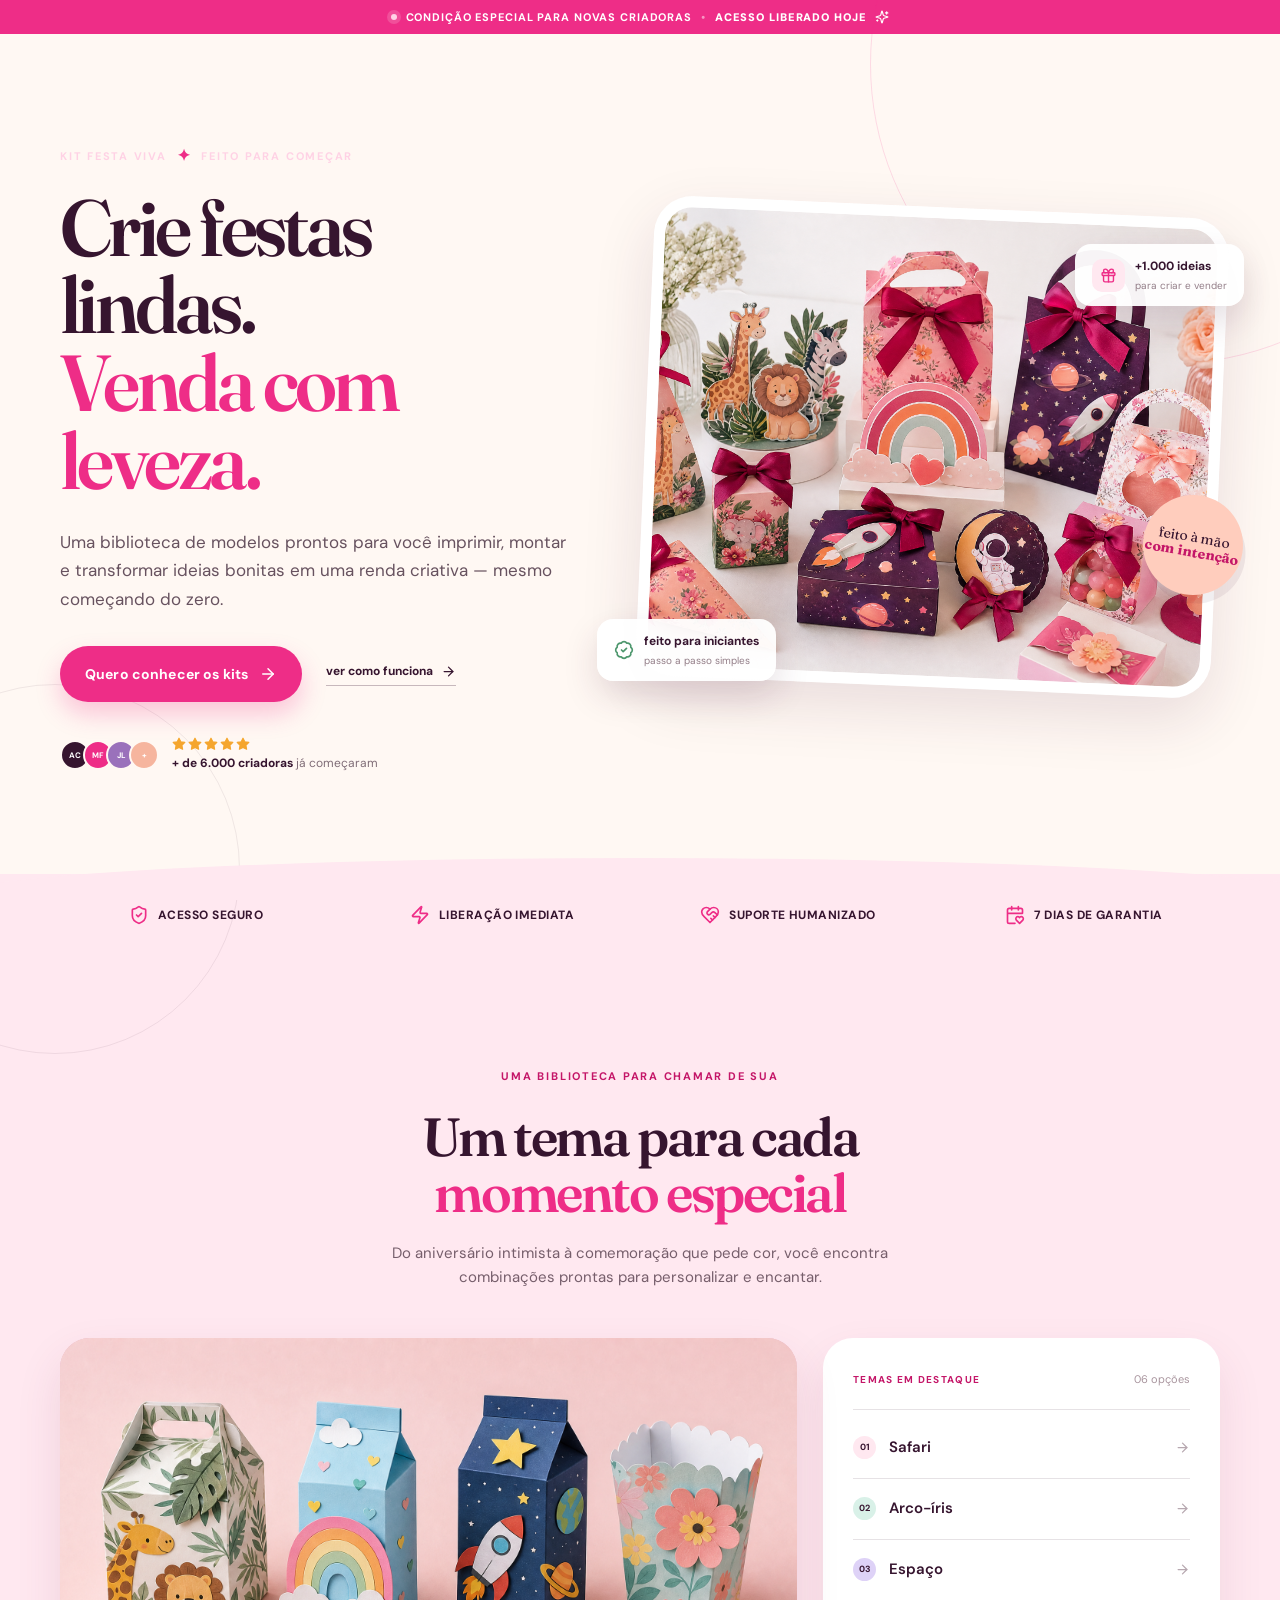
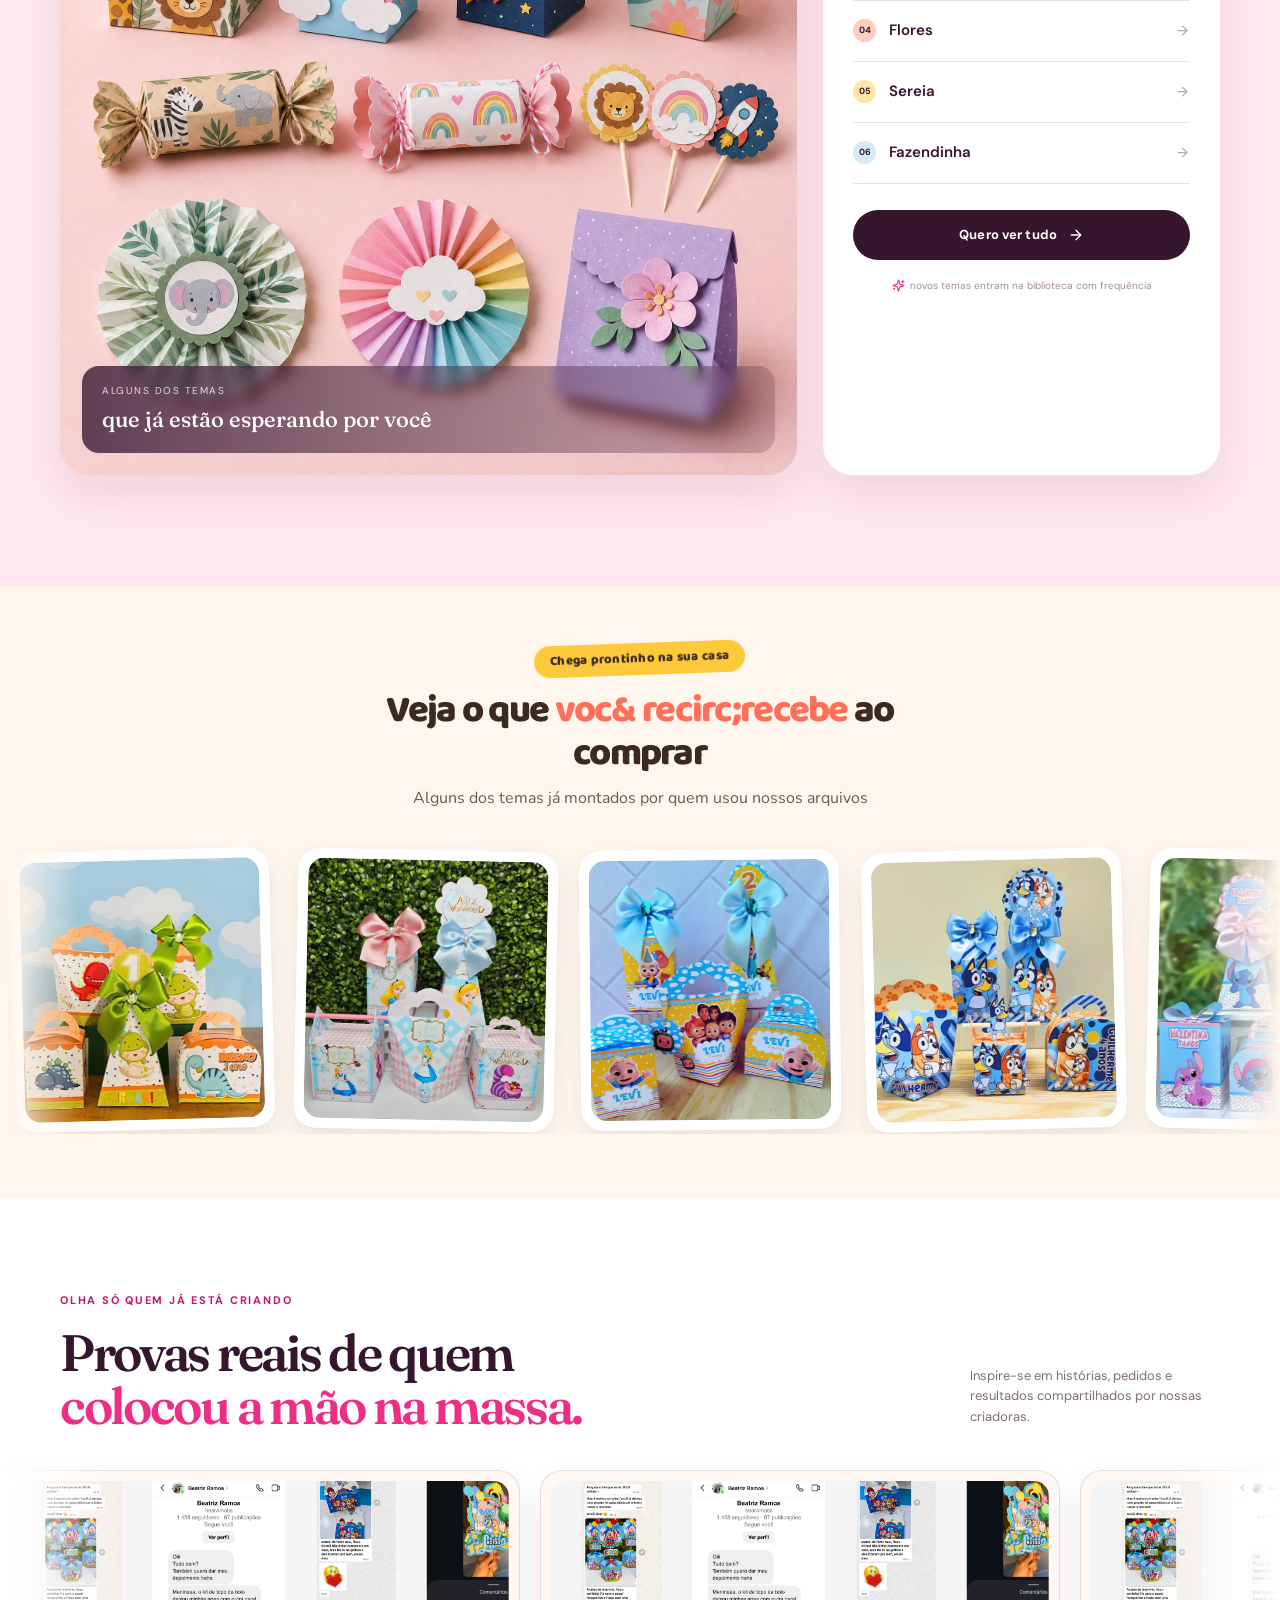
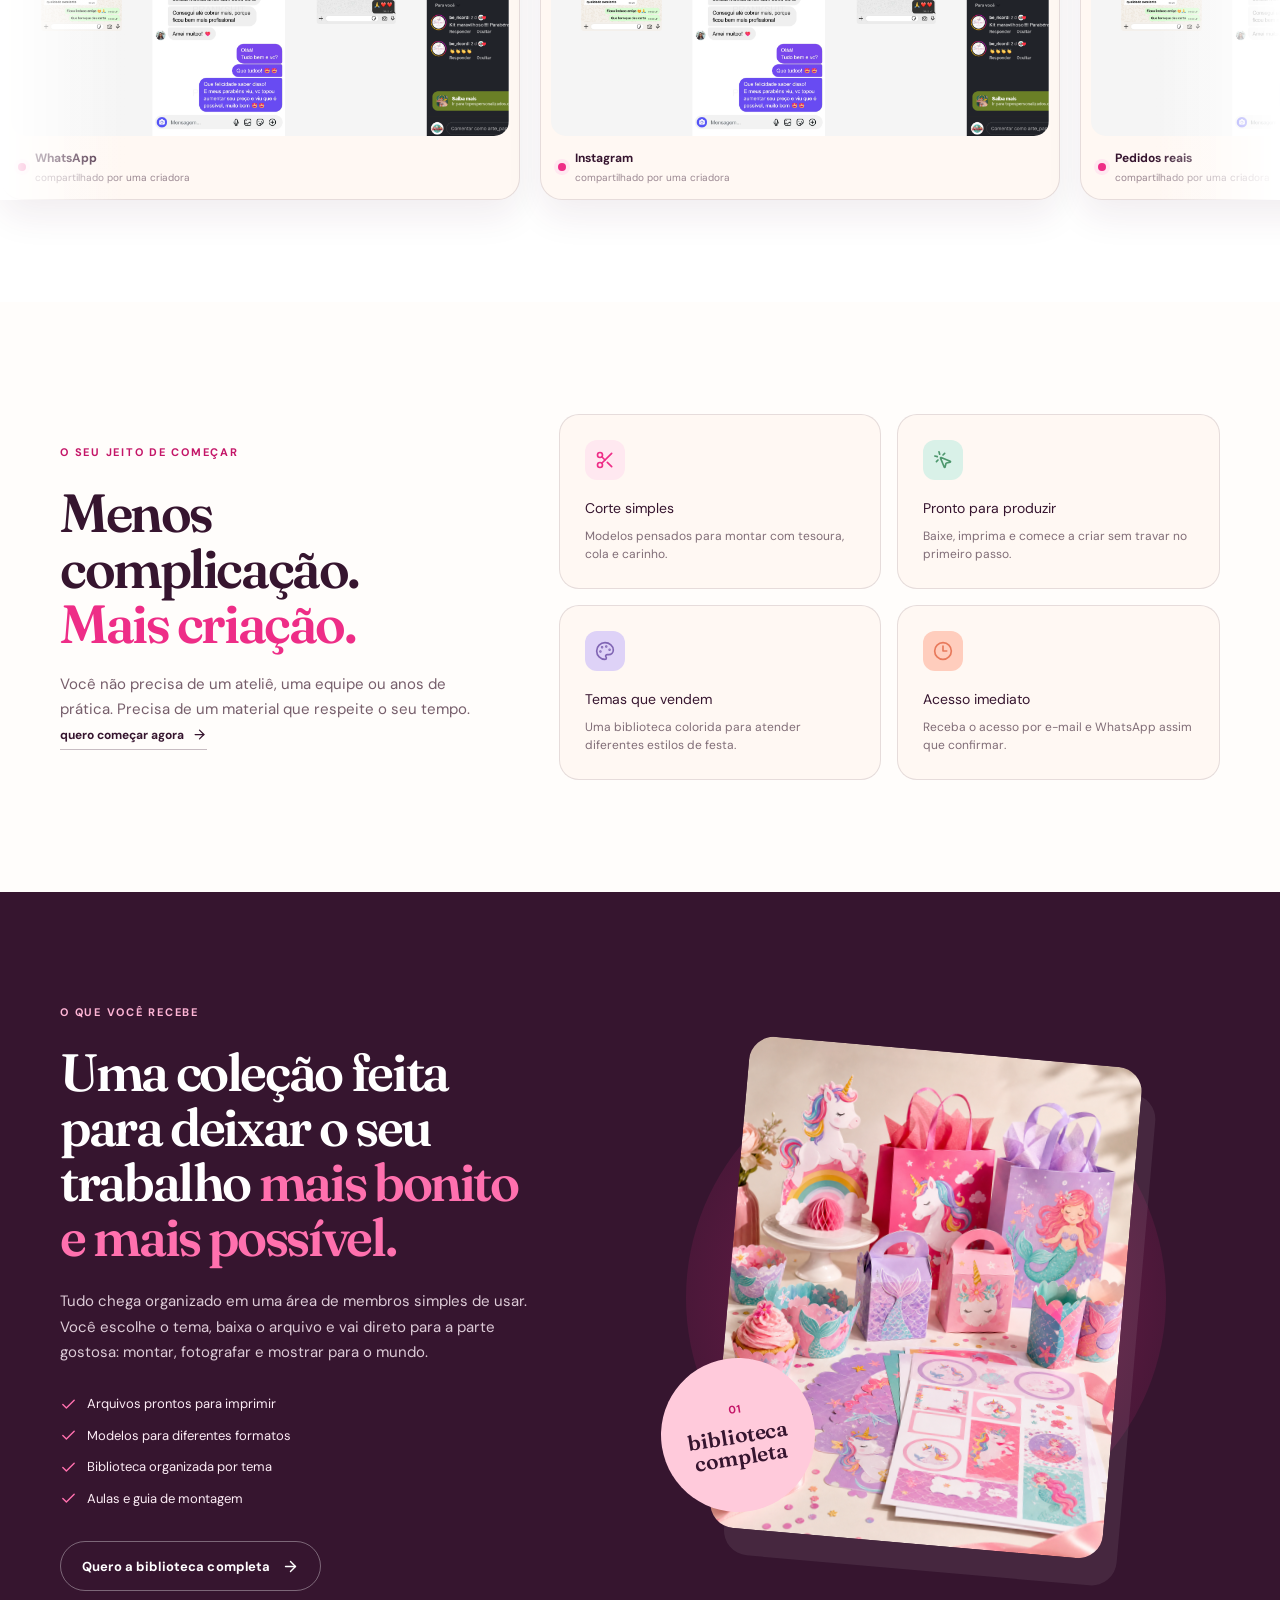
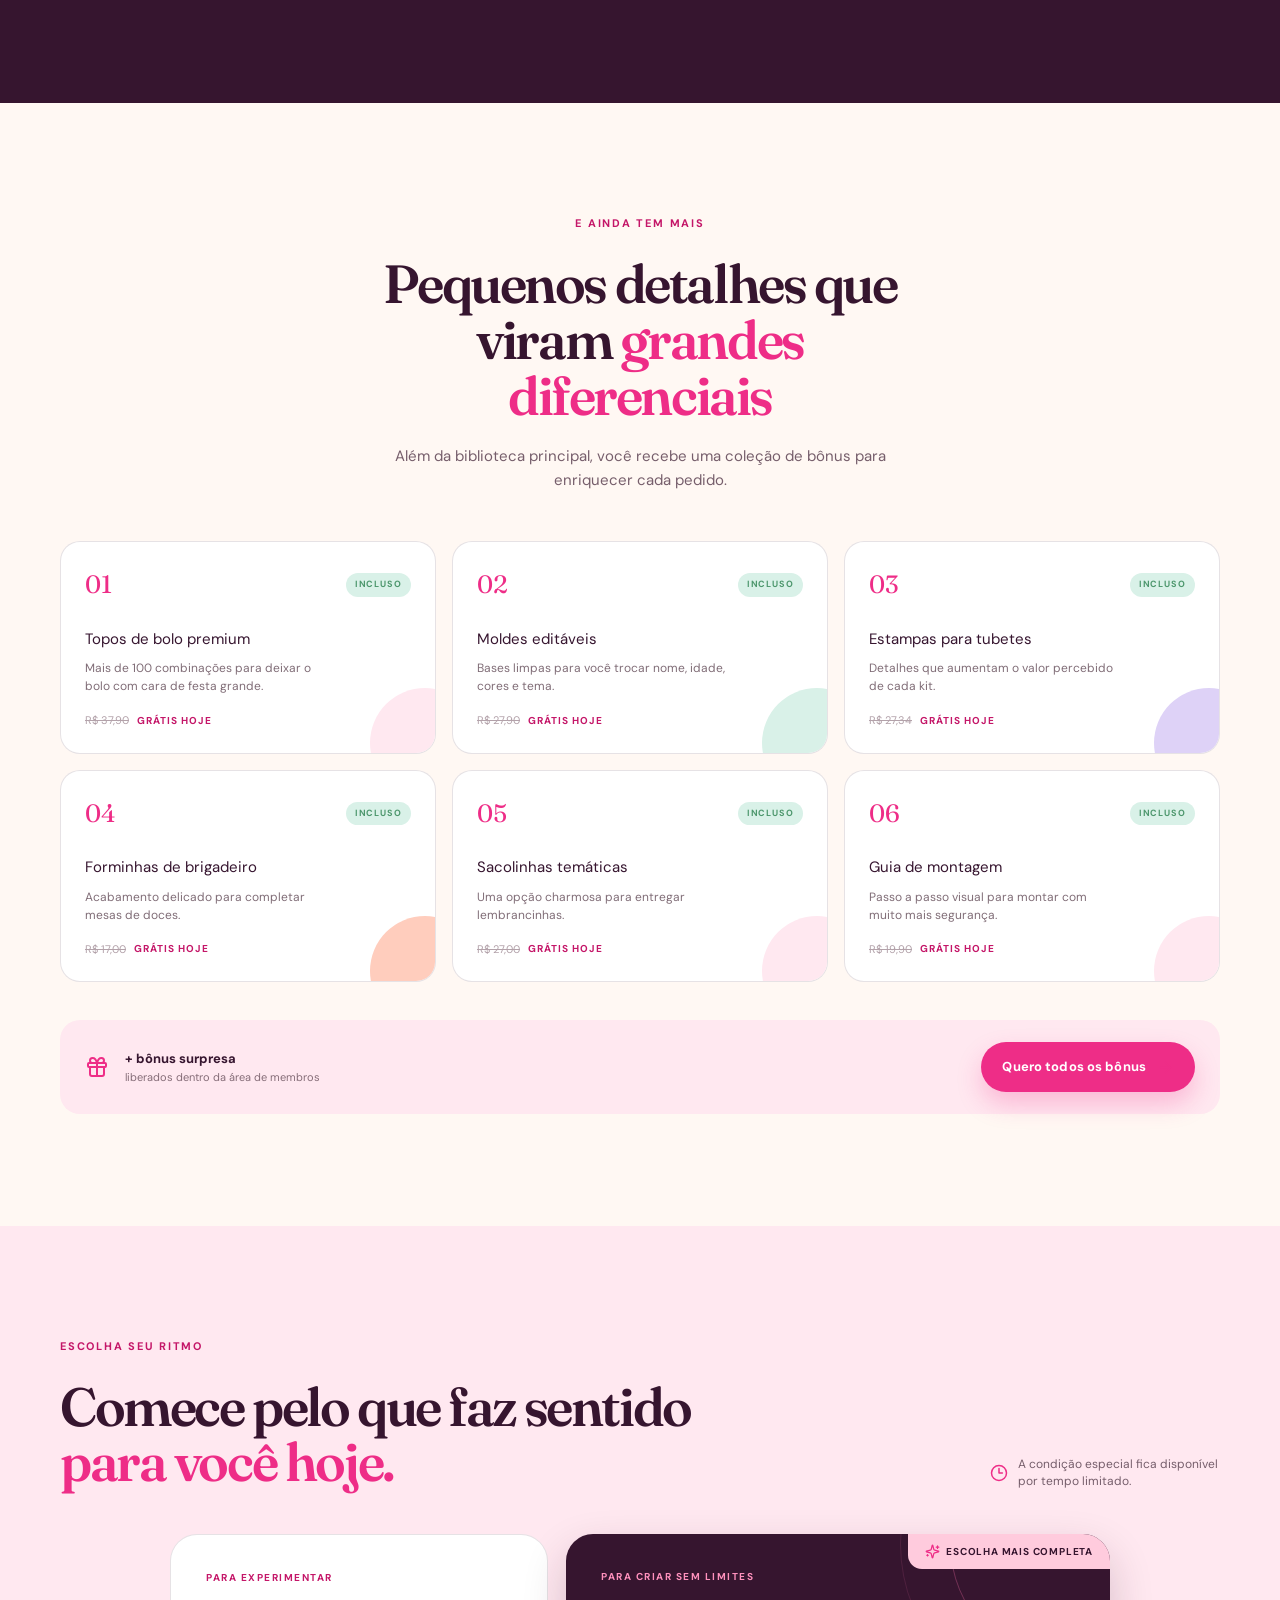
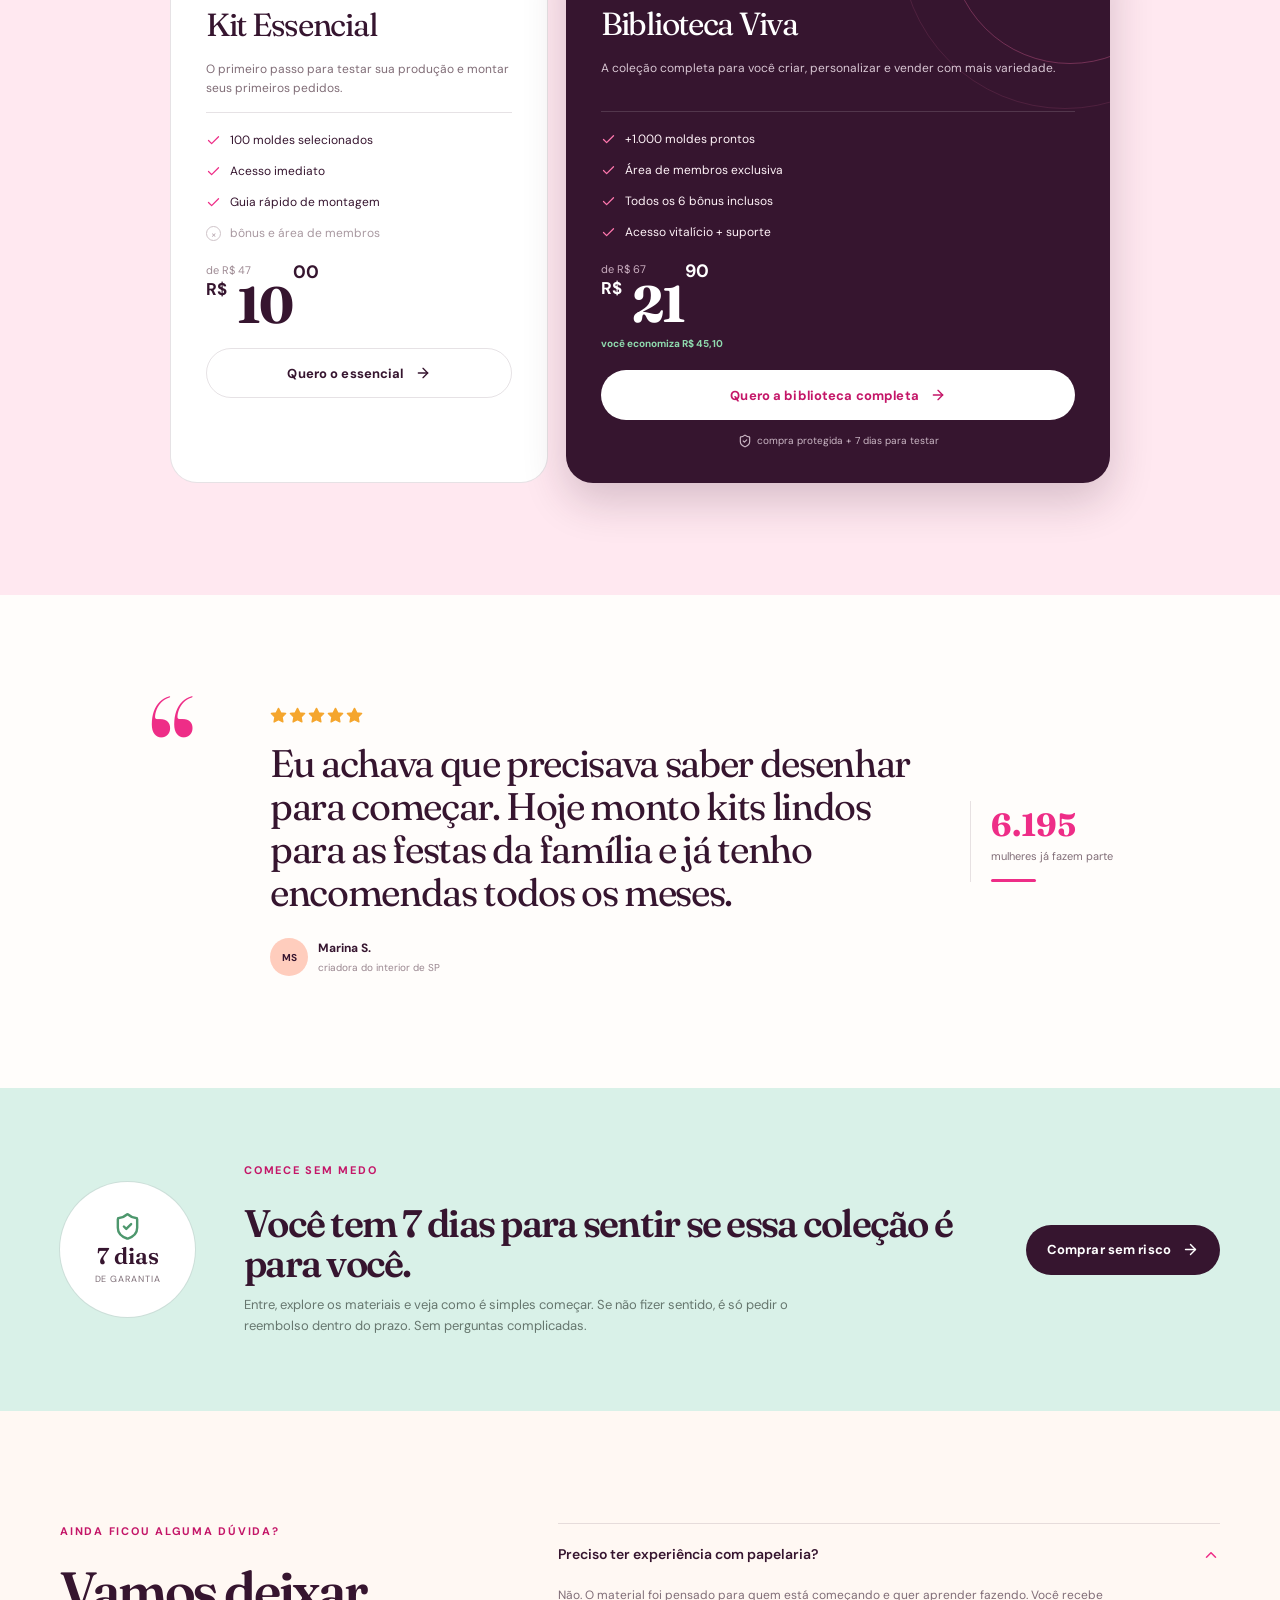
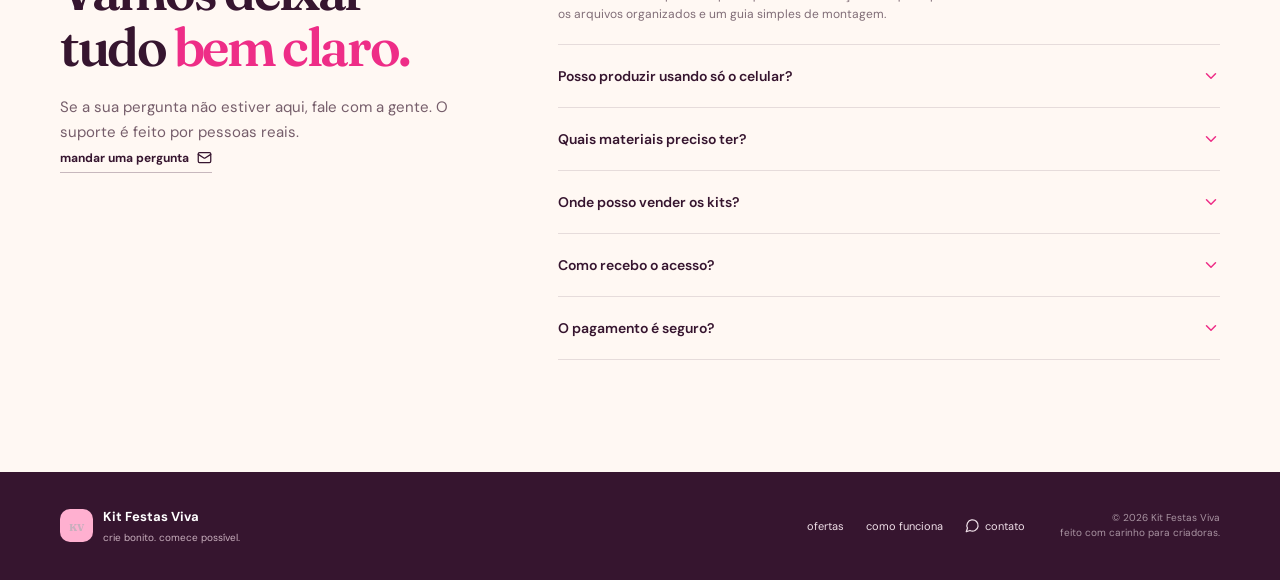
==== index.html @ f6911fe4 "Fix typo in showcase title text" ====
<!doctype html>
<html lang="pt-BR">
  <head>
    <meta charset="UTF-8" />
    <meta name="viewport" content="width=device-width, initial-scale=1.0, maximum-scale=1" />
    <meta name="theme-color" content="#36152f" />
    <meta name="description" content="Kit Festas Viva: uma biblioteca de ideias prontas para criar festas lindas e começar a vender com leveza." />
    <title>Kit Festas Viva — crie bonito. comece possível.</title>
    <script type="module" crossorigin src="./assets/index-83khifDi.js"></script>
    <link rel="stylesheet" crossorigin href="./assets/index-C9Ty2Ye4.css">
    <script src="/__manus__/debug-collector.js" defer></script>
  </head>
  <body>
    <script id="manus-runtime">window.__MANUS_HOST_DEV__ = false;
(function(){"use strict";var Mr={exports:{}},Kn={};/**
 * @license React
 * react-jsx-runtime.production.js
 *
 * Copyright (c) Meta Platforms, Inc. and affiliates.
 *
 * This source code is licensed under the MIT license found in the
 * LICENSE file in the root directory of this source tree.
 */var $c;function um(){if($c)return Kn;$c=1;var r=Symbol.for("react.transitional.element"),i=Symbol.for("react.fragment");function c(s,d,m){var x=null;if(m!==void 0&&(x=""+m),d.key!==void 0&&(x=""+d.key),"key"in d){m={};for(var R in d)R!=="key"&&(m[R]=d[R])}else m=d;return d=m.ref,{$$typeof:r,type:s,key:x,ref:d!==void 0?d:null,props:m}}return Kn.Fragment=i,Kn.jsx=c,Kn.jsxs=c,Kn}var Fc;function dm(){return Fc||(Fc=1,Mr.exports=um()),Mr.exports}var h=dm(),Ar={exports:{}},Pn={},Rr={exports:{}},Nr={};/**
 * @license React
 * scheduler.production.js
 *
 * Copyright (c) Meta Platforms, Inc. and affiliates.
 *
 * This source code is licensed under the MIT license found in the
 * LICENSE file in the root directory of this source tree.
 */var Ic;function fm(){return Ic||(Ic=1,function(r){function i(A,q){var B=A.length;A.push(q);t:for(;0<B;){var bt=B-1>>>1,p=A[bt];if(0<d(p,q))A[bt]=q,A[B]=p,B=bt;else break t}}function c(A){return A.length===0?null:A[0]}function s(A){if(A.length===0)return null;var q=A[0],B=A.pop();if(B!==q){A[0]=B;t:for(var bt=0,p=A.length,O=p>>>1;bt<O;){var X=2*(bt+1)-1,G=A[X],Z=X+1,st=A[Z];if(0>d(G,B))Z<p&&0>d(st,G)?(A[bt]=st,A[Z]=B,bt=Z):(A[bt]=G,A[X]=B,bt=X);else if(Z<p&&0>d(st,B))A[bt]=st,A[Z]=B,bt=Z;else break t}}return q}function d(A,q){var B=A.sortIndex-q.sortIndex;return B!==0?B:A.id-q.id}if(r.unstable_now=void 0,typeof performance=="object"&&typeof performance.now=="function"){var m=performance;r.unstable_now=function(){return m.now()}}else{var x=Date,R=x.now();r.unstable_now=function(){return x.now()-R}}var C=[],v=[],D=1,j=null,J=3,at=!1,$=!1,nt=!1,ct=!1,ht=typeof setTimeout=="function"?setTimeout:null,St=typeof clearTimeout=="function"?clearTimeout:null,_=typeof setImmediate<"u"?setImmediate:null;function Y(A){for(var q=c(v);q!==null;){if(q.callback===null)s(v);else if(q.startTime<=A)s(v),q.sortIndex=q.expirationTime,i(C,q);else break;q=c(v)}}function H(A){if(nt=!1,Y(A),!$)if(c(C)!==null)$=!0,it||(it=!0,Bt());else{var q=c(v);q!==null&&Mt(H,q.startTime-A)}}var it=!1,rt=-1,V=5,xt=-1;function Be(){return ct?!0:!(r.unstable_now()-xt<V)}function te(){if(ct=!1,it){var A=r.unstable_now();xt=A;var q=!0;try{t:{$=!1,nt&&(nt=!1,St(rt),rt=-1),at=!0;var B=J;try{e:{for(Y(A),j=c(C);j!==null&&!(j.expirationTime>A&&Be());){var bt=j.callback;if(typeof bt=="function"){j.callback=null,J=j.priorityLevel;var p=bt(j.expirationTime<=A);if(A=r.unstable_now(),typeof p=="function"){j.callback=p,Y(A),q=!0;break e}j===c(C)&&s(C),Y(A)}else s(C);j=c(C)}if(j!==null)q=!0;else{var O=c(v);O!==null&&Mt(H,O.startTime-A),q=!1}}break t}finally{j=null,J=B,at=!1}q=void 0}}finally{q?Bt():it=!1}}}var Bt;if(typeof _=="function")Bt=function(){_(te)};else if(typeof MessageChannel<"u"){var me=new MessageChannel,Se=me.port2;me.port1.onmessage=te,Bt=function(){Se.postMessage(null)}}else Bt=function(){ht(te,0)};function Mt(A,q){rt=ht(function(){A(r.unstable_now())},q)}r.unstable_IdlePriority=5,r.unstable_ImmediatePriority=1,r.unstable_LowPriority=4,r.unstable_NormalPriority=3,r.unstable_Profiling=null,r.unstable_UserBlockingPriority=2,r.unstable_cancelCallback=function(A){A.callback=null},r.unstable_forceFrameRate=function(A){0>A||125<A?console.error("forceFrameRate takes a positive int between 0 and 125, forcing frame rates higher than 125 fps is not supported"):V=0<A?Math.floor(1e3/A):5},r.unstable_getCurrentPriorityLevel=function(){return J},r.unstable_next=function(A){switch(J){case 1:case 2:case 3:var q=3;break;default:q=J}var B=J;J=q;try{return A()}finally{J=B}},r.unstable_requestPaint=function(){ct=!0},r.unstable_runWithPriority=function(A,q){switch(A){case 1:case 2:case 3:case 4:case 5:break;default:A=3}var B=J;J=A;try{return q()}finally{J=B}},r.unstable_scheduleCallback=function(A,q,B){var bt=r.unstable_now();switch(typeof B=="object"&&B!==null?(B=B.delay,B=typeof B=="number"&&0<B?bt+B:bt):B=bt,A){case 1:var p=-1;break;case 2:p=250;break;case 5:p=1073741823;break;case 4:p=1e4;break;default:p=5e3}return p=B+p,A={id:D++,callback:q,priorityLevel:A,startTime:B,expirationTime:p,sortIndex:-1},B>bt?(A.sortIndex=B,i(v,A),c(C)===null&&A===c(v)&&(nt?(St(rt),rt=-1):nt=!0,Mt(H,B-bt))):(A.sortIndex=p,i(C,A),$||at||($=!0,it||(it=!0,Bt()))),A},r.unstable_shouldYield=Be,r.unstable_wrapCallback=function(A){var q=J;return function(){var B=J;J=q;try{return A.apply(this,arguments)}finally{J=B}}}}(Nr)),Nr}var tu;function hm(){return tu||(tu=1,Rr.exports=fm()),Rr.exports}var zr={exports:{}},ut={};/**
 * @license React
 * react.production.js
 *
 * Copyright (c) Meta Platforms, Inc. and affiliates.
 *
 * This source code is licensed under the MIT license found in the
 * LICENSE file in the root directory of this source tree.
 */var eu;function mm(){if(eu)return ut;eu=1;var r=Symbol.for("react.transitional.element"),i=Symbol.for("react.portal"),c=Symbol.for("react.fragment"),s=Symbol.for("react.strict_mode"),d=Symbol.for("react.profiler"),m=Symbol.for("react.consumer"),x=Symbol.for("react.context"),R=Symbol.for("react.forward_ref"),C=Symbol.for("react.suspense"),v=Symbol.for("react.memo"),D=Symbol.for("react.lazy"),j=Symbol.iterator;function J(p){return p===null||typeof p!="object"?null:(p=j&&p[j]||p["@@iterator"],typeof p=="function"?p:null)}var at={isMounted:function(){return!1},enqueueForceUpdate:function(){},enqueueReplaceState:function(){},enqueueSetState:function(){}},$=Object.assign,nt={};function ct(p,O,X){this.props=p,this.context=O,this.refs=nt,this.updater=X||at}ct.prototype.isReactComponent={},ct.prototype.setState=function(p,O){if(typeof p!="object"&&typeof p!="function"&&p!=null)throw Error("takes an object of state variables to update or a function which returns an object of state variables.");this.updater.enqueueSetState(this,p,O,"setState")},ct.prototype.forceUpdate=function(p){this.updater.enqueueForceUpdate(this,p,"forceUpdate")};function ht(){}ht.prototype=ct.prototype;function St(p,O,X){this.props=p,this.context=O,this.refs=nt,this.updater=X||at}var _=St.prototype=new ht;_.constructor=St,$(_,ct.prototype),_.isPureReactComponent=!0;var Y=Array.isArray,H={H:null,A:null,T:null,S:null,V:null},it=Object.prototype.hasOwnProperty;function rt(p,O,X,G,Z,st){return X=st.ref,{$$typeof:r,type:p,key:O,ref:X!==void 0?X:null,props:st}}function V(p,O){return rt(p.type,O,void 0,void 0,void 0,p.props)}function xt(p){return typeof p=="object"&&p!==null&&p.$$typeof===r}function Be(p){var O={"=":"=0",":":"=2"};return"$"+p.replace(/[=:]/g,function(X){return O[X]})}var te=/\/+/g;function Bt(p,O){return typeof p=="object"&&p!==null&&p.key!=null?Be(""+p.key):O.toString(36)}function me(){}function Se(p){switch(p.status){case"fulfilled":return p.value;case"rejected":throw p.reason;default:switch(typeof p.status=="string"?p.then(me,me):(p.status="pending",p.then(function(O){p.status==="pending"&&(p.status="fulfilled",p.value=O)},function(O){p.status==="pending"&&(p.status="rejected",p.reason=O)})),p.status){case"fulfilled":return p.value;case"rejected":throw p.reason}}throw p}function Mt(p,O,X,G,Z){var st=typeof p;(st==="undefined"||st==="boolean")&&(p=null);var I=!1;if(p===null)I=!0;else switch(st){case"bigint":case"string":case"number":I=!0;break;case"object":switch(p.$$typeof){case r:case i:I=!0;break;case D:return I=p._init,Mt(I(p._payload),O,X,G,Z)}}if(I)return Z=Z(p),I=G===""?"."+Bt(p,0):G,Y(Z)?(X="",I!=null&&(X=I.replace(te,"$&/")+"/"),Mt(Z,O,X,"",function(Jt){return Jt})):Z!=null&&(xt(Z)&&(Z=V(Z,X+(Z.key==null||p&&p.key===Z.key?"":(""+Z.key).replace(te,"$&/")+"/")+I)),O.push(Z)),1;I=0;var gt=G===""?".":G+":";if(Y(p))for(var Tt=0;Tt<p.length;Tt++)G=p[Tt],st=gt+Bt(G,Tt),I+=Mt(G,O,X,st,Z);else if(Tt=J(p),typeof Tt=="function")for(p=Tt.call(p),Tt=0;!(G=p.next()).done;)G=G.value,st=gt+Bt(G,Tt++),I+=Mt(G,O,X,st,Z);else if(st==="object"){if(typeof p.then=="function")return Mt(Se(p),O,X,G,Z);throw O=String(p),Error("Objects are not valid as a React child (found: "+(O==="[object Object]"?"object with keys {"+Object.keys(p).join(", ")+"}":O)+"). If you meant to render a collection of children, use an array instead.")}return I}function A(p,O,X){if(p==null)return p;var G=[],Z=0;return Mt(p,G,"","",function(st){return O.call(X,st,Z++)}),G}function q(p){if(p._status===-1){var O=p._result;O=O(),O.then(function(X){(p._status===0||p._status===-1)&&(p._status=1,p._result=X)},function(X){(p._status===0||p._status===-1)&&(p._status=2,p._result=X)}),p._status===-1&&(p._status=0,p._result=O)}if(p._status===1)return p._result.default;throw p._result}var B=typeof reportError=="function"?reportError:function(p){if(typeof window=="object"&&typeof window.ErrorEvent=="function"){var O=new window.ErrorEvent("error",{bubbles:!0,cancelable:!0,message:typeof p=="object"&&p!==null&&typeof p.message=="string"?String(p.message):String(p),error:p});if(!window.dispatchEvent(O))return}else if(typeof process=="object"&&typeof process.emit=="function"){process.emit("uncaughtException",p);return}console.error(p)};function bt(){}return ut.Children={map:A,forEach:function(p,O,X){A(p,function(){O.apply(this,arguments)},X)},count:function(p){var O=0;return A(p,function(){O++}),O},toArray:function(p){return A(p,function(O){return O})||[]},only:function(p){if(!xt(p))throw Error("React.Children.only expected to receive a single React element child.");return p}},ut.Component=ct,ut.Fragment=c,ut.Profiler=d,ut.PureComponent=St,ut.StrictMode=s,ut.Suspense=C,ut.__CLIENT_INTERNALS_DO_NOT_USE_OR_WARN_USERS_THEY_CANNOT_UPGRADE=H,ut.__COMPILER_RUNTIME={__proto__:null,c:function(p){return H.H.useMemoCache(p)}},ut.cache=function(p){return function(){return p.apply(null,arguments)}},ut.cloneElement=function(p,O,X){if(p==null)throw Error("The argument must be a React element, but you passed "+p+".");var G=$({},p.props),Z=p.key,st=void 0;if(O!=null)for(I in O.ref!==void 0&&(st=void 0),O.key!==void 0&&(Z=""+O.key),O)!it.call(O,I)||I==="key"||I==="__self"||I==="__source"||I==="ref"&&O.ref===void 0||(G[I]=O[I]);var I=arguments.length-2;if(I===1)G.children=X;else if(1<I){for(var gt=Array(I),Tt=0;Tt<I;Tt++)gt[Tt]=arguments[Tt+2];G.children=gt}return rt(p.type,Z,void 0,void 0,st,G)},ut.createContext=function(p){return p={$$typeof:x,_currentValue:p,_currentValue2:p,_threadCount:0,Provider:null,Consumer:null},p.Provider=p,p.Consumer={$$typeof:m,_context:p},p},ut.createElement=function(p,O,X){var G,Z={},st=null;if(O!=null)for(G in O.key!==void 0&&(st=""+O.key),O)it.call(O,G)&&G!=="key"&&G!=="__self"&&G!=="__source"&&(Z[G]=O[G]);var I=arguments.length-2;if(I===1)Z.children=X;else if(1<I){for(var gt=Array(I),Tt=0;Tt<I;Tt++)gt[Tt]=arguments[Tt+2];Z.children=gt}if(p&&p.defaultProps)for(G in I=p.defaultProps,I)Z[G]===void 0&&(Z[G]=I[G]);return rt(p,st,void 0,void 0,null,Z)},ut.createRef=function(){return{current:null}},ut.forwardRef=function(p){return{$$typeof:R,render:p}},ut.isValidElement=xt,ut.lazy=function(p){return{$$typeof:D,_payload:{_status:-1,_result:p},_init:q}},ut.memo=function(p,O){return{$$typeof:v,type:p,compare:O===void 0?null:O}},ut.startTransition=function(p){var O=H.T,X={};H.T=X;try{var G=p(),Z=H.S;Z!==null&&Z(X,G),typeof G=="object"&&G!==null&&typeof G.then=="function"&&G.then(bt,B)}catch(st){B(st)}finally{H.T=O}},ut.unstable_useCacheRefresh=function(){return H.H.useCacheRefresh()},ut.use=function(p){return H.H.use(p)},ut.useActionState=function(p,O,X){return H.H.useActionState(p,O,X)},ut.useCallback=function(p,O){return H.H.useCallback(p,O)},ut.useContext=function(p){return H.H.useContext(p)},ut.useDebugValue=function(){},ut.useDeferredValue=function(p,O){return H.H.useDeferredValue(p,O)},ut.useEffect=function(p,O,X){var G=H.H;if(typeof X=="function")throw Error("useEffect CRUD overload is not enabled in this build of React.");return G.useEffect(p,O)},ut.useId=function(){return H.H.useId()},ut.useImperativeHandle=function(p,O,X){return H.H.useImperativeHandle(p,O,X)},ut.useInsertionEffect=function(p,O){return H.H.useInsertionEffect(p,O)},ut.useLayoutEffect=function(p,O){return H.H.useLayoutEffect(p,O)},ut.useMemo=function(p,O){return H.H.useMemo(p,O)},ut.useOptimistic=function(p,O){return H.H.useOptimistic(p,O)},ut.useReducer=function(p,O,X){return H.H.useReducer(p,O,X)},ut.useRef=function(p){return H.H.useRef(p)},ut.useState=function(p){return H.H.useState(p)},ut.useSyncExternalStore=function(p,O,X){return H.H.useSyncExternalStore(p,O,X)},ut.useTransition=function(){return H.H.useTransition()},ut.version="19.1.1",ut}var lu;function _r(){return lu||(lu=1,zr.exports=mm()),zr.exports}var kr={exports:{}},he={};/**
 * @license React
 * react-dom.production.js
 *
 * Copyright (c) Meta Platforms, Inc. and affiliates.
 *
 * This source code is licensed under the MIT license found in the
 * LICENSE file in the root directory of this source tree.
 */var au;function gm(){if(au)return he;au=1;var r=_r();function i(C){var v="https://react.dev/errors/"+C;if(1<arguments.length){v+="?args[]="+encodeURIComponent(arguments[1]);for(var D=2;D<arguments.length;D++)v+="&args[]="+encodeURIComponent(arguments[D])}return"Minified React error #"+C+"; visit "+v+" for the full message or use the non-minified dev environment for full errors and additional helpful warnings."}function c(){}var s={d:{f:c,r:function(){throw Error(i(522))},D:c,C:c,L:c,m:c,X:c,S:c,M:c},p:0,findDOMNode:null},d=Symbol.for("react.portal");function m(C,v,D){var j=3<arguments.length&&arguments[3]!==void 0?arguments[3]:null;return{$$typeof:d,key:j==null?null:""+j,children:C,containerInfo:v,implementation:D}}var x=r.__CLIENT_INTERNALS_DO_NOT_USE_OR_WARN_USERS_THEY_CANNOT_UPGRADE;function R(C,v){if(C==="font")return"";if(typeof v=="string")return v==="use-credentials"?v:""}return he.__DOM_INTERNALS_DO_NOT_USE_OR_WARN_USERS_THEY_CANNOT_UPGRADE=s,he.createPortal=function(C,v){var D=2<arguments.length&&arguments[2]!==void 0?arguments[2]:null;if(!v||v.nodeType!==1&&v.nodeType!==9&&v.nodeType!==11)throw Error(i(299));return m(C,v,null,D)},he.flushSync=function(C){var v=x.T,D=s.p;try{if(x.T=null,s.p=2,C)return C()}finally{x.T=v,s.p=D,s.d.f()}},he.preconnect=function(C,v){typeof C=="string"&&(v?(v=v.crossOrigin,v=typeof v=="string"?v==="use-credentials"?v:"":void 0):v=null,s.d.C(C,v))},he.prefetchDNS=function(C){typeof C=="string"&&s.d.D(C)},he.preinit=function(C,v){if(typeof C=="string"&&v&&typeof v.as=="string"){var D=v.as,j=R(D,v.crossOrigin),J=typeof v.integrity=="string"?v.integrity:void 0,at=typeof v.fetchPriority=="string"?v.fetchPriority:void 0;D==="style"?s.d.S(C,typeof v.precedence=="string"?v.precedence:void 0,{crossOrigin:j,integrity:J,fetchPriority:at}):D==="script"&&s.d.X(C,{crossOrigin:j,integrity:J,fetchPriority:at,nonce:typeof v.nonce=="string"?v.nonce:void 0})}},he.preinitModule=function(C,v){if(typeof C=="string")if(typeof v=="object"&&v!==null){if(v.as==null||v.as==="script"){var D=R(v.as,v.crossOrigin);s.d.M(C,{crossOrigin:D,integrity:typeof v.integrity=="string"?v.integrity:void 0,nonce:typeof v.nonce=="string"?v.nonce:void 0})}}else v==null&&s.d.M(C)},he.preload=function(C,v){if(typeof C=="string"&&typeof v=="object"&&v!==null&&typeof v.as=="string"){var D=v.as,j=R(D,v.crossOrigin);s.d.L(C,D,{crossOrigin:j,integrity:typeof v.integrity=="string"?v.integrity:void 0,nonce:typeof v.nonce=="string"?v.nonce:void 0,type:typeof v.type=="string"?v.type:void 0,fetchPriority:typeof v.fetchPriority=="string"?v.fetchPriority:void 0,referrerPolicy:typeof v.referrerPolicy=="string"?v.referrerPolicy:void 0,imageSrcSet:typeof v.imageSrcSet=="string"?v.imageSrcSet:void 0,imageSizes:typeof v.imageSizes=="string"?v.imageSizes:void 0,media:typeof v.media=="string"?v.media:void 0})}},he.preloadModule=function(C,v){if(typeof C=="string")if(v){var D=R(v.as,v.crossOrigin);s.d.m(C,{as:typeof v.as=="string"&&v.as!=="script"?v.as:void 0,crossOrigin:D,integrity:typeof v.integrity=="string"?v.integrity:void 0})}else s.d.m(C)},he.requestFormReset=function(C){s.d.r(C)},he.unstable_batchedUpdates=function(C,v){return C(v)},he.useFormState=function(C,v,D){return x.H.useFormState(C,v,D)},he.useFormStatus=function(){return x.H.useHostTransitionStatus()},he.version="19.1.1",he}var nu;function pm(){if(nu)return kr.exports;nu=1;function r(){if(!(typeof __REACT_DEVTOOLS_GLOBAL_HOOK__>"u"||typeof __REACT_DEVTOOLS_GLOBAL_HOOK__.checkDCE!="function"))try{__REACT_DEVTOOLS_GLOBAL_HOOK__.checkDCE(r)}catch(i){console.error(i)}}return r(),kr.exports=gm(),kr.exports}/**
 * @license React
 * react-dom-client.production.js
 *
 * Copyright (c) Meta Platforms, Inc. and affiliates.
 *
 * This source code is licensed under the MIT license found in the
 * LICENSE file in the root directory of this source tree.
 */var ou;function ym(){if(ou)return Pn;ou=1;var r=hm(),i=_r(),c=pm();function s(t){var e="https://react.dev/errors/"+t;if(1<arguments.length){e+="?args[]="+encodeURIComponent(arguments[1]);for(var l=2;l<arguments.length;l++)e+="&args[]="+encodeURIComponent(arguments[l])}return"Minified React error #"+t+"; visit "+e+" for the full message or use the non-minified dev environment for full errors and additional helpful warnings."}function d(t){return!(!t||t.nodeType!==1&&t.nodeType!==9&&t.nodeType!==11)}function m(t){var e=t,l=t;if(t.alternate)for(;e.return;)e=e.return;else{t=e;do e=t,(e.flags&4098)!==0&&(l=e.return),t=e.return;while(t)}return e.tag===3?l:null}function x(t){if(t.tag===13){var e=t.memoizedState;if(e===null&&(t=t.alternate,t!==null&&(e=t.memoizedState)),e!==null)return e.dehydrated}return null}function R(t){if(m(t)!==t)throw Error(s(188))}function C(t){var e=t.alternate;if(!e){if(e=m(t),e===null)throw Error(s(188));return e!==t?null:t}for(var l=t,a=e;;){var n=l.return;if(n===null)break;var o=n.alternate;if(o===null){if(a=n.return,a!==null){l=a;continue}break}if(n.child===o.child){for(o=n.child;o;){if(o===l)return R(n),t;if(o===a)return R(n),e;o=o.sibling}throw Error(s(188))}if(l.return!==a.return)l=n,a=o;else{for(var u=!1,f=n.child;f;){if(f===l){u=!0,l=n,a=o;break}if(f===a){u=!0,a=n,l=o;break}f=f.sibling}if(!u){for(f=o.child;f;){if(f===l){u=!0,l=o,a=n;break}if(f===a){u=!0,a=o,l=n;break}f=f.sibling}if(!u)throw Error(s(189))}}if(l.alternate!==a)throw Error(s(190))}if(l.tag!==3)throw Error(s(188));return l.stateNode.current===l?t:e}function v(t){var e=t.tag;if(e===5||e===26||e===27||e===6)return t;for(t=t.child;t!==null;){if(e=v(t),e!==null)return e;t=t.sibling}return null}var D=Object.assign,j=Symbol.for("react.element"),J=Symbol.for("react.transitional.element"),at=Symbol.for("react.portal"),$=Symbol.for("react.fragment"),nt=Symbol.for("react.strict_mode"),ct=Symbol.for("react.profiler"),ht=Symbol.for("react.provider"),St=Symbol.for("react.consumer"),_=Symbol.for("react.context"),Y=Symbol.for("react.forward_ref"),H=Symbol.for("react.suspense"),it=Symbol.for("react.suspense_list"),rt=Symbol.for("react.memo"),V=Symbol.for("react.lazy"),xt=Symbol.for("react.activity"),Be=Symbol.for("react.memo_cache_sentinel"),te=Symbol.iterator;function Bt(t){return t===null||typeof t!="object"?null:(t=te&&t[te]||t["@@iterator"],typeof t=="function"?t:null)}var me=Symbol.for("react.client.reference");function Se(t){if(t==null)return null;if(typeof t=="function")return t.$$typeof===me?null:t.displayName||t.name||null;if(typeof t=="string")return t;switch(t){case $:return"Fragment";case ct:return"Profiler";case nt:return"StrictMode";case H:return"Suspense";case it:return"SuspenseList";case xt:return"Activity"}if(typeof t=="object")switch(t.$$typeof){case at:return"Portal";case _:return(t.displayName||"Context")+".Provider";case St:return(t._context.displayName||"Context")+".Consumer";case Y:var e=t.render;return t=t.displayName,t||(t=e.displayName||e.name||"",t=t!==""?"ForwardRef("+t+")":"ForwardRef"),t;case rt:return e=t.displayName||null,e!==null?e:Se(t.type)||"Memo";case V:e=t._payload,t=t._init;try{return Se(t(e))}catch{}}return null}var Mt=Array.isArray,A=i.__CLIENT_INTERNALS_DO_NOT_USE_OR_WARN_USERS_THEY_CANNOT_UPGRADE,q=c.__DOM_INTERNALS_DO_NOT_USE_OR_WARN_USERS_THEY_CANNOT_UPGRADE,B={pending:!1,data:null,method:null,action:null},bt=[],p=-1;function O(t){return{current:t}}function X(t){0>p||(t.current=bt[p],bt[p]=null,p--)}function G(t,e){p++,bt[p]=t.current,t.current=e}var Z=O(null),st=O(null),I=O(null),gt=O(null);function Tt(t,e){switch(G(I,e),G(st,t),G(Z,null),e.nodeType){case 9:case 11:t=(t=e.documentElement)&&(t=t.namespaceURI)?Hh(t):0;break;default:if(t=e.tagName,e=e.namespaceURI)e=Hh(e),t=Uh(e,t);else switch(t){case"svg":t=1;break;case"math":t=2;break;default:t=0}}X(Z),G(Z,t)}function Jt(){X(Z),X(st),X(I)}function Ke(t){t.memoizedState!==null&&G(gt,t);var e=Z.current,l=Uh(e,t.type);e!==l&&(G(st,t),G(Z,l))}function Ce(t){st.current===t&&(X(Z),X(st)),gt.current===t&&(X(gt),Wo._currentValue=B)}var Pe=Object.prototype.hasOwnProperty,yl=r.unstable_scheduleCallback,sn=r.unstable_cancelCallback,Ca=r.unstable_shouldYield,ri=r.unstable_requestPaint,ge=r.unstable_now,si=r.unstable_getCurrentPriorityLevel,Ul=r.unstable_ImmediatePriority,Fn=r.unstable_UserBlockingPriority,nl=r.unstable_NormalPriority,ci=r.unstable_LowPriority,Gl=r.unstable_IdlePriority,ui=r.log,Ea=r.unstable_setDisableYieldValue,ql=null,Wt=null;function Je(t){if(typeof ui=="function"&&Ea(t),Wt&&typeof Wt.setStrictMode=="function")try{Wt.setStrictMode(ql,t)}catch{}}var $t=Math.clz32?Math.clz32:fi,di=Math.log,Ta=Math.LN2;function fi(t){return t>>>=0,t===0?32:31-(di(t)/Ta|0)|0}var L=256,cn=4194304;function vl(t){var e=t&42;if(e!==0)return e;switch(t&-t){case 1:return 1;case 2:return 2;case 4:return 4;case 8:return 8;case 16:return 16;case 32:return 32;case 64:return 64;case 128:return 128;case 256:case 512:case 1024:case 2048:case 4096:case 8192:case 16384:case 32768:case 65536:case 131072:case 262144:case 524288:case 1048576:case 2097152:return t&4194048;case 4194304:case 8388608:case 16777216:case 33554432:return t&62914560;case 67108864:return 67108864;case 134217728:return 134217728;case 268435456:return 268435456;case 536870912:return 536870912;case 1073741824:return 0;default:return t}}function un(t,e,l){var a=t.pendingLanes;if(a===0)return 0;var n=0,o=t.suspendedLanes,u=t.pingedLanes;t=t.warmLanes;var f=a&134217727;return f!==0?(a=f&~o,a!==0?n=vl(a):(u&=f,u!==0?n=vl(u):l||(l=f&~t,l!==0&&(n=vl(l))))):(f=a&~o,f!==0?n=vl(f):u!==0?n=vl(u):l||(l=a&~t,l!==0&&(n=vl(l)))),n===0?0:e!==0&&e!==n&&(e&o)===0&&(o=n&-n,l=e&-e,o>=l||o===32&&(l&4194048)!==0)?e:n}function Dt(t,e){return(t.pendingLanes&~(t.suspendedLanes&~t.pingedLanes)&e)===0}function In(t,e){switch(t){case 1:case 2:case 4:case 8:case 64:return e+250;case 16:case 32:case 128:case 256:case 512:case 1024:case 2048:case 4096:case 8192:case 16384:case 32768:case 65536:case 131072:case 262144:case 524288:case 1048576:case 2097152:return e+5e3;case 4194304:case 8388608:case 16777216:case 33554432:return-1;case 67108864:case 134217728:case 268435456:case 536870912:case 1073741824:return-1;default:return-1}}function to(){var t=L;return L<<=1,(L&4194048)===0&&(L=256),t}function hi(){var t=cn;return cn<<=1,(cn&62914560)===0&&(cn=4194304),t}function eo(t){for(var e=[],l=0;31>l;l++)e.push(t);return e}function Da(t,e){t.pendingLanes|=e,e!==268435456&&(t.suspendedLanes=0,t.pingedLanes=0,t.warmLanes=0)}function Ir(t,e,l,a,n,o){var u=t.pendingLanes;t.pendingLanes=l,t.suspendedLanes=0,t.pingedLanes=0,t.warmLanes=0,t.expiredLanes&=l,t.entangledLanes&=l,t.errorRecoveryDisabledLanes&=l,t.shellSuspendCounter=0;var f=t.entanglements,g=t.expirationTimes,S=t.hiddenUpdates;for(l=u&~l;0<l;){var N=31-$t(l),k=1<<N;f[N]=0,g[N]=-1;var E=S[N];if(E!==null)for(S[N]=null,N=0;N<E.length;N++){var T=E[N];T!==null&&(T.lane&=-536870913)}l&=~k}a!==0&&mi(t,a,0),o!==0&&n===0&&t.tag!==0&&(t.suspendedLanes|=o&~(u&~e))}function mi(t,e,l){t.pendingLanes|=e,t.suspendedLanes&=~e;var a=31-$t(e);t.entangledLanes|=e,t.entanglements[a]=t.entanglements[a]|1073741824|l&4194090}function gi(t,e){var l=t.entangledLanes|=e;for(t=t.entanglements;l;){var a=31-$t(l),n=1<<a;n&e|t[a]&e&&(t[a]|=e),l&=~n}}function lo(t){switch(t){case 2:t=1;break;case 8:t=4;break;case 32:t=16;break;case 256:case 512:case 1024:case 2048:case 4096:case 8192:case 16384:case 32768:case 65536:case 131072:case 262144:case 524288:case 1048576:case 2097152:case 4194304:case 8388608:case 16777216:case 33554432:t=128;break;case 268435456:t=134217728;break;default:t=0}return t}function ao(t){return t&=-t,2<t?8<t?(t&134217727)!==0?32:268435456:8:2}function pi(){var t=q.p;return t!==0?t:(t=window.event,t===void 0?32:nm(t.type))}function ts(t,e){var l=q.p;try{return q.p=t,e()}finally{q.p=l}}var ol=Math.random().toString(36).slice(2),ee="__reactFiber$"+ol,pe="__reactProps$"+ol,Yl="__reactContainer$"+ol,no="__reactEvents$"+ol,es="__reactListeners$"+ol,ls="__reactHandles$"+ol,yi="__reactResources$"+ol,Ma="__reactMarker$"+ol;function oo(t){delete t[ee],delete t[pe],delete t[no],delete t[es],delete t[ls]}function Vl(t){var e=t[ee];if(e)return e;for(var l=t.parentNode;l;){if(e=l[Yl]||l[ee]){if(l=e.alternate,e.child!==null||l!==null&&l.child!==null)for(t=Vh(t);t!==null;){if(l=t[ee])return l;t=Vh(t)}return e}t=l,l=t.parentNode}return null}function Xl(t){if(t=t[ee]||t[Yl]){var e=t.tag;if(e===5||e===6||e===13||e===26||e===27||e===3)return t}return null}function Aa(t){var e=t.tag;if(e===5||e===26||e===27||e===6)return t.stateNode;throw Error(s(33))}function Zl(t){var e=t[yi];return e||(e=t[yi]={hoistableStyles:new Map,hoistableScripts:new Map}),e}function Vt(t){t[Ma]=!0}var vi=new Set,bi={};function bl(t,e){We(t,e),We(t+"Capture",e)}function We(t,e){for(bi[t]=e,t=0;t<e.length;t++)vi.add(e[t])}var as=RegExp("^[:A-Z_a-z\\u00C0-\\u00D6\\u00D8-\\u00F6\\u00F8-\\u02FF\\u0370-\\u037D\\u037F-\\u1FFF\\u200C-\\u200D\\u2070-\\u218F\\u2C00-\\u2FEF\\u3001-\\uD7FF\\uF900-\\uFDCF\\uFDF0-\\uFFFD][:A-Z_a-z\\u00C0-\\u00D6\\u00D8-\\u00F6\\u00F8-\\u02FF\\u0370-\\u037D\\u037F-\\u1FFF\\u200C-\\u200D\\u2070-\\u218F\\u2C00-\\u2FEF\\u3001-\\uD7FF\\uF900-\\uFDCF\\uFDF0-\\uFFFD\\-.0-9\\u00B7\\u0300-\\u036F\\u203F-\\u2040]*$"),xi={},wi={};function Ra(t){return Pe.call(wi,t)?!0:Pe.call(xi,t)?!1:as.test(t)?wi[t]=!0:(xi[t]=!0,!1)}function M(t,e,l){if(Ra(e))if(l===null)t.removeAttribute(e);else{switch(typeof l){case"undefined":case"function":case"symbol":t.removeAttribute(e);return;case"boolean":var a=e.toLowerCase().slice(0,5);if(a!=="data-"&&a!=="aria-"){t.removeAttribute(e);return}}t.setAttribute(e,""+l)}}function tt(t,e,l){if(l===null)t.removeAttribute(e);else{switch(typeof l){case"undefined":case"function":case"symbol":case"boolean":t.removeAttribute(e);return}t.setAttribute(e,""+l)}}function Ot(t,e,l,a){if(a===null)t.removeAttribute(l);else{switch(typeof a){case"undefined":case"function":case"symbol":case"boolean":t.removeAttribute(l);return}t.setAttributeNS(e,l,""+a)}}var le,Ee;function ae(t){if(le===void 0)try{throw Error()}catch(l){var e=l.stack.trim().match(/\n( *(at )?)/);le=e&&e[1]||"",Ee=-1<l.stack.indexOf(`
    at`)?" (<anonymous>)":-1<l.stack.indexOf("@")?"@unknown:0:0":""}return`
`+le+t+Ee}var Le=!1;function He(t,e){if(!t||Le)return"";Le=!0;var l=Error.prepareStackTrace;Error.prepareStackTrace=void 0;try{var a={DetermineComponentFrameRoot:function(){try{if(e){var k=function(){throw Error()};if(Object.defineProperty(k.prototype,"props",{set:function(){throw Error()}}),typeof Reflect=="object"&&Reflect.construct){try{Reflect.construct(k,[])}catch(T){var E=T}Reflect.construct(t,[],k)}else{try{k.call()}catch(T){E=T}t.call(k.prototype)}}else{try{throw Error()}catch(T){E=T}(k=t())&&typeof k.catch=="function"&&k.catch(function(){})}}catch(T){if(T&&E&&typeof T.stack=="string")return[T.stack,E.stack]}return[null,null]}};a.DetermineComponentFrameRoot.displayName="DetermineComponentFrameRoot";var n=Object.getOwnPropertyDescriptor(a.DetermineComponentFrameRoot,"name");n&&n.configurable&&Object.defineProperty(a.DetermineComponentFrameRoot,"name",{value:"DetermineComponentFrameRoot"});var o=a.DetermineComponentFrameRoot(),u=o[0],f=o[1];if(u&&f){var g=u.split(`
`),S=f.split(`
`);for(n=a=0;a<g.length&&!g[a].includes("DetermineComponentFrameRoot");)a++;for(;n<S.length&&!S[n].includes("DetermineComponentFrameRoot");)n++;if(a===g.length||n===S.length)for(a=g.length-1,n=S.length-1;1<=a&&0<=n&&g[a]!==S[n];)n--;for(;1<=a&&0<=n;a--,n--)if(g[a]!==S[n]){if(a!==1||n!==1)do if(a--,n--,0>n||g[a]!==S[n]){var N=`
`+g[a].replace(" at new "," at ");return t.displayName&&N.includes("<anonymous>")&&(N=N.replace("<anonymous>",t.displayName)),N}while(1<=a&&0<=n);break}}}finally{Le=!1,Error.prepareStackTrace=l}return(l=t?t.displayName||t.name:"")?ae(l):""}function Ql(t){switch(t.tag){case 26:case 27:case 5:return ae(t.type);case 16:return ae("Lazy");case 13:return ae("Suspense");case 19:return ae("SuspenseList");case 0:case 15:return He(t.type,!1);case 11:return He(t.type.render,!1);case 1:return He(t.type,!0);case 31:return ae("Activity");default:return""}}function xl(t){try{var e="";do e+=Ql(t),t=t.return;while(t);return e}catch(l){return`
Error generating stack: `+l.message+`
`+l.stack}}function Xt(t){switch(typeof t){case"bigint":case"boolean":case"number":case"string":case"undefined":return t;case"object":return t;default:return""}}function il(t){var e=t.type;return(t=t.nodeName)&&t.toLowerCase()==="input"&&(e==="checkbox"||e==="radio")}function ve(t){var e=il(t)?"checked":"value",l=Object.getOwnPropertyDescriptor(t.constructor.prototype,e),a=""+t[e];if(!t.hasOwnProperty(e)&&typeof l<"u"&&typeof l.get=="function"&&typeof l.set=="function"){var n=l.get,o=l.set;return Object.defineProperty(t,e,{configurable:!0,get:function(){return n.call(this)},set:function(u){a=""+u,o.call(this,u)}}),Object.defineProperty(t,e,{enumerable:l.enumerable}),{getValue:function(){return a},setValue:function(u){a=""+u},stopTracking:function(){t._valueTracker=null,delete t[e]}}}}function re(t){t._valueTracker||(t._valueTracker=ve(t))}function rl(t){if(!t)return!1;var e=t._valueTracker;if(!e)return!0;var l=e.getValue(),a="";return t&&(a=il(t)?t.checked?"true":"false":t.value),t=a,t!==l?(e.setValue(t),!0):!1}function wl(t){if(t=t||(typeof document<"u"?document:void 0),typeof t>"u")return null;try{return t.activeElement||t.body}catch{return t.body}}var dn=/[\n"\\]/g;function se(t){return t.replace(dn,function(e){return"\\"+e.charCodeAt(0).toString(16)+" "})}function Kl(t,e,l,a,n,o,u,f){t.name="",u!=null&&typeof u!="function"&&typeof u!="symbol"&&typeof u!="boolean"?t.type=u:t.removeAttribute("type"),e!=null?u==="number"?(e===0&&t.value===""||t.value!=e)&&(t.value=""+Xt(e)):t.value!==""+Xt(e)&&(t.value=""+Xt(e)):u!=="submit"&&u!=="reset"||t.removeAttribute("value"),e!=null?Pl(t,u,Xt(e)):l!=null?Pl(t,u,Xt(l)):a!=null&&t.removeAttribute("value"),n==null&&o!=null&&(t.defaultChecked=!!o),n!=null&&(t.checked=n&&typeof n!="function"&&typeof n!="symbol"),f!=null&&typeof f!="function"&&typeof f!="symbol"&&typeof f!="boolean"?t.name=""+Xt(f):t.removeAttribute("name")}function Na(t,e,l,a,n,o,u,f){if(o!=null&&typeof o!="function"&&typeof o!="symbol"&&typeof o!="boolean"&&(t.type=o),e!=null||l!=null){if(!(o!=="submit"&&o!=="reset"||e!=null))return;l=l!=null?""+Xt(l):"",e=e!=null?""+Xt(e):l,f||e===t.value||(t.value=e),t.defaultValue=e}a=a??n,a=typeof a!="function"&&typeof a!="symbol"&&!!a,t.checked=f?t.checked:!!a,t.defaultChecked=!!a,u!=null&&typeof u!="function"&&typeof u!="symbol"&&typeof u!="boolean"&&(t.name=u)}function Pl(t,e,l){e==="number"&&wl(t.ownerDocument)===t||t.defaultValue===""+l||(t.defaultValue=""+l)}function $e(t,e,l,a){if(t=t.options,e){e={};for(var n=0;n<l.length;n++)e["$"+l[n]]=!0;for(l=0;l<t.length;l++)n=e.hasOwnProperty("$"+t[l].value),t[l].selected!==n&&(t[l].selected=n),n&&a&&(t[l].defaultSelected=!0)}else{for(l=""+Xt(l),e=null,n=0;n<t.length;n++){if(t[n].value===l){t[n].selected=!0,a&&(t[n].defaultSelected=!0);return}e!==null||t[n].disabled||(e=t[n])}e!==null&&(e.selected=!0)}}function za(t,e,l){if(e!=null&&(e=""+Xt(e),e!==t.value&&(t.value=e),l==null)){t.defaultValue!==e&&(t.defaultValue=e);return}t.defaultValue=l!=null?""+Xt(l):""}function _a(t,e,l,a){if(e==null){if(a!=null){if(l!=null)throw Error(s(92));if(Mt(a)){if(1<a.length)throw Error(s(93));a=a[0]}l=a}l==null&&(l=""),e=l}l=Xt(e),t.defaultValue=l,a=t.textContent,a===l&&a!==""&&a!==null&&(t.value=a)}function Fe(t,e){if(e){var l=t.firstChild;if(l&&l===t.lastChild&&l.nodeType===3){l.nodeValue=e;return}}t.textContent=e}var fn=new Set("animationIterationCount aspectRatio borderImageOutset borderImageSlice borderImageWidth boxFlex boxFlexGroup boxOrdinalGroup columnCount columns flex flexGrow flexPositive flexShrink flexNegative flexOrder gridArea gridRow gridRowEnd gridRowSpan gridRowStart gridColumn gridColumnEnd gridColumnSpan gridColumnStart fontWeight lineClamp lineHeight opacity order orphans scale tabSize widows zIndex zoom fillOpacity floodOpacity stopOpacity strokeDasharray strokeDashoffset strokeMiterlimit strokeOpacity strokeWidth MozAnimationIterationCount MozBoxFlex MozBoxFlexGroup MozLineClamp msAnimationIterationCount msFlex msZoom msFlexGrow msFlexNegative msFlexOrder msFlexPositive msFlexShrink msGridColumn msGridColumnSpan msGridRow msGridRowSpan WebkitAnimationIterationCount WebkitBoxFlex WebKitBoxFlexGroup WebkitBoxOrdinalGroup WebkitColumnCount WebkitColumns WebkitFlex WebkitFlexGrow WebkitFlexPositive WebkitFlexShrink WebkitLineClamp".split(" "));function ka(t,e,l){var a=e.indexOf("--")===0;l==null||typeof l=="boolean"||l===""?a?t.setProperty(e,""):e==="float"?t.cssFloat="":t[e]="":a?t.setProperty(e,l):typeof l!="number"||l===0||fn.has(e)?e==="float"?t.cssFloat=l:t[e]=(""+l).trim():t[e]=l+"px"}function Oa(t,e,l){if(e!=null&&typeof e!="object")throw Error(s(62));if(t=t.style,l!=null){for(var a in l)!l.hasOwnProperty(a)||e!=null&&e.hasOwnProperty(a)||(a.indexOf("--")===0?t.setProperty(a,""):a==="float"?t.cssFloat="":t[a]="");for(var n in e)a=e[n],e.hasOwnProperty(n)&&l[n]!==a&&ka(t,n,a)}else for(var o in e)e.hasOwnProperty(o)&&ka(t,o,e[o])}function ja(t){if(t.indexOf("-")===-1)return!1;switch(t){case"annotation-xml":case"color-profile":case"font-face":case"font-face-src":case"font-face-uri":case"font-face-format":case"font-face-name":case"missing-glyph":return!1;default:return!0}}var Si=new Map([["acceptCharset","accept-charset"],["htmlFor","for"],["httpEquiv","http-equiv"],["crossOrigin","crossorigin"],["accentHeight","accent-height"],["alignmentBaseline","alignment-baseline"],["arabicForm","arabic-form"],["baselineShift","baseline-shift"],["capHeight","cap-height"],["clipPath","clip-path"],["clipRule","clip-rule"],["colorInterpolation","color-interpolation"],["colorInterpolationFilters","color-interpolation-filters"],["colorProfile","color-profile"],["colorRendering","color-rendering"],["dominantBaseline","dominant-baseline"],["enableBackground","enable-background"],["fillOpacity","fill-opacity"],["fillRule","fill-rule"],["floodColor","flood-color"],["floodOpacity","flood-opacity"],["fontFamily","font-family"],["fontSize","font-size"],["fontSizeAdjust","font-size-adjust"],["fontStretch","font-stretch"],["fontStyle","font-style"],["fontVariant","font-variant"],["fontWeight","font-weight"],["glyphName","glyph-name"],["glyphOrientationHorizontal","glyph-orientation-horizontal"],["glyphOrientationVertical","glyph-orientation-vertical"],["horizAdvX","horiz-adv-x"],["horizOriginX","horiz-origin-x"],["imageRendering","image-rendering"],["letterSpacing","letter-spacing"],["lightingColor","lighting-color"],["markerEnd","marker-end"],["markerMid","marker-mid"],["markerStart","marker-start"],["overlinePosition","overline-position"],["overlineThickness","overline-thickness"],["paintOrder","paint-order"],["panose-1","panose-1"],["pointerEvents","pointer-events"],["renderingIntent","rendering-intent"],["shapeRendering","shape-rendering"],["stopColor","stop-color"],["stopOpacity","stop-opacity"],["strikethroughPosition","strikethrough-position"],["strikethroughThickness","strikethrough-thickness"],["strokeDasharray","stroke-dasharray"],["strokeDashoffset","stroke-dashoffset"],["strokeLinecap","stroke-linecap"],["strokeLinejoin","stroke-linejoin"],["strokeMiterlimit","stroke-miterlimit"],["strokeOpacity","stroke-opacity"],["strokeWidth","stroke-width"],["textAnchor","text-anchor"],["textDecoration","text-decoration"],["textRendering","text-rendering"],["transformOrigin","transform-origin"],["underlinePosition","underline-position"],["underlineThickness","underline-thickness"],["unicodeBidi","unicode-bidi"],["unicodeRange","unicode-range"],["unitsPerEm","units-per-em"],["vAlphabetic","v-alphabetic"],["vHanging","v-hanging"],["vIdeographic","v-ideographic"],["vMathematical","v-mathematical"],["vectorEffect","vector-effect"],["vertAdvY","vert-adv-y"],["vertOriginX","vert-origin-x"],["vertOriginY","vert-origin-y"],["wordSpacing","word-spacing"],["writingMode","writing-mode"],["xmlnsXlink","xmlns:xlink"],["xHeight","x-height"]]),Ci=/^[\u0000-\u001F ]*j[\r\n\t]*a[\r\n\t]*v[\r\n\t]*a[\r\n\t]*s[\r\n\t]*c[\r\n\t]*r[\r\n\t]*i[\r\n\t]*p[\r\n\t]*t[\r\n\t]*:/i;function Ba(t){return Ci.test(""+t)?"javascript:throw new Error('React has blocked a javascript: URL as a security precaution.')":t}var hn=null;function mn(t){return t=t.target||t.srcElement||window,t.correspondingUseElement&&(t=t.correspondingUseElement),t.nodeType===3?t.parentNode:t}var Sl=null,Cl=null;function io(t){var e=Xl(t);if(e&&(t=e.stateNode)){var l=t[pe]||null;t:switch(t=e.stateNode,e.type){case"input":if(Kl(t,l.value,l.defaultValue,l.defaultValue,l.checked,l.defaultChecked,l.type,l.name),e=l.name,l.type==="radio"&&e!=null){for(l=t;l.parentNode;)l=l.parentNode;for(l=l.querySelectorAll('input[name="'+se(""+e)+'"][type="radio"]'),e=0;e<l.length;e++){var a=l[e];if(a!==t&&a.form===t.form){var n=a[pe]||null;if(!n)throw Error(s(90));Kl(a,n.value,n.defaultValue,n.defaultValue,n.checked,n.defaultChecked,n.type,n.name)}}for(e=0;e<l.length;e++)a=l[e],a.form===t.form&&rl(a)}break t;case"textarea":za(t,l.value,l.defaultValue);break t;case"select":e=l.value,e!=null&&$e(t,!!l.multiple,e,!1)}}}var gn=!1;function ro(t,e,l){if(gn)return t(e,l);gn=!0;try{var a=t(e);return a}finally{if(gn=!1,(Sl!==null||Cl!==null)&&(ir(),Sl&&(e=Sl,t=Cl,Cl=Sl=null,io(e),t)))for(e=0;e<t.length;e++)io(t[e])}}function Jl(t,e){var l=t.stateNode;if(l===null)return null;var a=l[pe]||null;if(a===null)return null;l=a[e];t:switch(e){case"onClick":case"onClickCapture":case"onDoubleClick":case"onDoubleClickCapture":case"onMouseDown":case"onMouseDownCapture":case"onMouseMove":case"onMouseMoveCapture":case"onMouseUp":case"onMouseUpCapture":case"onMouseEnter":(a=!a.disabled)||(t=t.type,a=!(t==="button"||t==="input"||t==="select"||t==="textarea")),t=!a;break t;default:t=!1}if(t)return null;if(l&&typeof l!="function")throw Error(s(231,e,typeof l));return l}var Ue=!(typeof window>"u"||typeof window.document>"u"||typeof window.document.createElement>"u"),pn=!1;if(Ue)try{var Wl={};Object.defineProperty(Wl,"passive",{get:function(){pn=!0}}),window.addEventListener("test",Wl,Wl),window.removeEventListener("test",Wl,Wl)}catch{pn=!1}var Ie=null,yn=null,La=null;function so(){if(La)return La;var t,e=yn,l=e.length,a,n="value"in Ie?Ie.value:Ie.textContent,o=n.length;for(t=0;t<l&&e[t]===n[t];t++);var u=l-t;for(a=1;a<=u&&e[l-a]===n[o-a];a++);return La=n.slice(t,1<a?1-a:void 0)}function Ha(t){var e=t.keyCode;return"charCode"in t?(t=t.charCode,t===0&&e===13&&(t=13)):t=e,t===10&&(t=13),32<=t||t===13?t:0}function Ua(){return!0}function co(){return!1}function ce(t){function e(l,a,n,o,u){this._reactName=l,this._targetInst=n,this.type=a,this.nativeEvent=o,this.target=u,this.currentTarget=null;for(var f in t)t.hasOwnProperty(f)&&(l=t[f],this[f]=l?l(o):o[f]);return this.isDefaultPrevented=(o.defaultPrevented!=null?o.defaultPrevented:o.returnValue===!1)?Ua:co,this.isPropagationStopped=co,this}return D(e.prototype,{preventDefault:function(){this.defaultPrevented=!0;var l=this.nativeEvent;l&&(l.preventDefault?l.preventDefault():typeof l.returnValue!="unknown"&&(l.returnValue=!1),this.isDefaultPrevented=Ua)},stopPropagation:function(){var l=this.nativeEvent;l&&(l.stopPropagation?l.stopPropagation():typeof l.cancelBubble!="unknown"&&(l.cancelBubble=!0),this.isPropagationStopped=Ua)},persist:function(){},isPersistent:Ua}),e}var sl={eventPhase:0,bubbles:0,cancelable:0,timeStamp:function(t){return t.timeStamp||Date.now()},defaultPrevented:0,isTrusted:0},Ga=ce(sl),$l=D({},sl,{view:0,detail:0}),Ei=ce($l),Ti,uo,fo,Di=D({},$l,{screenX:0,screenY:0,clientX:0,clientY:0,pageX:0,pageY:0,ctrlKey:0,shiftKey:0,altKey:0,metaKey:0,getModifierState:os,button:0,buttons:0,relatedTarget:function(t){return t.relatedTarget===void 0?t.fromElement===t.srcElement?t.toElement:t.fromElement:t.relatedTarget},movementX:function(t){return"movementX"in t?t.movementX:(t!==fo&&(fo&&t.type==="mousemove"?(Ti=t.screenX-fo.screenX,uo=t.screenY-fo.screenY):uo=Ti=0,fo=t),Ti)},movementY:function(t){return"movementY"in t?t.movementY:uo}}),Vu=ce(Di),D0=D({},Di,{dataTransfer:0}),M0=ce(D0),A0=D({},$l,{relatedTarget:0}),ns=ce(A0),R0=D({},sl,{animationName:0,elapsedTime:0,pseudoElement:0}),N0=ce(R0),z0=D({},sl,{clipboardData:function(t){return"clipboardData"in t?t.clipboardData:window.clipboardData}}),_0=ce(z0),k0=D({},sl,{data:0}),Xu=ce(k0),O0={Esc:"Escape",Spacebar:" ",Left:"ArrowLeft",Up:"ArrowUp",Right:"ArrowRight",Down:"ArrowDown",Del:"Delete",Win:"OS",Menu:"ContextMenu",Apps:"ContextMenu",Scroll:"ScrollLock",MozPrintableKey:"Unidentified"},j0={8:"Backspace",9:"Tab",12:"Clear",13:"Enter",16:"Shift",17:"Control",18:"Alt",19:"Pause",20:"CapsLock",27:"Escape",32:" ",33:"PageUp",34:"PageDown",35:"End",36:"Home",37:"ArrowLeft",38:"ArrowUp",39:"ArrowRight",40:"ArrowDown",45:"Insert",46:"Delete",112:"F1",113:"F2",114:"F3",115:"F4",116:"F5",117:"F6",118:"F7",119:"F8",120:"F9",121:"F10",122:"F11",123:"F12",144:"NumLock",145:"ScrollLock",224:"Meta"},B0={Alt:"altKey",Control:"ctrlKey",Meta:"metaKey",Shift:"shiftKey"};function L0(t){var e=this.nativeEvent;return e.getModifierState?e.getModifierState(t):(t=B0[t])?!!e[t]:!1}function os(){return L0}var H0=D({},$l,{key:function(t){if(t.key){var e=O0[t.key]||t.key;if(e!=="Unidentified")return e}return t.type==="keypress"?(t=Ha(t),t===13?"Enter":String.fromCharCode(t)):t.type==="keydown"||t.type==="keyup"?j0[t.keyCode]||"Unidentified":""},code:0,location:0,ctrlKey:0,shiftKey:0,altKey:0,metaKey:0,repeat:0,locale:0,getModifierState:os,charCode:function(t){return t.type==="keypress"?Ha(t):0},keyCode:function(t){return t.type==="keydown"||t.type==="keyup"?t.keyCode:0},which:function(t){return t.type==="keypress"?Ha(t):t.type==="keydown"||t.type==="keyup"?t.keyCode:0}}),U0=ce(H0),G0=D({},Di,{pointerId:0,width:0,height:0,pressure:0,tangentialPressure:0,tiltX:0,tiltY:0,twist:0,pointerType:0,isPrimary:0}),Zu=ce(G0),q0=D({},$l,{touches:0,targetTouches:0,changedTouches:0,altKey:0,metaKey:0,ctrlKey:0,shiftKey:0,getModifierState:os}),Y0=ce(q0),V0=D({},sl,{propertyName:0,elapsedTime:0,pseudoElement:0}),X0=ce(V0),Z0=D({},Di,{deltaX:function(t){return"deltaX"in t?t.deltaX:"wheelDeltaX"in t?-t.wheelDeltaX:0},deltaY:function(t){return"deltaY"in t?t.deltaY:"wheelDeltaY"in t?-t.wheelDeltaY:"wheelDelta"in t?-t.wheelDelta:0},deltaZ:0,deltaMode:0}),Q0=ce(Z0),K0=D({},sl,{newState:0,oldState:0}),P0=ce(K0),J0=[9,13,27,32],is=Ue&&"CompositionEvent"in window,ho=null;Ue&&"documentMode"in document&&(ho=document.documentMode);var W0=Ue&&"TextEvent"in window&&!ho,Qu=Ue&&(!is||ho&&8<ho&&11>=ho),Ku=" ",Pu=!1;function Ju(t,e){switch(t){case"keyup":return J0.indexOf(e.keyCode)!==-1;case"keydown":return e.keyCode!==229;case"keypress":case"mousedown":case"focusout":return!0;default:return!1}}function Wu(t){return t=t.detail,typeof t=="object"&&"data"in t?t.data:null}var vn=!1;function $0(t,e){switch(t){case"compositionend":return Wu(e);case"keypress":return e.which!==32?null:(Pu=!0,Ku);case"textInput":return t=e.data,t===Ku&&Pu?null:t;default:return null}}function F0(t,e){if(vn)return t==="compositionend"||!is&&Ju(t,e)?(t=so(),La=yn=Ie=null,vn=!1,t):null;switch(t){case"paste":return null;case"keypress":if(!(e.ctrlKey||e.altKey||e.metaKey)||e.ctrlKey&&e.altKey){if(e.char&&1<e.char.length)return e.char;if(e.which)return String.fromCharCode(e.which)}return null;case"compositionend":return Qu&&e.locale!=="ko"?null:e.data;default:return null}}var I0={color:!0,date:!0,datetime:!0,"datetime-local":!0,email:!0,month:!0,number:!0,password:!0,range:!0,search:!0,tel:!0,text:!0,time:!0,url:!0,week:!0};function $u(t){var e=t&&t.nodeName&&t.nodeName.toLowerCase();return e==="input"?!!I0[t.type]:e==="textarea"}function Fu(t,e,l,a){Sl?Cl?Cl.push(a):Cl=[a]:Sl=a,e=fr(e,"onChange"),0<e.length&&(l=new Ga("onChange","change",null,l,a),t.push({event:l,listeners:e}))}var mo=null,go=null;function t1(t){kh(t,0)}function Mi(t){var e=Aa(t);if(rl(e))return t}function Iu(t,e){if(t==="change")return e}var td=!1;if(Ue){var rs;if(Ue){var ss="oninput"in document;if(!ss){var ed=document.createElement("div");ed.setAttribute("oninput","return;"),ss=typeof ed.oninput=="function"}rs=ss}else rs=!1;td=rs&&(!document.documentMode||9<document.documentMode)}function ld(){mo&&(mo.detachEvent("onpropertychange",ad),go=mo=null)}function ad(t){if(t.propertyName==="value"&&Mi(go)){var e=[];Fu(e,go,t,mn(t)),ro(t1,e)}}function e1(t,e,l){t==="focusin"?(ld(),mo=e,go=l,mo.attachEvent("onpropertychange",ad)):t==="focusout"&&ld()}function l1(t){if(t==="selectionchange"||t==="keyup"||t==="keydown")return Mi(go)}function a1(t,e){if(t==="click")return Mi(e)}function n1(t,e){if(t==="input"||t==="change")return Mi(e)}function o1(t,e){return t===e&&(t!==0||1/t===1/e)||t!==t&&e!==e}var Re=typeof Object.is=="function"?Object.is:o1;function po(t,e){if(Re(t,e))return!0;if(typeof t!="object"||t===null||typeof e!="object"||e===null)return!1;var l=Object.keys(t),a=Object.keys(e);if(l.length!==a.length)return!1;for(a=0;a<l.length;a++){var n=l[a];if(!Pe.call(e,n)||!Re(t[n],e[n]))return!1}return!0}function nd(t){for(;t&&t.firstChild;)t=t.firstChild;return t}function od(t,e){var l=nd(t);t=0;for(var a;l;){if(l.nodeType===3){if(a=t+l.textContent.length,t<=e&&a>=e)return{node:l,offset:e-t};t=a}t:{for(;l;){if(l.nextSibling){l=l.nextSibling;break t}l=l.parentNode}l=void 0}l=nd(l)}}function id(t,e){return t&&e?t===e?!0:t&&t.nodeType===3?!1:e&&e.nodeType===3?id(t,e.parentNode):"contains"in t?t.contains(e):t.compareDocumentPosition?!!(t.compareDocumentPosition(e)&16):!1:!1}function rd(t){t=t!=null&&t.ownerDocument!=null&&t.ownerDocument.defaultView!=null?t.ownerDocument.defaultView:window;for(var e=wl(t.document);e instanceof t.HTMLIFrameElement;){try{var l=typeof e.contentWindow.location.href=="string"}catch{l=!1}if(l)t=e.contentWindow;else break;e=wl(t.document)}return e}function cs(t){var e=t&&t.nodeName&&t.nodeName.toLowerCase();return e&&(e==="input"&&(t.type==="text"||t.type==="search"||t.type==="tel"||t.type==="url"||t.type==="password")||e==="textarea"||t.contentEditable==="true")}var i1=Ue&&"documentMode"in document&&11>=document.documentMode,bn=null,us=null,yo=null,ds=!1;function sd(t,e,l){var a=l.window===l?l.document:l.nodeType===9?l:l.ownerDocument;ds||bn==null||bn!==wl(a)||(a=bn,"selectionStart"in a&&cs(a)?a={start:a.selectionStart,end:a.selectionEnd}:(a=(a.ownerDocument&&a.ownerDocument.defaultView||window).getSelection(),a={anchorNode:a.anchorNode,anchorOffset:a.anchorOffset,focusNode:a.focusNode,focusOffset:a.focusOffset}),yo&&po(yo,a)||(yo=a,a=fr(us,"onSelect"),0<a.length&&(e=new Ga("onSelect","select",null,e,l),t.push({event:e,listeners:a}),e.target=bn)))}function qa(t,e){var l={};return l[t.toLowerCase()]=e.toLowerCase(),l["Webkit"+t]="webkit"+e,l["Moz"+t]="moz"+e,l}var xn={animationend:qa("Animation","AnimationEnd"),animationiteration:qa("Animation","AnimationIteration"),animationstart:qa("Animation","AnimationStart"),transitionrun:qa("Transition","TransitionRun"),transitionstart:qa("Transition","TransitionStart"),transitioncancel:qa("Transition","TransitionCancel"),transitionend:qa("Transition","TransitionEnd")},fs={},cd={};Ue&&(cd=document.createElement("div").style,"AnimationEvent"in window||(delete xn.animationend.animation,delete xn.animationiteration.animation,delete xn.animationstart.animation),"TransitionEvent"in window||delete xn.transitionend.transition);function Ya(t){if(fs[t])return fs[t];if(!xn[t])return t;var e=xn[t],l;for(l in e)if(e.hasOwnProperty(l)&&l in cd)return fs[t]=e[l];return t}var ud=Ya("animationend"),dd=Ya("animationiteration"),fd=Ya("animationstart"),r1=Ya("transitionrun"),s1=Ya("transitionstart"),c1=Ya("transitioncancel"),hd=Ya("transitionend"),md=new Map,hs="abort auxClick beforeToggle cancel canPlay canPlayThrough click close contextMenu copy cut drag dragEnd dragEnter dragExit dragLeave dragOver dragStart drop durationChange emptied encrypted ended error gotPointerCapture input invalid keyDown keyPress keyUp load loadedData loadedMetadata loadStart lostPointerCapture mouseDown mouseMove mouseOut mouseOver mouseUp paste pause play playing pointerCancel pointerDown pointerMove pointerOut pointerOver pointerUp progress rateChange reset resize seeked seeking stalled submit suspend timeUpdate touchCancel touchEnd touchStart volumeChange scroll toggle touchMove waiting wheel".split(" ");hs.push("scrollEnd");function tl(t,e){md.set(t,e),bl(e,[t])}var gd=new WeakMap;function Ge(t,e){if(typeof t=="object"&&t!==null){var l=gd.get(t);return l!==void 0?l:(e={value:t,source:e,stack:xl(e)},gd.set(t,e),e)}return{value:t,source:e,stack:xl(e)}}var qe=[],wn=0,ms=0;function Ai(){for(var t=wn,e=ms=wn=0;e<t;){var l=qe[e];qe[e++]=null;var a=qe[e];qe[e++]=null;var n=qe[e];qe[e++]=null;var o=qe[e];if(qe[e++]=null,a!==null&&n!==null){var u=a.pending;u===null?n.next=n:(n.next=u.next,u.next=n),a.pending=n}o!==0&&pd(l,n,o)}}function Ri(t,e,l,a){qe[wn++]=t,qe[wn++]=e,qe[wn++]=l,qe[wn++]=a,ms|=a,t.lanes|=a,t=t.alternate,t!==null&&(t.lanes|=a)}function gs(t,e,l,a){return Ri(t,e,l,a),Ni(t)}function Sn(t,e){return Ri(t,null,null,e),Ni(t)}function pd(t,e,l){t.lanes|=l;var a=t.alternate;a!==null&&(a.lanes|=l);for(var n=!1,o=t.return;o!==null;)o.childLanes|=l,a=o.alternate,a!==null&&(a.childLanes|=l),o.tag===22&&(t=o.stateNode,t===null||t._visibility&1||(n=!0)),t=o,o=o.return;return t.tag===3?(o=t.stateNode,n&&e!==null&&(n=31-$t(l),t=o.hiddenUpdates,a=t[n],a===null?t[n]=[e]:a.push(e),e.lane=l|536870912),o):null}function Ni(t){if(50<Yo)throw Yo=0,wc=null,Error(s(185));for(var e=t.return;e!==null;)t=e,e=t.return;return t.tag===3?t.stateNode:null}var Cn={};function u1(t,e,l,a){this.tag=t,this.key=l,this.sibling=this.child=this.return=this.stateNode=this.type=this.elementType=null,this.index=0,this.refCleanup=this.ref=null,this.pendingProps=e,this.dependencies=this.memoizedState=this.updateQueue=this.memoizedProps=null,this.mode=a,this.subtreeFlags=this.flags=0,this.deletions=null,this.childLanes=this.lanes=0,this.alternate=null}function Ne(t,e,l,a){return new u1(t,e,l,a)}function ps(t){return t=t.prototype,!(!t||!t.isReactComponent)}function El(t,e){var l=t.alternate;return l===null?(l=Ne(t.tag,e,t.key,t.mode),l.elementType=t.elementType,l.type=t.type,l.stateNode=t.stateNode,l.alternate=t,t.alternate=l):(l.pendingProps=e,l.type=t.type,l.flags=0,l.subtreeFlags=0,l.deletions=null),l.flags=t.flags&65011712,l.childLanes=t.childLanes,l.lanes=t.lanes,l.child=t.child,l.memoizedProps=t.memoizedProps,l.memoizedState=t.memoizedState,l.updateQueue=t.updateQueue,e=t.dependencies,l.dependencies=e===null?null:{lanes:e.lanes,firstContext:e.firstContext},l.sibling=t.sibling,l.index=t.index,l.ref=t.ref,l.refCleanup=t.refCleanup,l}function yd(t,e){t.flags&=65011714;var l=t.alternate;return l===null?(t.childLanes=0,t.lanes=e,t.child=null,t.subtreeFlags=0,t.memoizedProps=null,t.memoizedState=null,t.updateQueue=null,t.dependencies=null,t.stateNode=null):(t.childLanes=l.childLanes,t.lanes=l.lanes,t.child=l.child,t.subtreeFlags=0,t.deletions=null,t.memoizedProps=l.memoizedProps,t.memoizedState=l.memoizedState,t.updateQueue=l.updateQueue,t.type=l.type,e=l.dependencies,t.dependencies=e===null?null:{lanes:e.lanes,firstContext:e.firstContext}),t}function zi(t,e,l,a,n,o){var u=0;if(a=t,typeof t=="function")ps(t)&&(u=1);else if(typeof t=="string")u=fp(t,l,Z.current)?26:t==="html"||t==="head"||t==="body"?27:5;else t:switch(t){case xt:return t=Ne(31,l,e,n),t.elementType=xt,t.lanes=o,t;case $:return Va(l.children,n,o,e);case nt:u=8,n|=24;break;case ct:return t=Ne(12,l,e,n|2),t.elementType=ct,t.lanes=o,t;case H:return t=Ne(13,l,e,n),t.elementType=H,t.lanes=o,t;case it:return t=Ne(19,l,e,n),t.elementType=it,t.lanes=o,t;default:if(typeof t=="object"&&t!==null)switch(t.$$typeof){case ht:case _:u=10;break t;case St:u=9;break t;case Y:u=11;break t;case rt:u=14;break t;case V:u=16,a=null;break t}u=29,l=Error(s(130,t===null?"null":typeof t,"")),a=null}return e=Ne(u,l,e,n),e.elementType=t,e.type=a,e.lanes=o,e}function Va(t,e,l,a){return t=Ne(7,t,a,e),t.lanes=l,t}function ys(t,e,l){return t=Ne(6,t,null,e),t.lanes=l,t}function vs(t,e,l){return e=Ne(4,t.children!==null?t.children:[],t.key,e),e.lanes=l,e.stateNode={containerInfo:t.containerInfo,pendingChildren:null,implementation:t.implementation},e}var En=[],Tn=0,_i=null,ki=0,Ye=[],Ve=0,Xa=null,Tl=1,Dl="";function Za(t,e){En[Tn++]=ki,En[Tn++]=_i,_i=t,ki=e}function vd(t,e,l){Ye[Ve++]=Tl,Ye[Ve++]=Dl,Ye[Ve++]=Xa,Xa=t;var a=Tl;t=Dl;var n=32-$t(a)-1;a&=~(1<<n),l+=1;var o=32-$t(e)+n;if(30<o){var u=n-n%5;o=(a&(1<<u)-1).toString(32),a>>=u,n-=u,Tl=1<<32-$t(e)+n|l<<n|a,Dl=o+t}else Tl=1<<o|l<<n|a,Dl=t}function bs(t){t.return!==null&&(Za(t,1),vd(t,1,0))}function xs(t){for(;t===_i;)_i=En[--Tn],En[Tn]=null,ki=En[--Tn],En[Tn]=null;for(;t===Xa;)Xa=Ye[--Ve],Ye[Ve]=null,Dl=Ye[--Ve],Ye[Ve]=null,Tl=Ye[--Ve],Ye[Ve]=null}var be=null,Ut=null,Et=!1,Qa=null,cl=!1,ws=Error(s(519));function Ka(t){var e=Error(s(418,""));throw xo(Ge(e,t)),ws}function bd(t){var e=t.stateNode,l=t.type,a=t.memoizedProps;switch(e[ee]=t,e[pe]=a,l){case"dialog":vt("cancel",e),vt("close",e);break;case"iframe":case"object":case"embed":vt("load",e);break;case"video":case"audio":for(l=0;l<Xo.length;l++)vt(Xo[l],e);break;case"source":vt("error",e);break;case"img":case"image":case"link":vt("error",e),vt("load",e);break;case"details":vt("toggle",e);break;case"input":vt("invalid",e),Na(e,a.value,a.defaultValue,a.checked,a.defaultChecked,a.type,a.name,!0),re(e);break;case"select":vt("invalid",e);break;case"textarea":vt("invalid",e),_a(e,a.value,a.defaultValue,a.children),re(e)}l=a.children,typeof l!="string"&&typeof l!="number"&&typeof l!="bigint"||e.textContent===""+l||a.suppressHydrationWarning===!0||Lh(e.textContent,l)?(a.popover!=null&&(vt("beforetoggle",e),vt("toggle",e)),a.onScroll!=null&&vt("scroll",e),a.onScrollEnd!=null&&vt("scrollend",e),a.onClick!=null&&(e.onclick=hr),e=!0):e=!1,e||Ka(t)}function xd(t){for(be=t.return;be;)switch(be.tag){case 5:case 13:cl=!1;return;case 27:case 3:cl=!0;return;default:be=be.return}}function vo(t){if(t!==be)return!1;if(!Et)return xd(t),Et=!0,!1;var e=t.tag,l;if((l=e!==3&&e!==27)&&((l=e===5)&&(l=t.type,l=!(l!=="form"&&l!=="button")||Lc(t.type,t.memoizedProps)),l=!l),l&&Ut&&Ka(t),xd(t),e===13){if(t=t.memoizedState,t=t!==null?t.dehydrated:null,!t)throw Error(s(317));t:{for(t=t.nextSibling,e=0;t;){if(t.nodeType===8)if(l=t.data,l==="/$"){if(e===0){Ut=ll(t.nextSibling);break t}e--}else l!=="$"&&l!=="$!"&&l!=="$?"||e++;t=t.nextSibling}Ut=null}}else e===27?(e=Ut,ha(t.type)?(t=qc,qc=null,Ut=t):Ut=e):Ut=be?ll(t.stateNode.nextSibling):null;return!0}function bo(){Ut=be=null,Et=!1}function wd(){var t=Qa;return t!==null&&(Me===null?Me=t:Me.push.apply(Me,t),Qa=null),t}function xo(t){Qa===null?Qa=[t]:Qa.push(t)}var Ss=O(null),Pa=null,Ml=null;function Fl(t,e,l){G(Ss,e._currentValue),e._currentValue=l}function Al(t){t._currentValue=Ss.current,X(Ss)}function Cs(t,e,l){for(;t!==null;){var a=t.alternate;if((t.childLanes&e)!==e?(t.childLanes|=e,a!==null&&(a.childLanes|=e)):a!==null&&(a.childLanes&e)!==e&&(a.childLanes|=e),t===l)break;t=t.return}}function Es(t,e,l,a){var n=t.child;for(n!==null&&(n.return=t);n!==null;){var o=n.dependencies;if(o!==null){var u=n.child;o=o.firstContext;t:for(;o!==null;){var f=o;o=n;for(var g=0;g<e.length;g++)if(f.context===e[g]){o.lanes|=l,f=o.alternate,f!==null&&(f.lanes|=l),Cs(o.return,l,t),a||(u=null);break t}o=f.next}}else if(n.tag===18){if(u=n.return,u===null)throw Error(s(341));u.lanes|=l,o=u.alternate,o!==null&&(o.lanes|=l),Cs(u,l,t),u=null}else u=n.child;if(u!==null)u.return=n;else for(u=n;u!==null;){if(u===t){u=null;break}if(n=u.sibling,n!==null){n.return=u.return,u=n;break}u=u.return}n=u}}function wo(t,e,l,a){t=null;for(var n=e,o=!1;n!==null;){if(!o){if((n.flags&524288)!==0)o=!0;else if((n.flags&262144)!==0)break}if(n.tag===10){var u=n.alternate;if(u===null)throw Error(s(387));if(u=u.memoizedProps,u!==null){var f=n.type;Re(n.pendingProps.value,u.value)||(t!==null?t.push(f):t=[f])}}else if(n===gt.current){if(u=n.alternate,u===null)throw Error(s(387));u.memoizedState.memoizedState!==n.memoizedState.memoizedState&&(t!==null?t.push(Wo):t=[Wo])}n=n.return}t!==null&&Es(e,t,l,a),e.flags|=262144}function Oi(t){for(t=t.firstContext;t!==null;){if(!Re(t.context._currentValue,t.memoizedValue))return!0;t=t.next}return!1}function Ja(t){Pa=t,Ml=null,t=t.dependencies,t!==null&&(t.firstContext=null)}function ye(t){return Sd(Pa,t)}function ji(t,e){return Pa===null&&Ja(t),Sd(t,e)}function Sd(t,e){var l=e._currentValue;if(e={context:e,memoizedValue:l,next:null},Ml===null){if(t===null)throw Error(s(308));Ml=e,t.dependencies={lanes:0,firstContext:e},t.flags|=524288}else Ml=Ml.next=e;return l}var d1=typeof AbortController<"u"?AbortController:function(){var t=[],e=this.signal={aborted:!1,addEventListener:function(l,a){t.push(a)}};this.abort=function(){e.aborted=!0,t.forEach(function(l){return l()})}},f1=r.unstable_scheduleCallback,h1=r.unstable_NormalPriority,Ft={$$typeof:_,Consumer:null,Provider:null,_currentValue:null,_currentValue2:null,_threadCount:0};function Ts(){return{controller:new d1,data:new Map,refCount:0}}function So(t){t.refCount--,t.refCount===0&&f1(h1,function(){t.controller.abort()})}var Co=null,Ds=0,Dn=0,Mn=null;function m1(t,e){if(Co===null){var l=Co=[];Ds=0,Dn=Ac(),Mn={status:"pending",value:void 0,then:function(a){l.push(a)}}}return Ds++,e.then(Cd,Cd),e}function Cd(){if(--Ds===0&&Co!==null){Mn!==null&&(Mn.status="fulfilled");var t=Co;Co=null,Dn=0,Mn=null;for(var e=0;e<t.length;e++)(0,t[e])()}}function g1(t,e){var l=[],a={status:"pending",value:null,reason:null,then:function(n){l.push(n)}};return t.then(function(){a.status="fulfilled",a.value=e;for(var n=0;n<l.length;n++)(0,l[n])(e)},function(n){for(a.status="rejected",a.reason=n,n=0;n<l.length;n++)(0,l[n])(void 0)}),a}var Ed=A.S;A.S=function(t,e){typeof e=="object"&&e!==null&&typeof e.then=="function"&&m1(t,e),Ed!==null&&Ed(t,e)};var Wa=O(null);function Ms(){var t=Wa.current;return t!==null?t:jt.pooledCache}function Bi(t,e){e===null?G(Wa,Wa.current):G(Wa,e.pool)}function Td(){var t=Ms();return t===null?null:{parent:Ft._currentValue,pool:t}}var Eo=Error(s(460)),Dd=Error(s(474)),Li=Error(s(542)),As={then:function(){}};function Md(t){return t=t.status,t==="fulfilled"||t==="rejected"}function Hi(){}function Ad(t,e,l){switch(l=t[l],l===void 0?t.push(e):l!==e&&(e.then(Hi,Hi),e=l),e.status){case"fulfilled":return e.value;case"rejected":throw t=e.reason,Nd(t),t;default:if(typeof e.status=="string")e.then(Hi,Hi);else{if(t=jt,t!==null&&100<t.shellSuspendCounter)throw Error(s(482));t=e,t.status="pending",t.then(function(a){if(e.status==="pending"){var n=e;n.status="fulfilled",n.value=a}},function(a){if(e.status==="pending"){var n=e;n.status="rejected",n.reason=a}})}switch(e.status){case"fulfilled":return e.value;case"rejected":throw t=e.reason,Nd(t),t}throw To=e,Eo}}var To=null;function Rd(){if(To===null)throw Error(s(459));var t=To;return To=null,t}function Nd(t){if(t===Eo||t===Li)throw Error(s(483))}var Il=!1;function Rs(t){t.updateQueue={baseState:t.memoizedState,firstBaseUpdate:null,lastBaseUpdate:null,shared:{pending:null,lanes:0,hiddenCallbacks:null},callbacks:null}}function Ns(t,e){t=t.updateQueue,e.updateQueue===t&&(e.updateQueue={baseState:t.baseState,firstBaseUpdate:t.firstBaseUpdate,lastBaseUpdate:t.lastBaseUpdate,shared:t.shared,callbacks:null})}function ta(t){return{lane:t,tag:0,payload:null,callback:null,next:null}}function ea(t,e,l){var a=t.updateQueue;if(a===null)return null;if(a=a.shared,(At&2)!==0){var n=a.pending;return n===null?e.next=e:(e.next=n.next,n.next=e),a.pending=e,e=Ni(t),pd(t,null,l),e}return Ri(t,a,e,l),Ni(t)}function Do(t,e,l){if(e=e.updateQueue,e!==null&&(e=e.shared,(l&4194048)!==0)){var a=e.lanes;a&=t.pendingLanes,l|=a,e.lanes=l,gi(t,l)}}function zs(t,e){var l=t.updateQueue,a=t.alternate;if(a!==null&&(a=a.updateQueue,l===a)){var n=null,o=null;if(l=l.firstBaseUpdate,l!==null){do{var u={lane:l.lane,tag:l.tag,payload:l.payload,callback:null,next:null};o===null?n=o=u:o=o.next=u,l=l.next}while(l!==null);o===null?n=o=e:o=o.next=e}else n=o=e;l={baseState:a.baseState,firstBaseUpdate:n,lastBaseUpdate:o,shared:a.shared,callbacks:a.callbacks},t.updateQueue=l;return}t=l.lastBaseUpdate,t===null?l.firstBaseUpdate=e:t.next=e,l.lastBaseUpdate=e}var _s=!1;function Mo(){if(_s){var t=Mn;if(t!==null)throw t}}function Ao(t,e,l,a){_s=!1;var n=t.updateQueue;Il=!1;var o=n.firstBaseUpdate,u=n.lastBaseUpdate,f=n.shared.pending;if(f!==null){n.shared.pending=null;var g=f,S=g.next;g.next=null,u===null?o=S:u.next=S,u=g;var N=t.alternate;N!==null&&(N=N.updateQueue,f=N.lastBaseUpdate,f!==u&&(f===null?N.firstBaseUpdate=S:f.next=S,N.lastBaseUpdate=g))}if(o!==null){var k=n.baseState;u=0,N=S=g=null,f=o;do{var E=f.lane&-536870913,T=E!==f.lane;if(T?(wt&E)===E:(a&E)===E){E!==0&&E===Dn&&(_s=!0),N!==null&&(N=N.next={lane:0,tag:f.tag,payload:f.payload,callback:null,next:null});t:{var lt=t,F=f;E=e;var _t=l;switch(F.tag){case 1:if(lt=F.payload,typeof lt=="function"){k=lt.call(_t,k,E);break t}k=lt;break t;case 3:lt.flags=lt.flags&-65537|128;case 0:if(lt=F.payload,E=typeof lt=="function"?lt.call(_t,k,E):lt,E==null)break t;k=D({},k,E);break t;case 2:Il=!0}}E=f.callback,E!==null&&(t.flags|=64,T&&(t.flags|=8192),T=n.callbacks,T===null?n.callbacks=[E]:T.push(E))}else T={lane:E,tag:f.tag,payload:f.payload,callback:f.callback,next:null},N===null?(S=N=T,g=k):N=N.next=T,u|=E;if(f=f.next,f===null){if(f=n.shared.pending,f===null)break;T=f,f=T.next,T.next=null,n.lastBaseUpdate=T,n.shared.pending=null}}while(!0);N===null&&(g=k),n.baseState=g,n.firstBaseUpdate=S,n.lastBaseUpdate=N,o===null&&(n.shared.lanes=0),ca|=u,t.lanes=u,t.memoizedState=k}}function zd(t,e){if(typeof t!="function")throw Error(s(191,t));t.call(e)}function _d(t,e){var l=t.callbacks;if(l!==null)for(t.callbacks=null,t=0;t<l.length;t++)zd(l[t],e)}var An=O(null),Ui=O(0);function kd(t,e){t=jl,G(Ui,t),G(An,e),jl=t|e.baseLanes}function ks(){G(Ui,jl),G(An,An.current)}function Os(){jl=Ui.current,X(An),X(Ui)}var la=0,mt=null,Nt=null,Zt=null,Gi=!1,Rn=!1,$a=!1,qi=0,Ro=0,Nn=null,p1=0;function qt(){throw Error(s(321))}function js(t,e){if(e===null)return!1;for(var l=0;l<e.length&&l<t.length;l++)if(!Re(t[l],e[l]))return!1;return!0}function Bs(t,e,l,a,n,o){return la=o,mt=e,e.memoizedState=null,e.updateQueue=null,e.lanes=0,A.H=t===null||t.memoizedState===null?yf:vf,$a=!1,o=l(a,n),$a=!1,Rn&&(o=jd(e,l,a,n)),Od(t),o}function Od(t){A.H=Ki;var e=Nt!==null&&Nt.next!==null;if(la=0,Zt=Nt=mt=null,Gi=!1,Ro=0,Nn=null,e)throw Error(s(300));t===null||ne||(t=t.dependencies,t!==null&&Oi(t)&&(ne=!0))}function jd(t,e,l,a){mt=t;var n=0;do{if(Rn&&(Nn=null),Ro=0,Rn=!1,25<=n)throw Error(s(301));if(n+=1,Zt=Nt=null,t.updateQueue!=null){var o=t.updateQueue;o.lastEffect=null,o.events=null,o.stores=null,o.memoCache!=null&&(o.memoCache.index=0)}A.H=C1,o=e(l,a)}while(Rn);return o}function y1(){var t=A.H,e=t.useState()[0];return e=typeof e.then=="function"?No(e):e,t=t.useState()[0],(Nt!==null?Nt.memoizedState:null)!==t&&(mt.flags|=1024),e}function Ls(){var t=qi!==0;return qi=0,t}function Hs(t,e,l){e.updateQueue=t.updateQueue,e.flags&=-2053,t.lanes&=~l}function Us(t){if(Gi){for(t=t.memoizedState;t!==null;){var e=t.queue;e!==null&&(e.pending=null),t=t.next}Gi=!1}la=0,Zt=Nt=mt=null,Rn=!1,Ro=qi=0,Nn=null}function Te(){var t={memoizedState:null,baseState:null,baseQueue:null,queue:null,next:null};return Zt===null?mt.memoizedState=Zt=t:Zt=Zt.next=t,Zt}function Qt(){if(Nt===null){var t=mt.alternate;t=t!==null?t.memoizedState:null}else t=Nt.next;var e=Zt===null?mt.memoizedState:Zt.next;if(e!==null)Zt=e,Nt=t;else{if(t===null)throw mt.alternate===null?Error(s(467)):Error(s(310));Nt=t,t={memoizedState:Nt.memoizedState,baseState:Nt.baseState,baseQueue:Nt.baseQueue,queue:Nt.queue,next:null},Zt===null?mt.memoizedState=Zt=t:Zt=Zt.next=t}return Zt}function Gs(){return{lastEffect:null,events:null,stores:null,memoCache:null}}function No(t){var e=Ro;return Ro+=1,Nn===null&&(Nn=[]),t=Ad(Nn,t,e),e=mt,(Zt===null?e.memoizedState:Zt.next)===null&&(e=e.alternate,A.H=e===null||e.memoizedState===null?yf:vf),t}function Yi(t){if(t!==null&&typeof t=="object"){if(typeof t.then=="function")return No(t);if(t.$$typeof===_)return ye(t)}throw Error(s(438,String(t)))}function qs(t){var e=null,l=mt.updateQueue;if(l!==null&&(e=l.memoCache),e==null){var a=mt.alternate;a!==null&&(a=a.updateQueue,a!==null&&(a=a.memoCache,a!=null&&(e={data:a.data.map(function(n){return n.slice()}),index:0})))}if(e==null&&(e={data:[],index:0}),l===null&&(l=Gs(),mt.updateQueue=l),l.memoCache=e,l=e.data[e.index],l===void 0)for(l=e.data[e.index]=Array(t),a=0;a<t;a++)l[a]=Be;return e.index++,l}function Rl(t,e){return typeof e=="function"?e(t):e}function Vi(t){var e=Qt();return Ys(e,Nt,t)}function Ys(t,e,l){var a=t.queue;if(a===null)throw Error(s(311));a.lastRenderedReducer=l;var n=t.baseQueue,o=a.pending;if(o!==null){if(n!==null){var u=n.next;n.next=o.next,o.next=u}e.baseQueue=n=o,a.pending=null}if(o=t.baseState,n===null)t.memoizedState=o;else{e=n.next;var f=u=null,g=null,S=e,N=!1;do{var k=S.lane&-536870913;if(k!==S.lane?(wt&k)===k:(la&k)===k){var E=S.revertLane;if(E===0)g!==null&&(g=g.next={lane:0,revertLane:0,action:S.action,hasEagerState:S.hasEagerState,eagerState:S.eagerState,next:null}),k===Dn&&(N=!0);else if((la&E)===E){S=S.next,E===Dn&&(N=!0);continue}else k={lane:0,revertLane:S.revertLane,action:S.action,hasEagerState:S.hasEagerState,eagerState:S.eagerState,next:null},g===null?(f=g=k,u=o):g=g.next=k,mt.lanes|=E,ca|=E;k=S.action,$a&&l(o,k),o=S.hasEagerState?S.eagerState:l(o,k)}else E={lane:k,revertLane:S.revertLane,action:S.action,hasEagerState:S.hasEagerState,eagerState:S.eagerState,next:null},g===null?(f=g=E,u=o):g=g.next=E,mt.lanes|=k,ca|=k;S=S.next}while(S!==null&&S!==e);if(g===null?u=o:g.next=f,!Re(o,t.memoizedState)&&(ne=!0,N&&(l=Mn,l!==null)))throw l;t.memoizedState=o,t.baseState=u,t.baseQueue=g,a.lastRenderedState=o}return n===null&&(a.lanes=0),[t.memoizedState,a.dispatch]}function Vs(t){var e=Qt(),l=e.queue;if(l===null)throw Error(s(311));l.lastRenderedReducer=t;var a=l.dispatch,n=l.pending,o=e.memoizedState;if(n!==null){l.pending=null;var u=n=n.next;do o=t(o,u.action),u=u.next;while(u!==n);Re(o,e.memoizedState)||(ne=!0),e.memoizedState=o,e.baseQueue===null&&(e.baseState=o),l.lastRenderedState=o}return[o,a]}function Bd(t,e,l){var a=mt,n=Qt(),o=Et;if(o){if(l===void 0)throw Error(s(407));l=l()}else l=e();var u=!Re((Nt||n).memoizedState,l);u&&(n.memoizedState=l,ne=!0),n=n.queue;var f=Ud.bind(null,a,n,t);if(zo(2048,8,f,[t]),n.getSnapshot!==e||u||Zt!==null&&Zt.memoizedState.tag&1){if(a.flags|=2048,zn(9,Xi(),Hd.bind(null,a,n,l,e),null),jt===null)throw Error(s(349));o||(la&124)!==0||Ld(a,e,l)}return l}function Ld(t,e,l){t.flags|=16384,t={getSnapshot:e,value:l},e=mt.updateQueue,e===null?(e=Gs(),mt.updateQueue=e,e.stores=[t]):(l=e.stores,l===null?e.stores=[t]:l.push(t))}function Hd(t,e,l,a){e.value=l,e.getSnapshot=a,Gd(e)&&qd(t)}function Ud(t,e,l){return l(function(){Gd(e)&&qd(t)})}function Gd(t){var e=t.getSnapshot;t=t.value;try{var l=e();return!Re(t,l)}catch{return!0}}function qd(t){var e=Sn(t,2);e!==null&&je(e,t,2)}function Xs(t){var e=Te();if(typeof t=="function"){var l=t;if(t=l(),$a){Je(!0);try{l()}finally{Je(!1)}}}return e.memoizedState=e.baseState=t,e.queue={pending:null,lanes:0,dispatch:null,lastRenderedReducer:Rl,lastRenderedState:t},e}function Yd(t,e,l,a){return t.baseState=l,Ys(t,Nt,typeof a=="function"?a:Rl)}function v1(t,e,l,a,n){if(Qi(t))throw Error(s(485));if(t=e.action,t!==null){var o={payload:n,action:t,next:null,isTransition:!0,status:"pending",value:null,reason:null,listeners:[],then:function(u){o.listeners.push(u)}};A.T!==null?l(!0):o.isTransition=!1,a(o),l=e.pending,l===null?(o.next=e.pending=o,Vd(e,o)):(o.next=l.next,e.pending=l.next=o)}}function Vd(t,e){var l=e.action,a=e.payload,n=t.state;if(e.isTransition){var o=A.T,u={};A.T=u;try{var f=l(n,a),g=A.S;g!==null&&g(u,f),Xd(t,e,f)}catch(S){Zs(t,e,S)}finally{A.T=o}}else try{o=l(n,a),Xd(t,e,o)}catch(S){Zs(t,e,S)}}function Xd(t,e,l){l!==null&&typeof l=="object"&&typeof l.then=="function"?l.then(function(a){Zd(t,e,a)},function(a){return Zs(t,e,a)}):Zd(t,e,l)}function Zd(t,e,l){e.status="fulfilled",e.value=l,Qd(e),t.state=l,e=t.pending,e!==null&&(l=e.next,l===e?t.pending=null:(l=l.next,e.next=l,Vd(t,l)))}function Zs(t,e,l){var a=t.pending;if(t.pending=null,a!==null){a=a.next;do e.status="rejected",e.reason=l,Qd(e),e=e.next;while(e!==a)}t.action=null}function Qd(t){t=t.listeners;for(var e=0;e<t.length;e++)(0,t[e])()}function Kd(t,e){return e}function Pd(t,e){if(Et){var l=jt.formState;if(l!==null){t:{var a=mt;if(Et){if(Ut){e:{for(var n=Ut,o=cl;n.nodeType!==8;){if(!o){n=null;break e}if(n=ll(n.nextSibling),n===null){n=null;break e}}o=n.data,n=o==="F!"||o==="F"?n:null}if(n){Ut=ll(n.nextSibling),a=n.data==="F!";break t}}Ka(a)}a=!1}a&&(e=l[0])}}return l=Te(),l.memoizedState=l.baseState=e,a={pending:null,lanes:0,dispatch:null,lastRenderedReducer:Kd,lastRenderedState:e},l.queue=a,l=mf.bind(null,mt,a),a.dispatch=l,a=Xs(!1),o=Ws.bind(null,mt,!1,a.queue),a=Te(),n={state:e,dispatch:null,action:t,pending:null},a.queue=n,l=v1.bind(null,mt,n,o,l),n.dispatch=l,a.memoizedState=t,[e,l,!1]}function Jd(t){var e=Qt();return Wd(e,Nt,t)}function Wd(t,e,l){if(e=Ys(t,e,Kd)[0],t=Vi(Rl)[0],typeof e=="object"&&e!==null&&typeof e.then=="function")try{var a=No(e)}catch(u){throw u===Eo?Li:u}else a=e;e=Qt();var n=e.queue,o=n.dispatch;return l!==e.memoizedState&&(mt.flags|=2048,zn(9,Xi(),b1.bind(null,n,l),null)),[a,o,t]}function b1(t,e){t.action=e}function $d(t){var e=Qt(),l=Nt;if(l!==null)return Wd(e,l,t);Qt(),e=e.memoizedState,l=Qt();var a=l.queue.dispatch;return l.memoizedState=t,[e,a,!1]}function zn(t,e,l,a){return t={tag:t,create:l,deps:a,inst:e,next:null},e=mt.updateQueue,e===null&&(e=Gs(),mt.updateQueue=e),l=e.lastEffect,l===null?e.lastEffect=t.next=t:(a=l.next,l.next=t,t.next=a,e.lastEffect=t),t}function Xi(){return{destroy:void 0,resource:void 0}}function Fd(){return Qt().memoizedState}function Zi(t,e,l,a){var n=Te();a=a===void 0?null:a,mt.flags|=t,n.memoizedState=zn(1|e,Xi(),l,a)}function zo(t,e,l,a){var n=Qt();a=a===void 0?null:a;var o=n.memoizedState.inst;Nt!==null&&a!==null&&js(a,Nt.memoizedState.deps)?n.memoizedState=zn(e,o,l,a):(mt.flags|=t,n.memoizedState=zn(1|e,o,l,a))}function Id(t,e){Zi(8390656,8,t,e)}function tf(t,e){zo(2048,8,t,e)}function ef(t,e){return zo(4,2,t,e)}function lf(t,e){return zo(4,4,t,e)}function af(t,e){if(typeof e=="function"){t=t();var l=e(t);return function(){typeof l=="function"?l():e(null)}}if(e!=null)return t=t(),e.current=t,function(){e.current=null}}function nf(t,e,l){l=l!=null?l.concat([t]):null,zo(4,4,af.bind(null,e,t),l)}function Qs(){}function of(t,e){var l=Qt();e=e===void 0?null:e;var a=l.memoizedState;return e!==null&&js(e,a[1])?a[0]:(l.memoizedState=[t,e],t)}function rf(t,e){var l=Qt();e=e===void 0?null:e;var a=l.memoizedState;if(e!==null&&js(e,a[1]))return a[0];if(a=t(),$a){Je(!0);try{t()}finally{Je(!1)}}return l.memoizedState=[a,e],a}function Ks(t,e,l){return l===void 0||(la&1073741824)!==0?t.memoizedState=e:(t.memoizedState=l,t=uh(),mt.lanes|=t,ca|=t,l)}function sf(t,e,l,a){return Re(l,e)?l:An.current!==null?(t=Ks(t,l,a),Re(t,e)||(ne=!0),t):(la&42)===0?(ne=!0,t.memoizedState=l):(t=uh(),mt.lanes|=t,ca|=t,e)}function cf(t,e,l,a,n){var o=q.p;q.p=o!==0&&8>o?o:8;var u=A.T,f={};A.T=f,Ws(t,!1,e,l);try{var g=n(),S=A.S;if(S!==null&&S(f,g),g!==null&&typeof g=="object"&&typeof g.then=="function"){var N=g1(g,a);_o(t,e,N,Oe(t))}else _o(t,e,a,Oe(t))}catch(k){_o(t,e,{then:function(){},status:"rejected",reason:k},Oe())}finally{q.p=o,A.T=u}}function x1(){}function Ps(t,e,l,a){if(t.tag!==5)throw Error(s(476));var n=uf(t).queue;cf(t,n,e,B,l===null?x1:function(){return df(t),l(a)})}function uf(t){var e=t.memoizedState;if(e!==null)return e;e={memoizedState:B,baseState:B,baseQueue:null,queue:{pending:null,lanes:0,dispatch:null,lastRenderedReducer:Rl,lastRenderedState:B},next:null};var l={};return e.next={memoizedState:l,baseState:l,baseQueue:null,queue:{pending:null,lanes:0,dispatch:null,lastRenderedReducer:Rl,lastRenderedState:l},next:null},t.memoizedState=e,t=t.alternate,t!==null&&(t.memoizedState=e),e}function df(t){var e=uf(t).next.queue;_o(t,e,{},Oe())}function Js(){return ye(Wo)}function ff(){return Qt().memoizedState}function hf(){return Qt().memoizedState}function w1(t){for(var e=t.return;e!==null;){switch(e.tag){case 24:case 3:var l=Oe();t=ta(l);var a=ea(e,t,l);a!==null&&(je(a,e,l),Do(a,e,l)),e={cache:Ts()},t.payload=e;return}e=e.return}}function S1(t,e,l){var a=Oe();l={lane:a,revertLane:0,action:l,hasEagerState:!1,eagerState:null,next:null},Qi(t)?gf(e,l):(l=gs(t,e,l,a),l!==null&&(je(l,t,a),pf(l,e,a)))}function mf(t,e,l){var a=Oe();_o(t,e,l,a)}function _o(t,e,l,a){var n={lane:a,revertLane:0,action:l,hasEagerState:!1,eagerState:null,next:null};if(Qi(t))gf(e,n);else{var o=t.alternate;if(t.lanes===0&&(o===null||o.lanes===0)&&(o=e.lastRenderedReducer,o!==null))try{var u=e.lastRenderedState,f=o(u,l);if(n.hasEagerState=!0,n.eagerState=f,Re(f,u))return Ri(t,e,n,0),jt===null&&Ai(),!1}catch{}finally{}if(l=gs(t,e,n,a),l!==null)return je(l,t,a),pf(l,e,a),!0}return!1}function Ws(t,e,l,a){if(a={lane:2,revertLane:Ac(),action:a,hasEagerState:!1,eagerState:null,next:null},Qi(t)){if(e)throw Error(s(479))}else e=gs(t,l,a,2),e!==null&&je(e,t,2)}function Qi(t){var e=t.alternate;return t===mt||e!==null&&e===mt}function gf(t,e){Rn=Gi=!0;var l=t.pending;l===null?e.next=e:(e.next=l.next,l.next=e),t.pending=e}function pf(t,e,l){if((l&4194048)!==0){var a=e.lanes;a&=t.pendingLanes,l|=a,e.lanes=l,gi(t,l)}}var Ki={readContext:ye,use:Yi,useCallback:qt,useContext:qt,useEffect:qt,useImperativeHandle:qt,useLayoutEffect:qt,useInsertionEffect:qt,useMemo:qt,useReducer:qt,useRef:qt,useState:qt,useDebugValue:qt,useDeferredValue:qt,useTransition:qt,useSyncExternalStore:qt,useId:qt,useHostTransitionStatus:qt,useFormState:qt,useActionState:qt,useOptimistic:qt,useMemoCache:qt,useCacheRefresh:qt},yf={readContext:ye,use:Yi,useCallback:function(t,e){return Te().memoizedState=[t,e===void 0?null:e],t},useContext:ye,useEffect:Id,useImperativeHandle:function(t,e,l){l=l!=null?l.concat([t]):null,Zi(4194308,4,af.bind(null,e,t),l)},useLayoutEffect:function(t,e){return Zi(4194308,4,t,e)},useInsertionEffect:function(t,e){Zi(4,2,t,e)},useMemo:function(t,e){var l=Te();e=e===void 0?null:e;var a=t();if($a){Je(!0);try{t()}finally{Je(!1)}}return l.memoizedState=[a,e],a},useReducer:function(t,e,l){var a=Te();if(l!==void 0){var n=l(e);if($a){Je(!0);try{l(e)}finally{Je(!1)}}}else n=e;return a.memoizedState=a.baseState=n,t={pending:null,lanes:0,dispatch:null,lastRenderedReducer:t,lastRenderedState:n},a.queue=t,t=t.dispatch=S1.bind(null,mt,t),[a.memoizedState,t]},useRef:function(t){var e=Te();return t={current:t},e.memoizedState=t},useState:function(t){t=Xs(t);var e=t.queue,l=mf.bind(null,mt,e);return e.dispatch=l,[t.memoizedState,l]},useDebugValue:Qs,useDeferredValue:function(t,e){var l=Te();return Ks(l,t,e)},useTransition:function(){var t=Xs(!1);return t=cf.bind(null,mt,t.queue,!0,!1),Te().memoizedState=t,[!1,t]},useSyncExternalStore:function(t,e,l){var a=mt,n=Te();if(Et){if(l===void 0)throw Error(s(407));l=l()}else{if(l=e(),jt===null)throw Error(s(349));(wt&124)!==0||Ld(a,e,l)}n.memoizedState=l;var o={value:l,getSnapshot:e};return n.queue=o,Id(Ud.bind(null,a,o,t),[t]),a.flags|=2048,zn(9,Xi(),Hd.bind(null,a,o,l,e),null),l},useId:function(){var t=Te(),e=jt.identifierPrefix;if(Et){var l=Dl,a=Tl;l=(a&~(1<<32-$t(a)-1)).toString(32)+l,e="«"+e+"R"+l,l=qi++,0<l&&(e+="H"+l.toString(32)),e+="»"}else l=p1++,e="«"+e+"r"+l.toString(32)+"»";return t.memoizedState=e},useHostTransitionStatus:Js,useFormState:Pd,useActionState:Pd,useOptimistic:function(t){var e=Te();e.memoizedState=e.baseState=t;var l={pending:null,lanes:0,dispatch:null,lastRenderedReducer:null,lastRenderedState:null};return e.queue=l,e=Ws.bind(null,mt,!0,l),l.dispatch=e,[t,e]},useMemoCache:qs,useCacheRefresh:function(){return Te().memoizedState=w1.bind(null,mt)}},vf={readContext:ye,use:Yi,useCallback:of,useContext:ye,useEffect:tf,useImperativeHandle:nf,useInsertionEffect:ef,useLayoutEffect:lf,useMemo:rf,useReducer:Vi,useRef:Fd,useState:function(){return Vi(Rl)},useDebugValue:Qs,useDeferredValue:function(t,e){var l=Qt();return sf(l,Nt.memoizedState,t,e)},useTransition:function(){var t=Vi(Rl)[0],e=Qt().memoizedState;return[typeof t=="boolean"?t:No(t),e]},useSyncExternalStore:Bd,useId:ff,useHostTransitionStatus:Js,useFormState:Jd,useActionState:Jd,useOptimistic:function(t,e){var l=Qt();return Yd(l,Nt,t,e)},useMemoCache:qs,useCacheRefresh:hf},C1={readContext:ye,use:Yi,useCallback:of,useContext:ye,useEffect:tf,useImperativeHandle:nf,useInsertionEffect:ef,useLayoutEffect:lf,useMemo:rf,useReducer:Vs,useRef:Fd,useState:function(){return Vs(Rl)},useDebugValue:Qs,useDeferredValue:function(t,e){var l=Qt();return Nt===null?Ks(l,t,e):sf(l,Nt.memoizedState,t,e)},useTransition:function(){var t=Vs(Rl)[0],e=Qt().memoizedState;return[typeof t=="boolean"?t:No(t),e]},useSyncExternalStore:Bd,useId:ff,useHostTransitionStatus:Js,useFormState:$d,useActionState:$d,useOptimistic:function(t,e){var l=Qt();return Nt!==null?Yd(l,Nt,t,e):(l.baseState=t,[t,l.queue.dispatch])},useMemoCache:qs,useCacheRefresh:hf},_n=null,ko=0;function Pi(t){var e=ko;return ko+=1,_n===null&&(_n=[]),Ad(_n,t,e)}function Oo(t,e){e=e.props.ref,t.ref=e!==void 0?e:null}function Ji(t,e){throw e.$$typeof===j?Error(s(525)):(t=Object.prototype.toString.call(e),Error(s(31,t==="[object Object]"?"object with keys {"+Object.keys(e).join(", ")+"}":t)))}function bf(t){var e=t._init;return e(t._payload)}function xf(t){function e(b,y){if(t){var w=b.deletions;w===null?(b.deletions=[y],b.flags|=16):w.push(y)}}function l(b,y){if(!t)return null;for(;y!==null;)e(b,y),y=y.sibling;return null}function a(b){for(var y=new Map;b!==null;)b.key!==null?y.set(b.key,b):y.set(b.index,b),b=b.sibling;return y}function n(b,y){return b=El(b,y),b.index=0,b.sibling=null,b}function o(b,y,w){return b.index=w,t?(w=b.alternate,w!==null?(w=w.index,w<y?(b.flags|=67108866,y):w):(b.flags|=67108866,y)):(b.flags|=1048576,y)}function u(b){return t&&b.alternate===null&&(b.flags|=67108866),b}function f(b,y,w,z){return y===null||y.tag!==6?(y=ys(w,b.mode,z),y.return=b,y):(y=n(y,w),y.return=b,y)}function g(b,y,w,z){var P=w.type;return P===$?N(b,y,w.props.children,z,w.key):y!==null&&(y.elementType===P||typeof P=="object"&&P!==null&&P.$$typeof===V&&bf(P)===y.type)?(y=n(y,w.props),Oo(y,w),y.return=b,y):(y=zi(w.type,w.key,w.props,null,b.mode,z),Oo(y,w),y.return=b,y)}function S(b,y,w,z){return y===null||y.tag!==4||y.stateNode.containerInfo!==w.containerInfo||y.stateNode.implementation!==w.implementation?(y=vs(w,b.mode,z),y.return=b,y):(y=n(y,w.children||[]),y.return=b,y)}function N(b,y,w,z,P){return y===null||y.tag!==7?(y=Va(w,b.mode,z,P),y.return=b,y):(y=n(y,w),y.return=b,y)}function k(b,y,w){if(typeof y=="string"&&y!==""||typeof y=="number"||typeof y=="bigint")return y=ys(""+y,b.mode,w),y.return=b,y;if(typeof y=="object"&&y!==null){switch(y.$$typeof){case J:return w=zi(y.type,y.key,y.props,null,b.mode,w),Oo(w,y),w.return=b,w;case at:return y=vs(y,b.mode,w),y.return=b,y;case V:var z=y._init;return y=z(y._payload),k(b,y,w)}if(Mt(y)||Bt(y))return y=Va(y,b.mode,w,null),y.return=b,y;if(typeof y.then=="function")return k(b,Pi(y),w);if(y.$$typeof===_)return k(b,ji(b,y),w);Ji(b,y)}return null}function E(b,y,w,z){var P=y!==null?y.key:null;if(typeof w=="string"&&w!==""||typeof w=="number"||typeof w=="bigint")return P!==null?null:f(b,y,""+w,z);if(typeof w=="object"&&w!==null){switch(w.$$typeof){case J:return w.key===P?g(b,y,w,z):null;case at:return w.key===P?S(b,y,w,z):null;case V:return P=w._init,w=P(w._payload),E(b,y,w,z)}if(Mt(w)||Bt(w))return P!==null?null:N(b,y,w,z,null);if(typeof w.then=="function")return E(b,y,Pi(w),z);if(w.$$typeof===_)return E(b,y,ji(b,w),z);Ji(b,w)}return null}function T(b,y,w,z,P){if(typeof z=="string"&&z!==""||typeof z=="number"||typeof z=="bigint")return b=b.get(w)||null,f(y,b,""+z,P);if(typeof z=="object"&&z!==null){switch(z.$$typeof){case J:return b=b.get(z.key===null?w:z.key)||null,g(y,b,z,P);case at:return b=b.get(z.key===null?w:z.key)||null,S(y,b,z,P);case V:var pt=z._init;return z=pt(z._payload),T(b,y,w,z,P)}if(Mt(z)||Bt(z))return b=b.get(w)||null,N(y,b,z,P,null);if(typeof z.then=="function")return T(b,y,w,Pi(z),P);if(z.$$typeof===_)return T(b,y,w,ji(y,z),P);Ji(y,z)}return null}function lt(b,y,w,z){for(var P=null,pt=null,W=y,et=y=0,ie=null;W!==null&&et<w.length;et++){W.index>et?(ie=W,W=null):ie=W.sibling;var Ct=E(b,W,w[et],z);if(Ct===null){W===null&&(W=ie);break}t&&W&&Ct.alternate===null&&e(b,W),y=o(Ct,y,et),pt===null?P=Ct:pt.sibling=Ct,pt=Ct,W=ie}if(et===w.length)return l(b,W),Et&&Za(b,et),P;if(W===null){for(;et<w.length;et++)W=k(b,w[et],z),W!==null&&(y=o(W,y,et),pt===null?P=W:pt.sibling=W,pt=W);return Et&&Za(b,et),P}for(W=a(W);et<w.length;et++)ie=T(W,b,et,w[et],z),ie!==null&&(t&&ie.alternate!==null&&W.delete(ie.key===null?et:ie.key),y=o(ie,y,et),pt===null?P=ie:pt.sibling=ie,pt=ie);return t&&W.forEach(function(va){return e(b,va)}),Et&&Za(b,et),P}function F(b,y,w,z){if(w==null)throw Error(s(151));for(var P=null,pt=null,W=y,et=y=0,ie=null,Ct=w.next();W!==null&&!Ct.done;et++,Ct=w.next()){W.index>et?(ie=W,W=null):ie=W.sibling;var va=E(b,W,Ct.value,z);if(va===null){W===null&&(W=ie);break}t&&W&&va.alternate===null&&e(b,W),y=o(va,y,et),pt===null?P=va:pt.sibling=va,pt=va,W=ie}if(Ct.done)return l(b,W),Et&&Za(b,et),P;if(W===null){for(;!Ct.done;et++,Ct=w.next())Ct=k(b,Ct.value,z),Ct!==null&&(y=o(Ct,y,et),pt===null?P=Ct:pt.sibling=Ct,pt=Ct);return Et&&Za(b,et),P}for(W=a(W);!Ct.done;et++,Ct=w.next())Ct=T(W,b,et,Ct.value,z),Ct!==null&&(t&&Ct.alternate!==null&&W.delete(Ct.key===null?et:Ct.key),y=o(Ct,y,et),pt===null?P=Ct:pt.sibling=Ct,pt=Ct);return t&&W.forEach(function(Ep){return e(b,Ep)}),Et&&Za(b,et),P}function _t(b,y,w,z){if(typeof w=="object"&&w!==null&&w.type===$&&w.key===null&&(w=w.props.children),typeof w=="object"&&w!==null){switch(w.$$typeof){case J:t:{for(var P=w.key;y!==null;){if(y.key===P){if(P=w.type,P===$){if(y.tag===7){l(b,y.sibling),z=n(y,w.props.children),z.return=b,b=z;break t}}else if(y.elementType===P||typeof P=="object"&&P!==null&&P.$$typeof===V&&bf(P)===y.type){l(b,y.sibling),z=n(y,w.props),Oo(z,w),z.return=b,b=z;break t}l(b,y);break}else e(b,y);y=y.sibling}w.type===$?(z=Va(w.props.children,b.mode,z,w.key),z.return=b,b=z):(z=zi(w.type,w.key,w.props,null,b.mode,z),Oo(z,w),z.return=b,b=z)}return u(b);case at:t:{for(P=w.key;y!==null;){if(y.key===P)if(y.tag===4&&y.stateNode.containerInfo===w.containerInfo&&y.stateNode.implementation===w.implementation){l(b,y.sibling),z=n(y,w.children||[]),z.return=b,b=z;break t}else{l(b,y);break}else e(b,y);y=y.sibling}z=vs(w,b.mode,z),z.return=b,b=z}return u(b);case V:return P=w._init,w=P(w._payload),_t(b,y,w,z)}if(Mt(w))return lt(b,y,w,z);if(Bt(w)){if(P=Bt(w),typeof P!="function")throw Error(s(150));return w=P.call(w),F(b,y,w,z)}if(typeof w.then=="function")return _t(b,y,Pi(w),z);if(w.$$typeof===_)return _t(b,y,ji(b,w),z);Ji(b,w)}return typeof w=="string"&&w!==""||typeof w=="number"||typeof w=="bigint"?(w=""+w,y!==null&&y.tag===6?(l(b,y.sibling),z=n(y,w),z.return=b,b=z):(l(b,y),z=ys(w,b.mode,z),z.return=b,b=z),u(b)):l(b,y)}return function(b,y,w,z){try{ko=0;var P=_t(b,y,w,z);return _n=null,P}catch(W){if(W===Eo||W===Li)throw W;var pt=Ne(29,W,null,b.mode);return pt.lanes=z,pt.return=b,pt}finally{}}}var kn=xf(!0),wf=xf(!1),Xe=O(null),ul=null;function aa(t){var e=t.alternate;G(It,It.current&1),G(Xe,t),ul===null&&(e===null||An.current!==null||e.memoizedState!==null)&&(ul=t)}function Sf(t){if(t.tag===22){if(G(It,It.current),G(Xe,t),ul===null){var e=t.alternate;e!==null&&e.memoizedState!==null&&(ul=t)}}else na()}function na(){G(It,It.current),G(Xe,Xe.current)}function Nl(t){X(Xe),ul===t&&(ul=null),X(It)}var It=O(0);function Wi(t){for(var e=t;e!==null;){if(e.tag===13){var l=e.memoizedState;if(l!==null&&(l=l.dehydrated,l===null||l.data==="$?"||Gc(l)))return e}else if(e.tag===19&&e.memoizedProps.revealOrder!==void 0){if((e.flags&128)!==0)return e}else if(e.child!==null){e.child.return=e,e=e.child;continue}if(e===t)break;for(;e.sibling===null;){if(e.return===null||e.return===t)return null;e=e.return}e.sibling.return=e.return,e=e.sibling}return null}function $s(t,e,l,a){e=t.memoizedState,l=l(a,e),l=l==null?e:D({},e,l),t.memoizedState=l,t.lanes===0&&(t.updateQueue.baseState=l)}var Fs={enqueueSetState:function(t,e,l){t=t._reactInternals;var a=Oe(),n=ta(a);n.payload=e,l!=null&&(n.callback=l),e=ea(t,n,a),e!==null&&(je(e,t,a),Do(e,t,a))},enqueueReplaceState:function(t,e,l){t=t._reactInternals;var a=Oe(),n=ta(a);n.tag=1,n.payload=e,l!=null&&(n.callback=l),e=ea(t,n,a),e!==null&&(je(e,t,a),Do(e,t,a))},enqueueForceUpdate:function(t,e){t=t._reactInternals;var l=Oe(),a=ta(l);a.tag=2,e!=null&&(a.callback=e),e=ea(t,a,l),e!==null&&(je(e,t,l),Do(e,t,l))}};function Cf(t,e,l,a,n,o,u){return t=t.stateNode,typeof t.shouldComponentUpdate=="function"?t.shouldComponentUpdate(a,o,u):e.prototype&&e.prototype.isPureReactComponent?!po(l,a)||!po(n,o):!0}function Ef(t,e,l,a){t=e.state,typeof e.componentWillReceiveProps=="function"&&e.componentWillReceiveProps(l,a),typeof e.UNSAFE_componentWillReceiveProps=="function"&&e.UNSAFE_componentWillReceiveProps(l,a),e.state!==t&&Fs.enqueueReplaceState(e,e.state,null)}function Fa(t,e){var l=e;if("ref"in e){l={};for(var a in e)a!=="ref"&&(l[a]=e[a])}if(t=t.defaultProps){l===e&&(l=D({},l));for(var n in t)l[n]===void 0&&(l[n]=t[n])}return l}var $i=typeof reportError=="function"?reportError:function(t){if(typeof window=="object"&&typeof window.ErrorEvent=="function"){var e=new window.ErrorEvent("error",{bubbles:!0,cancelable:!0,message:typeof t=="object"&&t!==null&&typeof t.message=="string"?String(t.message):String(t),error:t});if(!window.dispatchEvent(e))return}else if(typeof process=="object"&&typeof process.emit=="function"){process.emit("uncaughtException",t);return}console.error(t)};function Tf(t){$i(t)}function Df(t){console.error(t)}function Mf(t){$i(t)}function Fi(t,e){try{var l=t.onUncaughtError;l(e.value,{componentStack:e.stack})}catch(a){setTimeout(function(){throw a})}}function Af(t,e,l){try{var a=t.onCaughtError;a(l.value,{componentStack:l.stack,errorBoundary:e.tag===1?e.stateNode:null})}catch(n){setTimeout(function(){throw n})}}function Is(t,e,l){return l=ta(l),l.tag=3,l.payload={element:null},l.callback=function(){Fi(t,e)},l}function Rf(t){return t=ta(t),t.tag=3,t}function Nf(t,e,l,a){var n=l.type.getDerivedStateFromError;if(typeof n=="function"){var o=a.value;t.payload=function(){return n(o)},t.callback=function(){Af(e,l,a)}}var u=l.stateNode;u!==null&&typeof u.componentDidCatch=="function"&&(t.callback=function(){Af(e,l,a),typeof n!="function"&&(ua===null?ua=new Set([this]):ua.add(this));var f=a.stack;this.componentDidCatch(a.value,{componentStack:f!==null?f:""})})}function E1(t,e,l,a,n){if(l.flags|=32768,a!==null&&typeof a=="object"&&typeof a.then=="function"){if(e=l.alternate,e!==null&&wo(e,l,n,!0),l=Xe.current,l!==null){switch(l.tag){case 13:return ul===null?Cc():l.alternate===null&&Gt===0&&(Gt=3),l.flags&=-257,l.flags|=65536,l.lanes=n,a===As?l.flags|=16384:(e=l.updateQueue,e===null?l.updateQueue=new Set([a]):e.add(a),Tc(t,a,n)),!1;case 22:return l.flags|=65536,a===As?l.flags|=16384:(e=l.updateQueue,e===null?(e={transitions:null,markerInstances:null,retryQueue:new Set([a])},l.updateQueue=e):(l=e.retryQueue,l===null?e.retryQueue=new Set([a]):l.add(a)),Tc(t,a,n)),!1}throw Error(s(435,l.tag))}return Tc(t,a,n),Cc(),!1}if(Et)return e=Xe.current,e!==null?((e.flags&65536)===0&&(e.flags|=256),e.flags|=65536,e.lanes=n,a!==ws&&(t=Error(s(422),{cause:a}),xo(Ge(t,l)))):(a!==ws&&(e=Error(s(423),{cause:a}),xo(Ge(e,l))),t=t.current.alternate,t.flags|=65536,n&=-n,t.lanes|=n,a=Ge(a,l),n=Is(t.stateNode,a,n),zs(t,n),Gt!==4&&(Gt=2)),!1;var o=Error(s(520),{cause:a});if(o=Ge(o,l),qo===null?qo=[o]:qo.push(o),Gt!==4&&(Gt=2),e===null)return!0;a=Ge(a,l),l=e;do{switch(l.tag){case 3:return l.flags|=65536,t=n&-n,l.lanes|=t,t=Is(l.stateNode,a,t),zs(l,t),!1;case 1:if(e=l.type,o=l.stateNode,(l.flags&128)===0&&(typeof e.getDerivedStateFromError=="function"||o!==null&&typeof o.componentDidCatch=="function"&&(ua===null||!ua.has(o))))return l.flags|=65536,n&=-n,l.lanes|=n,n=Rf(n),Nf(n,t,l,a),zs(l,n),!1}l=l.return}while(l!==null);return!1}var zf=Error(s(461)),ne=!1;function ue(t,e,l,a){e.child=t===null?wf(e,null,l,a):kn(e,t.child,l,a)}function _f(t,e,l,a,n){l=l.render;var o=e.ref;if("ref"in a){var u={};for(var f in a)f!=="ref"&&(u[f]=a[f])}else u=a;return Ja(e),a=Bs(t,e,l,u,o,n),f=Ls(),t!==null&&!ne?(Hs(t,e,n),zl(t,e,n)):(Et&&f&&bs(e),e.flags|=1,ue(t,e,a,n),e.child)}function kf(t,e,l,a,n){if(t===null){var o=l.type;return typeof o=="function"&&!ps(o)&&o.defaultProps===void 0&&l.compare===null?(e.tag=15,e.type=o,Of(t,e,o,a,n)):(t=zi(l.type,null,a,e,e.mode,n),t.ref=e.ref,t.return=e,e.child=t)}if(o=t.child,!rc(t,n)){var u=o.memoizedProps;if(l=l.compare,l=l!==null?l:po,l(u,a)&&t.ref===e.ref)return zl(t,e,n)}return e.flags|=1,t=El(o,a),t.ref=e.ref,t.return=e,e.child=t}function Of(t,e,l,a,n){if(t!==null){var o=t.memoizedProps;if(po(o,a)&&t.ref===e.ref)if(ne=!1,e.pendingProps=a=o,rc(t,n))(t.flags&131072)!==0&&(ne=!0);else return e.lanes=t.lanes,zl(t,e,n)}return tc(t,e,l,a,n)}function jf(t,e,l){var a=e.pendingProps,n=a.children,o=t!==null?t.memoizedState:null;if(a.mode==="hidden"){if((e.flags&128)!==0){if(a=o!==null?o.baseLanes|l:l,t!==null){for(n=e.child=t.child,o=0;n!==null;)o=o|n.lanes|n.childLanes,n=n.sibling;e.childLanes=o&~a}else e.childLanes=0,e.child=null;return Bf(t,e,a,l)}if((l&536870912)!==0)e.memoizedState={baseLanes:0,cachePool:null},t!==null&&Bi(e,o!==null?o.cachePool:null),o!==null?kd(e,o):ks(),Sf(e);else return e.lanes=e.childLanes=536870912,Bf(t,e,o!==null?o.baseLanes|l:l,l)}else o!==null?(Bi(e,o.cachePool),kd(e,o),na(),e.memoizedState=null):(t!==null&&Bi(e,null),ks(),na());return ue(t,e,n,l),e.child}function Bf(t,e,l,a){var n=Ms();return n=n===null?null:{parent:Ft._currentValue,pool:n},e.memoizedState={baseLanes:l,cachePool:n},t!==null&&Bi(e,null),ks(),Sf(e),t!==null&&wo(t,e,a,!0),null}function Ii(t,e){var l=e.ref;if(l===null)t!==null&&t.ref!==null&&(e.flags|=4194816);else{if(typeof l!="function"&&typeof l!="object")throw Error(s(284));(t===null||t.ref!==l)&&(e.flags|=4194816)}}function tc(t,e,l,a,n){return Ja(e),l=Bs(t,e,l,a,void 0,n),a=Ls(),t!==null&&!ne?(Hs(t,e,n),zl(t,e,n)):(Et&&a&&bs(e),e.flags|=1,ue(t,e,l,n),e.child)}function Lf(t,e,l,a,n,o){return Ja(e),e.updateQueue=null,l=jd(e,a,l,n),Od(t),a=Ls(),t!==null&&!ne?(Hs(t,e,o),zl(t,e,o)):(Et&&a&&bs(e),e.flags|=1,ue(t,e,l,o),e.child)}function Hf(t,e,l,a,n){if(Ja(e),e.stateNode===null){var o=Cn,u=l.contextType;typeof u=="object"&&u!==null&&(o=ye(u)),o=new l(a,o),e.memoizedState=o.state!==null&&o.state!==void 0?o.state:null,o.updater=Fs,e.stateNode=o,o._reactInternals=e,o=e.stateNode,o.props=a,o.state=e.memoizedState,o.refs={},Rs(e),u=l.contextType,o.context=typeof u=="object"&&u!==null?ye(u):Cn,o.state=e.memoizedState,u=l.getDerivedStateFromProps,typeof u=="function"&&($s(e,l,u,a),o.state=e.memoizedState),typeof l.getDerivedStateFromProps=="function"||typeof o.getSnapshotBeforeUpdate=="function"||typeof o.UNSAFE_componentWillMount!="function"&&typeof o.componentWillMount!="function"||(u=o.state,typeof o.componentWillMount=="function"&&o.componentWillMount(),typeof o.UNSAFE_componentWillMount=="function"&&o.UNSAFE_componentWillMount(),u!==o.state&&Fs.enqueueReplaceState(o,o.state,null),Ao(e,a,o,n),Mo(),o.state=e.memoizedState),typeof o.componentDidMount=="function"&&(e.flags|=4194308),a=!0}else if(t===null){o=e.stateNode;var f=e.memoizedProps,g=Fa(l,f);o.props=g;var S=o.context,N=l.contextType;u=Cn,typeof N=="object"&&N!==null&&(u=ye(N));var k=l.getDerivedStateFromProps;N=typeof k=="function"||typeof o.getSnapshotBeforeUpdate=="function",f=e.pendingProps!==f,N||typeof o.UNSAFE_componentWillReceiveProps!="function"&&typeof o.componentWillReceiveProps!="function"||(f||S!==u)&&Ef(e,o,a,u),Il=!1;var E=e.memoizedState;o.state=E,Ao(e,a,o,n),Mo(),S=e.memoizedState,f||E!==S||Il?(typeof k=="function"&&($s(e,l,k,a),S=e.memoizedState),(g=Il||Cf(e,l,g,a,E,S,u))?(N||typeof o.UNSAFE_componentWillMount!="function"&&typeof o.componentWillMount!="function"||(typeof o.componentWillMount=="function"&&o.componentWillMount(),typeof o.UNSAFE_componentWillMount=="function"&&o.UNSAFE_componentWillMount()),typeof o.componentDidMount=="function"&&(e.flags|=4194308)):(typeof o.componentDidMount=="function"&&(e.flags|=4194308),e.memoizedProps=a,e.memoizedState=S),o.props=a,o.state=S,o.context=u,a=g):(typeof o.componentDidMount=="function"&&(e.flags|=4194308),a=!1)}else{o=e.stateNode,Ns(t,e),u=e.memoizedProps,N=Fa(l,u),o.props=N,k=e.pendingProps,E=o.context,S=l.contextType,g=Cn,typeof S=="object"&&S!==null&&(g=ye(S)),f=l.getDerivedStateFromProps,(S=typeof f=="function"||typeof o.getSnapshotBeforeUpdate=="function")||typeof o.UNSAFE_componentWillReceiveProps!="function"&&typeof o.componentWillReceiveProps!="function"||(u!==k||E!==g)&&Ef(e,o,a,g),Il=!1,E=e.memoizedState,o.state=E,Ao(e,a,o,n),Mo();var T=e.memoizedState;u!==k||E!==T||Il||t!==null&&t.dependencies!==null&&Oi(t.dependencies)?(typeof f=="function"&&($s(e,l,f,a),T=e.memoizedState),(N=Il||Cf(e,l,N,a,E,T,g)||t!==null&&t.dependencies!==null&&Oi(t.dependencies))?(S||typeof o.UNSAFE_componentWillUpdate!="function"&&typeof o.componentWillUpdate!="function"||(typeof o.componentWillUpdate=="function"&&o.componentWillUpdate(a,T,g),typeof o.UNSAFE_componentWillUpdate=="function"&&o.UNSAFE_componentWillUpdate(a,T,g)),typeof o.componentDidUpdate=="function"&&(e.flags|=4),typeof o.getSnapshotBeforeUpdate=="function"&&(e.flags|=1024)):(typeof o.componentDidUpdate!="function"||u===t.memoizedProps&&E===t.memoizedState||(e.flags|=4),typeof o.getSnapshotBeforeUpdate!="function"||u===t.memoizedProps&&E===t.memoizedState||(e.flags|=1024),e.memoizedProps=a,e.memoizedState=T),o.props=a,o.state=T,o.context=g,a=N):(typeof o.componentDidUpdate!="function"||u===t.memoizedProps&&E===t.memoizedState||(e.flags|=4),typeof o.getSnapshotBeforeUpdate!="function"||u===t.memoizedProps&&E===t.memoizedState||(e.flags|=1024),a=!1)}return o=a,Ii(t,e),a=(e.flags&128)!==0,o||a?(o=e.stateNode,l=a&&typeof l.getDerivedStateFromError!="function"?null:o.render(),e.flags|=1,t!==null&&a?(e.child=kn(e,t.child,null,n),e.child=kn(e,null,l,n)):ue(t,e,l,n),e.memoizedState=o.state,t=e.child):t=zl(t,e,n),t}function Uf(t,e,l,a){return bo(),e.flags|=256,ue(t,e,l,a),e.child}var ec={dehydrated:null,treeContext:null,retryLane:0,hydrationErrors:null};function lc(t){return{baseLanes:t,cachePool:Td()}}function ac(t,e,l){return t=t!==null?t.childLanes&~l:0,e&&(t|=Ze),t}function Gf(t,e,l){var a=e.pendingProps,n=!1,o=(e.flags&128)!==0,u;if((u=o)||(u=t!==null&&t.memoizedState===null?!1:(It.current&2)!==0),u&&(n=!0,e.flags&=-129),u=(e.flags&32)!==0,e.flags&=-33,t===null){if(Et){if(n?aa(e):na(),Et){var f=Ut,g;if(g=f){t:{for(g=f,f=cl;g.nodeType!==8;){if(!f){f=null;break t}if(g=ll(g.nextSibling),g===null){f=null;break t}}f=g}f!==null?(e.memoizedState={dehydrated:f,treeContext:Xa!==null?{id:Tl,overflow:Dl}:null,retryLane:536870912,hydrationErrors:null},g=Ne(18,null,null,0),g.stateNode=f,g.return=e,e.child=g,be=e,Ut=null,g=!0):g=!1}g||Ka(e)}if(f=e.memoizedState,f!==null&&(f=f.dehydrated,f!==null))return Gc(f)?e.lanes=32:e.lanes=536870912,null;Nl(e)}return f=a.children,a=a.fallback,n?(na(),n=e.mode,f=tr({mode:"hidden",children:f},n),a=Va(a,n,l,null),f.return=e,a.return=e,f.sibling=a,e.child=f,n=e.child,n.memoizedState=lc(l),n.childLanes=ac(t,u,l),e.memoizedState=ec,a):(aa(e),nc(e,f))}if(g=t.memoizedState,g!==null&&(f=g.dehydrated,f!==null)){if(o)e.flags&256?(aa(e),e.flags&=-257,e=oc(t,e,l)):e.memoizedState!==null?(na(),e.child=t.child,e.flags|=128,e=null):(na(),n=a.fallback,f=e.mode,a=tr({mode:"visible",children:a.children},f),n=Va(n,f,l,null),n.flags|=2,a.return=e,n.return=e,a.sibling=n,e.child=a,kn(e,t.child,null,l),a=e.child,a.memoizedState=lc(l),a.childLanes=ac(t,u,l),e.memoizedState=ec,e=n);else if(aa(e),Gc(f)){if(u=f.nextSibling&&f.nextSibling.dataset,u)var S=u.dgst;u=S,a=Error(s(419)),a.stack="",a.digest=u,xo({value:a,source:null,stack:null}),e=oc(t,e,l)}else if(ne||wo(t,e,l,!1),u=(l&t.childLanes)!==0,ne||u){if(u=jt,u!==null&&(a=l&-l,a=(a&42)!==0?1:lo(a),a=(a&(u.suspendedLanes|l))!==0?0:a,a!==0&&a!==g.retryLane))throw g.retryLane=a,Sn(t,a),je(u,t,a),zf;f.data==="$?"||Cc(),e=oc(t,e,l)}else f.data==="$?"?(e.flags|=192,e.child=t.child,e=null):(t=g.treeContext,Ut=ll(f.nextSibling),be=e,Et=!0,Qa=null,cl=!1,t!==null&&(Ye[Ve++]=Tl,Ye[Ve++]=Dl,Ye[Ve++]=Xa,Tl=t.id,Dl=t.overflow,Xa=e),e=nc(e,a.children),e.flags|=4096);return e}return n?(na(),n=a.fallback,f=e.mode,g=t.child,S=g.sibling,a=El(g,{mode:"hidden",children:a.children}),a.subtreeFlags=g.subtreeFlags&65011712,S!==null?n=El(S,n):(n=Va(n,f,l,null),n.flags|=2),n.return=e,a.return=e,a.sibling=n,e.child=a,a=n,n=e.child,f=t.child.memoizedState,f===null?f=lc(l):(g=f.cachePool,g!==null?(S=Ft._currentValue,g=g.parent!==S?{parent:S,pool:S}:g):g=Td(),f={baseLanes:f.baseLanes|l,cachePool:g}),n.memoizedState=f,n.childLanes=ac(t,u,l),e.memoizedState=ec,a):(aa(e),l=t.child,t=l.sibling,l=El(l,{mode:"visible",children:a.children}),l.return=e,l.sibling=null,t!==null&&(u=e.deletions,u===null?(e.deletions=[t],e.flags|=16):u.push(t)),e.child=l,e.memoizedState=null,l)}function nc(t,e){return e=tr({mode:"visible",children:e},t.mode),e.return=t,t.child=e}function tr(t,e){return t=Ne(22,t,null,e),t.lanes=0,t.stateNode={_visibility:1,_pendingMarkers:null,_retryCache:null,_transitions:null},t}function oc(t,e,l){return kn(e,t.child,null,l),t=nc(e,e.pendingProps.children),t.flags|=2,e.memoizedState=null,t}function qf(t,e,l){t.lanes|=e;var a=t.alternate;a!==null&&(a.lanes|=e),Cs(t.return,e,l)}function ic(t,e,l,a,n){var o=t.memoizedState;o===null?t.memoizedState={isBackwards:e,rendering:null,renderingStartTime:0,last:a,tail:l,tailMode:n}:(o.isBackwards=e,o.rendering=null,o.renderingStartTime=0,o.last=a,o.tail=l,o.tailMode=n)}function Yf(t,e,l){var a=e.pendingProps,n=a.revealOrder,o=a.tail;if(ue(t,e,a.children,l),a=It.current,(a&2)!==0)a=a&1|2,e.flags|=128;else{if(t!==null&&(t.flags&128)!==0)t:for(t=e.child;t!==null;){if(t.tag===13)t.memoizedState!==null&&qf(t,l,e);else if(t.tag===19)qf(t,l,e);else if(t.child!==null){t.child.return=t,t=t.child;continue}if(t===e)break t;for(;t.sibling===null;){if(t.return===null||t.return===e)break t;t=t.return}t.sibling.return=t.return,t=t.sibling}a&=1}switch(G(It,a),n){case"forwards":for(l=e.child,n=null;l!==null;)t=l.alternate,t!==null&&Wi(t)===null&&(n=l),l=l.sibling;l=n,l===null?(n=e.child,e.child=null):(n=l.sibling,l.sibling=null),ic(e,!1,n,l,o);break;case"backwards":for(l=null,n=e.child,e.child=null;n!==null;){if(t=n.alternate,t!==null&&Wi(t)===null){e.child=n;break}t=n.sibling,n.sibling=l,l=n,n=t}ic(e,!0,l,null,o);break;case"together":ic(e,!1,null,null,void 0);break;default:e.memoizedState=null}return e.child}function zl(t,e,l){if(t!==null&&(e.dependencies=t.dependencies),ca|=e.lanes,(l&e.childLanes)===0)if(t!==null){if(wo(t,e,l,!1),(l&e.childLanes)===0)return null}else return null;if(t!==null&&e.child!==t.child)throw Error(s(153));if(e.child!==null){for(t=e.child,l=El(t,t.pendingProps),e.child=l,l.return=e;t.sibling!==null;)t=t.sibling,l=l.sibling=El(t,t.pendingProps),l.return=e;l.sibling=null}return e.child}function rc(t,e){return(t.lanes&e)!==0?!0:(t=t.dependencies,!!(t!==null&&Oi(t)))}function T1(t,e,l){switch(e.tag){case 3:Tt(e,e.stateNode.containerInfo),Fl(e,Ft,t.memoizedState.cache),bo();break;case 27:case 5:Ke(e);break;case 4:Tt(e,e.stateNode.containerInfo);break;case 10:Fl(e,e.type,e.memoizedProps.value);break;case 13:var a=e.memoizedState;if(a!==null)return a.dehydrated!==null?(aa(e),e.flags|=128,null):(l&e.child.childLanes)!==0?Gf(t,e,l):(aa(e),t=zl(t,e,l),t!==null?t.sibling:null);aa(e);break;case 19:var n=(t.flags&128)!==0;if(a=(l&e.childLanes)!==0,a||(wo(t,e,l,!1),a=(l&e.childLanes)!==0),n){if(a)return Yf(t,e,l);e.flags|=128}if(n=e.memoizedState,n!==null&&(n.rendering=null,n.tail=null,n.lastEffect=null),G(It,It.current),a)break;return null;case 22:case 23:return e.lanes=0,jf(t,e,l);case 24:Fl(e,Ft,t.memoizedState.cache)}return zl(t,e,l)}function Vf(t,e,l){if(t!==null)if(t.memoizedProps!==e.pendingProps)ne=!0;else{if(!rc(t,l)&&(e.flags&128)===0)return ne=!1,T1(t,e,l);ne=(t.flags&131072)!==0}else ne=!1,Et&&(e.flags&1048576)!==0&&vd(e,ki,e.index);switch(e.lanes=0,e.tag){case 16:t:{t=e.pendingProps;var a=e.elementType,n=a._init;if(a=n(a._payload),e.type=a,typeof a=="function")ps(a)?(t=Fa(a,t),e.tag=1,e=Hf(null,e,a,t,l)):(e.tag=0,e=tc(null,e,a,t,l));else{if(a!=null){if(n=a.$$typeof,n===Y){e.tag=11,e=_f(null,e,a,t,l);break t}else if(n===rt){e.tag=14,e=kf(null,e,a,t,l);break t}}throw e=Se(a)||a,Error(s(306,e,""))}}return e;case 0:return tc(t,e,e.type,e.pendingProps,l);case 1:return a=e.type,n=Fa(a,e.pendingProps),Hf(t,e,a,n,l);case 3:t:{if(Tt(e,e.stateNode.containerInfo),t===null)throw Error(s(387));a=e.pendingProps;var o=e.memoizedState;n=o.element,Ns(t,e),Ao(e,a,null,l);var u=e.memoizedState;if(a=u.cache,Fl(e,Ft,a),a!==o.cache&&Es(e,[Ft],l,!0),Mo(),a=u.element,o.isDehydrated)if(o={element:a,isDehydrated:!1,cache:u.cache},e.updateQueue.baseState=o,e.memoizedState=o,e.flags&256){e=Uf(t,e,a,l);break t}else if(a!==n){n=Ge(Error(s(424)),e),xo(n),e=Uf(t,e,a,l);break t}else{switch(t=e.stateNode.containerInfo,t.nodeType){case 9:t=t.body;break;default:t=t.nodeName==="HTML"?t.ownerDocument.body:t}for(Ut=ll(t.firstChild),be=e,Et=!0,Qa=null,cl=!0,l=wf(e,null,a,l),e.child=l;l;)l.flags=l.flags&-3|4096,l=l.sibling}else{if(bo(),a===n){e=zl(t,e,l);break t}ue(t,e,a,l)}e=e.child}return e;case 26:return Ii(t,e),t===null?(l=Kh(e.type,null,e.pendingProps,null))?e.memoizedState=l:Et||(l=e.type,t=e.pendingProps,a=mr(I.current).createElement(l),a[ee]=e,a[pe]=t,fe(a,l,t),Vt(a),e.stateNode=a):e.memoizedState=Kh(e.type,t.memoizedProps,e.pendingProps,t.memoizedState),null;case 27:return Ke(e),t===null&&Et&&(a=e.stateNode=Xh(e.type,e.pendingProps,I.current),be=e,cl=!0,n=Ut,ha(e.type)?(qc=n,Ut=ll(a.firstChild)):Ut=n),ue(t,e,e.pendingProps.children,l),Ii(t,e),t===null&&(e.flags|=4194304),e.child;case 5:return t===null&&Et&&((n=a=Ut)&&(a=I1(a,e.type,e.pendingProps,cl),a!==null?(e.stateNode=a,be=e,Ut=ll(a.firstChild),cl=!1,n=!0):n=!1),n||Ka(e)),Ke(e),n=e.type,o=e.pendingProps,u=t!==null?t.memoizedProps:null,a=o.children,Lc(n,o)?a=null:u!==null&&Lc(n,u)&&(e.flags|=32),e.memoizedState!==null&&(n=Bs(t,e,y1,null,null,l),Wo._currentValue=n),Ii(t,e),ue(t,e,a,l),e.child;case 6:return t===null&&Et&&((t=l=Ut)&&(l=tp(l,e.pendingProps,cl),l!==null?(e.stateNode=l,be=e,Ut=null,t=!0):t=!1),t||Ka(e)),null;case 13:return Gf(t,e,l);case 4:return Tt(e,e.stateNode.containerInfo),a=e.pendingProps,t===null?e.child=kn(e,null,a,l):ue(t,e,a,l),e.child;case 11:return _f(t,e,e.type,e.pendingProps,l);case 7:return ue(t,e,e.pendingProps,l),e.child;case 8:return ue(t,e,e.pendingProps.children,l),e.child;case 12:return ue(t,e,e.pendingProps.children,l),e.child;case 10:return a=e.pendingProps,Fl(e,e.type,a.value),ue(t,e,a.children,l),e.child;case 9:return n=e.type._context,a=e.pendingProps.children,Ja(e),n=ye(n),a=a(n),e.flags|=1,ue(t,e,a,l),e.child;case 14:return kf(t,e,e.type,e.pendingProps,l);case 15:return Of(t,e,e.type,e.pendingProps,l);case 19:return Yf(t,e,l);case 31:return a=e.pendingProps,l=e.mode,a={mode:a.mode,children:a.children},t===null?(l=tr(a,l),l.ref=e.ref,e.child=l,l.return=e,e=l):(l=El(t.child,a),l.ref=e.ref,e.child=l,l.return=e,e=l),e;case 22:return jf(t,e,l);case 24:return Ja(e),a=ye(Ft),t===null?(n=Ms(),n===null&&(n=jt,o=Ts(),n.pooledCache=o,o.refCount++,o!==null&&(n.pooledCacheLanes|=l),n=o),e.memoizedState={parent:a,cache:n},Rs(e),Fl(e,Ft,n)):((t.lanes&l)!==0&&(Ns(t,e),Ao(e,null,null,l),Mo()),n=t.memoizedState,o=e.memoizedState,n.parent!==a?(n={parent:a,cache:a},e.memoizedState=n,e.lanes===0&&(e.memoizedState=e.updateQueue.baseState=n),Fl(e,Ft,a)):(a=o.cache,Fl(e,Ft,a),a!==n.cache&&Es(e,[Ft],l,!0))),ue(t,e,e.pendingProps.children,l),e.child;case 29:throw e.pendingProps}throw Error(s(156,e.tag))}function _l(t){t.flags|=4}function Xf(t,e){if(e.type!=="stylesheet"||(e.state.loading&4)!==0)t.flags&=-16777217;else if(t.flags|=16777216,!Fh(e)){if(e=Xe.current,e!==null&&((wt&4194048)===wt?ul!==null:(wt&62914560)!==wt&&(wt&536870912)===0||e!==ul))throw To=As,Dd;t.flags|=8192}}function er(t,e){e!==null&&(t.flags|=4),t.flags&16384&&(e=t.tag!==22?hi():536870912,t.lanes|=e,Ln|=e)}function jo(t,e){if(!Et)switch(t.tailMode){case"hidden":e=t.tail;for(var l=null;e!==null;)e.alternate!==null&&(l=e),e=e.sibling;l===null?t.tail=null:l.sibling=null;break;case"collapsed":l=t.tail;for(var a=null;l!==null;)l.alternate!==null&&(a=l),l=l.sibling;a===null?e||t.tail===null?t.tail=null:t.tail.sibling=null:a.sibling=null}}function Ht(t){var e=t.alternate!==null&&t.alternate.child===t.child,l=0,a=0;if(e)for(var n=t.child;n!==null;)l|=n.lanes|n.childLanes,a|=n.subtreeFlags&65011712,a|=n.flags&65011712,n.return=t,n=n.sibling;else for(n=t.child;n!==null;)l|=n.lanes|n.childLanes,a|=n.subtreeFlags,a|=n.flags,n.return=t,n=n.sibling;return t.subtreeFlags|=a,t.childLanes=l,e}function D1(t,e,l){var a=e.pendingProps;switch(xs(e),e.tag){case 31:case 16:case 15:case 0:case 11:case 7:case 8:case 12:case 9:case 14:return Ht(e),null;case 1:return Ht(e),null;case 3:return l=e.stateNode,a=null,t!==null&&(a=t.memoizedState.cache),e.memoizedState.cache!==a&&(e.flags|=2048),Al(Ft),Jt(),l.pendingContext&&(l.context=l.pendingContext,l.pendingContext=null),(t===null||t.child===null)&&(vo(e)?_l(e):t===null||t.memoizedState.isDehydrated&&(e.flags&256)===0||(e.flags|=1024,wd())),Ht(e),null;case 26:return l=e.memoizedState,t===null?(_l(e),l!==null?(Ht(e),Xf(e,l)):(Ht(e),e.flags&=-16777217)):l?l!==t.memoizedState?(_l(e),Ht(e),Xf(e,l)):(Ht(e),e.flags&=-16777217):(t.memoizedProps!==a&&_l(e),Ht(e),e.flags&=-16777217),null;case 27:Ce(e),l=I.current;var n=e.type;if(t!==null&&e.stateNode!=null)t.memoizedProps!==a&&_l(e);else{if(!a){if(e.stateNode===null)throw Error(s(166));return Ht(e),null}t=Z.current,vo(e)?bd(e):(t=Xh(n,a,l),e.stateNode=t,_l(e))}return Ht(e),null;case 5:if(Ce(e),l=e.type,t!==null&&e.stateNode!=null)t.memoizedProps!==a&&_l(e);else{if(!a){if(e.stateNode===null)throw Error(s(166));return Ht(e),null}if(t=Z.current,vo(e))bd(e);else{switch(n=mr(I.current),t){case 1:t=n.createElementNS("http://www.w3.org/2000/svg",l);break;case 2:t=n.createElementNS("http://www.w3.org/1998/Math/MathML",l);break;default:switch(l){case"svg":t=n.createElementNS("http://www.w3.org/2000/svg",l);break;case"math":t=n.createElementNS("http://www.w3.org/1998/Math/MathML",l);break;case"script":t=n.createElement("div"),t.innerHTML="<script><\/script>",t=t.removeChild(t.firstChild);break;case"select":t=typeof a.is=="string"?n.createElement("select",{is:a.is}):n.createElement("select"),a.multiple?t.multiple=!0:a.size&&(t.size=a.size);break;default:t=typeof a.is=="string"?n.createElement(l,{is:a.is}):n.createElement(l)}}t[ee]=e,t[pe]=a;t:for(n=e.child;n!==null;){if(n.tag===5||n.tag===6)t.appendChild(n.stateNode);else if(n.tag!==4&&n.tag!==27&&n.child!==null){n.child.return=n,n=n.child;continue}if(n===e)break t;for(;n.sibling===null;){if(n.return===null||n.return===e)break t;n=n.return}n.sibling.return=n.return,n=n.sibling}e.stateNode=t;t:switch(fe(t,l,a),l){case"button":case"input":case"select":case"textarea":t=!!a.autoFocus;break t;case"img":t=!0;break t;default:t=!1}t&&_l(e)}}return Ht(e),e.flags&=-16777217,null;case 6:if(t&&e.stateNode!=null)t.memoizedProps!==a&&_l(e);else{if(typeof a!="string"&&e.stateNode===null)throw Error(s(166));if(t=I.current,vo(e)){if(t=e.stateNode,l=e.memoizedProps,a=null,n=be,n!==null)switch(n.tag){case 27:case 5:a=n.memoizedProps}t[ee]=e,t=!!(t.nodeValue===l||a!==null&&a.suppressHydrationWarning===!0||Lh(t.nodeValue,l)),t||Ka(e)}else t=mr(t).createTextNode(a),t[ee]=e,e.stateNode=t}return Ht(e),null;case 13:if(a=e.memoizedState,t===null||t.memoizedState!==null&&t.memoizedState.dehydrated!==null){if(n=vo(e),a!==null&&a.dehydrated!==null){if(t===null){if(!n)throw Error(s(318));if(n=e.memoizedState,n=n!==null?n.dehydrated:null,!n)throw Error(s(317));n[ee]=e}else bo(),(e.flags&128)===0&&(e.memoizedState=null),e.flags|=4;Ht(e),n=!1}else n=wd(),t!==null&&t.memoizedState!==null&&(t.memoizedState.hydrationErrors=n),n=!0;if(!n)return e.flags&256?(Nl(e),e):(Nl(e),null)}if(Nl(e),(e.flags&128)!==0)return e.lanes=l,e;if(l=a!==null,t=t!==null&&t.memoizedState!==null,l){a=e.child,n=null,a.alternate!==null&&a.alternate.memoizedState!==null&&a.alternate.memoizedState.cachePool!==null&&(n=a.alternate.memoizedState.cachePool.pool);var o=null;a.memoizedState!==null&&a.memoizedState.cachePool!==null&&(o=a.memoizedState.cachePool.pool),o!==n&&(a.flags|=2048)}return l!==t&&l&&(e.child.flags|=8192),er(e,e.updateQueue),Ht(e),null;case 4:return Jt(),t===null&&_c(e.stateNode.containerInfo),Ht(e),null;case 10:return Al(e.type),Ht(e),null;case 19:if(X(It),n=e.memoizedState,n===null)return Ht(e),null;if(a=(e.flags&128)!==0,o=n.rendering,o===null)if(a)jo(n,!1);else{if(Gt!==0||t!==null&&(t.flags&128)!==0)for(t=e.child;t!==null;){if(o=Wi(t),o!==null){for(e.flags|=128,jo(n,!1),t=o.updateQueue,e.updateQueue=t,er(e,t),e.subtreeFlags=0,t=l,l=e.child;l!==null;)yd(l,t),l=l.sibling;return G(It,It.current&1|2),e.child}t=t.sibling}n.tail!==null&&ge()>nr&&(e.flags|=128,a=!0,jo(n,!1),e.lanes=4194304)}else{if(!a)if(t=Wi(o),t!==null){if(e.flags|=128,a=!0,t=t.updateQueue,e.updateQueue=t,er(e,t),jo(n,!0),n.tail===null&&n.tailMode==="hidden"&&!o.alternate&&!Et)return Ht(e),null}else 2*ge()-n.renderingStartTime>nr&&l!==536870912&&(e.flags|=128,a=!0,jo(n,!1),e.lanes=4194304);n.isBackwards?(o.sibling=e.child,e.child=o):(t=n.last,t!==null?t.sibling=o:e.child=o,n.last=o)}return n.tail!==null?(e=n.tail,n.rendering=e,n.tail=e.sibling,n.renderingStartTime=ge(),e.sibling=null,t=It.current,G(It,a?t&1|2:t&1),e):(Ht(e),null);case 22:case 23:return Nl(e),Os(),a=e.memoizedState!==null,t!==null?t.memoizedState!==null!==a&&(e.flags|=8192):a&&(e.flags|=8192),a?(l&536870912)!==0&&(e.flags&128)===0&&(Ht(e),e.subtreeFlags&6&&(e.flags|=8192)):Ht(e),l=e.updateQueue,l!==null&&er(e,l.retryQueue),l=null,t!==null&&t.memoizedState!==null&&t.memoizedState.cachePool!==null&&(l=t.memoizedState.cachePool.pool),a=null,e.memoizedState!==null&&e.memoizedState.cachePool!==null&&(a=e.memoizedState.cachePool.pool),a!==l&&(e.flags|=2048),t!==null&&X(Wa),null;case 24:return l=null,t!==null&&(l=t.memoizedState.cache),e.memoizedState.cache!==l&&(e.flags|=2048),Al(Ft),Ht(e),null;case 25:return null;case 30:return null}throw Error(s(156,e.tag))}function M1(t,e){switch(xs(e),e.tag){case 1:return t=e.flags,t&65536?(e.flags=t&-65537|128,e):null;case 3:return Al(Ft),Jt(),t=e.flags,(t&65536)!==0&&(t&128)===0?(e.flags=t&-65537|128,e):null;case 26:case 27:case 5:return Ce(e),null;case 13:if(Nl(e),t=e.memoizedState,t!==null&&t.dehydrated!==null){if(e.alternate===null)throw Error(s(340));bo()}return t=e.flags,t&65536?(e.flags=t&-65537|128,e):null;case 19:return X(It),null;case 4:return Jt(),null;case 10:return Al(e.type),null;case 22:case 23:return Nl(e),Os(),t!==null&&X(Wa),t=e.flags,t&65536?(e.flags=t&-65537|128,e):null;case 24:return Al(Ft),null;case 25:return null;default:return null}}function Zf(t,e){switch(xs(e),e.tag){case 3:Al(Ft),Jt();break;case 26:case 27:case 5:Ce(e);break;case 4:Jt();break;case 13:Nl(e);break;case 19:X(It);break;case 10:Al(e.type);break;case 22:case 23:Nl(e),Os(),t!==null&&X(Wa);break;case 24:Al(Ft)}}function Bo(t,e){try{var l=e.updateQueue,a=l!==null?l.lastEffect:null;if(a!==null){var n=a.next;l=n;do{if((l.tag&t)===t){a=void 0;var o=l.create,u=l.inst;a=o(),u.destroy=a}l=l.next}while(l!==n)}}catch(f){kt(e,e.return,f)}}function oa(t,e,l){try{var a=e.updateQueue,n=a!==null?a.lastEffect:null;if(n!==null){var o=n.next;a=o;do{if((a.tag&t)===t){var u=a.inst,f=u.destroy;if(f!==void 0){u.destroy=void 0,n=e;var g=l,S=f;try{S()}catch(N){kt(n,g,N)}}}a=a.next}while(a!==o)}}catch(N){kt(e,e.return,N)}}function Qf(t){var e=t.updateQueue;if(e!==null){var l=t.stateNode;try{_d(e,l)}catch(a){kt(t,t.return,a)}}}function Kf(t,e,l){l.props=Fa(t.type,t.memoizedProps),l.state=t.memoizedState;try{l.componentWillUnmount()}catch(a){kt(t,e,a)}}function Lo(t,e){try{var l=t.ref;if(l!==null){switch(t.tag){case 26:case 27:case 5:var a=t.stateNode;break;case 30:a=t.stateNode;break;default:a=t.stateNode}typeof l=="function"?t.refCleanup=l(a):l.current=a}}catch(n){kt(t,e,n)}}function dl(t,e){var l=t.ref,a=t.refCleanup;if(l!==null)if(typeof a=="function")try{a()}catch(n){kt(t,e,n)}finally{t.refCleanup=null,t=t.alternate,t!=null&&(t.refCleanup=null)}else if(typeof l=="function")try{l(null)}catch(n){kt(t,e,n)}else l.current=null}function Pf(t){var e=t.type,l=t.memoizedProps,a=t.stateNode;try{t:switch(e){case"button":case"input":case"select":case"textarea":l.autoFocus&&a.focus();break t;case"img":l.src?a.src=l.src:l.srcSet&&(a.srcset=l.srcSet)}}catch(n){kt(t,t.return,n)}}function sc(t,e,l){try{var a=t.stateNode;P1(a,t.type,l,e),a[pe]=e}catch(n){kt(t,t.return,n)}}function Jf(t){return t.tag===5||t.tag===3||t.tag===26||t.tag===27&&ha(t.type)||t.tag===4}function cc(t){t:for(;;){for(;t.sibling===null;){if(t.return===null||Jf(t.return))return null;t=t.return}for(t.sibling.return=t.return,t=t.sibling;t.tag!==5&&t.tag!==6&&t.tag!==18;){if(t.tag===27&&ha(t.type)||t.flags&2||t.child===null||t.tag===4)continue t;t.child.return=t,t=t.child}if(!(t.flags&2))return t.stateNode}}function uc(t,e,l){var a=t.tag;if(a===5||a===6)t=t.stateNode,e?(l.nodeType===9?l.body:l.nodeName==="HTML"?l.ownerDocument.body:l).insertBefore(t,e):(e=l.nodeType===9?l.body:l.nodeName==="HTML"?l.ownerDocument.body:l,e.appendChild(t),l=l._reactRootContainer,l!=null||e.onclick!==null||(e.onclick=hr));else if(a!==4&&(a===27&&ha(t.type)&&(l=t.stateNode,e=null),t=t.child,t!==null))for(uc(t,e,l),t=t.sibling;t!==null;)uc(t,e,l),t=t.sibling}function lr(t,e,l){var a=t.tag;if(a===5||a===6)t=t.stateNode,e?l.insertBefore(t,e):l.appendChild(t);else if(a!==4&&(a===27&&ha(t.type)&&(l=t.stateNode),t=t.child,t!==null))for(lr(t,e,l),t=t.sibling;t!==null;)lr(t,e,l),t=t.sibling}function Wf(t){var e=t.stateNode,l=t.memoizedProps;try{for(var a=t.type,n=e.attributes;n.length;)e.removeAttributeNode(n[0]);fe(e,a,l),e[ee]=t,e[pe]=l}catch(o){kt(t,t.return,o)}}var kl=!1,Yt=!1,dc=!1,$f=typeof WeakSet=="function"?WeakSet:Set,oe=null;function A1(t,e){if(t=t.containerInfo,jc=xr,t=rd(t),cs(t)){if("selectionStart"in t)var l={start:t.selectionStart,end:t.selectionEnd};else t:{l=(l=t.ownerDocument)&&l.defaultView||window;var a=l.getSelection&&l.getSelection();if(a&&a.rangeCount!==0){l=a.anchorNode;var n=a.anchorOffset,o=a.focusNode;a=a.focusOffset;try{l.nodeType,o.nodeType}catch{l=null;break t}var u=0,f=-1,g=-1,S=0,N=0,k=t,E=null;e:for(;;){for(var T;k!==l||n!==0&&k.nodeType!==3||(f=u+n),k!==o||a!==0&&k.nodeType!==3||(g=u+a),k.nodeType===3&&(u+=k.nodeValue.length),(T=k.firstChild)!==null;)E=k,k=T;for(;;){if(k===t)break e;if(E===l&&++S===n&&(f=u),E===o&&++N===a&&(g=u),(T=k.nextSibling)!==null)break;k=E,E=k.parentNode}k=T}l=f===-1||g===-1?null:{start:f,end:g}}else l=null}l=l||{start:0,end:0}}else l=null;for(Bc={focusedElem:t,selectionRange:l},xr=!1,oe=e;oe!==null;)if(e=oe,t=e.child,(e.subtreeFlags&1024)!==0&&t!==null)t.return=e,oe=t;else for(;oe!==null;){switch(e=oe,o=e.alternate,t=e.flags,e.tag){case 0:break;case 11:case 15:break;case 1:if((t&1024)!==0&&o!==null){t=void 0,l=e,n=o.memoizedProps,o=o.memoizedState,a=l.stateNode;try{var lt=Fa(l.type,n,l.elementType===l.type);t=a.getSnapshotBeforeUpdate(lt,o),a.__reactInternalSnapshotBeforeUpdate=t}catch(F){kt(l,l.return,F)}}break;case 3:if((t&1024)!==0){if(t=e.stateNode.containerInfo,l=t.nodeType,l===9)Uc(t);else if(l===1)switch(t.nodeName){case"HEAD":case"HTML":case"BODY":Uc(t);break;default:t.textContent=""}}break;case 5:case 26:case 27:case 6:case 4:case 17:break;default:if((t&1024)!==0)throw Error(s(163))}if(t=e.sibling,t!==null){t.return=e.return,oe=t;break}oe=e.return}}function Ff(t,e,l){var a=l.flags;switch(l.tag){case 0:case 11:case 15:ia(t,l),a&4&&Bo(5,l);break;case 1:if(ia(t,l),a&4)if(t=l.stateNode,e===null)try{t.componentDidMount()}catch(u){kt(l,l.return,u)}else{var n=Fa(l.type,e.memoizedProps);e=e.memoizedState;try{t.componentDidUpdate(n,e,t.__reactInternalSnapshotBeforeUpdate)}catch(u){kt(l,l.return,u)}}a&64&&Qf(l),a&512&&Lo(l,l.return);break;case 3:if(ia(t,l),a&64&&(t=l.updateQueue,t!==null)){if(e=null,l.child!==null)switch(l.child.tag){case 27:case 5:e=l.child.stateNode;break;case 1:e=l.child.stateNode}try{_d(t,e)}catch(u){kt(l,l.return,u)}}break;case 27:e===null&&a&4&&Wf(l);case 26:case 5:ia(t,l),e===null&&a&4&&Pf(l),a&512&&Lo(l,l.return);break;case 12:ia(t,l);break;case 13:ia(t,l),a&4&&eh(t,l),a&64&&(t=l.memoizedState,t!==null&&(t=t.dehydrated,t!==null&&(l=L1.bind(null,l),ep(t,l))));break;case 22:if(a=l.memoizedState!==null||kl,!a){e=e!==null&&e.memoizedState!==null||Yt,n=kl;var o=Yt;kl=a,(Yt=e)&&!o?ra(t,l,(l.subtreeFlags&8772)!==0):ia(t,l),kl=n,Yt=o}break;case 30:break;default:ia(t,l)}}function If(t){var e=t.alternate;e!==null&&(t.alternate=null,If(e)),t.child=null,t.deletions=null,t.sibling=null,t.tag===5&&(e=t.stateNode,e!==null&&oo(e)),t.stateNode=null,t.return=null,t.dependencies=null,t.memoizedProps=null,t.memoizedState=null,t.pendingProps=null,t.stateNode=null,t.updateQueue=null}var Lt=null,De=!1;function Ol(t,e,l){for(l=l.child;l!==null;)th(t,e,l),l=l.sibling}function th(t,e,l){if(Wt&&typeof Wt.onCommitFiberUnmount=="function")try{Wt.onCommitFiberUnmount(ql,l)}catch{}switch(l.tag){case 26:Yt||dl(l,e),Ol(t,e,l),l.memoizedState?l.memoizedState.count--:l.stateNode&&(l=l.stateNode,l.parentNode.removeChild(l));break;case 27:Yt||dl(l,e);var a=Lt,n=De;ha(l.type)&&(Lt=l.stateNode,De=!1),Ol(t,e,l),Qo(l.stateNode),Lt=a,De=n;break;case 5:Yt||dl(l,e);case 6:if(a=Lt,n=De,Lt=null,Ol(t,e,l),Lt=a,De=n,Lt!==null)if(De)try{(Lt.nodeType===9?Lt.body:Lt.nodeName==="HTML"?Lt.ownerDocument.body:Lt).removeChild(l.stateNode)}catch(o){kt(l,e,o)}else try{Lt.removeChild(l.stateNode)}catch(o){kt(l,e,o)}break;case 18:Lt!==null&&(De?(t=Lt,Yh(t.nodeType===9?t.body:t.nodeName==="HTML"?t.ownerDocument.body:t,l.stateNode),ti(t)):Yh(Lt,l.stateNode));break;case 4:a=Lt,n=De,Lt=l.stateNode.containerInfo,De=!0,Ol(t,e,l),Lt=a,De=n;break;case 0:case 11:case 14:case 15:Yt||oa(2,l,e),Yt||oa(4,l,e),Ol(t,e,l);break;case 1:Yt||(dl(l,e),a=l.stateNode,typeof a.componentWillUnmount=="function"&&Kf(l,e,a)),Ol(t,e,l);break;case 21:Ol(t,e,l);break;case 22:Yt=(a=Yt)||l.memoizedState!==null,Ol(t,e,l),Yt=a;break;default:Ol(t,e,l)}}function eh(t,e){if(e.memoizedState===null&&(t=e.alternate,t!==null&&(t=t.memoizedState,t!==null&&(t=t.dehydrated,t!==null))))try{ti(t)}catch(l){kt(e,e.return,l)}}function R1(t){switch(t.tag){case 13:case 19:var e=t.stateNode;return e===null&&(e=t.stateNode=new $f),e;case 22:return t=t.stateNode,e=t._retryCache,e===null&&(e=t._retryCache=new $f),e;default:throw Error(s(435,t.tag))}}function fc(t,e){var l=R1(t);e.forEach(function(a){var n=H1.bind(null,t,a);l.has(a)||(l.add(a),a.then(n,n))})}function ze(t,e){var l=e.deletions;if(l!==null)for(var a=0;a<l.length;a++){var n=l[a],o=t,u=e,f=u;t:for(;f!==null;){switch(f.tag){case 27:if(ha(f.type)){Lt=f.stateNode,De=!1;break t}break;case 5:Lt=f.stateNode,De=!1;break t;case 3:case 4:Lt=f.stateNode.containerInfo,De=!0;break t}f=f.return}if(Lt===null)throw Error(s(160));th(o,u,n),Lt=null,De=!1,o=n.alternate,o!==null&&(o.return=null),n.return=null}if(e.subtreeFlags&13878)for(e=e.child;e!==null;)lh(e,t),e=e.sibling}var el=null;function lh(t,e){var l=t.alternate,a=t.flags;switch(t.tag){case 0:case 11:case 14:case 15:ze(e,t),_e(t),a&4&&(oa(3,t,t.return),Bo(3,t),oa(5,t,t.return));break;case 1:ze(e,t),_e(t),a&512&&(Yt||l===null||dl(l,l.return)),a&64&&kl&&(t=t.updateQueue,t!==null&&(a=t.callbacks,a!==null&&(l=t.shared.hiddenCallbacks,t.shared.hiddenCallbacks=l===null?a:l.concat(a))));break;case 26:var n=el;if(ze(e,t),_e(t),a&512&&(Yt||l===null||dl(l,l.return)),a&4){var o=l!==null?l.memoizedState:null;if(a=t.memoizedState,l===null)if(a===null)if(t.stateNode===null){t:{a=t.type,l=t.memoizedProps,n=n.ownerDocument||n;e:switch(a){case"title":o=n.getElementsByTagName("title")[0],(!o||o[Ma]||o[ee]||o.namespaceURI==="http://www.w3.org/2000/svg"||o.hasAttribute("itemprop"))&&(o=n.createElement(a),n.head.insertBefore(o,n.querySelector("head > title"))),fe(o,a,l),o[ee]=t,Vt(o),a=o;break t;case"link":var u=Wh("link","href",n).get(a+(l.href||""));if(u){for(var f=0;f<u.length;f++)if(o=u[f],o.getAttribute("href")===(l.href==null||l.href===""?null:l.href)&&o.getAttribute("rel")===(l.rel==null?null:l.rel)&&o.getAttribute("title")===(l.title==null?null:l.title)&&o.getAttribute("crossorigin")===(l.crossOrigin==null?null:l.crossOrigin)){u.splice(f,1);break e}}o=n.createElement(a),fe(o,a,l),n.head.appendChild(o);break;case"meta":if(u=Wh("meta","content",n).get(a+(l.content||""))){for(f=0;f<u.length;f++)if(o=u[f],o.getAttribute("content")===(l.content==null?null:""+l.content)&&o.getAttribute("name")===(l.name==null?null:l.name)&&o.getAttribute("property")===(l.property==null?null:l.property)&&o.getAttribute("http-equiv")===(l.httpEquiv==null?null:l.httpEquiv)&&o.getAttribute("charset")===(l.charSet==null?null:l.charSet)){u.splice(f,1);break e}}o=n.createElement(a),fe(o,a,l),n.head.appendChild(o);break;default:throw Error(s(468,a))}o[ee]=t,Vt(o),a=o}t.stateNode=a}else $h(n,t.type,t.stateNode);else t.stateNode=Jh(n,a,t.memoizedProps);else o!==a?(o===null?l.stateNode!==null&&(l=l.stateNode,l.parentNode.removeChild(l)):o.count--,a===null?$h(n,t.type,t.stateNode):Jh(n,a,t.memoizedProps)):a===null&&t.stateNode!==null&&sc(t,t.memoizedProps,l.memoizedProps)}break;case 27:ze(e,t),_e(t),a&512&&(Yt||l===null||dl(l,l.return)),l!==null&&a&4&&sc(t,t.memoizedProps,l.memoizedProps);break;case 5:if(ze(e,t),_e(t),a&512&&(Yt||l===null||dl(l,l.return)),t.flags&32){n=t.stateNode;try{Fe(n,"")}catch(T){kt(t,t.return,T)}}a&4&&t.stateNode!=null&&(n=t.memoizedProps,sc(t,n,l!==null?l.memoizedProps:n)),a&1024&&(dc=!0);break;case 6:if(ze(e,t),_e(t),a&4){if(t.stateNode===null)throw Error(s(162));a=t.memoizedProps,l=t.stateNode;try{l.nodeValue=a}catch(T){kt(t,t.return,T)}}break;case 3:if(yr=null,n=el,el=gr(e.containerInfo),ze(e,t),el=n,_e(t),a&4&&l!==null&&l.memoizedState.isDehydrated)try{ti(e.containerInfo)}catch(T){kt(t,t.return,T)}dc&&(dc=!1,ah(t));break;case 4:a=el,el=gr(t.stateNode.containerInfo),ze(e,t),_e(t),el=a;break;case 12:ze(e,t),_e(t);break;case 13:ze(e,t),_e(t),t.child.flags&8192&&t.memoizedState!==null!=(l!==null&&l.memoizedState!==null)&&(vc=ge()),a&4&&(a=t.updateQueue,a!==null&&(t.updateQueue=null,fc(t,a)));break;case 22:n=t.memoizedState!==null;var g=l!==null&&l.memoizedState!==null,S=kl,N=Yt;if(kl=S||n,Yt=N||g,ze(e,t),Yt=N,kl=S,_e(t),a&8192)t:for(e=t.stateNode,e._visibility=n?e._visibility&-2:e._visibility|1,n&&(l===null||g||kl||Yt||Ia(t)),l=null,e=t;;){if(e.tag===5||e.tag===26){if(l===null){g=l=e;try{if(o=g.stateNode,n)u=o.style,typeof u.setProperty=="function"?u.setProperty("display","none","important"):u.display="none";else{f=g.stateNode;var k=g.memoizedProps.style,E=k!=null&&k.hasOwnProperty("display")?k.display:null;f.style.display=E==null||typeof E=="boolean"?"":(""+E).trim()}}catch(T){kt(g,g.return,T)}}}else if(e.tag===6){if(l===null){g=e;try{g.stateNode.nodeValue=n?"":g.memoizedProps}catch(T){kt(g,g.return,T)}}}else if((e.tag!==22&&e.tag!==23||e.memoizedState===null||e===t)&&e.child!==null){e.child.return=e,e=e.child;continue}if(e===t)break t;for(;e.sibling===null;){if(e.return===null||e.return===t)break t;l===e&&(l=null),e=e.return}l===e&&(l=null),e.sibling.return=e.return,e=e.sibling}a&4&&(a=t.updateQueue,a!==null&&(l=a.retryQueue,l!==null&&(a.retryQueue=null,fc(t,l))));break;case 19:ze(e,t),_e(t),a&4&&(a=t.updateQueue,a!==null&&(t.updateQueue=null,fc(t,a)));break;case 30:break;case 21:break;default:ze(e,t),_e(t)}}function _e(t){var e=t.flags;if(e&2){try{for(var l,a=t.return;a!==null;){if(Jf(a)){l=a;break}a=a.return}if(l==null)throw Error(s(160));switch(l.tag){case 27:var n=l.stateNode,o=cc(t);lr(t,o,n);break;case 5:var u=l.stateNode;l.flags&32&&(Fe(u,""),l.flags&=-33);var f=cc(t);lr(t,f,u);break;case 3:case 4:var g=l.stateNode.containerInfo,S=cc(t);uc(t,S,g);break;default:throw Error(s(161))}}catch(N){kt(t,t.return,N)}t.flags&=-3}e&4096&&(t.flags&=-4097)}function ah(t){if(t.subtreeFlags&1024)for(t=t.child;t!==null;){var e=t;ah(e),e.tag===5&&e.flags&1024&&e.stateNode.reset(),t=t.sibling}}function ia(t,e){if(e.subtreeFlags&8772)for(e=e.child;e!==null;)Ff(t,e.alternate,e),e=e.sibling}function Ia(t){for(t=t.child;t!==null;){var e=t;switch(e.tag){case 0:case 11:case 14:case 15:oa(4,e,e.return),Ia(e);break;case 1:dl(e,e.return);var l=e.stateNode;typeof l.componentWillUnmount=="function"&&Kf(e,e.return,l),Ia(e);break;case 27:Qo(e.stateNode);case 26:case 5:dl(e,e.return),Ia(e);break;case 22:e.memoizedState===null&&Ia(e);break;case 30:Ia(e);break;default:Ia(e)}t=t.sibling}}function ra(t,e,l){for(l=l&&(e.subtreeFlags&8772)!==0,e=e.child;e!==null;){var a=e.alternate,n=t,o=e,u=o.flags;switch(o.tag){case 0:case 11:case 15:ra(n,o,l),Bo(4,o);break;case 1:if(ra(n,o,l),a=o,n=a.stateNode,typeof n.componentDidMount=="function")try{n.componentDidMount()}catch(S){kt(a,a.return,S)}if(a=o,n=a.updateQueue,n!==null){var f=a.stateNode;try{var g=n.shared.hiddenCallbacks;if(g!==null)for(n.shared.hiddenCallbacks=null,n=0;n<g.length;n++)zd(g[n],f)}catch(S){kt(a,a.return,S)}}l&&u&64&&Qf(o),Lo(o,o.return);break;case 27:Wf(o);case 26:case 5:ra(n,o,l),l&&a===null&&u&4&&Pf(o),Lo(o,o.return);break;case 12:ra(n,o,l);break;case 13:ra(n,o,l),l&&u&4&&eh(n,o);break;case 22:o.memoizedState===null&&ra(n,o,l),Lo(o,o.return);break;case 30:break;default:ra(n,o,l)}e=e.sibling}}function hc(t,e){var l=null;t!==null&&t.memoizedState!==null&&t.memoizedState.cachePool!==null&&(l=t.memoizedState.cachePool.pool),t=null,e.memoizedState!==null&&e.memoizedState.cachePool!==null&&(t=e.memoizedState.cachePool.pool),t!==l&&(t!=null&&t.refCount++,l!=null&&So(l))}function mc(t,e){t=null,e.alternate!==null&&(t=e.alternate.memoizedState.cache),e=e.memoizedState.cache,e!==t&&(e.refCount++,t!=null&&So(t))}function fl(t,e,l,a){if(e.subtreeFlags&10256)for(e=e.child;e!==null;)nh(t,e,l,a),e=e.sibling}function nh(t,e,l,a){var n=e.flags;switch(e.tag){case 0:case 11:case 15:fl(t,e,l,a),n&2048&&Bo(9,e);break;case 1:fl(t,e,l,a);break;case 3:fl(t,e,l,a),n&2048&&(t=null,e.alternate!==null&&(t=e.alternate.memoizedState.cache),e=e.memoizedState.cache,e!==t&&(e.refCount++,t!=null&&So(t)));break;case 12:if(n&2048){fl(t,e,l,a),t=e.stateNode;try{var o=e.memoizedProps,u=o.id,f=o.onPostCommit;typeof f=="function"&&f(u,e.alternate===null?"mount":"update",t.passiveEffectDuration,-0)}catch(g){kt(e,e.return,g)}}else fl(t,e,l,a);break;case 13:fl(t,e,l,a);break;case 23:break;case 22:o=e.stateNode,u=e.alternate,e.memoizedState!==null?o._visibility&2?fl(t,e,l,a):Ho(t,e):o._visibility&2?fl(t,e,l,a):(o._visibility|=2,On(t,e,l,a,(e.subtreeFlags&10256)!==0)),n&2048&&hc(u,e);break;case 24:fl(t,e,l,a),n&2048&&mc(e.alternate,e);break;default:fl(t,e,l,a)}}function On(t,e,l,a,n){for(n=n&&(e.subtreeFlags&10256)!==0,e=e.child;e!==null;){var o=t,u=e,f=l,g=a,S=u.flags;switch(u.tag){case 0:case 11:case 15:On(o,u,f,g,n),Bo(8,u);break;case 23:break;case 22:var N=u.stateNode;u.memoizedState!==null?N._visibility&2?On(o,u,f,g,n):Ho(o,u):(N._visibility|=2,On(o,u,f,g,n)),n&&S&2048&&hc(u.alternate,u);break;case 24:On(o,u,f,g,n),n&&S&2048&&mc(u.alternate,u);break;default:On(o,u,f,g,n)}e=e.sibling}}function Ho(t,e){if(e.subtreeFlags&10256)for(e=e.child;e!==null;){var l=t,a=e,n=a.flags;switch(a.tag){case 22:Ho(l,a),n&2048&&hc(a.alternate,a);break;case 24:Ho(l,a),n&2048&&mc(a.alternate,a);break;default:Ho(l,a)}e=e.sibling}}var Uo=8192;function jn(t){if(t.subtreeFlags&Uo)for(t=t.child;t!==null;)oh(t),t=t.sibling}function oh(t){switch(t.tag){case 26:jn(t),t.flags&Uo&&t.memoizedState!==null&&mp(el,t.memoizedState,t.memoizedProps);break;case 5:jn(t);break;case 3:case 4:var e=el;el=gr(t.stateNode.containerInfo),jn(t),el=e;break;case 22:t.memoizedState===null&&(e=t.alternate,e!==null&&e.memoizedState!==null?(e=Uo,Uo=16777216,jn(t),Uo=e):jn(t));break;default:jn(t)}}function ih(t){var e=t.alternate;if(e!==null&&(t=e.child,t!==null)){e.child=null;do e=t.sibling,t.sibling=null,t=e;while(t!==null)}}function Go(t){var e=t.deletions;if((t.flags&16)!==0){if(e!==null)for(var l=0;l<e.length;l++){var a=e[l];oe=a,sh(a,t)}ih(t)}if(t.subtreeFlags&10256)for(t=t.child;t!==null;)rh(t),t=t.sibling}function rh(t){switch(t.tag){case 0:case 11:case 15:Go(t),t.flags&2048&&oa(9,t,t.return);break;case 3:Go(t);break;case 12:Go(t);break;case 22:var e=t.stateNode;t.memoizedState!==null&&e._visibility&2&&(t.return===null||t.return.tag!==13)?(e._visibility&=-3,ar(t)):Go(t);break;default:Go(t)}}function ar(t){var e=t.deletions;if((t.flags&16)!==0){if(e!==null)for(var l=0;l<e.length;l++){var a=e[l];oe=a,sh(a,t)}ih(t)}for(t=t.child;t!==null;){switch(e=t,e.tag){case 0:case 11:case 15:oa(8,e,e.return),ar(e);break;case 22:l=e.stateNode,l._visibility&2&&(l._visibility&=-3,ar(e));break;default:ar(e)}t=t.sibling}}function sh(t,e){for(;oe!==null;){var l=oe;switch(l.tag){case 0:case 11:case 15:oa(8,l,e);break;case 23:case 22:if(l.memoizedState!==null&&l.memoizedState.cachePool!==null){var a=l.memoizedState.cachePool.pool;a!=null&&a.refCount++}break;case 24:So(l.memoizedState.cache)}if(a=l.child,a!==null)a.return=l,oe=a;else t:for(l=t;oe!==null;){a=oe;var n=a.sibling,o=a.return;if(If(a),a===l){oe=null;break t}if(n!==null){n.return=o,oe=n;break t}oe=o}}}var N1={getCacheForType:function(t){var e=ye(Ft),l=e.data.get(t);return l===void 0&&(l=t(),e.data.set(t,l)),l}},z1=typeof WeakMap=="function"?WeakMap:Map,At=0,jt=null,yt=null,wt=0,Rt=0,ke=null,sa=!1,Bn=!1,gc=!1,jl=0,Gt=0,ca=0,tn=0,pc=0,Ze=0,Ln=0,qo=null,Me=null,yc=!1,vc=0,nr=1/0,or=null,ua=null,de=0,da=null,Hn=null,Un=0,bc=0,xc=null,ch=null,Yo=0,wc=null;function Oe(){if((At&2)!==0&&wt!==0)return wt&-wt;if(A.T!==null){var t=Dn;return t!==0?t:Ac()}return pi()}function uh(){Ze===0&&(Ze=(wt&536870912)===0||Et?to():536870912);var t=Xe.current;return t!==null&&(t.flags|=32),Ze}function je(t,e,l){(t===jt&&(Rt===2||Rt===9)||t.cancelPendingCommit!==null)&&(Gn(t,0),fa(t,wt,Ze,!1)),Da(t,l),((At&2)===0||t!==jt)&&(t===jt&&((At&2)===0&&(tn|=l),Gt===4&&fa(t,wt,Ze,!1)),hl(t))}function dh(t,e,l){if((At&6)!==0)throw Error(s(327));var a=!l&&(e&124)===0&&(e&t.expiredLanes)===0||Dt(t,e),n=a?O1(t,e):Ec(t,e,!0),o=a;do{if(n===0){Bn&&!a&&fa(t,e,0,!1);break}else{if(l=t.current.alternate,o&&!_1(l)){n=Ec(t,e,!1),o=!1;continue}if(n===2){if(o=e,t.errorRecoveryDisabledLanes&o)var u=0;else u=t.pendingLanes&-536870913,u=u!==0?u:u&536870912?536870912:0;if(u!==0){e=u;t:{var f=t;n=qo;var g=f.current.memoizedState.isDehydrated;if(g&&(Gn(f,u).flags|=256),u=Ec(f,u,!1),u!==2){if(gc&&!g){f.errorRecoveryDisabledLanes|=o,tn|=o,n=4;break t}o=Me,Me=n,o!==null&&(Me===null?Me=o:Me.push.apply(Me,o))}n=u}if(o=!1,n!==2)continue}}if(n===1){Gn(t,0),fa(t,e,0,!0);break}t:{switch(a=t,o=n,o){case 0:case 1:throw Error(s(345));case 4:if((e&4194048)!==e)break;case 6:fa(a,e,Ze,!sa);break t;case 2:Me=null;break;case 3:case 5:break;default:throw Error(s(329))}if((e&62914560)===e&&(n=vc+300-ge(),10<n)){if(fa(a,e,Ze,!sa),un(a,0,!0)!==0)break t;a.timeoutHandle=Gh(fh.bind(null,a,l,Me,or,yc,e,Ze,tn,Ln,sa,o,2,-0,0),n);break t}fh(a,l,Me,or,yc,e,Ze,tn,Ln,sa,o,0,-0,0)}}break}while(!0);hl(t)}function fh(t,e,l,a,n,o,u,f,g,S,N,k,E,T){if(t.timeoutHandle=-1,k=e.subtreeFlags,(k&8192||(k&16785408)===16785408)&&(Jo={stylesheets:null,count:0,unsuspend:hp},oh(e),k=gp(),k!==null)){t.cancelPendingCommit=k(bh.bind(null,t,e,o,l,a,n,u,f,g,N,1,E,T)),fa(t,o,u,!S);return}bh(t,e,o,l,a,n,u,f,g)}function _1(t){for(var e=t;;){var l=e.tag;if((l===0||l===11||l===15)&&e.flags&16384&&(l=e.updateQueue,l!==null&&(l=l.stores,l!==null)))for(var a=0;a<l.length;a++){var n=l[a],o=n.getSnapshot;n=n.value;try{if(!Re(o(),n))return!1}catch{return!1}}if(l=e.child,e.subtreeFlags&16384&&l!==null)l.return=e,e=l;else{if(e===t)break;for(;e.sibling===null;){if(e.return===null||e.return===t)return!0;e=e.return}e.sibling.return=e.return,e=e.sibling}}return!0}function fa(t,e,l,a){e&=~pc,e&=~tn,t.suspendedLanes|=e,t.pingedLanes&=~e,a&&(t.warmLanes|=e),a=t.expirationTimes;for(var n=e;0<n;){var o=31-$t(n),u=1<<o;a[o]=-1,n&=~u}l!==0&&mi(t,l,e)}function ir(){return(At&6)===0?(Vo(0),!1):!0}function Sc(){if(yt!==null){if(Rt===0)var t=yt.return;else t=yt,Ml=Pa=null,Us(t),_n=null,ko=0,t=yt;for(;t!==null;)Zf(t.alternate,t),t=t.return;yt=null}}function Gn(t,e){var l=t.timeoutHandle;l!==-1&&(t.timeoutHandle=-1,W1(l)),l=t.cancelPendingCommit,l!==null&&(t.cancelPendingCommit=null,l()),Sc(),jt=t,yt=l=El(t.current,null),wt=e,Rt=0,ke=null,sa=!1,Bn=Dt(t,e),gc=!1,Ln=Ze=pc=tn=ca=Gt=0,Me=qo=null,yc=!1,(e&8)!==0&&(e|=e&32);var a=t.entangledLanes;if(a!==0)for(t=t.entanglements,a&=e;0<a;){var n=31-$t(a),o=1<<n;e|=t[n],a&=~o}return jl=e,Ai(),l}function hh(t,e){mt=null,A.H=Ki,e===Eo||e===Li?(e=Rd(),Rt=3):e===Dd?(e=Rd(),Rt=4):Rt=e===zf?8:e!==null&&typeof e=="object"&&typeof e.then=="function"?6:1,ke=e,yt===null&&(Gt=1,Fi(t,Ge(e,t.current)))}function mh(){var t=A.H;return A.H=Ki,t===null?Ki:t}function gh(){var t=A.A;return A.A=N1,t}function Cc(){Gt=4,sa||(wt&4194048)!==wt&&Xe.current!==null||(Bn=!0),(ca&134217727)===0&&(tn&134217727)===0||jt===null||fa(jt,wt,Ze,!1)}function Ec(t,e,l){var a=At;At|=2;var n=mh(),o=gh();(jt!==t||wt!==e)&&(or=null,Gn(t,e)),e=!1;var u=Gt;t:do try{if(Rt!==0&&yt!==null){var f=yt,g=ke;switch(Rt){case 8:Sc(),u=6;break t;case 3:case 2:case 9:case 6:Xe.current===null&&(e=!0);var S=Rt;if(Rt=0,ke=null,qn(t,f,g,S),l&&Bn){u=0;break t}break;default:S=Rt,Rt=0,ke=null,qn(t,f,g,S)}}k1(),u=Gt;break}catch(N){hh(t,N)}while(!0);return e&&t.shellSuspendCounter++,Ml=Pa=null,At=a,A.H=n,A.A=o,yt===null&&(jt=null,wt=0,Ai()),u}function k1(){for(;yt!==null;)ph(yt)}function O1(t,e){var l=At;At|=2;var a=mh(),n=gh();jt!==t||wt!==e?(or=null,nr=ge()+500,Gn(t,e)):Bn=Dt(t,e);t:do try{if(Rt!==0&&yt!==null){e=yt;var o=ke;e:switch(Rt){case 1:Rt=0,ke=null,qn(t,e,o,1);break;case 2:case 9:if(Md(o)){Rt=0,ke=null,yh(e);break}e=function(){Rt!==2&&Rt!==9||jt!==t||(Rt=7),hl(t)},o.then(e,e);break t;case 3:Rt=7;break t;case 4:Rt=5;break t;case 7:Md(o)?(Rt=0,ke=null,yh(e)):(Rt=0,ke=null,qn(t,e,o,7));break;case 5:var u=null;switch(yt.tag){case 26:u=yt.memoizedState;case 5:case 27:var f=yt;if(!u||Fh(u)){Rt=0,ke=null;var g=f.sibling;if(g!==null)yt=g;else{var S=f.return;S!==null?(yt=S,rr(S)):yt=null}break e}}Rt=0,ke=null,qn(t,e,o,5);break;case 6:Rt=0,ke=null,qn(t,e,o,6);break;case 8:Sc(),Gt=6;break t;default:throw Error(s(462))}}j1();break}catch(N){hh(t,N)}while(!0);return Ml=Pa=null,A.H=a,A.A=n,At=l,yt!==null?0:(jt=null,wt=0,Ai(),Gt)}function j1(){for(;yt!==null&&!Ca();)ph(yt)}function ph(t){var e=Vf(t.alternate,t,jl);t.memoizedProps=t.pendingProps,e===null?rr(t):yt=e}function yh(t){var e=t,l=e.alternate;switch(e.tag){case 15:case 0:e=Lf(l,e,e.pendingProps,e.type,void 0,wt);break;case 11:e=Lf(l,e,e.pendingProps,e.type.render,e.ref,wt);break;case 5:Us(e);default:Zf(l,e),e=yt=yd(e,jl),e=Vf(l,e,jl)}t.memoizedProps=t.pendingProps,e===null?rr(t):yt=e}function qn(t,e,l,a){Ml=Pa=null,Us(e),_n=null,ko=0;var n=e.return;try{if(E1(t,n,e,l,wt)){Gt=1,Fi(t,Ge(l,t.current)),yt=null;return}}catch(o){if(n!==null)throw yt=n,o;Gt=1,Fi(t,Ge(l,t.current)),yt=null;return}e.flags&32768?(Et||a===1?t=!0:Bn||(wt&536870912)!==0?t=!1:(sa=t=!0,(a===2||a===9||a===3||a===6)&&(a=Xe.current,a!==null&&a.tag===13&&(a.flags|=16384))),vh(e,t)):rr(e)}function rr(t){var e=t;do{if((e.flags&32768)!==0){vh(e,sa);return}t=e.return;var l=D1(e.alternate,e,jl);if(l!==null){yt=l;return}if(e=e.sibling,e!==null){yt=e;return}yt=e=t}while(e!==null);Gt===0&&(Gt=5)}function vh(t,e){do{var l=M1(t.alternate,t);if(l!==null){l.flags&=32767,yt=l;return}if(l=t.return,l!==null&&(l.flags|=32768,l.subtreeFlags=0,l.deletions=null),!e&&(t=t.sibling,t!==null)){yt=t;return}yt=t=l}while(t!==null);Gt=6,yt=null}function bh(t,e,l,a,n,o,u,f,g){t.cancelPendingCommit=null;do sr();while(de!==0);if((At&6)!==0)throw Error(s(327));if(e!==null){if(e===t.current)throw Error(s(177));if(o=e.lanes|e.childLanes,o|=ms,Ir(t,l,o,u,f,g),t===jt&&(yt=jt=null,wt=0),Hn=e,da=t,Un=l,bc=o,xc=n,ch=a,(e.subtreeFlags&10256)!==0||(e.flags&10256)!==0?(t.callbackNode=null,t.callbackPriority=0,U1(nl,function(){return Eh(),null})):(t.callbackNode=null,t.callbackPriority=0),a=(e.flags&13878)!==0,(e.subtreeFlags&13878)!==0||a){a=A.T,A.T=null,n=q.p,q.p=2,u=At,At|=4;try{A1(t,e,l)}finally{At=u,q.p=n,A.T=a}}de=1,xh(),wh(),Sh()}}function xh(){if(de===1){de=0;var t=da,e=Hn,l=(e.flags&13878)!==0;if((e.subtreeFlags&13878)!==0||l){l=A.T,A.T=null;var a=q.p;q.p=2;var n=At;At|=4;try{lh(e,t);var o=Bc,u=rd(t.containerInfo),f=o.focusedElem,g=o.selectionRange;if(u!==f&&f&&f.ownerDocument&&id(f.ownerDocument.documentElement,f)){if(g!==null&&cs(f)){var S=g.start,N=g.end;if(N===void 0&&(N=S),"selectionStart"in f)f.selectionStart=S,f.selectionEnd=Math.min(N,f.value.length);else{var k=f.ownerDocument||document,E=k&&k.defaultView||window;if(E.getSelection){var T=E.getSelection(),lt=f.textContent.length,F=Math.min(g.start,lt),_t=g.end===void 0?F:Math.min(g.end,lt);!T.extend&&F>_t&&(u=_t,_t=F,F=u);var b=od(f,F),y=od(f,_t);if(b&&y&&(T.rangeCount!==1||T.anchorNode!==b.node||T.anchorOffset!==b.offset||T.focusNode!==y.node||T.focusOffset!==y.offset)){var w=k.createRange();w.setStart(b.node,b.offset),T.removeAllRanges(),F>_t?(T.addRange(w),T.extend(y.node,y.offset)):(w.setEnd(y.node,y.offset),T.addRange(w))}}}}for(k=[],T=f;T=T.parentNode;)T.nodeType===1&&k.push({element:T,left:T.scrollLeft,top:T.scrollTop});for(typeof f.focus=="function"&&f.focus(),f=0;f<k.length;f++){var z=k[f];z.element.scrollLeft=z.left,z.element.scrollTop=z.top}}xr=!!jc,Bc=jc=null}finally{At=n,q.p=a,A.T=l}}t.current=e,de=2}}function wh(){if(de===2){de=0;var t=da,e=Hn,l=(e.flags&8772)!==0;if((e.subtreeFlags&8772)!==0||l){l=A.T,A.T=null;var a=q.p;q.p=2;var n=At;At|=4;try{Ff(t,e.alternate,e)}finally{At=n,q.p=a,A.T=l}}de=3}}function Sh(){if(de===4||de===3){de=0,ri();var t=da,e=Hn,l=Un,a=ch;(e.subtreeFlags&10256)!==0||(e.flags&10256)!==0?de=5:(de=0,Hn=da=null,Ch(t,t.pendingLanes));var n=t.pendingLanes;if(n===0&&(ua=null),ao(l),e=e.stateNode,Wt&&typeof Wt.onCommitFiberRoot=="function")try{Wt.onCommitFiberRoot(ql,e,void 0,(e.current.flags&128)===128)}catch{}if(a!==null){e=A.T,n=q.p,q.p=2,A.T=null;try{for(var o=t.onRecoverableError,u=0;u<a.length;u++){var f=a[u];o(f.value,{componentStack:f.stack})}}finally{A.T=e,q.p=n}}(Un&3)!==0&&sr(),hl(t),n=t.pendingLanes,(l&4194090)!==0&&(n&42)!==0?t===wc?Yo++:(Yo=0,wc=t):Yo=0,Vo(0)}}function Ch(t,e){(t.pooledCacheLanes&=e)===0&&(e=t.pooledCache,e!=null&&(t.pooledCache=null,So(e)))}function sr(t){return xh(),wh(),Sh(),Eh()}function Eh(){if(de!==5)return!1;var t=da,e=bc;bc=0;var l=ao(Un),a=A.T,n=q.p;try{q.p=32>l?32:l,A.T=null,l=xc,xc=null;var o=da,u=Un;if(de=0,Hn=da=null,Un=0,(At&6)!==0)throw Error(s(331));var f=At;if(At|=4,rh(o.current),nh(o,o.current,u,l),At=f,Vo(0,!1),Wt&&typeof Wt.onPostCommitFiberRoot=="function")try{Wt.onPostCommitFiberRoot(ql,o)}catch{}return!0}finally{q.p=n,A.T=a,Ch(t,e)}}function Th(t,e,l){e=Ge(l,e),e=Is(t.stateNode,e,2),t=ea(t,e,2),t!==null&&(Da(t,2),hl(t))}function kt(t,e,l){if(t.tag===3)Th(t,t,l);else for(;e!==null;){if(e.tag===3){Th(e,t,l);break}else if(e.tag===1){var a=e.stateNode;if(typeof e.type.getDerivedStateFromError=="function"||typeof a.componentDidCatch=="function"&&(ua===null||!ua.has(a))){t=Ge(l,t),l=Rf(2),a=ea(e,l,2),a!==null&&(Nf(l,a,e,t),Da(a,2),hl(a));break}}e=e.return}}function Tc(t,e,l){var a=t.pingCache;if(a===null){a=t.pingCache=new z1;var n=new Set;a.set(e,n)}else n=a.get(e),n===void 0&&(n=new Set,a.set(e,n));n.has(l)||(gc=!0,n.add(l),t=B1.bind(null,t,e,l),e.then(t,t))}function B1(t,e,l){var a=t.pingCache;a!==null&&a.delete(e),t.pingedLanes|=t.suspendedLanes&l,t.warmLanes&=~l,jt===t&&(wt&l)===l&&(Gt===4||Gt===3&&(wt&62914560)===wt&&300>ge()-vc?(At&2)===0&&Gn(t,0):pc|=l,Ln===wt&&(Ln=0)),hl(t)}function Dh(t,e){e===0&&(e=hi()),t=Sn(t,e),t!==null&&(Da(t,e),hl(t))}function L1(t){var e=t.memoizedState,l=0;e!==null&&(l=e.retryLane),Dh(t,l)}function H1(t,e){var l=0;switch(t.tag){case 13:var a=t.stateNode,n=t.memoizedState;n!==null&&(l=n.retryLane);break;case 19:a=t.stateNode;break;case 22:a=t.stateNode._retryCache;break;default:throw Error(s(314))}a!==null&&a.delete(e),Dh(t,l)}function U1(t,e){return yl(t,e)}var cr=null,Yn=null,Dc=!1,ur=!1,Mc=!1,en=0;function hl(t){t!==Yn&&t.next===null&&(Yn===null?cr=Yn=t:Yn=Yn.next=t),ur=!0,Dc||(Dc=!0,q1())}function Vo(t,e){if(!Mc&&ur){Mc=!0;do for(var l=!1,a=cr;a!==null;){if(t!==0){var n=a.pendingLanes;if(n===0)var o=0;else{var u=a.suspendedLanes,f=a.pingedLanes;o=(1<<31-$t(42|t)+1)-1,o&=n&~(u&~f),o=o&201326741?o&201326741|1:o?o|2:0}o!==0&&(l=!0,Nh(a,o))}else o=wt,o=un(a,a===jt?o:0,a.cancelPendingCommit!==null||a.timeoutHandle!==-1),(o&3)===0||Dt(a,o)||(l=!0,Nh(a,o));a=a.next}while(l);Mc=!1}}function G1(){Mh()}function Mh(){ur=Dc=!1;var t=0;en!==0&&(J1()&&(t=en),en=0);for(var e=ge(),l=null,a=cr;a!==null;){var n=a.next,o=Ah(a,e);o===0?(a.next=null,l===null?cr=n:l.next=n,n===null&&(Yn=l)):(l=a,(t!==0||(o&3)!==0)&&(ur=!0)),a=n}Vo(t)}function Ah(t,e){for(var l=t.suspendedLanes,a=t.pingedLanes,n=t.expirationTimes,o=t.pendingLanes&-62914561;0<o;){var u=31-$t(o),f=1<<u,g=n[u];g===-1?((f&l)===0||(f&a)!==0)&&(n[u]=In(f,e)):g<=e&&(t.expiredLanes|=f),o&=~f}if(e=jt,l=wt,l=un(t,t===e?l:0,t.cancelPendingCommit!==null||t.timeoutHandle!==-1),a=t.callbackNode,l===0||t===e&&(Rt===2||Rt===9)||t.cancelPendingCommit!==null)return a!==null&&a!==null&&sn(a),t.callbackNode=null,t.callbackPriority=0;if((l&3)===0||Dt(t,l)){if(e=l&-l,e===t.callbackPriority)return e;switch(a!==null&&sn(a),ao(l)){case 2:case 8:l=Fn;break;case 32:l=nl;break;case 268435456:l=Gl;break;default:l=nl}return a=Rh.bind(null,t),l=yl(l,a),t.callbackPriority=e,t.callbackNode=l,e}return a!==null&&a!==null&&sn(a),t.callbackPriority=2,t.callbackNode=null,2}function Rh(t,e){if(de!==0&&de!==5)return t.callbackNode=null,t.callbackPriority=0,null;var l=t.callbackNode;if(sr()&&t.callbackNode!==l)return null;var a=wt;return a=un(t,t===jt?a:0,t.cancelPendingCommit!==null||t.timeoutHandle!==-1),a===0?null:(dh(t,a,e),Ah(t,ge()),t.callbackNode!=null&&t.callbackNode===l?Rh.bind(null,t):null)}function Nh(t,e){if(sr())return null;dh(t,e,!0)}function q1(){$1(function(){(At&6)!==0?yl(Ul,G1):Mh()})}function Ac(){return en===0&&(en=to()),en}function zh(t){return t==null||typeof t=="symbol"||typeof t=="boolean"?null:typeof t=="function"?t:Ba(""+t)}function _h(t,e){var l=e.ownerDocument.createElement("input");return l.name=e.name,l.value=e.value,t.id&&l.setAttribute("form",t.id),e.parentNode.insertBefore(l,e),t=new FormData(t),l.parentNode.removeChild(l),t}function Y1(t,e,l,a,n){if(e==="submit"&&l&&l.stateNode===n){var o=zh((n[pe]||null).action),u=a.submitter;u&&(e=(e=u[pe]||null)?zh(e.formAction):u.getAttribute("formAction"),e!==null&&(o=e,u=null));var f=new Ga("action","action",null,a,n);t.push({event:f,listeners:[{instance:null,listener:function(){if(a.defaultPrevented){if(en!==0){var g=u?_h(n,u):new FormData(n);Ps(l,{pending:!0,data:g,method:n.method,action:o},null,g)}}else typeof o=="function"&&(f.preventDefault(),g=u?_h(n,u):new FormData(n),Ps(l,{pending:!0,data:g,method:n.method,action:o},o,g))},currentTarget:n}]})}}for(var Rc=0;Rc<hs.length;Rc++){var Nc=hs[Rc],V1=Nc.toLowerCase(),X1=Nc[0].toUpperCase()+Nc.slice(1);tl(V1,"on"+X1)}tl(ud,"onAnimationEnd"),tl(dd,"onAnimationIteration"),tl(fd,"onAnimationStart"),tl("dblclick","onDoubleClick"),tl("focusin","onFocus"),tl("focusout","onBlur"),tl(r1,"onTransitionRun"),tl(s1,"onTransitionStart"),tl(c1,"onTransitionCancel"),tl(hd,"onTransitionEnd"),We("onMouseEnter",["mouseout","mouseover"]),We("onMouseLeave",["mouseout","mouseover"]),We("onPointerEnter",["pointerout","pointerover"]),We("onPointerLeave",["pointerout","pointerover"]),bl("onChange","change click focusin focusout input keydown keyup selectionchange".split(" ")),bl("onSelect","focusout contextmenu dragend focusin keydown keyup mousedown mouseup selectionchange".split(" ")),bl("onBeforeInput",["compositionend","keypress","textInput","paste"]),bl("onCompositionEnd","compositionend focusout keydown keypress keyup mousedown".split(" ")),bl("onCompositionStart","compositionstart focusout keydown keypress keyup mousedown".split(" ")),bl("onCompositionUpdate","compositionupdate focusout keydown keypress keyup mousedown".split(" "));var Xo="abort canplay canplaythrough durationchange emptied encrypted ended error loadeddata loadedmetadata loadstart pause play playing progress ratechange resize seeked seeking stalled suspend timeupdate volumechange waiting".split(" "),Z1=new Set("beforetoggle cancel close invalid load scroll scrollend toggle".split(" ").concat(Xo));function kh(t,e){e=(e&4)!==0;for(var l=0;l<t.length;l++){var a=t[l],n=a.event;a=a.listeners;t:{var o=void 0;if(e)for(var u=a.length-1;0<=u;u--){var f=a[u],g=f.instance,S=f.currentTarget;if(f=f.listener,g!==o&&n.isPropagationStopped())break t;o=f,n.currentTarget=S;try{o(n)}catch(N){$i(N)}n.currentTarget=null,o=g}else for(u=0;u<a.length;u++){if(f=a[u],g=f.instance,S=f.currentTarget,f=f.listener,g!==o&&n.isPropagationStopped())break t;o=f,n.currentTarget=S;try{o(n)}catch(N){$i(N)}n.currentTarget=null,o=g}}}}function vt(t,e){var l=e[no];l===void 0&&(l=e[no]=new Set);var a=t+"__bubble";l.has(a)||(Oh(e,t,2,!1),l.add(a))}function zc(t,e,l){var a=0;e&&(a|=4),Oh(l,t,a,e)}var dr="_reactListening"+Math.random().toString(36).slice(2);function _c(t){if(!t[dr]){t[dr]=!0,vi.forEach(function(l){l!=="selectionchange"&&(Z1.has(l)||zc(l,!1,t),zc(l,!0,t))});var e=t.nodeType===9?t:t.ownerDocument;e===null||e[dr]||(e[dr]=!0,zc("selectionchange",!1,e))}}function Oh(t,e,l,a){switch(nm(e)){case 2:var n=vp;break;case 8:n=bp;break;default:n=Qc}l=n.bind(null,e,l,t),n=void 0,!pn||e!=="touchstart"&&e!=="touchmove"&&e!=="wheel"||(n=!0),a?n!==void 0?t.addEventListener(e,l,{capture:!0,passive:n}):t.addEventListener(e,l,!0):n!==void 0?t.addEventListener(e,l,{passive:n}):t.addEventListener(e,l,!1)}function kc(t,e,l,a,n){var o=a;if((e&1)===0&&(e&2)===0&&a!==null)t:for(;;){if(a===null)return;var u=a.tag;if(u===3||u===4){var f=a.stateNode.containerInfo;if(f===n)break;if(u===4)for(u=a.return;u!==null;){var g=u.tag;if((g===3||g===4)&&u.stateNode.containerInfo===n)return;u=u.return}for(;f!==null;){if(u=Vl(f),u===null)return;if(g=u.tag,g===5||g===6||g===26||g===27){a=o=u;continue t}f=f.parentNode}}a=a.return}ro(function(){var S=o,N=mn(l),k=[];t:{var E=md.get(t);if(E!==void 0){var T=Ga,lt=t;switch(t){case"keypress":if(Ha(l)===0)break t;case"keydown":case"keyup":T=U0;break;case"focusin":lt="focus",T=ns;break;case"focusout":lt="blur",T=ns;break;case"beforeblur":case"afterblur":T=ns;break;case"click":if(l.button===2)break t;case"auxclick":case"dblclick":case"mousedown":case"mousemove":case"mouseup":case"mouseout":case"mouseover":case"contextmenu":T=Vu;break;case"drag":case"dragend":case"dragenter":case"dragexit":case"dragleave":case"dragover":case"dragstart":case"drop":T=M0;break;case"touchcancel":case"touchend":case"touchmove":case"touchstart":T=Y0;break;case ud:case dd:case fd:T=N0;break;case hd:T=X0;break;case"scroll":case"scrollend":T=Ei;break;case"wheel":T=Q0;break;case"copy":case"cut":case"paste":T=_0;break;case"gotpointercapture":case"lostpointercapture":case"pointercancel":case"pointerdown":case"pointermove":case"pointerout":case"pointerover":case"pointerup":T=Zu;break;case"toggle":case"beforetoggle":T=P0}var F=(e&4)!==0,_t=!F&&(t==="scroll"||t==="scrollend"),b=F?E!==null?E+"Capture":null:E;F=[];for(var y=S,w;y!==null;){var z=y;if(w=z.stateNode,z=z.tag,z!==5&&z!==26&&z!==27||w===null||b===null||(z=Jl(y,b),z!=null&&F.push(Zo(y,z,w))),_t)break;y=y.return}0<F.length&&(E=new T(E,lt,null,l,N),k.push({event:E,listeners:F}))}}if((e&7)===0){t:{if(E=t==="mouseover"||t==="pointerover",T=t==="mouseout"||t==="pointerout",E&&l!==hn&&(lt=l.relatedTarget||l.fromElement)&&(Vl(lt)||lt[Yl]))break t;if((T||E)&&(E=N.window===N?N:(E=N.ownerDocument)?E.defaultView||E.parentWindow:window,T?(lt=l.relatedTarget||l.toElement,T=S,lt=lt?Vl(lt):null,lt!==null&&(_t=m(lt),F=lt.tag,lt!==_t||F!==5&&F!==27&&F!==6)&&(lt=null)):(T=null,lt=S),T!==lt)){if(F=Vu,z="onMouseLeave",b="onMouseEnter",y="mouse",(t==="pointerout"||t==="pointerover")&&(F=Zu,z="onPointerLeave",b="onPointerEnter",y="pointer"),_t=T==null?E:Aa(T),w=lt==null?E:Aa(lt),E=new F(z,y+"leave",T,l,N),E.target=_t,E.relatedTarget=w,z=null,Vl(N)===S&&(F=new F(b,y+"enter",lt,l,N),F.target=w,F.relatedTarget=_t,z=F),_t=z,T&&lt)e:{for(F=T,b=lt,y=0,w=F;w;w=Vn(w))y++;for(w=0,z=b;z;z=Vn(z))w++;for(;0<y-w;)F=Vn(F),y--;for(;0<w-y;)b=Vn(b),w--;for(;y--;){if(F===b||b!==null&&F===b.alternate)break e;F=Vn(F),b=Vn(b)}F=null}else F=null;T!==null&&jh(k,E,T,F,!1),lt!==null&&_t!==null&&jh(k,_t,lt,F,!0)}}t:{if(E=S?Aa(S):window,T=E.nodeName&&E.nodeName.toLowerCase(),T==="select"||T==="input"&&E.type==="file")var P=Iu;else if($u(E))if(td)P=n1;else{P=l1;var pt=e1}else T=E.nodeName,!T||T.toLowerCase()!=="input"||E.type!=="checkbox"&&E.type!=="radio"?S&&ja(S.elementType)&&(P=Iu):P=a1;if(P&&(P=P(t,S))){Fu(k,P,l,N);break t}pt&&pt(t,E,S),t==="focusout"&&S&&E.type==="number"&&S.memoizedProps.value!=null&&Pl(E,"number",E.value)}switch(pt=S?Aa(S):window,t){case"focusin":($u(pt)||pt.contentEditable==="true")&&(bn=pt,us=S,yo=null);break;case"focusout":yo=us=bn=null;break;case"mousedown":ds=!0;break;case"contextmenu":case"mouseup":case"dragend":ds=!1,sd(k,l,N);break;case"selectionchange":if(i1)break;case"keydown":case"keyup":sd(k,l,N)}var W;if(is)t:{switch(t){case"compositionstart":var et="onCompositionStart";break t;case"compositionend":et="onCompositionEnd";break t;case"compositionupdate":et="onCompositionUpdate";break t}et=void 0}else vn?Ju(t,l)&&(et="onCompositionEnd"):t==="keydown"&&l.keyCode===229&&(et="onCompositionStart");et&&(Qu&&l.locale!=="ko"&&(vn||et!=="onCompositionStart"?et==="onCompositionEnd"&&vn&&(W=so()):(Ie=N,yn="value"in Ie?Ie.value:Ie.textContent,vn=!0)),pt=fr(S,et),0<pt.length&&(et=new Xu(et,t,null,l,N),k.push({event:et,listeners:pt}),W?et.data=W:(W=Wu(l),W!==null&&(et.data=W)))),(W=W0?$0(t,l):F0(t,l))&&(et=fr(S,"onBeforeInput"),0<et.length&&(pt=new Xu("onBeforeInput","beforeinput",null,l,N),k.push({event:pt,listeners:et}),pt.data=W)),Y1(k,t,S,l,N)}kh(k,e)})}function Zo(t,e,l){return{instance:t,listener:e,currentTarget:l}}function fr(t,e){for(var l=e+"Capture",a=[];t!==null;){var n=t,o=n.stateNode;if(n=n.tag,n!==5&&n!==26&&n!==27||o===null||(n=Jl(t,l),n!=null&&a.unshift(Zo(t,n,o)),n=Jl(t,e),n!=null&&a.push(Zo(t,n,o))),t.tag===3)return a;t=t.return}return[]}function Vn(t){if(t===null)return null;do t=t.return;while(t&&t.tag!==5&&t.tag!==27);return t||null}function jh(t,e,l,a,n){for(var o=e._reactName,u=[];l!==null&&l!==a;){var f=l,g=f.alternate,S=f.stateNode;if(f=f.tag,g!==null&&g===a)break;f!==5&&f!==26&&f!==27||S===null||(g=S,n?(S=Jl(l,o),S!=null&&u.unshift(Zo(l,S,g))):n||(S=Jl(l,o),S!=null&&u.push(Zo(l,S,g)))),l=l.return}u.length!==0&&t.push({event:e,listeners:u})}var Q1=/\r\n?/g,K1=/\u0000|\uFFFD/g;function Bh(t){return(typeof t=="string"?t:""+t).replace(Q1,`
`).replace(K1,"")}function Lh(t,e){return e=Bh(e),Bh(t)===e}function hr(){}function zt(t,e,l,a,n,o){switch(l){case"children":typeof a=="string"?e==="body"||e==="textarea"&&a===""||Fe(t,a):(typeof a=="number"||typeof a=="bigint")&&e!=="body"&&Fe(t,""+a);break;case"className":tt(t,"class",a);break;case"tabIndex":tt(t,"tabindex",a);break;case"dir":case"role":case"viewBox":case"width":case"height":tt(t,l,a);break;case"style":Oa(t,a,o);break;case"data":if(e!=="object"){tt(t,"data",a);break}case"src":case"href":if(a===""&&(e!=="a"||l!=="href")){t.removeAttribute(l);break}if(a==null||typeof a=="function"||typeof a=="symbol"||typeof a=="boolean"){t.removeAttribute(l);break}a=Ba(""+a),t.setAttribute(l,a);break;case"action":case"formAction":if(typeof a=="function"){t.setAttribute(l,"javascript:throw new Error('A React form was unexpectedly submitted. If you called form.submit() manually, consider using form.requestSubmit() instead. If you\\'re trying to use event.stopPropagation() in a submit event handler, consider also calling event.preventDefault().')");break}else typeof o=="function"&&(l==="formAction"?(e!=="input"&&zt(t,e,"name",n.name,n,null),zt(t,e,"formEncType",n.formEncType,n,null),zt(t,e,"formMethod",n.formMethod,n,null),zt(t,e,"formTarget",n.formTarget,n,null)):(zt(t,e,"encType",n.encType,n,null),zt(t,e,"method",n.method,n,null),zt(t,e,"target",n.target,n,null)));if(a==null||typeof a=="symbol"||typeof a=="boolean"){t.removeAttribute(l);break}a=Ba(""+a),t.setAttribute(l,a);break;case"onClick":a!=null&&(t.onclick=hr);break;case"onScroll":a!=null&&vt("scroll",t);break;case"onScrollEnd":a!=null&&vt("scrollend",t);break;case"dangerouslySetInnerHTML":if(a!=null){if(typeof a!="object"||!("__html"in a))throw Error(s(61));if(l=a.__html,l!=null){if(n.children!=null)throw Error(s(60));t.innerHTML=l}}break;case"multiple":t.multiple=a&&typeof a!="function"&&typeof a!="symbol";break;case"muted":t.muted=a&&typeof a!="function"&&typeof a!="symbol";break;case"suppressContentEditableWarning":case"suppressHydrationWarning":case"defaultValue":case"defaultChecked":case"innerHTML":case"ref":break;case"autoFocus":break;case"xlinkHref":if(a==null||typeof a=="function"||typeof a=="boolean"||typeof a=="symbol"){t.removeAttribute("xlink:href");break}l=Ba(""+a),t.setAttributeNS("http://www.w3.org/1999/xlink","xlink:href",l);break;case"contentEditable":case"spellCheck":case"draggable":case"value":case"autoReverse":case"externalResourcesRequired":case"focusable":case"preserveAlpha":a!=null&&typeof a!="function"&&typeof a!="symbol"?t.setAttribute(l,""+a):t.removeAttribute(l);break;case"inert":case"allowFullScreen":case"async":case"autoPlay":case"controls":case"default":case"defer":case"disabled":case"disablePictureInPicture":case"disableRemotePlayback":case"formNoValidate":case"hidden":case"loop":case"noModule":case"noValidate":case"open":case"playsInline":case"readOnly":case"required":case"reversed":case"scoped":case"seamless":case"itemScope":a&&typeof a!="function"&&typeof a!="symbol"?t.setAttribute(l,""):t.removeAttribute(l);break;case"capture":case"download":a===!0?t.setAttribute(l,""):a!==!1&&a!=null&&typeof a!="function"&&typeof a!="symbol"?t.setAttribute(l,a):t.removeAttribute(l);break;case"cols":case"rows":case"size":case"span":a!=null&&typeof a!="function"&&typeof a!="symbol"&&!isNaN(a)&&1<=a?t.setAttribute(l,a):t.removeAttribute(l);break;case"rowSpan":case"start":a==null||typeof a=="function"||typeof a=="symbol"||isNaN(a)?t.removeAttribute(l):t.setAttribute(l,a);break;case"popover":vt("beforetoggle",t),vt("toggle",t),M(t,"popover",a);break;case"xlinkActuate":Ot(t,"http://www.w3.org/1999/xlink","xlink:actuate",a);break;case"xlinkArcrole":Ot(t,"http://www.w3.org/1999/xlink","xlink:arcrole",a);break;case"xlinkRole":Ot(t,"http://www.w3.org/1999/xlink","xlink:role",a);break;case"xlinkShow":Ot(t,"http://www.w3.org/1999/xlink","xlink:show",a);break;case"xlinkTitle":Ot(t,"http://www.w3.org/1999/xlink","xlink:title",a);break;case"xlinkType":Ot(t,"http://www.w3.org/1999/xlink","xlink:type",a);break;case"xmlBase":Ot(t,"http://www.w3.org/XML/1998/namespace","xml:base",a);break;case"xmlLang":Ot(t,"http://www.w3.org/XML/1998/namespace","xml:lang",a);break;case"xmlSpace":Ot(t,"http://www.w3.org/XML/1998/namespace","xml:space",a);break;case"is":M(t,"is",a);break;case"innerText":case"textContent":break;default:(!(2<l.length)||l[0]!=="o"&&l[0]!=="O"||l[1]!=="n"&&l[1]!=="N")&&(l=Si.get(l)||l,M(t,l,a))}}function Oc(t,e,l,a,n,o){switch(l){case"style":Oa(t,a,o);break;case"dangerouslySetInnerHTML":if(a!=null){if(typeof a!="object"||!("__html"in a))throw Error(s(61));if(l=a.__html,l!=null){if(n.children!=null)throw Error(s(60));t.innerHTML=l}}break;case"children":typeof a=="string"?Fe(t,a):(typeof a=="number"||typeof a=="bigint")&&Fe(t,""+a);break;case"onScroll":a!=null&&vt("scroll",t);break;case"onScrollEnd":a!=null&&vt("scrollend",t);break;case"onClick":a!=null&&(t.onclick=hr);break;case"suppressContentEditableWarning":case"suppressHydrationWarning":case"innerHTML":case"ref":break;case"innerText":case"textContent":break;default:if(!bi.hasOwnProperty(l))t:{if(l[0]==="o"&&l[1]==="n"&&(n=l.endsWith("Capture"),e=l.slice(2,n?l.length-7:void 0),o=t[pe]||null,o=o!=null?o[l]:null,typeof o=="function"&&t.removeEventListener(e,o,n),typeof a=="function")){typeof o!="function"&&o!==null&&(l in t?t[l]=null:t.hasAttribute(l)&&t.removeAttribute(l)),t.addEventListener(e,a,n);break t}l in t?t[l]=a:a===!0?t.setAttribute(l,""):M(t,l,a)}}}function fe(t,e,l){switch(e){case"div":case"span":case"svg":case"path":case"a":case"g":case"p":case"li":break;case"img":vt("error",t),vt("load",t);var a=!1,n=!1,o;for(o in l)if(l.hasOwnProperty(o)){var u=l[o];if(u!=null)switch(o){case"src":a=!0;break;case"srcSet":n=!0;break;case"children":case"dangerouslySetInnerHTML":throw Error(s(137,e));default:zt(t,e,o,u,l,null)}}n&&zt(t,e,"srcSet",l.srcSet,l,null),a&&zt(t,e,"src",l.src,l,null);return;case"input":vt("invalid",t);var f=o=u=n=null,g=null,S=null;for(a in l)if(l.hasOwnProperty(a)){var N=l[a];if(N!=null)switch(a){case"name":n=N;break;case"type":u=N;break;case"checked":g=N;break;case"defaultChecked":S=N;break;case"value":o=N;break;case"defaultValue":f=N;break;case"children":case"dangerouslySetInnerHTML":if(N!=null)throw Error(s(137,e));break;default:zt(t,e,a,N,l,null)}}Na(t,o,f,g,S,u,n,!1),re(t);return;case"select":vt("invalid",t),a=u=o=null;for(n in l)if(l.hasOwnProperty(n)&&(f=l[n],f!=null))switch(n){case"value":o=f;break;case"defaultValue":u=f;break;case"multiple":a=f;default:zt(t,e,n,f,l,null)}e=o,l=u,t.multiple=!!a,e!=null?$e(t,!!a,e,!1):l!=null&&$e(t,!!a,l,!0);return;case"textarea":vt("invalid",t),o=n=a=null;for(u in l)if(l.hasOwnProperty(u)&&(f=l[u],f!=null))switch(u){case"value":a=f;break;case"defaultValue":n=f;break;case"children":o=f;break;case"dangerouslySetInnerHTML":if(f!=null)throw Error(s(91));break;default:zt(t,e,u,f,l,null)}_a(t,a,n,o),re(t);return;case"option":for(g in l)if(l.hasOwnProperty(g)&&(a=l[g],a!=null))switch(g){case"selected":t.selected=a&&typeof a!="function"&&typeof a!="symbol";break;default:zt(t,e,g,a,l,null)}return;case"dialog":vt("beforetoggle",t),vt("toggle",t),vt("cancel",t),vt("close",t);break;case"iframe":case"object":vt("load",t);break;case"video":case"audio":for(a=0;a<Xo.length;a++)vt(Xo[a],t);break;case"image":vt("error",t),vt("load",t);break;case"details":vt("toggle",t);break;case"embed":case"source":case"link":vt("error",t),vt("load",t);case"area":case"base":case"br":case"col":case"hr":case"keygen":case"meta":case"param":case"track":case"wbr":case"menuitem":for(S in l)if(l.hasOwnProperty(S)&&(a=l[S],a!=null))switch(S){case"children":case"dangerouslySetInnerHTML":throw Error(s(137,e));default:zt(t,e,S,a,l,null)}return;default:if(ja(e)){for(N in l)l.hasOwnProperty(N)&&(a=l[N],a!==void 0&&Oc(t,e,N,a,l,void 0));return}}for(f in l)l.hasOwnProperty(f)&&(a=l[f],a!=null&&zt(t,e,f,a,l,null))}function P1(t,e,l,a){switch(e){case"div":case"span":case"svg":case"path":case"a":case"g":case"p":case"li":break;case"input":var n=null,o=null,u=null,f=null,g=null,S=null,N=null;for(T in l){var k=l[T];if(l.hasOwnProperty(T)&&k!=null)switch(T){case"checked":break;case"value":break;case"defaultValue":g=k;default:a.hasOwnProperty(T)||zt(t,e,T,null,a,k)}}for(var E in a){var T=a[E];if(k=l[E],a.hasOwnProperty(E)&&(T!=null||k!=null))switch(E){case"type":o=T;break;case"name":n=T;break;case"checked":S=T;break;case"defaultChecked":N=T;break;case"value":u=T;break;case"defaultValue":f=T;break;case"children":case"dangerouslySetInnerHTML":if(T!=null)throw Error(s(137,e));break;default:T!==k&&zt(t,e,E,T,a,k)}}Kl(t,u,f,g,S,N,o,n);return;case"select":T=u=f=E=null;for(o in l)if(g=l[o],l.hasOwnProperty(o)&&g!=null)switch(o){case"value":break;case"multiple":T=g;default:a.hasOwnProperty(o)||zt(t,e,o,null,a,g)}for(n in a)if(o=a[n],g=l[n],a.hasOwnProperty(n)&&(o!=null||g!=null))switch(n){case"value":E=o;break;case"defaultValue":f=o;break;case"multiple":u=o;default:o!==g&&zt(t,e,n,o,a,g)}e=f,l=u,a=T,E!=null?$e(t,!!l,E,!1):!!a!=!!l&&(e!=null?$e(t,!!l,e,!0):$e(t,!!l,l?[]:"",!1));return;case"textarea":T=E=null;for(f in l)if(n=l[f],l.hasOwnProperty(f)&&n!=null&&!a.hasOwnProperty(f))switch(f){case"value":break;case"children":break;default:zt(t,e,f,null,a,n)}for(u in a)if(n=a[u],o=l[u],a.hasOwnProperty(u)&&(n!=null||o!=null))switch(u){case"value":E=n;break;case"defaultValue":T=n;break;case"children":break;case"dangerouslySetInnerHTML":if(n!=null)throw Error(s(91));break;default:n!==o&&zt(t,e,u,n,a,o)}za(t,E,T);return;case"option":for(var lt in l)if(E=l[lt],l.hasOwnProperty(lt)&&E!=null&&!a.hasOwnProperty(lt))switch(lt){case"selected":t.selected=!1;break;default:zt(t,e,lt,null,a,E)}for(g in a)if(E=a[g],T=l[g],a.hasOwnProperty(g)&&E!==T&&(E!=null||T!=null))switch(g){case"selected":t.selected=E&&typeof E!="function"&&typeof E!="symbol";break;default:zt(t,e,g,E,a,T)}return;case"img":case"link":case"area":case"base":case"br":case"col":case"embed":case"hr":case"keygen":case"meta":case"param":case"source":case"track":case"wbr":case"menuitem":for(var F in l)E=l[F],l.hasOwnProperty(F)&&E!=null&&!a.hasOwnProperty(F)&&zt(t,e,F,null,a,E);for(S in a)if(E=a[S],T=l[S],a.hasOwnProperty(S)&&E!==T&&(E!=null||T!=null))switch(S){case"children":case"dangerouslySetInnerHTML":if(E!=null)throw Error(s(137,e));break;default:zt(t,e,S,E,a,T)}return;default:if(ja(e)){for(var _t in l)E=l[_t],l.hasOwnProperty(_t)&&E!==void 0&&!a.hasOwnProperty(_t)&&Oc(t,e,_t,void 0,a,E);for(N in a)E=a[N],T=l[N],!a.hasOwnProperty(N)||E===T||E===void 0&&T===void 0||Oc(t,e,N,E,a,T);return}}for(var b in l)E=l[b],l.hasOwnProperty(b)&&E!=null&&!a.hasOwnProperty(b)&&zt(t,e,b,null,a,E);for(k in a)E=a[k],T=l[k],!a.hasOwnProperty(k)||E===T||E==null&&T==null||zt(t,e,k,E,a,T)}var jc=null,Bc=null;function mr(t){return t.nodeType===9?t:t.ownerDocument}function Hh(t){switch(t){case"http://www.w3.org/2000/svg":return 1;case"http://www.w3.org/1998/Math/MathML":return 2;default:return 0}}function Uh(t,e){if(t===0)switch(e){case"svg":return 1;case"math":return 2;default:return 0}return t===1&&e==="foreignObject"?0:t}function Lc(t,e){return t==="textarea"||t==="noscript"||typeof e.children=="string"||typeof e.children=="number"||typeof e.children=="bigint"||typeof e.dangerouslySetInnerHTML=="object"&&e.dangerouslySetInnerHTML!==null&&e.dangerouslySetInnerHTML.__html!=null}var Hc=null;function J1(){var t=window.event;return t&&t.type==="popstate"?t===Hc?!1:(Hc=t,!0):(Hc=null,!1)}var Gh=typeof setTimeout=="function"?setTimeout:void 0,W1=typeof clearTimeout=="function"?clearTimeout:void 0,qh=typeof Promise=="function"?Promise:void 0,$1=typeof queueMicrotask=="function"?queueMicrotask:typeof qh<"u"?function(t){return qh.resolve(null).then(t).catch(F1)}:Gh;function F1(t){setTimeout(function(){throw t})}function ha(t){return t==="head"}function Yh(t,e){var l=e,a=0,n=0;do{var o=l.nextSibling;if(t.removeChild(l),o&&o.nodeType===8)if(l=o.data,l==="/$"){if(0<a&&8>a){l=a;var u=t.ownerDocument;if(l&1&&Qo(u.documentElement),l&2&&Qo(u.body),l&4)for(l=u.head,Qo(l),u=l.firstChild;u;){var f=u.nextSibling,g=u.nodeName;u[Ma]||g==="SCRIPT"||g==="STYLE"||g==="LINK"&&u.rel.toLowerCase()==="stylesheet"||l.removeChild(u),u=f}}if(n===0){t.removeChild(o),ti(e);return}n--}else l==="$"||l==="$?"||l==="$!"?n++:a=l.charCodeAt(0)-48;else a=0;l=o}while(l);ti(e)}function Uc(t){var e=t.firstChild;for(e&&e.nodeType===10&&(e=e.nextSibling);e;){var l=e;switch(e=e.nextSibling,l.nodeName){case"HTML":case"HEAD":case"BODY":Uc(l),oo(l);continue;case"SCRIPT":case"STYLE":continue;case"LINK":if(l.rel.toLowerCase()==="stylesheet")continue}t.removeChild(l)}}function I1(t,e,l,a){for(;t.nodeType===1;){var n=l;if(t.nodeName.toLowerCase()!==e.toLowerCase()){if(!a&&(t.nodeName!=="INPUT"||t.type!=="hidden"))break}else if(a){if(!t[Ma])switch(e){case"meta":if(!t.hasAttribute("itemprop"))break;return t;case"link":if(o=t.getAttribute("rel"),o==="stylesheet"&&t.hasAttribute("data-precedence"))break;if(o!==n.rel||t.getAttribute("href")!==(n.href==null||n.href===""?null:n.href)||t.getAttribute("crossorigin")!==(n.crossOrigin==null?null:n.crossOrigin)||t.getAttribute("title")!==(n.title==null?null:n.title))break;return t;case"style":if(t.hasAttribute("data-precedence"))break;return t;case"script":if(o=t.getAttribute("src"),(o!==(n.src==null?null:n.src)||t.getAttribute("type")!==(n.type==null?null:n.type)||t.getAttribute("crossorigin")!==(n.crossOrigin==null?null:n.crossOrigin))&&o&&t.hasAttribute("async")&&!t.hasAttribute("itemprop"))break;return t;default:return t}}else if(e==="input"&&t.type==="hidden"){var o=n.name==null?null:""+n.name;if(n.type==="hidden"&&t.getAttribute("name")===o)return t}else return t;if(t=ll(t.nextSibling),t===null)break}return null}function tp(t,e,l){if(e==="")return null;for(;t.nodeType!==3;)if((t.nodeType!==1||t.nodeName!=="INPUT"||t.type!=="hidden")&&!l||(t=ll(t.nextSibling),t===null))return null;return t}function Gc(t){return t.data==="$!"||t.data==="$?"&&t.ownerDocument.readyState==="complete"}function ep(t,e){var l=t.ownerDocument;if(t.data!=="$?"||l.readyState==="complete")e();else{var a=function(){e(),l.removeEventListener("DOMContentLoaded",a)};l.addEventListener("DOMContentLoaded",a),t._reactRetry=a}}function ll(t){for(;t!=null;t=t.nextSibling){var e=t.nodeType;if(e===1||e===3)break;if(e===8){if(e=t.data,e==="$"||e==="$!"||e==="$?"||e==="F!"||e==="F")break;if(e==="/$")return null}}return t}var qc=null;function Vh(t){t=t.previousSibling;for(var e=0;t;){if(t.nodeType===8){var l=t.data;if(l==="$"||l==="$!"||l==="$?"){if(e===0)return t;e--}else l==="/$"&&e++}t=t.previousSibling}return null}function Xh(t,e,l){switch(e=mr(l),t){case"html":if(t=e.documentElement,!t)throw Error(s(452));return t;case"head":if(t=e.head,!t)throw Error(s(453));return t;case"body":if(t=e.body,!t)throw Error(s(454));return t;default:throw Error(s(451))}}function Qo(t){for(var e=t.attributes;e.length;)t.removeAttributeNode(e[0]);oo(t)}var Qe=new Map,Zh=new Set;function gr(t){return typeof t.getRootNode=="function"?t.getRootNode():t.nodeType===9?t:t.ownerDocument}var Bl=q.d;q.d={f:lp,r:ap,D:np,C:op,L:ip,m:rp,X:cp,S:sp,M:up};function lp(){var t=Bl.f(),e=ir();return t||e}function ap(t){var e=Xl(t);e!==null&&e.tag===5&&e.type==="form"?df(e):Bl.r(t)}var Xn=typeof document>"u"?null:document;function Qh(t,e,l){var a=Xn;if(a&&typeof e=="string"&&e){var n=se(e);n='link[rel="'+t+'"][href="'+n+'"]',typeof l=="string"&&(n+='[crossorigin="'+l+'"]'),Zh.has(n)||(Zh.add(n),t={rel:t,crossOrigin:l,href:e},a.querySelector(n)===null&&(e=a.createElement("link"),fe(e,"link",t),Vt(e),a.head.appendChild(e)))}}function np(t){Bl.D(t),Qh("dns-prefetch",t,null)}function op(t,e){Bl.C(t,e),Qh("preconnect",t,e)}function ip(t,e,l){Bl.L(t,e,l);var a=Xn;if(a&&t&&e){var n='link[rel="preload"][as="'+se(e)+'"]';e==="image"&&l&&l.imageSrcSet?(n+='[imagesrcset="'+se(l.imageSrcSet)+'"]',typeof l.imageSizes=="string"&&(n+='[imagesizes="'+se(l.imageSizes)+'"]')):n+='[href="'+se(t)+'"]';var o=n;switch(e){case"style":o=Zn(t);break;case"script":o=Qn(t)}Qe.has(o)||(t=D({rel:"preload",href:e==="image"&&l&&l.imageSrcSet?void 0:t,as:e},l),Qe.set(o,t),a.querySelector(n)!==null||e==="style"&&a.querySelector(Ko(o))||e==="script"&&a.querySelector(Po(o))||(e=a.createElement("link"),fe(e,"link",t),Vt(e),a.head.appendChild(e)))}}function rp(t,e){Bl.m(t,e);var l=Xn;if(l&&t){var a=e&&typeof e.as=="string"?e.as:"script",n='link[rel="modulepreload"][as="'+se(a)+'"][href="'+se(t)+'"]',o=n;switch(a){case"audioworklet":case"paintworklet":case"serviceworker":case"sharedworker":case"worker":case"script":o=Qn(t)}if(!Qe.has(o)&&(t=D({rel:"modulepreload",href:t},e),Qe.set(o,t),l.querySelector(n)===null)){switch(a){case"audioworklet":case"paintworklet":case"serviceworker":case"sharedworker":case"worker":case"script":if(l.querySelector(Po(o)))return}a=l.createElement("link"),fe(a,"link",t),Vt(a),l.head.appendChild(a)}}}function sp(t,e,l){Bl.S(t,e,l);var a=Xn;if(a&&t){var n=Zl(a).hoistableStyles,o=Zn(t);e=e||"default";var u=n.get(o);if(!u){var f={loading:0,preload:null};if(u=a.querySelector(Ko(o)))f.loading=5;else{t=D({rel:"stylesheet",href:t,"data-precedence":e},l),(l=Qe.get(o))&&Yc(t,l);var g=u=a.createElement("link");Vt(g),fe(g,"link",t),g._p=new Promise(function(S,N){g.onload=S,g.onerror=N}),g.addEventListener("load",function(){f.loading|=1}),g.addEventListener("error",function(){f.loading|=2}),f.loading|=4,pr(u,e,a)}u={type:"stylesheet",instance:u,count:1,state:f},n.set(o,u)}}}function cp(t,e){Bl.X(t,e);var l=Xn;if(l&&t){var a=Zl(l).hoistableScripts,n=Qn(t),o=a.get(n);o||(o=l.querySelector(Po(n)),o||(t=D({src:t,async:!0},e),(e=Qe.get(n))&&Vc(t,e),o=l.createElement("script"),Vt(o),fe(o,"link",t),l.head.appendChild(o)),o={type:"script",instance:o,count:1,state:null},a.set(n,o))}}function up(t,e){Bl.M(t,e);var l=Xn;if(l&&t){var a=Zl(l).hoistableScripts,n=Qn(t),o=a.get(n);o||(o=l.querySelector(Po(n)),o||(t=D({src:t,async:!0,type:"module"},e),(e=Qe.get(n))&&Vc(t,e),o=l.createElement("script"),Vt(o),fe(o,"link",t),l.head.appendChild(o)),o={type:"script",instance:o,count:1,state:null},a.set(n,o))}}function Kh(t,e,l,a){var n=(n=I.current)?gr(n):null;if(!n)throw Error(s(446));switch(t){case"meta":case"title":return null;case"style":return typeof l.precedence=="string"&&typeof l.href=="string"?(e=Zn(l.href),l=Zl(n).hoistableStyles,a=l.get(e),a||(a={type:"style",instance:null,count:0,state:null},l.set(e,a)),a):{type:"void",instance:null,count:0,state:null};case"link":if(l.rel==="stylesheet"&&typeof l.href=="string"&&typeof l.precedence=="string"){t=Zn(l.href);var o=Zl(n).hoistableStyles,u=o.get(t);if(u||(n=n.ownerDocument||n,u={type:"stylesheet",instance:null,count:0,state:{loading:0,preload:null}},o.set(t,u),(o=n.querySelector(Ko(t)))&&!o._p&&(u.instance=o,u.state.loading=5),Qe.has(t)||(l={rel:"preload",as:"style",href:l.href,crossOrigin:l.crossOrigin,integrity:l.integrity,media:l.media,hrefLang:l.hrefLang,referrerPolicy:l.referrerPolicy},Qe.set(t,l),o||dp(n,t,l,u.state))),e&&a===null)throw Error(s(528,""));return u}if(e&&a!==null)throw Error(s(529,""));return null;case"script":return e=l.async,l=l.src,typeof l=="string"&&e&&typeof e!="function"&&typeof e!="symbol"?(e=Qn(l),l=Zl(n).hoistableScripts,a=l.get(e),a||(a={type:"script",instance:null,count:0,state:null},l.set(e,a)),a):{type:"void",instance:null,count:0,state:null};default:throw Error(s(444,t))}}function Zn(t){return'href="'+se(t)+'"'}function Ko(t){return'link[rel="stylesheet"]['+t+"]"}function Ph(t){return D({},t,{"data-precedence":t.precedence,precedence:null})}function dp(t,e,l,a){t.querySelector('link[rel="preload"][as="style"]['+e+"]")?a.loading=1:(e=t.createElement("link"),a.preload=e,e.addEventListener("load",function(){return a.loading|=1}),e.addEventListener("error",function(){return a.loading|=2}),fe(e,"link",l),Vt(e),t.head.appendChild(e))}function Qn(t){return'[src="'+se(t)+'"]'}function Po(t){return"script[async]"+t}function Jh(t,e,l){if(e.count++,e.instance===null)switch(e.type){case"style":var a=t.querySelector('style[data-href~="'+se(l.href)+'"]');if(a)return e.instance=a,Vt(a),a;var n=D({},l,{"data-href":l.href,"data-precedence":l.precedence,href:null,precedence:null});return a=(t.ownerDocument||t).createElement("style"),Vt(a),fe(a,"style",n),pr(a,l.precedence,t),e.instance=a;case"stylesheet":n=Zn(l.href);var o=t.querySelector(Ko(n));if(o)return e.state.loading|=4,e.instance=o,Vt(o),o;a=Ph(l),(n=Qe.get(n))&&Yc(a,n),o=(t.ownerDocument||t).createElement("link"),Vt(o);var u=o;return u._p=new Promise(function(f,g){u.onload=f,u.onerror=g}),fe(o,"link",a),e.state.loading|=4,pr(o,l.precedence,t),e.instance=o;case"script":return o=Qn(l.src),(n=t.querySelector(Po(o)))?(e.instance=n,Vt(n),n):(a=l,(n=Qe.get(o))&&(a=D({},l),Vc(a,n)),t=t.ownerDocument||t,n=t.createElement("script"),Vt(n),fe(n,"link",a),t.head.appendChild(n),e.instance=n);case"void":return null;default:throw Error(s(443,e.type))}else e.type==="stylesheet"&&(e.state.loading&4)===0&&(a=e.instance,e.state.loading|=4,pr(a,l.precedence,t));return e.instance}function pr(t,e,l){for(var a=l.querySelectorAll('link[rel="stylesheet"][data-precedence],style[data-precedence]'),n=a.length?a[a.length-1]:null,o=n,u=0;u<a.length;u++){var f=a[u];if(f.dataset.precedence===e)o=f;else if(o!==n)break}o?o.parentNode.insertBefore(t,o.nextSibling):(e=l.nodeType===9?l.head:l,e.insertBefore(t,e.firstChild))}function Yc(t,e){t.crossOrigin==null&&(t.crossOrigin=e.crossOrigin),t.referrerPolicy==null&&(t.referrerPolicy=e.referrerPolicy),t.title==null&&(t.title=e.title)}function Vc(t,e){t.crossOrigin==null&&(t.crossOrigin=e.crossOrigin),t.referrerPolicy==null&&(t.referrerPolicy=e.referrerPolicy),t.integrity==null&&(t.integrity=e.integrity)}var yr=null;function Wh(t,e,l){if(yr===null){var a=new Map,n=yr=new Map;n.set(l,a)}else n=yr,a=n.get(l),a||(a=new Map,n.set(l,a));if(a.has(t))return a;for(a.set(t,null),l=l.getElementsByTagName(t),n=0;n<l.length;n++){var o=l[n];if(!(o[Ma]||o[ee]||t==="link"&&o.getAttribute("rel")==="stylesheet")&&o.namespaceURI!=="http://www.w3.org/2000/svg"){var u=o.getAttribute(e)||"";u=t+u;var f=a.get(u);f?f.push(o):a.set(u,[o])}}return a}function $h(t,e,l){t=t.ownerDocument||t,t.head.insertBefore(l,e==="title"?t.querySelector("head > title"):null)}function fp(t,e,l){if(l===1||e.itemProp!=null)return!1;switch(t){case"meta":case"title":return!0;case"style":if(typeof e.precedence!="string"||typeof e.href!="string"||e.href==="")break;return!0;case"link":if(typeof e.rel!="string"||typeof e.href!="string"||e.href===""||e.onLoad||e.onError)break;switch(e.rel){case"stylesheet":return t=e.disabled,typeof e.precedence=="string"&&t==null;default:return!0}case"script":if(e.async&&typeof e.async!="function"&&typeof e.async!="symbol"&&!e.onLoad&&!e.onError&&e.src&&typeof e.src=="string")return!0}return!1}function Fh(t){return!(t.type==="stylesheet"&&(t.state.loading&3)===0)}var Jo=null;function hp(){}function mp(t,e,l){if(Jo===null)throw Error(s(475));var a=Jo;if(e.type==="stylesheet"&&(typeof l.media!="string"||matchMedia(l.media).matches!==!1)&&(e.state.loading&4)===0){if(e.instance===null){var n=Zn(l.href),o=t.querySelector(Ko(n));if(o){t=o._p,t!==null&&typeof t=="object"&&typeof t.then=="function"&&(a.count++,a=vr.bind(a),t.then(a,a)),e.state.loading|=4,e.instance=o,Vt(o);return}o=t.ownerDocument||t,l=Ph(l),(n=Qe.get(n))&&Yc(l,n),o=o.createElement("link"),Vt(o);var u=o;u._p=new Promise(function(f,g){u.onload=f,u.onerror=g}),fe(o,"link",l),e.instance=o}a.stylesheets===null&&(a.stylesheets=new Map),a.stylesheets.set(e,t),(t=e.state.preload)&&(e.state.loading&3)===0&&(a.count++,e=vr.bind(a),t.addEventListener("load",e),t.addEventListener("error",e))}}function gp(){if(Jo===null)throw Error(s(475));var t=Jo;return t.stylesheets&&t.count===0&&Xc(t,t.stylesheets),0<t.count?function(e){var l=setTimeout(function(){if(t.stylesheets&&Xc(t,t.stylesheets),t.unsuspend){var a=t.unsuspend;t.unsuspend=null,a()}},6e4);return t.unsuspend=e,function(){t.unsuspend=null,clearTimeout(l)}}:null}function vr(){if(this.count--,this.count===0){if(this.stylesheets)Xc(this,this.stylesheets);else if(this.unsuspend){var t=this.unsuspend;this.unsuspend=null,t()}}}var br=null;function Xc(t,e){t.stylesheets=null,t.unsuspend!==null&&(t.count++,br=new Map,e.forEach(pp,t),br=null,vr.call(t))}function pp(t,e){if(!(e.state.loading&4)){var l=br.get(t);if(l)var a=l.get(null);else{l=new Map,br.set(t,l);for(var n=t.querySelectorAll("link[data-precedence],style[data-precedence]"),o=0;o<n.length;o++){var u=n[o];(u.nodeName==="LINK"||u.getAttribute("media")!=="not all")&&(l.set(u.dataset.precedence,u),a=u)}a&&l.set(null,a)}n=e.instance,u=n.getAttribute("data-precedence"),o=l.get(u)||a,o===a&&l.set(null,n),l.set(u,n),this.count++,a=vr.bind(this),n.addEventListener("load",a),n.addEventListener("error",a),o?o.parentNode.insertBefore(n,o.nextSibling):(t=t.nodeType===9?t.head:t,t.insertBefore(n,t.firstChild)),e.state.loading|=4}}var Wo={$$typeof:_,Provider:null,Consumer:null,_currentValue:B,_currentValue2:B,_threadCount:0};function yp(t,e,l,a,n,o,u,f){this.tag=1,this.containerInfo=t,this.pingCache=this.current=this.pendingChildren=null,this.timeoutHandle=-1,this.callbackNode=this.next=this.pendingContext=this.context=this.cancelPendingCommit=null,this.callbackPriority=0,this.expirationTimes=eo(-1),this.entangledLanes=this.shellSuspendCounter=this.errorRecoveryDisabledLanes=this.expiredLanes=this.warmLanes=this.pingedLanes=this.suspendedLanes=this.pendingLanes=0,this.entanglements=eo(0),this.hiddenUpdates=eo(null),this.identifierPrefix=a,this.onUncaughtError=n,this.onCaughtError=o,this.onRecoverableError=u,this.pooledCache=null,this.pooledCacheLanes=0,this.formState=f,this.incompleteTransitions=new Map}function Ih(t,e,l,a,n,o,u,f,g,S,N,k){return t=new yp(t,e,l,u,f,g,S,k),e=1,o===!0&&(e|=24),o=Ne(3,null,null,e),t.current=o,o.stateNode=t,e=Ts(),e.refCount++,t.pooledCache=e,e.refCount++,o.memoizedState={element:a,isDehydrated:l,cache:e},Rs(o),t}function tm(t){return t?(t=Cn,t):Cn}function em(t,e,l,a,n,o){n=tm(n),a.context===null?a.context=n:a.pendingContext=n,a=ta(e),a.payload={element:l},o=o===void 0?null:o,o!==null&&(a.callback=o),l=ea(t,a,e),l!==null&&(je(l,t,e),Do(l,t,e))}function lm(t,e){if(t=t.memoizedState,t!==null&&t.dehydrated!==null){var l=t.retryLane;t.retryLane=l!==0&&l<e?l:e}}function Zc(t,e){lm(t,e),(t=t.alternate)&&lm(t,e)}function am(t){if(t.tag===13){var e=Sn(t,67108864);e!==null&&je(e,t,67108864),Zc(t,67108864)}}var xr=!0;function vp(t,e,l,a){var n=A.T;A.T=null;var o=q.p;try{q.p=2,Qc(t,e,l,a)}finally{q.p=o,A.T=n}}function bp(t,e,l,a){var n=A.T;A.T=null;var o=q.p;try{q.p=8,Qc(t,e,l,a)}finally{q.p=o,A.T=n}}function Qc(t,e,l,a){if(xr){var n=Kc(a);if(n===null)kc(t,e,a,wr,l),om(t,a);else if(wp(n,t,e,l,a))a.stopPropagation();else if(om(t,a),e&4&&-1<xp.indexOf(t)){for(;n!==null;){var o=Xl(n);if(o!==null)switch(o.tag){case 3:if(o=o.stateNode,o.current.memoizedState.isDehydrated){var u=vl(o.pendingLanes);if(u!==0){var f=o;for(f.pendingLanes|=2,f.entangledLanes|=2;u;){var g=1<<31-$t(u);f.entanglements[1]|=g,u&=~g}hl(o),(At&6)===0&&(nr=ge()+500,Vo(0))}}break;case 13:f=Sn(o,2),f!==null&&je(f,o,2),ir(),Zc(o,2)}if(o=Kc(a),o===null&&kc(t,e,a,wr,l),o===n)break;n=o}n!==null&&a.stopPropagation()}else kc(t,e,a,null,l)}}function Kc(t){return t=mn(t),Pc(t)}var wr=null;function Pc(t){if(wr=null,t=Vl(t),t!==null){var e=m(t);if(e===null)t=null;else{var l=e.tag;if(l===13){if(t=x(e),t!==null)return t;t=null}else if(l===3){if(e.stateNode.current.memoizedState.isDehydrated)return e.tag===3?e.stateNode.containerInfo:null;t=null}else e!==t&&(t=null)}}return wr=t,null}function nm(t){switch(t){case"beforetoggle":case"cancel":case"click":case"close":case"contextmenu":case"copy":case"cut":case"auxclick":case"dblclick":case"dragend":case"dragstart":case"drop":case"focusin":case"focusout":case"input":case"invalid":case"keydown":case"keypress":case"keyup":case"mousedown":case"mouseup":case"paste":case"pause":case"play":case"pointercancel":case"pointerdown":case"pointerup":case"ratechange":case"reset":case"resize":case"seeked":case"submit":case"toggle":case"touchcancel":case"touchend":case"touchstart":case"volumechange":case"change":case"selectionchange":case"textInput":case"compositionstart":case"compositionend":case"compositionupdate":case"beforeblur":case"afterblur":case"beforeinput":case"blur":case"fullscreenchange":case"focus":case"hashchange":case"popstate":case"select":case"selectstart":return 2;case"drag":case"dragenter":case"dragexit":case"dragleave":case"dragover":case"mousemove":case"mouseout":case"mouseover":case"pointermove":case"pointerout":case"pointerover":case"scroll":case"touchmove":case"wheel":case"mouseenter":case"mouseleave":case"pointerenter":case"pointerleave":return 8;case"message":switch(si()){case Ul:return 2;case Fn:return 8;case nl:case ci:return 32;case Gl:return 268435456;default:return 32}default:return 32}}var Jc=!1,ma=null,ga=null,pa=null,$o=new Map,Fo=new Map,ya=[],xp="mousedown mouseup touchcancel touchend touchstart auxclick dblclick pointercancel pointerdown pointerup dragend dragstart drop compositionend compositionstart keydown keypress keyup input textInput copy cut paste click change contextmenu reset".split(" ");function om(t,e){switch(t){case"focusin":case"focusout":ma=null;break;case"dragenter":case"dragleave":ga=null;break;case"mouseover":case"mouseout":pa=null;break;case"pointerover":case"pointerout":$o.delete(e.pointerId);break;case"gotpointercapture":case"lostpointercapture":Fo.delete(e.pointerId)}}function Io(t,e,l,a,n,o){return t===null||t.nativeEvent!==o?(t={blockedOn:e,domEventName:l,eventSystemFlags:a,nativeEvent:o,targetContainers:[n]},e!==null&&(e=Xl(e),e!==null&&am(e)),t):(t.eventSystemFlags|=a,e=t.targetContainers,n!==null&&e.indexOf(n)===-1&&e.push(n),t)}function wp(t,e,l,a,n){switch(e){case"focusin":return ma=Io(ma,t,e,l,a,n),!0;case"dragenter":return ga=Io(ga,t,e,l,a,n),!0;case"mouseover":return pa=Io(pa,t,e,l,a,n),!0;case"pointerover":var o=n.pointerId;return $o.set(o,Io($o.get(o)||null,t,e,l,a,n)),!0;case"gotpointercapture":return o=n.pointerId,Fo.set(o,Io(Fo.get(o)||null,t,e,l,a,n)),!0}return!1}function im(t){var e=Vl(t.target);if(e!==null){var l=m(e);if(l!==null){if(e=l.tag,e===13){if(e=x(l),e!==null){t.blockedOn=e,ts(t.priority,function(){if(l.tag===13){var a=Oe();a=lo(a);var n=Sn(l,a);n!==null&&je(n,l,a),Zc(l,a)}});return}}else if(e===3&&l.stateNode.current.memoizedState.isDehydrated){t.blockedOn=l.tag===3?l.stateNode.containerInfo:null;return}}}t.blockedOn=null}function Sr(t){if(t.blockedOn!==null)return!1;for(var e=t.targetContainers;0<e.length;){var l=Kc(t.nativeEvent);if(l===null){l=t.nativeEvent;var a=new l.constructor(l.type,l);hn=a,l.target.dispatchEvent(a),hn=null}else return e=Xl(l),e!==null&&am(e),t.blockedOn=l,!1;e.shift()}return!0}function rm(t,e,l){Sr(t)&&l.delete(e)}function Sp(){Jc=!1,ma!==null&&Sr(ma)&&(ma=null),ga!==null&&Sr(ga)&&(ga=null),pa!==null&&Sr(pa)&&(pa=null),$o.forEach(rm),Fo.forEach(rm)}function Cr(t,e){t.blockedOn===e&&(t.blockedOn=null,Jc||(Jc=!0,r.unstable_scheduleCallback(r.unstable_NormalPriority,Sp)))}var Er=null;function sm(t){Er!==t&&(Er=t,r.unstable_scheduleCallback(r.unstable_NormalPriority,function(){Er===t&&(Er=null);for(var e=0;e<t.length;e+=3){var l=t[e],a=t[e+1],n=t[e+2];if(typeof a!="function"){if(Pc(a||l)===null)continue;break}var o=Xl(l);o!==null&&(t.splice(e,3),e-=3,Ps(o,{pending:!0,data:n,method:l.method,action:a},a,n))}}))}function ti(t){function e(g){return Cr(g,t)}ma!==null&&Cr(ma,t),ga!==null&&Cr(ga,t),pa!==null&&Cr(pa,t),$o.forEach(e),Fo.forEach(e);for(var l=0;l<ya.length;l++){var a=ya[l];a.blockedOn===t&&(a.blockedOn=null)}for(;0<ya.length&&(l=ya[0],l.blockedOn===null);)im(l),l.blockedOn===null&&ya.shift();if(l=(t.ownerDocument||t).$$reactFormReplay,l!=null)for(a=0;a<l.length;a+=3){var n=l[a],o=l[a+1],u=n[pe]||null;if(typeof o=="function")u||sm(l);else if(u){var f=null;if(o&&o.hasAttribute("formAction")){if(n=o,u=o[pe]||null)f=u.formAction;else if(Pc(n)!==null)continue}else f=u.action;typeof f=="function"?l[a+1]=f:(l.splice(a,3),a-=3),sm(l)}}}function Wc(t){this._internalRoot=t}Tr.prototype.render=Wc.prototype.render=function(t){var e=this._internalRoot;if(e===null)throw Error(s(409));var l=e.current,a=Oe();em(l,a,t,e,null,null)},Tr.prototype.unmount=Wc.prototype.unmount=function(){var t=this._internalRoot;if(t!==null){this._internalRoot=null;var e=t.containerInfo;em(t.current,2,null,t,null,null),ir(),e[Yl]=null}};function Tr(t){this._internalRoot=t}Tr.prototype.unstable_scheduleHydration=function(t){if(t){var e=pi();t={blockedOn:null,target:t,priority:e};for(var l=0;l<ya.length&&e!==0&&e<ya[l].priority;l++);ya.splice(l,0,t),l===0&&im(t)}};var cm=i.version;if(cm!=="19.1.1")throw Error(s(527,cm,"19.1.1"));q.findDOMNode=function(t){var e=t._reactInternals;if(e===void 0)throw typeof t.render=="function"?Error(s(188)):(t=Object.keys(t).join(","),Error(s(268,t)));return t=C(e),t=t!==null?v(t):null,t=t===null?null:t.stateNode,t};var Cp={bundleType:0,version:"19.1.1",rendererPackageName:"react-dom",currentDispatcherRef:A,reconcilerVersion:"19.1.1"};if(typeof __REACT_DEVTOOLS_GLOBAL_HOOK__<"u"){var Dr=__REACT_DEVTOOLS_GLOBAL_HOOK__;if(!Dr.isDisabled&&Dr.supportsFiber)try{ql=Dr.inject(Cp),Wt=Dr}catch{}}return Pn.createRoot=function(t,e){if(!d(t))throw Error(s(299));var l=!1,a="",n=Tf,o=Df,u=Mf,f=null;return e!=null&&(e.unstable_strictMode===!0&&(l=!0),e.identifierPrefix!==void 0&&(a=e.identifierPrefix),e.onUncaughtError!==void 0&&(n=e.onUncaughtError),e.onCaughtError!==void 0&&(o=e.onCaughtError),e.onRecoverableError!==void 0&&(u=e.onRecoverableError),e.unstable_transitionCallbacks!==void 0&&(f=e.unstable_transitionCallbacks)),e=Ih(t,1,!1,null,null,l,a,n,o,u,f,null),t[Yl]=e.current,_c(t),new Wc(e)},Pn.hydrateRoot=function(t,e,l){if(!d(t))throw Error(s(299));var a=!1,n="",o=Tf,u=Df,f=Mf,g=null,S=null;return l!=null&&(l.unstable_strictMode===!0&&(a=!0),l.identifierPrefix!==void 0&&(n=l.identifierPrefix),l.onUncaughtError!==void 0&&(o=l.onUncaughtError),l.onCaughtError!==void 0&&(u=l.onCaughtError),l.onRecoverableError!==void 0&&(f=l.onRecoverableError),l.unstable_transitionCallbacks!==void 0&&(g=l.unstable_transitionCallbacks),l.formState!==void 0&&(S=l.formState)),e=Ih(t,1,!0,e,l??null,a,n,o,u,f,g,S),e.context=tm(null),l=e.current,a=Oe(),a=lo(a),n=ta(a),n.callback=null,ea(l,n,a),l=a,e.current.lanes=l,Da(e,l),hl(e),t[Yl]=e.current,_c(t),new Tr(e)},Pn.version="19.1.1",Pn}var iu;function vm(){if(iu)return Ar.exports;iu=1;function r(){if(!(typeof __REACT_DEVTOOLS_GLOBAL_HOOK__>"u"||typeof __REACT_DEVTOOLS_GLOBAL_HOOK__.checkDCE!="function"))try{__REACT_DEVTOOLS_GLOBAL_HOOK__.checkDCE(r)}catch(i){console.error(i)}}return r(),Ar.exports=ym(),Ar.exports}var Or=vm();const jr={root:"manus-previewer-root",contentRoot:"manus-previewer-content-root"};class bm{dialogRoot=null;setDialogRoot(i){this.dialogRoot=i}createOpener=(i,c)=>{const{singleton:s,closeWhenNextTrigger:d,closeBeforeDialog:m}=c||{};let x=[];const R=v=>{const D="single";if(s){const $=x.find(nt=>nt.id===D);if($)if(m)$.onDisposed();else return d&&$.onDisposed(),null}const j=document.createElement("div"),J=Or.createRoot(j);this.dialogRoot&&this.dialogRoot.append(j);const at=()=>{J.unmount(),j.remove(),x=x.filter($=>$.id!==D),v.onDisposed?.()};return x.push({id:D,onDisposed:at}),J.render(h.jsx(i,{"data-loc":"src/helpers/dialogController.tsx:69",...v,onDisposed:at})),{dispose:at}};return v=>R({...v})}}const ei=new bm;var U=_r();function xm({size:r=18}){return h.jsx("svg",{"data-loc":"src/icons/PreviewIcon.tsx:3",width:r,height:r,viewBox:"0 0 18 16",fill:"none",xmlns:"http://www.w3.org/2000/svg",children:h.jsx("path",{"data-loc":"src/icons/PreviewIcon.tsx:10",d:"M15.75 2.75C15.75 2.33579 15.4142 2 15 2H3C2.58579 2 2.25 2.33579 2.25 2.75V10.25C2.25 10.6642 2.58579 11 3 11H15C15.4142 11 15.75 10.6642 15.75 10.25V2.75ZM8.25 7.85205L10.4517 6.49927L8.25 5.14795V7.85205ZM12.1223 6.5C12.1223 6.7243 12.0648 6.9451 11.9553 7.14087C11.8459 7.33651 11.6878 7.50104 11.4968 7.61841L8.74878 9.30591C8.54978 9.42791 8.32151 9.4947 8.08813 9.49927C7.85482 9.50383 7.62448 9.44634 7.4209 9.33228C7.21728 9.21816 7.04736 9.05178 6.92944 8.85034C6.81156 8.64892 6.74981 8.41942 6.75 8.18604V4.81104C6.75045 4.57796 6.81277 4.34911 6.93091 4.14819C7.04908 3.94724 7.21885 3.78142 7.42236 3.66772C7.62582 3.55406 7.85587 3.49678 8.08887 3.50146L8.17603 3.50586C8.34959 3.52093 8.51836 3.57062 8.67261 3.65161L8.74878 3.69482L11.4968 5.38159C11.6878 5.49896 11.8459 5.6635 11.9553 5.85913C12.0648 6.0549 12.1223 6.2757 12.1223 6.5ZM17.25 10.25C17.25 11.4926 16.2426 12.5 15 12.5H9.75V14H12C12.4142 14 12.75 14.3358 12.75 14.75C12.75 15.1642 12.4142 15.5 12 15.5H6C5.58579 15.5 5.25 15.1642 5.25 14.75C5.25 14.3358 5.58579 14 6 14H8.25V12.5H3C1.75736 12.5 0.75 11.4926 0.75 10.25V2.75C0.75 1.50736 1.75736 0.5 3 0.5H15C16.2426 0.5 17.25 1.50736 17.25 2.75V10.25Z",fill:"#34322D"})})}function ru(r){var i,c,s="";if(typeof r=="string"||typeof r=="number")s+=r;else if(typeof r=="object")if(Array.isArray(r)){var d=r.length;for(i=0;i<d;i++)r[i]&&(c=ru(r[i]))&&(s&&(s+=" "),s+=c)}else for(c in r)r[c]&&(s&&(s+=" "),s+=c);return s}function wm(){for(var r,i,c=0,s="",d=arguments.length;c<d;c++)(r=arguments[c])&&(i=ru(r))&&(s&&(s+=" "),s+=i);return s}const Br="-",Sm=r=>{const i=Em(r),{conflictingClassGroups:c,conflictingClassGroupModifiers:s}=r;return{getClassGroupId:x=>{const R=x.split(Br);return R[0]===""&&R.length!==1&&R.shift(),su(R,i)||Cm(x)},getConflictingClassGroupIds:(x,R)=>{const C=c[x]||[];return R&&s[x]?[...C,...s[x]]:C}}},su=(r,i)=>{if(r.length===0)return i.classGroupId;const c=r[0],s=i.nextPart.get(c),d=s?su(r.slice(1),s):void 0;if(d)return d;if(i.validators.length===0)return;const m=r.join(Br);return i.validators.find(({validator:x})=>x(m))?.classGroupId},cu=/^\[(.+)\]$/,Cm=r=>{if(cu.test(r)){const i=cu.exec(r)[1],c=i?.substring(0,i.indexOf(":"));if(c)return"arbitrary.."+c}},Em=r=>{const{theme:i,classGroups:c}=r,s={nextPart:new Map,validators:[]};for(const d in c)Lr(c[d],s,d,i);return s},Lr=(r,i,c,s)=>{r.forEach(d=>{if(typeof d=="string"){const m=d===""?i:uu(i,d);m.classGroupId=c;return}if(typeof d=="function"){if(Tm(d)){Lr(d(s),i,c,s);return}i.validators.push({validator:d,classGroupId:c});return}Object.entries(d).forEach(([m,x])=>{Lr(x,uu(i,m),c,s)})})},uu=(r,i)=>{let c=r;return i.split(Br).forEach(s=>{c.nextPart.has(s)||c.nextPart.set(s,{nextPart:new Map,validators:[]}),c=c.nextPart.get(s)}),c},Tm=r=>r.isThemeGetter,Dm=r=>{if(r<1)return{get:()=>{},set:()=>{}};let i=0,c=new Map,s=new Map;const d=(m,x)=>{c.set(m,x),i++,i>r&&(i=0,s=c,c=new Map)};return{get(m){let x=c.get(m);if(x!==void 0)return x;if((x=s.get(m))!==void 0)return d(m,x),x},set(m,x){c.has(m)?c.set(m,x):d(m,x)}}},Hr="!",Ur=":",Mm=Ur.length,Am=r=>{const{prefix:i,experimentalParseClassName:c}=r;let s=d=>{const m=[];let x=0,R=0,C=0,v;for(let $=0;$<d.length;$++){let nt=d[$];if(x===0&&R===0){if(nt===Ur){m.push(d.slice(C,$)),C=$+Mm;continue}if(nt==="/"){v=$;continue}}nt==="["?x++:nt==="]"?x--:nt==="("?R++:nt===")"&&R--}const D=m.length===0?d:d.substring(C),j=Rm(D),J=j!==D,at=v&&v>C?v-C:void 0;return{modifiers:m,hasImportantModifier:J,baseClassName:j,maybePostfixModifierPosition:at}};if(i){const d=i+Ur,m=s;s=x=>x.startsWith(d)?m(x.substring(d.length)):{isExternal:!0,modifiers:[],hasImportantModifier:!1,baseClassName:x,maybePostfixModifierPosition:void 0}}if(c){const d=s;s=m=>c({className:m,parseClassName:d})}return s},Rm=r=>r.endsWith(Hr)?r.substring(0,r.length-1):r.startsWith(Hr)?r.substring(1):r,Nm=r=>{const i=Object.fromEntries(r.orderSensitiveModifiers.map(s=>[s,!0]));return s=>{if(s.length<=1)return s;const d=[];let m=[];return s.forEach(x=>{x[0]==="["||i[x]?(d.push(...m.sort(),x),m=[]):m.push(x)}),d.push(...m.sort()),d}},zm=r=>({cache:Dm(r.cacheSize),parseClassName:Am(r),sortModifiers:Nm(r),...Sm(r)}),_m=/\s+/,km=(r,i)=>{const{parseClassName:c,getClassGroupId:s,getConflictingClassGroupIds:d,sortModifiers:m}=i,x=[],R=r.trim().split(_m);let C="";for(let v=R.length-1;v>=0;v-=1){const D=R[v],{isExternal:j,modifiers:J,hasImportantModifier:at,baseClassName:$,maybePostfixModifierPosition:nt}=c(D);if(j){C=D+(C.length>0?" "+C:C);continue}let ct=!!nt,ht=s(ct?$.substring(0,nt):$);if(!ht){if(!ct){C=D+(C.length>0?" "+C:C);continue}if(ht=s($),!ht){C=D+(C.length>0?" "+C:C);continue}ct=!1}const St=m(J).join(":"),_=at?St+Hr:St,Y=_+ht;if(x.includes(Y))continue;x.push(Y);const H=d(ht,ct);for(let it=0;it<H.length;++it){const rt=H[it];x.push(_+rt)}C=D+(C.length>0?" "+C:C)}return C};function Om(){let r=0,i,c,s="";for(;r<arguments.length;)(i=arguments[r++])&&(c=du(i))&&(s&&(s+=" "),s+=c);return s}const du=r=>{if(typeof r=="string")return r;let i,c="";for(let s=0;s<r.length;s++)r[s]&&(i=du(r[s]))&&(c&&(c+=" "),c+=i);return c};function jm(r,...i){let c,s,d,m=x;function x(C){const v=i.reduce((D,j)=>j(D),r());return c=zm(v),s=c.cache.get,d=c.cache.set,m=R,R(C)}function R(C){const v=s(C);if(v)return v;const D=km(C,c);return d(C,D),D}return function(){return m(Om.apply(null,arguments))}}const Kt=r=>{const i=c=>c[r]||[];return i.isThemeGetter=!0,i},fu=/^\[(?:(\w[\w-]*):)?(.+)\]$/i,hu=/^\((?:(\w[\w-]*):)?(.+)\)$/i,Bm=/^\d+\/\d+$/,Lm=/^(\d+(\.\d+)?)?(xs|sm|md|lg|xl)$/,Hm=/\d+(%|px|r?em|[sdl]?v([hwib]|min|max)|pt|pc|in|cm|mm|cap|ch|ex|r?lh|cq(w|h|i|b|min|max))|\b(calc|min|max|clamp)\(.+\)|^0$/,Um=/^(rgba?|hsla?|hwb|(ok)?(lab|lch)|color-mix)\(.+\)$/,Gm=/^(inset_)?-?((\d+)?\.?(\d+)[a-z]+|0)_-?((\d+)?\.?(\d+)[a-z]+|0)/,qm=/^(url|image|image-set|cross-fade|element|(repeating-)?(linear|radial|conic)-gradient)\(.+\)$/,ln=r=>Bm.test(r),dt=r=>!!r&&!Number.isNaN(Number(r)),Ll=r=>!!r&&Number.isInteger(Number(r)),Gr=r=>r.endsWith("%")&&dt(r.slice(0,-1)),ml=r=>Lm.test(r),Ym=()=>!0,Vm=r=>Hm.test(r)&&!Um.test(r),mu=()=>!1,Xm=r=>Gm.test(r),Zm=r=>qm.test(r),Qm=r=>!Q(r)&&!K(r),Km=r=>an(r,bu,mu),Q=r=>fu.test(r),ba=r=>an(r,xu,Vm),qr=r=>an(r,Fm,dt),gu=r=>an(r,yu,mu),Pm=r=>an(r,vu,Zm),li=r=>an(r,wu,Xm),K=r=>hu.test(r),Jn=r=>nn(r,xu),Jm=r=>nn(r,Im),pu=r=>nn(r,yu),Wm=r=>nn(r,bu),$m=r=>nn(r,vu),ai=r=>nn(r,wu,!0),an=(r,i,c)=>{const s=fu.exec(r);return s?s[1]?i(s[1]):c(s[2]):!1},nn=(r,i,c=!1)=>{const s=hu.exec(r);return s?s[1]?i(s[1]):c:!1},yu=r=>r==="position"||r==="percentage",vu=r=>r==="image"||r==="url",bu=r=>r==="length"||r==="size"||r==="bg-size",xu=r=>r==="length",Fm=r=>r==="number",Im=r=>r==="family-name",wu=r=>r==="shadow",tg=jm(()=>{const r=Kt("color"),i=Kt("font"),c=Kt("text"),s=Kt("font-weight"),d=Kt("tracking"),m=Kt("leading"),x=Kt("breakpoint"),R=Kt("container"),C=Kt("spacing"),v=Kt("radius"),D=Kt("shadow"),j=Kt("inset-shadow"),J=Kt("text-shadow"),at=Kt("drop-shadow"),$=Kt("blur"),nt=Kt("perspective"),ct=Kt("aspect"),ht=Kt("ease"),St=Kt("animate"),_=()=>["auto","avoid","all","avoid-page","page","left","right","column"],Y=()=>["center","top","bottom","left","right","top-left","left-top","top-right","right-top","bottom-right","right-bottom","bottom-left","left-bottom"],H=()=>[...Y(),K,Q],it=()=>["auto","hidden","clip","visible","scroll"],rt=()=>["auto","contain","none"],V=()=>[K,Q,C],xt=()=>[ln,"full","auto",...V()],Be=()=>[Ll,"none","subgrid",K,Q],te=()=>["auto",{span:["full",Ll,K,Q]},Ll,K,Q],Bt=()=>[Ll,"auto",K,Q],me=()=>["auto","min","max","fr",K,Q],Se=()=>["start","end","center","between","around","evenly","stretch","baseline","center-safe","end-safe"],Mt=()=>["start","end","center","stretch","center-safe","end-safe"],A=()=>["auto",...V()],q=()=>[ln,"auto","full","dvw","dvh","lvw","lvh","svw","svh","min","max","fit",...V()],B=()=>[r,K,Q],bt=()=>[...Y(),pu,gu,{position:[K,Q]}],p=()=>["no-repeat",{repeat:["","x","y","space","round"]}],O=()=>["auto","cover","contain",Wm,Km,{size:[K,Q]}],X=()=>[Gr,Jn,ba],G=()=>["","none","full",v,K,Q],Z=()=>["",dt,Jn,ba],st=()=>["solid","dashed","dotted","double"],I=()=>["normal","multiply","screen","overlay","darken","lighten","color-dodge","color-burn","hard-light","soft-light","difference","exclusion","hue","saturation","color","luminosity"],gt=()=>[dt,Gr,pu,gu],Tt=()=>["","none",$,K,Q],Jt=()=>["none",dt,K,Q],Ke=()=>["none",dt,K,Q],Ce=()=>[dt,K,Q],Pe=()=>[ln,"full",...V()];return{cacheSize:500,theme:{animate:["spin","ping","pulse","bounce"],aspect:["video"],blur:[ml],breakpoint:[ml],color:[Ym],container:[ml],"drop-shadow":[ml],ease:["in","out","in-out"],font:[Qm],"font-weight":["thin","extralight","light","normal","medium","semibold","bold","extrabold","black"],"inset-shadow":[ml],leading:["none","tight","snug","normal","relaxed","loose"],perspective:["dramatic","near","normal","midrange","distant","none"],radius:[ml],shadow:[ml],spacing:["px",dt],text:[ml],"text-shadow":[ml],tracking:["tighter","tight","normal","wide","wider","widest"]},classGroups:{aspect:[{aspect:["auto","square",ln,Q,K,ct]}],container:["container"],columns:[{columns:[dt,Q,K,R]}],"break-after":[{"break-after":_()}],"break-before":[{"break-before":_()}],"break-inside":[{"break-inside":["auto","avoid","avoid-page","avoid-column"]}],"box-decoration":[{"box-decoration":["slice","clone"]}],box:[{box:["border","content"]}],display:["block","inline-block","inline","flex","inline-flex","table","inline-table","table-caption","table-cell","table-column","table-column-group","table-footer-group","table-header-group","table-row-group","table-row","flow-root","grid","inline-grid","contents","list-item","hidden"],sr:["sr-only","not-sr-only"],float:[{float:["right","left","none","start","end"]}],clear:[{clear:["left","right","both","none","start","end"]}],isolation:["isolate","isolation-auto"],"object-fit":[{object:["contain","cover","fill","none","scale-down"]}],"object-position":[{object:H()}],overflow:[{overflow:it()}],"overflow-x":[{"overflow-x":it()}],"overflow-y":[{"overflow-y":it()}],overscroll:[{overscroll:rt()}],"overscroll-x":[{"overscroll-x":rt()}],"overscroll-y":[{"overscroll-y":rt()}],position:["static","fixed","absolute","relative","sticky"],inset:[{inset:xt()}],"inset-x":[{"inset-x":xt()}],"inset-y":[{"inset-y":xt()}],start:[{start:xt()}],end:[{end:xt()}],top:[{top:xt()}],right:[{right:xt()}],bottom:[{bottom:xt()}],left:[{left:xt()}],visibility:["visible","invisible","collapse"],z:[{z:[Ll,"auto",K,Q]}],basis:[{basis:[ln,"full","auto",R,...V()]}],"flex-direction":[{flex:["row","row-reverse","col","col-reverse"]}],"flex-wrap":[{flex:["nowrap","wrap","wrap-reverse"]}],flex:[{flex:[dt,ln,"auto","initial","none",Q]}],grow:[{grow:["",dt,K,Q]}],shrink:[{shrink:["",dt,K,Q]}],order:[{order:[Ll,"first","last","none",K,Q]}],"grid-cols":[{"grid-cols":Be()}],"col-start-end":[{col:te()}],"col-start":[{"col-start":Bt()}],"col-end":[{"col-end":Bt()}],"grid-rows":[{"grid-rows":Be()}],"row-start-end":[{row:te()}],"row-start":[{"row-start":Bt()}],"row-end":[{"row-end":Bt()}],"grid-flow":[{"grid-flow":["row","col","dense","row-dense","col-dense"]}],"auto-cols":[{"auto-cols":me()}],"auto-rows":[{"auto-rows":me()}],gap:[{gap:V()}],"gap-x":[{"gap-x":V()}],"gap-y":[{"gap-y":V()}],"justify-content":[{justify:[...Se(),"normal"]}],"justify-items":[{"justify-items":[...Mt(),"normal"]}],"justify-self":[{"justify-self":["auto",...Mt()]}],"align-content":[{content:["normal",...Se()]}],"align-items":[{items:[...Mt(),{baseline:["","last"]}]}],"align-self":[{self:["auto",...Mt(),{baseline:["","last"]}]}],"place-content":[{"place-content":Se()}],"place-items":[{"place-items":[...Mt(),"baseline"]}],"place-self":[{"place-self":["auto",...Mt()]}],p:[{p:V()}],px:[{px:V()}],py:[{py:V()}],ps:[{ps:V()}],pe:[{pe:V()}],pt:[{pt:V()}],pr:[{pr:V()}],pb:[{pb:V()}],pl:[{pl:V()}],m:[{m:A()}],mx:[{mx:A()}],my:[{my:A()}],ms:[{ms:A()}],me:[{me:A()}],mt:[{mt:A()}],mr:[{mr:A()}],mb:[{mb:A()}],ml:[{ml:A()}],"space-x":[{"space-x":V()}],"space-x-reverse":["space-x-reverse"],"space-y":[{"space-y":V()}],"space-y-reverse":["space-y-reverse"],size:[{size:q()}],w:[{w:[R,"screen",...q()]}],"min-w":[{"min-w":[R,"screen","none",...q()]}],"max-w":[{"max-w":[R,"screen","none","prose",{screen:[x]},...q()]}],h:[{h:["screen","lh",...q()]}],"min-h":[{"min-h":["screen","lh","none",...q()]}],"max-h":[{"max-h":["screen","lh",...q()]}],"font-size":[{text:["base",c,Jn,ba]}],"font-smoothing":["antialiased","subpixel-antialiased"],"font-style":["italic","not-italic"],"font-weight":[{font:[s,K,qr]}],"font-stretch":[{"font-stretch":["ultra-condensed","extra-condensed","condensed","semi-condensed","normal","semi-expanded","expanded","extra-expanded","ultra-expanded",Gr,Q]}],"font-family":[{font:[Jm,Q,i]}],"fvn-normal":["normal-nums"],"fvn-ordinal":["ordinal"],"fvn-slashed-zero":["slashed-zero"],"fvn-figure":["lining-nums","oldstyle-nums"],"fvn-spacing":["proportional-nums","tabular-nums"],"fvn-fraction":["diagonal-fractions","stacked-fractions"],tracking:[{tracking:[d,K,Q]}],"line-clamp":[{"line-clamp":[dt,"none",K,qr]}],leading:[{leading:[m,...V()]}],"list-image":[{"list-image":["none",K,Q]}],"list-style-position":[{list:["inside","outside"]}],"list-style-type":[{list:["disc","decimal","none",K,Q]}],"text-alignment":[{text:["left","center","right","justify","start","end"]}],"placeholder-color":[{placeholder:B()}],"text-color":[{text:B()}],"text-decoration":["underline","overline","line-through","no-underline"],"text-decoration-style":[{decoration:[...st(),"wavy"]}],"text-decoration-thickness":[{decoration:[dt,"from-font","auto",K,ba]}],"text-decoration-color":[{decoration:B()}],"underline-offset":[{"underline-offset":[dt,"auto",K,Q]}],"text-transform":["uppercase","lowercase","capitalize","normal-case"],"text-overflow":["truncate","text-ellipsis","text-clip"],"text-wrap":[{text:["wrap","nowrap","balance","pretty"]}],indent:[{indent:V()}],"vertical-align":[{align:["baseline","top","middle","bottom","text-top","text-bottom","sub","super",K,Q]}],whitespace:[{whitespace:["normal","nowrap","pre","pre-line","pre-wrap","break-spaces"]}],break:[{break:["normal","words","all","keep"]}],wrap:[{wrap:["break-word","anywhere","normal"]}],hyphens:[{hyphens:["none","manual","auto"]}],content:[{content:["none",K,Q]}],"bg-attachment":[{bg:["fixed","local","scroll"]}],"bg-clip":[{"bg-clip":["border","padding","content","text"]}],"bg-origin":[{"bg-origin":["border","padding","content"]}],"bg-position":[{bg:bt()}],"bg-repeat":[{bg:p()}],"bg-size":[{bg:O()}],"bg-image":[{bg:["none",{linear:[{to:["t","tr","r","br","b","bl","l","tl"]},Ll,K,Q],radial:["",K,Q],conic:[Ll,K,Q]},$m,Pm]}],"bg-color":[{bg:B()}],"gradient-from-pos":[{from:X()}],"gradient-via-pos":[{via:X()}],"gradient-to-pos":[{to:X()}],"gradient-from":[{from:B()}],"gradient-via":[{via:B()}],"gradient-to":[{to:B()}],rounded:[{rounded:G()}],"rounded-s":[{"rounded-s":G()}],"rounded-e":[{"rounded-e":G()}],"rounded-t":[{"rounded-t":G()}],"rounded-r":[{"rounded-r":G()}],"rounded-b":[{"rounded-b":G()}],"rounded-l":[{"rounded-l":G()}],"rounded-ss":[{"rounded-ss":G()}],"rounded-se":[{"rounded-se":G()}],"rounded-ee":[{"rounded-ee":G()}],"rounded-es":[{"rounded-es":G()}],"rounded-tl":[{"rounded-tl":G()}],"rounded-tr":[{"rounded-tr":G()}],"rounded-br":[{"rounded-br":G()}],"rounded-bl":[{"rounded-bl":G()}],"border-w":[{border:Z()}],"border-w-x":[{"border-x":Z()}],"border-w-y":[{"border-y":Z()}],"border-w-s":[{"border-s":Z()}],"border-w-e":[{"border-e":Z()}],"border-w-t":[{"border-t":Z()}],"border-w-r":[{"border-r":Z()}],"border-w-b":[{"border-b":Z()}],"border-w-l":[{"border-l":Z()}],"divide-x":[{"divide-x":Z()}],"divide-x-reverse":["divide-x-reverse"],"divide-y":[{"divide-y":Z()}],"divide-y-reverse":["divide-y-reverse"],"border-style":[{border:[...st(),"hidden","none"]}],"divide-style":[{divide:[...st(),"hidden","none"]}],"border-color":[{border:B()}],"border-color-x":[{"border-x":B()}],"border-color-y":[{"border-y":B()}],"border-color-s":[{"border-s":B()}],"border-color-e":[{"border-e":B()}],"border-color-t":[{"border-t":B()}],"border-color-r":[{"border-r":B()}],"border-color-b":[{"border-b":B()}],"border-color-l":[{"border-l":B()}],"divide-color":[{divide:B()}],"outline-style":[{outline:[...st(),"none","hidden"]}],"outline-offset":[{"outline-offset":[dt,K,Q]}],"outline-w":[{outline:["",dt,Jn,ba]}],"outline-color":[{outline:B()}],shadow:[{shadow:["","none",D,ai,li]}],"shadow-color":[{shadow:B()}],"inset-shadow":[{"inset-shadow":["none",j,ai,li]}],"inset-shadow-color":[{"inset-shadow":B()}],"ring-w":[{ring:Z()}],"ring-w-inset":["ring-inset"],"ring-color":[{ring:B()}],"ring-offset-w":[{"ring-offset":[dt,ba]}],"ring-offset-color":[{"ring-offset":B()}],"inset-ring-w":[{"inset-ring":Z()}],"inset-ring-color":[{"inset-ring":B()}],"text-shadow":[{"text-shadow":["none",J,ai,li]}],"text-shadow-color":[{"text-shadow":B()}],opacity:[{opacity:[dt,K,Q]}],"mix-blend":[{"mix-blend":[...I(),"plus-darker","plus-lighter"]}],"bg-blend":[{"bg-blend":I()}],"mask-clip":[{"mask-clip":["border","padding","content","fill","stroke","view"]},"mask-no-clip"],"mask-composite":[{mask:["add","subtract","intersect","exclude"]}],"mask-image-linear-pos":[{"mask-linear":[dt]}],"mask-image-linear-from-pos":[{"mask-linear-from":gt()}],"mask-image-linear-to-pos":[{"mask-linear-to":gt()}],"mask-image-linear-from-color":[{"mask-linear-from":B()}],"mask-image-linear-to-color":[{"mask-linear-to":B()}],"mask-image-t-from-pos":[{"mask-t-from":gt()}],"mask-image-t-to-pos":[{"mask-t-to":gt()}],"mask-image-t-from-color":[{"mask-t-from":B()}],"mask-image-t-to-color":[{"mask-t-to":B()}],"mask-image-r-from-pos":[{"mask-r-from":gt()}],"mask-image-r-to-pos":[{"mask-r-to":gt()}],"mask-image-r-from-color":[{"mask-r-from":B()}],"mask-image-r-to-color":[{"mask-r-to":B()}],"mask-image-b-from-pos":[{"mask-b-from":gt()}],"mask-image-b-to-pos":[{"mask-b-to":gt()}],"mask-image-b-from-color":[{"mask-b-from":B()}],"mask-image-b-to-color":[{"mask-b-to":B()}],"mask-image-l-from-pos":[{"mask-l-from":gt()}],"mask-image-l-to-pos":[{"mask-l-to":gt()}],"mask-image-l-from-color":[{"mask-l-from":B()}],"mask-image-l-to-color":[{"mask-l-to":B()}],"mask-image-x-from-pos":[{"mask-x-from":gt()}],"mask-image-x-to-pos":[{"mask-x-to":gt()}],"mask-image-x-from-color":[{"mask-x-from":B()}],"mask-image-x-to-color":[{"mask-x-to":B()}],"mask-image-y-from-pos":[{"mask-y-from":gt()}],"mask-image-y-to-pos":[{"mask-y-to":gt()}],"mask-image-y-from-color":[{"mask-y-from":B()}],"mask-image-y-to-color":[{"mask-y-to":B()}],"mask-image-radial":[{"mask-radial":[K,Q]}],"mask-image-radial-from-pos":[{"mask-radial-from":gt()}],"mask-image-radial-to-pos":[{"mask-radial-to":gt()}],"mask-image-radial-from-color":[{"mask-radial-from":B()}],"mask-image-radial-to-color":[{"mask-radial-to":B()}],"mask-image-radial-shape":[{"mask-radial":["circle","ellipse"]}],"mask-image-radial-size":[{"mask-radial":[{closest:["side","corner"],farthest:["side","corner"]}]}],"mask-image-radial-pos":[{"mask-radial-at":Y()}],"mask-image-conic-pos":[{"mask-conic":[dt]}],"mask-image-conic-from-pos":[{"mask-conic-from":gt()}],"mask-image-conic-to-pos":[{"mask-conic-to":gt()}],"mask-image-conic-from-color":[{"mask-conic-from":B()}],"mask-image-conic-to-color":[{"mask-conic-to":B()}],"mask-mode":[{mask:["alpha","luminance","match"]}],"mask-origin":[{"mask-origin":["border","padding","content","fill","stroke","view"]}],"mask-position":[{mask:bt()}],"mask-repeat":[{mask:p()}],"mask-size":[{mask:O()}],"mask-type":[{"mask-type":["alpha","luminance"]}],"mask-image":[{mask:["none",K,Q]}],filter:[{filter:["","none",K,Q]}],blur:[{blur:Tt()}],brightness:[{brightness:[dt,K,Q]}],contrast:[{contrast:[dt,K,Q]}],"drop-shadow":[{"drop-shadow":["","none",at,ai,li]}],"drop-shadow-color":[{"drop-shadow":B()}],grayscale:[{grayscale:["",dt,K,Q]}],"hue-rotate":[{"hue-rotate":[dt,K,Q]}],invert:[{invert:["",dt,K,Q]}],saturate:[{saturate:[dt,K,Q]}],sepia:[{sepia:["",dt,K,Q]}],"backdrop-filter":[{"backdrop-filter":["","none",K,Q]}],"backdrop-blur":[{"backdrop-blur":Tt()}],"backdrop-brightness":[{"backdrop-brightness":[dt,K,Q]}],"backdrop-contrast":[{"backdrop-contrast":[dt,K,Q]}],"backdrop-grayscale":[{"backdrop-grayscale":["",dt,K,Q]}],"backdrop-hue-rotate":[{"backdrop-hue-rotate":[dt,K,Q]}],"backdrop-invert":[{"backdrop-invert":["",dt,K,Q]}],"backdrop-opacity":[{"backdrop-opacity":[dt,K,Q]}],"backdrop-saturate":[{"backdrop-saturate":[dt,K,Q]}],"backdrop-sepia":[{"backdrop-sepia":["",dt,K,Q]}],"border-collapse":[{border:["collapse","separate"]}],"border-spacing":[{"border-spacing":V()}],"border-spacing-x":[{"border-spacing-x":V()}],"border-spacing-y":[{"border-spacing-y":V()}],"table-layout":[{table:["auto","fixed"]}],caption:[{caption:["top","bottom"]}],transition:[{transition:["","all","colors","opacity","shadow","transform","none",K,Q]}],"transition-behavior":[{transition:["normal","discrete"]}],duration:[{duration:[dt,"initial",K,Q]}],ease:[{ease:["linear","initial",ht,K,Q]}],delay:[{delay:[dt,K,Q]}],animate:[{animate:["none",St,K,Q]}],backface:[{backface:["hidden","visible"]}],perspective:[{perspective:[nt,K,Q]}],"perspective-origin":[{"perspective-origin":H()}],rotate:[{rotate:Jt()}],"rotate-x":[{"rotate-x":Jt()}],"rotate-y":[{"rotate-y":Jt()}],"rotate-z":[{"rotate-z":Jt()}],scale:[{scale:Ke()}],"scale-x":[{"scale-x":Ke()}],"scale-y":[{"scale-y":Ke()}],"scale-z":[{"scale-z":Ke()}],"scale-3d":["scale-3d"],skew:[{skew:Ce()}],"skew-x":[{"skew-x":Ce()}],"skew-y":[{"skew-y":Ce()}],transform:[{transform:[K,Q,"","none","gpu","cpu"]}],"transform-origin":[{origin:H()}],"transform-style":[{transform:["3d","flat"]}],translate:[{translate:Pe()}],"translate-x":[{"translate-x":Pe()}],"translate-y":[{"translate-y":Pe()}],"translate-z":[{"translate-z":Pe()}],"translate-none":["translate-none"],accent:[{accent:B()}],appearance:[{appearance:["none","auto"]}],"caret-color":[{caret:B()}],"color-scheme":[{scheme:["normal","dark","light","light-dark","only-dark","only-light"]}],cursor:[{cursor:["auto","default","pointer","wait","text","move","help","not-allowed","none","context-menu","progress","cell","crosshair","vertical-text","alias","copy","no-drop","grab","grabbing","all-scroll","col-resize","row-resize","n-resize","e-resize","s-resize","w-resize","ne-resize","nw-resize","se-resize","sw-resize","ew-resize","ns-resize","nesw-resize","nwse-resize","zoom-in","zoom-out",K,Q]}],"field-sizing":[{"field-sizing":["fixed","content"]}],"pointer-events":[{"pointer-events":["auto","none"]}],resize:[{resize:["none","","y","x"]}],"scroll-behavior":[{scroll:["auto","smooth"]}],"scroll-m":[{"scroll-m":V()}],"scroll-mx":[{"scroll-mx":V()}],"scroll-my":[{"scroll-my":V()}],"scroll-ms":[{"scroll-ms":V()}],"scroll-me":[{"scroll-me":V()}],"scroll-mt":[{"scroll-mt":V()}],"scroll-mr":[{"scroll-mr":V()}],"scroll-mb":[{"scroll-mb":V()}],"scroll-ml":[{"scroll-ml":V()}],"scroll-p":[{"scroll-p":V()}],"scroll-px":[{"scroll-px":V()}],"scroll-py":[{"scroll-py":V()}],"scroll-ps":[{"scroll-ps":V()}],"scroll-pe":[{"scroll-pe":V()}],"scroll-pt":[{"scroll-pt":V()}],"scroll-pr":[{"scroll-pr":V()}],"scroll-pb":[{"scroll-pb":V()}],"scroll-pl":[{"scroll-pl":V()}],"snap-align":[{snap:["start","end","center","align-none"]}],"snap-stop":[{snap:["normal","always"]}],"snap-type":[{snap:["none","x","y","both"]}],"snap-strictness":[{snap:["mandatory","proximity"]}],touch:[{touch:["auto","none","manipulation"]}],"touch-x":[{"touch-pan":["x","left","right"]}],"touch-y":[{"touch-pan":["y","up","down"]}],"touch-pz":["touch-pinch-zoom"],select:[{select:["none","text","all","auto"]}],"will-change":[{"will-change":["auto","scroll","contents","transform",K,Q]}],fill:[{fill:["none",...B()]}],"stroke-w":[{stroke:[dt,Jn,ba,qr]}],stroke:[{stroke:["none",...B()]}],"forced-color-adjust":[{"forced-color-adjust":["auto","none"]}]},conflictingClassGroups:{overflow:["overflow-x","overflow-y"],overscroll:["overscroll-x","overscroll-y"],inset:["inset-x","inset-y","start","end","top","right","bottom","left"],"inset-x":["right","left"],"inset-y":["top","bottom"],flex:["basis","grow","shrink"],gap:["gap-x","gap-y"],p:["px","py","ps","pe","pt","pr","pb","pl"],px:["pr","pl"],py:["pt","pb"],m:["mx","my","ms","me","mt","mr","mb","ml"],mx:["mr","ml"],my:["mt","mb"],size:["w","h"],"font-size":["leading"],"fvn-normal":["fvn-ordinal","fvn-slashed-zero","fvn-figure","fvn-spacing","fvn-fraction"],"fvn-ordinal":["fvn-normal"],"fvn-slashed-zero":["fvn-normal"],"fvn-figure":["fvn-normal"],"fvn-spacing":["fvn-normal"],"fvn-fraction":["fvn-normal"],"line-clamp":["display","overflow"],rounded:["rounded-s","rounded-e","rounded-t","rounded-r","rounded-b","rounded-l","rounded-ss","rounded-se","rounded-ee","rounded-es","rounded-tl","rounded-tr","rounded-br","rounded-bl"],"rounded-s":["rounded-ss","rounded-es"],"rounded-e":["rounded-se","rounded-ee"],"rounded-t":["rounded-tl","rounded-tr"],"rounded-r":["rounded-tr","rounded-br"],"rounded-b":["rounded-br","rounded-bl"],"rounded-l":["rounded-tl","rounded-bl"],"border-spacing":["border-spacing-x","border-spacing-y"],"border-w":["border-w-x","border-w-y","border-w-s","border-w-e","border-w-t","border-w-r","border-w-b","border-w-l"],"border-w-x":["border-w-r","border-w-l"],"border-w-y":["border-w-t","border-w-b"],"border-color":["border-color-x","border-color-y","border-color-s","border-color-e","border-color-t","border-color-r","border-color-b","border-color-l"],"border-color-x":["border-color-r","border-color-l"],"border-color-y":["border-color-t","border-color-b"],translate:["translate-x","translate-y","translate-none"],"translate-none":["translate","translate-x","translate-y","translate-z"],"scroll-m":["scroll-mx","scroll-my","scroll-ms","scroll-me","scroll-mt","scroll-mr","scroll-mb","scroll-ml"],"scroll-mx":["scroll-mr","scroll-ml"],"scroll-my":["scroll-mt","scroll-mb"],"scroll-p":["scroll-px","scroll-py","scroll-ps","scroll-pe","scroll-pt","scroll-pr","scroll-pb","scroll-pl"],"scroll-px":["scroll-pr","scroll-pl"],"scroll-py":["scroll-pt","scroll-pb"],touch:["touch-x","touch-y","touch-pz"],"touch-x":["touch"],"touch-y":["touch"],"touch-pz":["touch"]},conflictingClassGroupModifiers:{"font-size":["leading"]},orderSensitiveModifiers:["*","**","after","backdrop","before","details-content","file","first-letter","first-line","marker","placeholder","selection"]}});class eg{cn(...i){return tg(wm(i))}createReadySource(){let i=!1,c=[];return{get ready(){return i},markReady:()=>{i||(i=!0,c.forEach(({resolve:s})=>s()),c=[])},waitReady:async()=>i?!0:new Promise((d,m)=>{c.push({resolve:d,reject:m})}),onReady(s){this.waitReady().then(s)},clear:()=>{i=!1,c.forEach(({reject:s})=>s()),c=[]},clearWithoutPromise:()=>{i=!1}}}onDOMReady(i){document.readyState==="loading"?document.addEventListener("DOMContentLoaded",i):i()}}const Ae=new eg;class lg{readySource=Ae.createReadySource();iframeElement=null;currentEndpoint=null;messageQueue=[];inited=!1;sendMessage(i){if(i.to!==this.currentEndpoint){if(i.to==="content"){if(!this.iframeElement?.contentWindow)return;this.iframeElement.contentWindow.postMessage(this.packMessage(i),"*")}i.to==="container"&&window.parent.postMessage(this.packMessage(i),"*")}}listenMessage(i){const c=s=>{this.sendMessage({type:"getMessage",to:"container",payload:{messageType:i.type}}),i.callback(s)};return this.messageQueue.push({type:i.type,callback:c}),()=>{this.messageQueue=this.messageQueue.filter(s=>s.callback!==c)}}updateIframeElement(i){this.iframeElement=i}init(i){this.inited||(this.inited=!0,this.currentEndpoint=i.currentEndpoint,window.addEventListener("message",c=>{const s=c.data;s.type==="SpacePreviewerChannel"&&this.messageQueue.forEach(d=>{d.type===s.payload.type&&s.payload.to===this.currentEndpoint&&d.callback(s.payload.payload)})}))}packMessage(i){return{type:"SpacePreviewerChannel",payload:{...i,from:this.currentEndpoint}}}}const Pt=new lg;function ag(){const r=()=>{const i=window.location.href;Pt.sendMessage({type:"reportNotfound",to:"container",payload:{url:i}})};return h.jsxs("button",{"data-loc":"src/modules/NotFoundButton/NotFoundButton.tsx:16",id:"not-found-fix-button",onClick:r,style:{display:"flex",alignItems:"center",justifyContent:"center",width:"100%",gap:"8px",background:"#1a1a19",color:"#fff",fontWeight:"500",fontSize:"14px",height:"36px",borderRadius:"10px",padding:"10px 12px"},children:[h.jsxs("svg",{"data-loc":"src/modules/NotFoundButton/NotFoundButton.tsx:34",xmlns:"http://www.w3.org/2000/svg",width:"24",height:"24",viewBox:"0 0 24 24",fill:"none",stroke:"currentColor",strokeWidth:"2",strokeLinecap:"round",strokeLinejoin:"round",className:"w-4 h-4",children:[h.jsx("path",{"data-loc":"src/modules/NotFoundButton/NotFoundButton.tsx:46",d:"M12 2v4"}),h.jsx("path",{"data-loc":"src/modules/NotFoundButton/NotFoundButton.tsx:47",d:"m16.2 7.8 2.9-2.9"}),h.jsx("path",{"data-loc":"src/modules/NotFoundButton/NotFoundButton.tsx:48",d:"M18 12h4"}),h.jsx("path",{"data-loc":"src/modules/NotFoundButton/NotFoundButton.tsx:49",d:"m16.2 16.2 2.9 2.9"}),h.jsx("path",{"data-loc":"src/modules/NotFoundButton/NotFoundButton.tsx:50",d:"M12 18v4"}),h.jsx("path",{"data-loc":"src/modules/NotFoundButton/NotFoundButton.tsx:51",d:"m4.9 19.1 2.9-2.9"}),h.jsx("path",{"data-loc":"src/modules/NotFoundButton/NotFoundButton.tsx:52",d:"M2 12h4"}),h.jsx("path",{"data-loc":"src/modules/NotFoundButton/NotFoundButton.tsx:53",d:"m4.9 4.9 2.9 2.9"})]}),"Fix URL"]})}class ng{initialHref=!1;lastHref="";originalPushState;originalReplaceState;init(){this.initialHref||(this.initialHref=!0,window.addEventListener("popstate",()=>{this.notifyContainer()}),window.addEventListener("hashchange",()=>{this.notifyContainer()}),window.addEventListener("unload",()=>{Pt.sendMessage({type:"onUnload",to:"container",payload:{url:window.location.href}})}),this.originalPushState=window.history.pushState.bind(window.history),this.originalReplaceState=window.history.replaceState.bind(window.history),window.history.pushState=(...i)=>{this.originalPushState(...i),this.notifyContainer()},window.history.replaceState=(...i)=>{this.originalReplaceState(...i),this.notifyContainer()},Pt.listenMessage({type:"refresh",callback:i=>{const{path:c}=i;c?window.location.href=c:window.location.reload()}}),this.checkContentRoutesInited().then(()=>{this.notifyContainer()}))}checkContentRoutesInited(i=5e3){return new Promise(c=>{const s=Date.now(),d=setInterval(()=>{window.__WOUTER_ROUTES__?(clearInterval(d),c(!0)):Date.now()-s>=i&&(clearInterval(d),c(!1))},20)})}notifyContainer(){const i=window.location.href;if(this.lastHref===i)return;this.lastHref=i;const c=window.__WOUTER_ROUTES__||[],s=Array.isArray(c)?c:[];Pt.sendMessage({type:"urlChange",to:"container",payload:{href:i,allSupportedUrls:s}}),Pt.readySource.waitReady().then(()=>{this.checkIsNotfoundButtonGroup()})}checkIsNotfoundButtonGroup(){const i=document.getElementById("not-found-button-group");if(i){const c="not-found-button-container";if(document.getElementById(c))return;const s=document.createElement("div");s.id=c,i.appendChild(s),Or.createRoot(s).render(U.createElement(ag))}}}const Su=new ng;function og(){const r=window.__MANUS_HOST_DEV__??!1,i=window.location.hostname==="localhost"||window.location.hostname==="127.0.0.1",[c,s]=U.useState(!1),[d,m]=U.useState(!1);return U.useEffect(()=>{Pt.readySource.waitReady().then(()=>{s(!1)}),Su.checkContentRoutesInited().then(()=>{setTimeout(()=>{Pt.readySource.ready||s(!0)},1200)})},[]),!r||!c||i||d?null:h.jsxs("div",{"data-loc":"src/modules/Alert/PreviewerModeAlert.tsx:49",className:"fixed bottom-0 left-0 right-0 z-[999999] w-full py-2 px-2 pr-4 flex items-center gap-2 bg-[#fdf4e0]",children:[h.jsxs("div",{"data-loc":"src/modules/Alert/PreviewerModeAlert.tsx:50",className:"flex items-center justify-center gap-2 pointer-events-none flex-1",children:[h.jsxs("div",{"data-loc":"src/modules/Alert/PreviewerModeAlert.tsx:51",className:"px-2 py-1 bg-[rgba(239,162,1,0.12)] rounded-full items-center gap-2 hidden md:flex",children:[h.jsx("div",{"data-loc":"src/modules/Alert/PreviewerModeAlert.tsx:52",className:"w-[18px] h-[18px] text-[var(--icon-primary,#34322D)]",children:h.jsx(xm,{"data-loc":"src/modules/Alert/PreviewerModeAlert.tsx:53",size:18})}),h.jsx("span",{"data-loc":"src/modules/Alert/PreviewerModeAlert.tsx:55",className:"text-sm font-medium leading-5 text-[var(--text-primary,#34322D)]",children:"Preview mode"})]}),h.jsx("span",{"data-loc":"src/modules/Alert/PreviewerModeAlert.tsx:59",className:"text-sm font-normal leading-5 text-[var(--text-primary,#34322D)]",children:"This page is not live and cannot be shared directly. Please publish to get a public link."})]}),h.jsx("button",{"data-loc":"src/modules/Alert/PreviewerModeAlert.tsx:64",className:"w-4 h-4 flex-shrink-0 cursor-pointer",onClick:()=>{m(!0)},children:h.jsx("svg",{"data-loc":"src/modules/Alert/PreviewerModeAlert.tsx:70",width:"16",height:"16",viewBox:"0 0 16 16",fill:"none",xmlns:"http://www.w3.org/2000/svg",children:h.jsx("path",{"data-loc":"src/modules/Alert/PreviewerModeAlert.tsx:77",d:"M12 4L4 12M4 4L12 12",stroke:"var(--icon-tertiary, #858481)",strokeWidth:"1.5",strokeLinecap:"round"})})})]})}class Cu{emitter;event;handler;destroyed=!1;listenBy;constructor(i,c,s,d){this.event=i,this.handler=c,this.emitter=s,this.listenBy=d}unregister(){this.emitter.off(this.event,this),this._destroy()}_destroy(){return this.destroyed?!1:(this.handler=null,this.emitter=null,this.destroyed=!0,!0)}}class ig{_events={};on(i,c){if(!c)throw new TypeError("invalid handler! --EventEmitter");this._events[i]||(this._events[i]=[]);const s=new Cu(i,c,this,null);return this._events[i]?.push(s),s}listenBy(i,c,s){if(!s)throw new TypeError("invalid handler! --EventEmitter");this._events[c]||(this._events[c]=[]);const d=new Cu(c,s,this,i);return this._events[c]?.push(d),d}once(i,c){const s=this.on(i,d=>{c(d),s.unregister()});return s}emit(i,c=null){if(!this._events[i])return!1;for(const s of this._events[i])s.destroyed||s.handler.call(this,c);return!0}off(i,c){if(!this._events[i])return!1;if(c){for(let s=this._events[i],d=0;d<s.length;d++){const m=s[d];if(m===c)return this._events[i]=this._events[i]?.filter(x=>x!==m),this._events[i]?.length===0&&delete this._events[i],!0}return console.error(c,this),console.error(`Cannot find listener of ${i} --EventEmitter`),!1}for(let s=this._events[i],d=0;d<s.length;d++){const m=s[d];this._events[i][d]=null,m?._destroy()}return delete this._events[i],!0}stopListenBy(i){for(const c in this._events)this._events[c]=this._events[c]?.filter(s=>s.listenBy===i?(s._destroy(),!1):!0)}removeAllListeners(){for(const i in this._events){const c=this._events[i];if(c){for(let s=c,d=0;d<s.length;d++)c[d]=null;this._events[i]=null}}}}const rg="useandom-26T198340PX75pxJACKVERYMINDBUSHWOLF_GQZbfghjklqvwyzrict";let sg=r=>crypto.getRandomValues(new Uint8Array(r)),cg=(r,i,c)=>{let s=(2<<Math.log2(r.length-1))-1,d=-~(1.6*s*i/r.length);return(m=i)=>{let x="";for(;;){let R=c(d),C=d|0;for(;C--;)if(x+=r[R[C]&s]||"",x.length>=m)return x}}},ug=(r,i=21)=>cg(r,i|0,sg);function Eu(){const r=rg.replace(/[-_]/g,"");return ug(r,22)()}class dg{readySource=Ae.createReadySource();eventEmitter=new ig;init(){const i=console.error;console.error=(...c)=>{const s=this.parseConsoleError(...c),d=this.checkShouldIgnoreError(s);if(s&&!d){const R=new Error().stack?.split(`
`)?.slice(2).join(`
`);s.callStack=s.callStack||R,this.readySource.waitReady().then(()=>{this.eventEmitter.emit("caughtError",s)})}i(...c)},window.addEventListener("error",c=>{const s=this.parseWindowError(c),d=this.checkShouldIgnoreError(s);s&&!d&&this.readySource.waitReady().then(()=>{this.eventEmitter.emit("caughtError",s)})})}formatConsoleArgs(...i){const c={message:"",callStack:""};if(i.length===0)return c;const s=i[0];if(typeof s=="string"){let d=1;const m=/%[sdj%]/g;for(c.message=s.replace(m,x=>{if(x==="%%")return"%";if(d>=i.length)return x;const R=i[d++];switch(x){case"%s":return String(R);case"%d":return String(Number(R));case"%j":try{return JSON.stringify(R)}catch{return"[Circular]"}default:return x}});d<i.length;d++){const x=i[d];x instanceof Error?(c.callStack=c.callStack||x.stack||"",c.message+=" "+x.message):c.message+=" "+String(x)}}else for(const d of i)d instanceof Error?(c.callStack=c.callStack||d.stack||"",c.message+=(c.message?" ":"")+d.message):c.message+=(c.message?" ":"")+String(d);return c}parseConsoleError(...i){const{message:c,callStack:s}=this.formatConsoleArgs(...i);return{id:Eu(),from:"console",message:c.trim()||"Unknown error",callStack:s,time:new Date().toISOString(),timeZone:Intl.DateTimeFormat().resolvedOptions().timeZone}}parseWindowError(i){return{id:Eu(),from:"window",message:i.message||"Unknown error",callStack:i.error?.stack||`at ${i.filename}:${i.lineno}:${i.colno}`,time:new Date().toISOString(),timeZone:Intl.DateTimeFormat().resolvedOptions().timeZone}}checkShouldIgnoreError(i){return!!(!i||i.message.includes("This will cause a hydration error.")||i.message.includes("validateDOMNesting"))}}function ot(r){const i=U.useRef(r);i.current=r;const c=U.useRef(null);return c.current||(c.current=function(...s){return i.current.apply(this,s)}),c.current}function Tu(r){return r.split(`
`).filter(c=>c.trim()).map(c=>{const s=c.match(/at\s+(?:(.+?)\s+\()?(.+?):(\d+):(\d+)\)?$/);if(s){const[,d,m,x,R]=s;return{raw:c,functionName:d?.trim(),fileName:m?.trim(),lineNumber:parseInt(x,10),columnNumber:parseInt(R,10)}}return{raw:c}})}function fg(r){const i=r.split(`
`),c=i[0]||r,s=[];for(let d=1;d<i.length;d++){const m=i[d].trim();if(m.startsWith("at "))s.push(m);else if(s.length>0)break}return s.length>0?{mainMessage:c,stackFrames:Tu(s.join(`
`))}:{mainMessage:r,stackFrames:[]}}function hg(r){if(!r)return"";try{return new URL(r).pathname.split("/").pop()||r}catch{return r.split("/").pop()||r}}function mg({frames:r}){return h.jsx("div",{"data-loc":"src/modules/ErrorCatcher/StackView.tsx:10",className:"px-4 pt-0 pb-3 space-y-1.5 text-sm",children:r.map((i,c)=>h.jsx("div",{"data-loc":"src/modules/ErrorCatcher/StackView.tsx:12",className:"font-mono",children:i.fileName||i.functionName?h.jsxs(h.Fragment,{children:[h.jsx("div",{"data-loc":"src/modules/ErrorCatcher/StackView.tsx:15",className:"text-gray-800",children:i.functionName||"(anonymous)"}),i.fileName&&h.jsxs("div",{"data-loc":"src/modules/ErrorCatcher/StackView.tsx:19",className:"text-gray-600",children:["@"," ",h.jsxs("a",{"data-loc":"src/modules/ErrorCatcher/StackView.tsx:21",href:i.fileName,target:"_blank",rel:"noopener noreferrer",className:"text-blue-600 hover:underline",children:[hg(i.fileName),i.lineNumber&&h.jsxs(h.Fragment,{children:[":",i.lineNumber,i.columnNumber&&`:${i.columnNumber}`]})]})]})]}):h.jsx("div",{"data-loc":"src/modules/ErrorCatcher/StackView.tsx:39",className:"text-gray-600",children:i.raw})},c))})}function gg(){const[r,i]=U.useState(!1),[c,s]=U.useState([]),[d,m]=U.useState(0),[x,R]=U.useState(!1),[C,v]=U.useState("message"),D=c[d]||c[0],j=U.useMemo(()=>D?.message?fg(D.message):{mainMessage:"",stackFrames:[]},[D?.message]),J=U.useMemo(()=>{const _=[...j.stackFrames];if(D?.callStack){const Y=Tu(D.callStack);Y.length>0&&_.length!==Y.length?_.push(...Y):_.length===0&&_.push(...Y)}return _},[j.stackFrames,D?.callStack]),at=ot(()=>{s([]),m(0),R(!1)}),$=ot(()=>{R(!0)}),nt=ot(()=>{R(!1),v("message")}),ct=ot(()=>{m(_=>_===c.length-1?0:_+1)}),ht=ot(()=>{m(_=>_===0?c.length-1:_-1)}),St=ot(_=>{Pt.sendMessage({payload:{errorItems:_?[_]:c,url:window.location.href,userInfo:localStorage.getItem("manus-runtime-user-info")||void 0},to:"container",type:"reportError"}),at()});return U.useEffect(()=>{const _=Yr.eventEmitter.on("caughtError",Y=>{s(H=>[Y,...H])});return Pt.readySource.waitReady().then(()=>{i(!0)}),Yr.readySource.markReady(),()=>{_.unregister()}},[]),!D||!r?null:x?h.jsx("div",{"data-loc":"src/modules/ErrorCatcher/ErrorToast.tsx:118",className:"fixed inset-0 z-[999999] flex items-center justify-center bg-black/50",onClick:nt,children:h.jsxs("div",{"data-loc":"src/modules/ErrorCatcher/ErrorToast.tsx:122",className:"bg-white rounded-xl max-w-[600px] w-[90%] max-h-[80vh] flex flex-col shadow-[0_4px_24px_rgba(0,0,0,0.15)]",onClick:_=>_.stopPropagation(),children:[h.jsxs("div",{"data-loc":"src/modules/ErrorCatcher/ErrorToast.tsx:127",className:"flex items-start justify-between p-6 pb-4 shrink-0",children:[h.jsx("h3",{"data-loc":"src/modules/ErrorCatcher/ErrorToast.tsx:128",className:"m-0 text-lg font-semibold text-black",children:D.from==="console"?"Console Error":"Uncaught Error"}),h.jsx("button",{"data-loc":"src/modules/ErrorCatcher/ErrorToast.tsx:133",onClick:nt,className:"bg-transparent border-none text-2xl cursor-pointer p-0 text-gray-400 leading-none hover:text-gray-600",children:"×"})]}),h.jsx("div",{"data-loc":"src/modules/ErrorCatcher/ErrorToast.tsx:142",className:"overflow-y-auto flex-1 min-h-0",children:h.jsx("div",{"data-loc":"src/modules/ErrorCatcher/ErrorToast.tsx:143",className:"px-4 py-0",children:h.jsxs("div",{"data-loc":"src/modules/ErrorCatcher/ErrorToast.tsx:145",className:"rounded-lg overflow-hidden bg-red-50",children:[h.jsxs("div",{"data-loc":"src/modules/ErrorCatcher/ErrorToast.tsx:147",className:"flex items-start gap-2 px-4 py-3 cursor-pointer hover:bg-red-100 transition-colors",onClick:()=>v(C==="message"?"stack":"message"),children:[h.jsx("span",{"data-loc":"src/modules/ErrorCatcher/ErrorToast.tsx:153",className:"text-red-600 text-sm shrink-0 mt-0.5",children:C==="message"?"▼":"▶"}),h.jsx("p",{"data-loc":"src/modules/ErrorCatcher/ErrorToast.tsx:156",className:"text-red-800 text-sm leading-relaxed font-medium break-words whitespace-pre-wrap m-0 flex-1",children:j.mainMessage})]}),C==="stack"&&J.length>0&&h.jsx(mg,{"data-loc":"src/modules/ErrorCatcher/ErrorToast.tsx:163",frames:J})]})})}),h.jsx("div",{"data-loc":"src/modules/ErrorCatcher/ErrorToast.tsx:170",className:Ae.cn("flex flex-col xs:flex-row items-stretch xs:items-center justify-between gap-3 p-4 xs:p-6 xs:pt-4 shrink-0"),children:c.length>1?h.jsxs(h.Fragment,{children:[h.jsxs("div",{"data-loc":"src/modules/ErrorCatcher/ErrorToast.tsx:177",className:"flex items-center gap-3",children:[h.jsx("button",{"data-loc":"src/modules/ErrorCatcher/ErrorToast.tsx:178",onClick:ht,className:"bg-gray-100 border-none rounded-lg w-8 h-8 flex items-center justify-center cursor-pointer text-gray-600 text-lg hover:bg-gray-200",children:"‹"}),h.jsx("button",{"data-loc":"src/modules/ErrorCatcher/ErrorToast.tsx:184",onClick:ct,className:"bg-gray-100 border-none rounded-lg w-8 h-8 flex items-center justify-center cursor-pointer text-gray-600 text-lg hover:bg-gray-200",children:"›"}),h.jsxs("span",{"data-loc":"src/modules/ErrorCatcher/ErrorToast.tsx:190",className:"text-sm text-gray-600 whitespace-nowrap",children:[d+1," of ",c.length," errors"]})]}),h.jsxs("div",{"data-loc":"src/modules/ErrorCatcher/ErrorToast.tsx:194",className:"flex gap-2",children:[h.jsx("button",{"data-loc":"src/modules/ErrorCatcher/ErrorToast.tsx:195",onClick:()=>{St(D)},className:"bg-white text-gray-700 rounded-lg px-4 xs:px-5 py-2 border border-gray-300 cursor-pointer text-sm font-medium hover:bg-gray-50 flex-1 xs:flex-none",children:"Fix it"}),h.jsx("button",{"data-loc":"src/modules/ErrorCatcher/ErrorToast.tsx:203",onClick:()=>{St()},className:"bg-black text-white rounded-lg px-4 xs:px-5 py-2 border-none cursor-pointer text-sm font-medium hover:bg-gray-800 flex-1 xs:flex-none",children:"Fix All"})]})]}):h.jsxs(h.Fragment,{children:[h.jsx("div",{"data-loc":"src/modules/ErrorCatcher/ErrorToast.tsx:215",className:"hidden xs:block"}),h.jsx("button",{"data-loc":"src/modules/ErrorCatcher/ErrorToast.tsx:216",onClick:()=>{St(D)},className:"bg-black text-white rounded-lg px-4 xs:px-5 py-2 border-none cursor-pointer text-sm font-medium hover:bg-gray-800 w-full xs:w-auto",children:"Fix it"})]})})]})}):h.jsxs("div",{"data-loc":"src/modules/ErrorCatcher/ErrorToast.tsx:234",className:"fixed bottom-8 left-8 z-[999999] bg-red-500 text-white rounded-3xl px-5 py-3 flex items-center gap-3 shadow-[0_4px_12px_rgba(0,0,0,0.15)] cursor-pointer text-base font-medium",onClick:$,children:[h.jsx("span",{"data-loc":"src/modules/ErrorCatcher/ErrorToast.tsx:238",className:"text-xl font-bold",children:"ⓘ"}),h.jsxs("span",{"data-loc":"src/modules/ErrorCatcher/ErrorToast.tsx:239",children:[c.length," error",c.length>1?"s":""]}),h.jsx("button",{"data-loc":"src/modules/ErrorCatcher/ErrorToast.tsx:242",onClick:_=>{_.stopPropagation(),at()},className:"bg-transparent border-none text-white text-xl cursor-pointer p-0 leading-none hover:opacity-80",children:"×"})]})}const Yr=new dg;function pg(){return h.jsxs("div",{"data-loc":"src/ContentRoot.tsx:8",id:jr.contentRoot,className:"z-[999999] relative",ref:r=>{r&&ei.setDialogRoot(r)},children:[h.jsx(og,{"data-loc":"src/ContentRoot.tsx:17"}),h.jsx(gg,{"data-loc":"src/ContentRoot.tsx:18"})]})}class yg{init(){Pt.listenMessage({type:"setCookie",callback:i=>{document.cookie=i.cookie}})}}const vg=new yg,bg=2147483646,Du="data-manus-selector-canvas",al="data-manus-selector-input",Mu=2.5,xg=[8,4],wg="#0081f2",Sg="rgba(0, 0, 0, 0)",Au="rgba(0, 122, 255, 0.08)",Cg=2;function Ru(){return Math.min(window.devicePixelRatio||1,Cg)}function ni(r,i){const c=r.match(/^([0-9.]+)/);if(!c||!c[1])return 0;const s=Number.parseFloat(c[1]),d=Math.min(i.width,i.height)/2;return r.includes("%")?Math.min(s/100*Math.min(i.width,i.height),d):/rem|em/.test(r)?Math.min(s*16,d):Math.min(s,d)}class Eg{hoverTarget=null;activeTarget=null;canvas=null;context=null;host=null;currentDpr=1;frameRequested=!1;resizeScheduled=!1;exclusionRects=new Map;handleResize=()=>{this.resizeScheduled||(this.resizeScheduled=!0,setTimeout(()=>{this.resizeScheduled=!1,!(!this.canvas||!this.context)&&(this.updateCanvasDimensions(),this.scheduleRender())}))};handleScroll=()=>{this.scheduleRender()};mount(){if(this.canvas)return;const i=document.createElement("div");i.setAttribute(Du,"true");const c=i.attachShadow({mode:"open"});c.innerHTML=`<canvas style="position:fixed;top:0;left:0;z-index:${bg};pointer-events:none" aria-hidden="true"></canvas>`;const s=c.querySelector("canvas");if(!s)return;const d=s.getContext("2d");d&&(this.host=i,this.canvas=s,this.context=d,document.documentElement.appendChild(i),this.updateCanvasDimensions(),window.addEventListener("resize",this.handleResize,{passive:!0}),window.addEventListener("scroll",this.handleScroll,{passive:!0}),this.scheduleRender())}unmount(){window.removeEventListener("resize",this.handleResize),window.removeEventListener("scroll",this.handleScroll),this.clear(),this.host&&this.host.remove(),this.canvas=null,this.context=null,this.host=null}setHoverTarget(i){this.hoverTarget!==i&&(this.hoverTarget=i,this.scheduleRender())}setActiveTarget(i){this.activeTarget!==i&&(this.activeTarget=i,this.scheduleRender())}addExclusionRect(i,c){this.exclusionRects.set(i,c),this.scheduleRender()}removeExclusionRect(i){this.exclusionRects.delete(i),this.scheduleRender()}clear(){this.hoverTarget=null,this.activeTarget=null,this.scheduleRender()}scheduleRender(){!this.canvas||!this.context||this.frameRequested||(this.frameRequested=!0,requestAnimationFrame(()=>{this.frameRequested=!1,this.render()}))}updateCanvasDimensions(){if(!this.canvas||!this.context)return;const i=Ru(),{innerWidth:c,innerHeight:s}=window;this.canvas.style.width=`${c}px`,this.canvas.style.height=`${s}px`,this.canvas.width=c*i,this.canvas.height=s*i,typeof this.context.resetTransform=="function"?this.context.resetTransform():this.context.setTransform(1,0,0,1,0,0),this.context.scale(i,i),this.currentDpr=i}render(){if(!this.canvas||!this.context)return;const i=Ru();Math.abs(i-this.currentDpr)>.01&&this.updateCanvasDimensions();const c=this.context,s=this.canvas;c.clearRect(0,0,s.width,s.height),c.setLineDash([]);const d=this.getDrawableElement(this.activeTarget),m=this.getDrawableElement(this.hoverTarget);if(!(!d&&!m)){if(c.save(),this.exclusionRects.size>0){c.beginPath(),c.rect(0,0,s.width,s.height);for(const x of this.exclusionRects.values())c.rect(x.left,x.top,x.width,x.height);c.clip("evenodd")}d&&Nu(s,c,d,{fillColor:Sg}),m&&m!==d&&Nu(s,c,m,{lineDash:xg}),c.restore()}}getDrawableElement(i){if(!i)return null;const c=i.getBoundingClientRect();return c.width<=0||c.height<=0?null:i}}function Nu(r,i,c,s={lineWidth:Mu,fillColor:Au}){const d=s.rect??c.getBoundingClientRect();if(d.width<=0||d.height<=0)return;s.lineDash?i.setLineDash(s.lineDash):i.setLineDash([]);const m=window.getComputedStyle(c),{borderTopLeftRadius:x,borderTopRightRadius:R,borderBottomLeftRadius:C,borderBottomRightRadius:v}=m,D={top:{left:ni(x,d),right:ni(R,d)},bottom:{left:ni(C,d),right:ni(v,d)}};i.lineWidth=s.lineWidth??Mu,i.strokeStyle=wg,i.lineCap="round",i.lineJoin="round",i.beginPath(),D.top.left>0||D.top.right>0||D.bottom.right>0||D.bottom.left>0?(i.moveTo(d.left+D.top.left,d.top),i.lineTo(d.left+d.width-D.top.right,d.top),i.arcTo(d.left+d.width,d.top,d.left+d.width,d.top+D.top.right,D.top.right),i.lineTo(d.left+d.width,d.top+d.height-D.bottom.right),i.arcTo(d.left+d.width,d.top+d.height,d.left+d.width-D.bottom.right,d.top+d.height,D.bottom.right),i.lineTo(d.left+D.bottom.left,d.top+d.height),i.arcTo(d.left,d.top+d.height,d.left,d.top+d.height-D.bottom.left,D.bottom.left),i.lineTo(d.left,d.top+D.top.left),i.arcTo(d.left,d.top,d.left+D.top.left,d.top,D.top.left)):i.rect(d.left,d.top,d.width,d.height),i.fillStyle=s.fillColor??Au,i.fill(),i.shadowColor="rgba(0, 122, 255, 0.3)",i.shadowBlur=4,i.shadowOffsetX=0,i.shadowOffsetY=0,i.stroke(),i.shadowColor="transparent",i.shadowBlur=0,Tg(r,i,c,d)}function Tg(r,i,c,s){const d=c.tagName.toLowerCase(),m=8,x=4,R=10,C=8;i.font=`600 ${R}px -apple-system, BlinkMacSystemFont, "Segoe UI", Roboto, sans-serif`;const D=i.measureText(d).width,j={x:s.left,y:0,width:D+m*2,height:R+x*2+2};j.y=s.top-j.height-C,j.y<0&&(j.y=s.top+s.height+C),j.y>s.top+document.body.clientHeight-C&&(j.y=C),j.x<C?j.x=C:j.x+j.width>r.width-C&&(j.x=r.width-j.width-C),i.setLineDash([]),i.fillStyle="#0081f2",i.beginPath(),i.roundRect(j.x,j.y,j.width,j.height,6),i.fill(),i.shadowColor="transparent",i.shadowBlur=0,i.shadowOffsetX=0,i.shadowOffsetY=0,i.strokeStyle="rgba(0, 81, 213, 0.3)",i.lineWidth=1,i.stroke(),i.shadowColor="rgba(0, 0, 0, 0.25)",i.shadowBlur=2,i.shadowOffsetX=0,i.shadowOffsetY=1,i.fillStyle="#fff",i.textAlign="center",i.textBaseline="middle",i.fillText(d,j.x+j.width/2,j.y+j.height/2),i.shadowColor="transparent",i.shadowBlur=0,i.shadowOffsetX=0,i.shadowOffsetY=0}function Dg(r={}){const{onKeyDown:i,onCompositionStart:c,onCompositionEnd:s}=r,d=U.useRef(!1),m=U.useRef(null),x=U.useRef(null),R=ot(j=>{m.current&&(clearTimeout(m.current),m.current=null),x.current&&(clearTimeout(x.current),x.current=null),d.current=!0,c?.(j)}),C=ot(j=>{m.current=setTimeout(()=>{x.current=setTimeout(()=>{d.current=!1})}),s?.(j)}),v=ot(j=>{if(d.current&&(j.key==="Escape"||j.key==="Enter"&&!j.shiftKey)){j.stopPropagation();return}i?.(j)}),D=ot(()=>d.current);return{onCompositionStart:R,onCompositionEnd:C,onKeyDown:v,isComposing:D}}const Mg=new Set(["role","name","aria-label","rel","href"]);function Ag(r,i){let c=Mg.has(r);c||=r.startsWith("data-")&&Wn(r);let s=Wn(i)&&i.length<100;return s||=i.startsWith("#")&&Wn(i.slice(1)),c&&s}function Rg(r){return Wn(r)}function Ng(r){return Wn(r)}function zg(r){return!0}function Vr(r,i){if(r.nodeType!==Node.ELEMENT_NODE)throw new Error("Can't generate CSS selector for non-element node type.");if(r.tagName.toLowerCase()==="html")return"html";const c={root:document.body,idName:Rg,className:Ng,tagName:zg,attr:Ag,timeoutMs:1e3,seedMinLength:3,optimizedMinLength:2,maxNumberOfPathChecks:1/0},s=new Date,d={...c,...i},m=Bg(d.root,c);let x,R=0;for(const v of _g(r,d,m)){if(new Date().getTime()-s.getTime()>d.timeoutMs||R>=d.maxNumberOfPathChecks){const j=Og(r,m);if(!j)throw new Error(`Timeout: Can't find a unique selector after ${d.timeoutMs}ms`);return $n(j)}if(R++,Qr(v,m)){x=v;break}}if(!x)throw new Error("Selector was not found.");const C=[...Ou(x,r,d,m,s)];return C.sort(Xr),C.length>0?$n(C[0]):$n(x)}function*_g(r,i,c){const s=[];let d=[],m=r,x=0;for(;m&&m!==c;){const R=kg(m,i);for(const C of R)C.level=x;if(s.push(R),m=m.parentElement,x++,d.push(...ku(s)),x>=i.seedMinLength){d.sort(Xr);for(const C of d)yield C;d=[]}}d.sort(Xr);for(const R of d)yield R}function Wn(r){if(/^[a-z\-]{3,}$/i.test(r)){const i=r.split(/-|[A-Z]/);for(const c of i)if(c.length<=2||/[^aeiou]{4,}/i.test(c))return!1;return!0}return!1}function kg(r,i){const c=[],s=r.getAttribute("id");s&&i.idName(s)&&c.push({name:"#"+CSS.escape(s),penalty:0});for(let x=0;x<r.classList.length;x++){const R=r.classList[x];i.className(R)&&c.push({name:"."+CSS.escape(R),penalty:1})}for(let x=0;x<r.attributes.length;x++){const R=r.attributes[x];i.attr(R.name,R.value)&&c.push({name:`[${CSS.escape(R.name)}="${CSS.escape(R.value)}"]`,penalty:2})}const d=r.tagName.toLowerCase();if(i.tagName(d)){c.push({name:d,penalty:5});const x=Zr(r,d);x!==void 0&&c.push({name:_u(d,x),penalty:10})}const m=Zr(r);return m!==void 0&&c.push({name:jg(d,m),penalty:50}),c}function $n(r){let i=r[0],c=i.name;for(let s=1;s<r.length;s++){const d=r[s].level||0;i.level===d-1?c=`${r[s].name} > ${c}`:c=`${r[s].name} ${c}`,i=r[s]}return c}function zu(r){return r.map(i=>i.penalty).reduce((i,c)=>i+c,0)}function Xr(r,i){return zu(r)-zu(i)}function Zr(r,i){const c=r.parentNode;if(!c)return;let s=c.firstChild;if(!s)return;let d=0;for(;s&&(s.nodeType===Node.ELEMENT_NODE&&(i===void 0||s.tagName.toLowerCase()===i)&&d++,s!==r);)s=s.nextSibling;return d}function Og(r,i){let c=0,s=r;const d=[];for(;s&&s!==i;){const m=s.tagName.toLowerCase(),x=Zr(s,m);if(x===void 0)return;d.push({name:_u(m,x),penalty:NaN,level:c}),s=s.parentElement,c++}if(Qr(d,i))return d}function jg(r,i){return r==="html"?"html":`${r}:nth-child(${i})`}function _u(r,i){return r==="html"?"html":`${r}:nth-of-type(${i})`}function*ku(r,i=[]){if(r.length>0)for(let c of r[0])yield*ku(r.slice(1,r.length),i.concat(c));else yield i}function Bg(r,i){return r.nodeType===Node.DOCUMENT_NODE?r:r===i.root?r.ownerDocument:r}function Qr(r,i){const c=$n(r);switch(i.querySelectorAll(c).length){case 0:throw new Error(`Can't select any node with this selector: ${c}`);case 1:return!0;default:return!1}}function*Ou(r,i,c,s,d){if(r.length>2&&r.length>c.optimizedMinLength)for(let m=1;m<r.length-1;m++){if(new Date().getTime()-d.getTime()>c.timeoutMs)return;const R=[...r];R.splice(m,1),Qr(R,s)&&s.querySelector($n(R))===i&&(yield R,yield*Ou(R,i,c,s,d))}}const Lg="#0c8ce9",Hl="data-manus-element-id",Hg=["app","root"],Ug=["P","H1","H2","H3","H4","H5","H6","A","LI","TD","TH","EM","SPAN","LABEL","SMALL","STRONG","BUTTON"];function Kr(r){return r instanceof HTMLElement||r instanceof SVGSVGElement}function Gg(r){if(!r)return!1;const i=r.getBoundingClientRect(),c=window.getComputedStyle(r);return i.width===0||i.height===0||c.opacity==="0"||c.display==="none"||c.visibility==="hidden"||r instanceof HTMLElement&&r.offsetParent===null}function qg(r){if(!r)return!1;const i=r.getBoundingClientRect();return i.top>=0&&i.left>=0&&i.bottom<=window.innerHeight&&i.right<=window.innerWidth}function Yg(r){if(!r)return!0;const i=r.getBoundingClientRect();return i.bottom<0||i.top>window.innerHeight||i.right<0||i.left>window.innerWidth}function xa(r){if(r.nodeType===Node.TEXT_NODE)return!0;if(r.nodeType===Node.ELEMENT_NODE&&r instanceof HTMLElement){const i=getComputedStyle(r);if(r.childNodes.length){for(const c of Array.from(r.childNodes))if(c.nodeType===Node.TEXT_NODE&&c.textContent?.trim())return!0}return Ug.includes(r.tagName)||["inline","inline-block"].includes(i.display)}return!1}function Vg(){return[1e7,-1e3,-4e3,-8e3,-1e11].join("").replace(/[018]/g,r=>(parseInt(r)^crypto.getRandomValues(new Uint8Array(1))[0]&15>>parseInt(r)/4).toString(16))}function Pr(r){return r?r.getAttribute(Hl)??"":""}function Jr(r){if(!r)return"";const i=Pr(r);if(i)return i;const c=Vg();return r.setAttribute(Hl,c),c}function Xg(r){const i=document.querySelector(`[${Hl}="${r.id}"]`);if(i)return i;try{const c=document.querySelector(r.selector);if(c)return c.setAttribute(Hl,r.id),c}catch(c){console.warn("Invalid selector in getElementByIdOrSelector:",r.selector,c)}return null}function ju(r,i){if(!(!r||!xa(r))&&r instanceof HTMLElement)if(i){if(r.isContentEditable)return;r.contentEditable="plaintext-only",r.style.setProperty("cursor","text","important"),r.style.setProperty("text-wrap","wrap","important"),r.style.setProperty("caret-color",Lg,"important"),r.focus()}else r.removeAttribute("contenteditable"),r.style.removeProperty("cursor"),r.style.removeProperty("text-wrap"),r.style.removeProperty("caret-color"),r.blur()}function gl(r,i){const c=r[i];return c?typeof c=="object"&&"baseVal"in c?c.baseVal||"":typeof c=="string"?c:i==="className"?r.getAttribute("class")||"":r.getAttribute(i)||"":""}function oi(r){r&&(r._srcOriginal=r._srcOriginal??gl(r,"src"),r._hrefOriginal=r._hrefOriginal??gl(r,"href"),r._innerHTMLOriginal=r._innerHTMLOriginal??r.innerHTML,r._textContentOriginal=r._textContentOriginal??r.textContent??"",r._classNameOriginal=r._classNameOriginal??gl(r,"className"),r._manusImportantProperties||(r._manusImportantProperties=new Set))}function Wr(r){if(r){if(["IMG","VIDEO"].includes(r.tagName)&&gl(r,"src")!==r._srcOriginal){const i=r._srcOriginal??"";r instanceof SVGElement?r.setAttribute("src",i):r.src=i}if(xa(r)&&r.textContent!==r._textContentOriginal&&(r.innerHTML=r._innerHTMLOriginal||""),"href"in r&&gl(r,"href")!==r._hrefOriginal){const i=r._hrefOriginal??"";r instanceof SVGElement?r.setAttribute("href",i):r.href=i}if(gl(r,"className")!==r._classNameOriginal){const i=r._classNameOriginal??"";r instanceof SVGElement?r.setAttribute("class",i):r instanceof HTMLElement&&(r.className=i)}if(r._manusImportantProperties?.size){for(const i of r._manusImportantProperties)r.style.removeProperty(i);r._manusImportantProperties.clear()}}}function Zg(r){const i=getComputedStyle(r);return{color:i.color,backgroundColor:i.backgroundColor,width:i.width,height:i.height,display:i.display,objectFit:i.objectFit,fontSize:i.fontSize,fontStyle:i.fontStyle,fontWeight:i.fontWeight,fontFamily:i.fontFamily,textAlign:i.textAlign,textDecoration:i.textDecoration,borderRadius:i.borderRadius,borderWidth:i.borderWidth,borderStyle:i.borderStyle,borderColor:i.borderColor,opacity:i.opacity,marginLeft:i.marginLeft,marginRight:i.marginRight,marginTop:i.marginTop,marginBottom:i.marginBottom,paddingLeft:i.paddingLeft,paddingRight:i.paddingRight,paddingTop:i.paddingTop,paddingBottom:i.paddingBottom}}function Qg(r,i,c){if(!r)return;const s=i.split(/(?=[A-Z])/).join("-").toLowerCase();c?(r.style.setProperty(s,c,"important"),i==="height"&&r.style.setProperty("min-height","auto","important"),r._manusImportantProperties||(r._manusImportantProperties=new Set),r._manusImportantProperties.add(s),i==="height"&&r._manusImportantProperties.add("min-height")):(r.style.removeProperty(s),r._manusImportantProperties?.delete(s),i==="height"&&(r.style.removeProperty("min-height"),r._manusImportantProperties?.delete("min-height")))}function $r(r){if(!r)throw new Error("Target element is required");return oi(r),Jr(r),{id:Pr(r),selector:Vr(r,{seedMinLength:3,optimizedMinLength:2}),tagName:r.tagName.toLowerCase(),isText:xa(r),isImage:r.tagName==="IMG",isVideo:r.tagName==="VIDEO",isCanvas:r.tagName==="CANVAS",isLink:r.tagName==="A",style:Zg(r),src:gl(r,"src"),href:gl(r,"href"),innerHTML:r.innerHTML,textContent:r.textContent||"",className:gl(r,"className"),comment:r._comment||"",window:{innerWidth:window.innerWidth,innerHeight:window.innerHeight},jsxLoc:r.getAttribute("data-loc")||void 0}}function Kg(r){r&&(qg(r)||r.scrollIntoView({behavior:"smooth",block:"center"}))}function Bu(r){const i=r.getBoundingClientRect();return{x:i.left+i.width/2,y:i.top+i.height/2}}function Pg(r,i,c){switch(c){case"up":return i.y<r.y-0;case"down":return i.y>r.y+0;case"left":return i.x<r.x-0;case"right":return i.x>r.x+0}}function Lu(r,i){return r.contains(i)&&r!==i}function Hu(r){let i=0,c=r.parentElement;for(;c;)i++,c=c.parentElement;return i}function Jg(r,i,c,s,d){const m=s.x-i.x,x=s.y-i.y,R=Math.sqrt(m*m+x*x);let C=0;switch(d){case"up":case"down":C=Math.abs(m);break;case"left":case"right":C=Math.abs(x);break}let v=0;Lu(c,r)&&(v+=1e4),Lu(r,c)&&(v+=5e3);const D=Math.abs(Hu(c)-Hu(r));return v+=D*100,R+C*1.5+v}function Wg(r,i){const c=document.querySelectorAll("*"),s=[];for(const d of Array.from(c))!(d instanceof HTMLElement)&&!(d instanceof SVGSVGElement)||r&&d===r||Kr(d)&&(Gg(d)||i&&d instanceof HTMLElement&&i(d)||["SCRIPT","STYLE"].includes(d.tagName)||s.push(d));return s}function $g(r,i,c){const s=Bu(r),d=Wg(r,c);let m=null,x=1/0;for(const R of d){const C=Bu(R);if(!Pg(s,C,i))continue;const v=Jg(r,s,R,C,i);v<x&&(x=v,m=R)}return m}function Fg(r){if(!r)return!1;const i=r.tagName;if(["HTML","BODY","HEAD"].includes(i))return!1;if(r instanceof HTMLElement){const c=r.id;if(Hg.includes(c))return!1}return!0}function Ig(r){if(!r.parentElement)return null;const i=r.parentElement,c=Jr(i),s=Vr(i,{seedMinLength:3,optimizedMinLength:2});let d=null,m=null;const x=r.nextElementSibling;return x&&(d=Jr(x),m=Vr(x,{seedMinLength:3,optimizedMinLength:2})),{parentId:c,parentSelector:s,nextSiblingId:d,nextSiblingSelector:m,outerHTML:r.outerHTML,comment:r._comment}}function Uu(r){let i=document.querySelector(`[${Hl}="${r.parentId}"]`);if(!i)try{i=document.querySelector(r.parentSelector),i&&i.setAttribute(Hl,r.parentId)}catch(m){return console.warn("Failed to find parent element for restoration:",m),null}if(!i)return console.warn("Parent element not found for restoration"),null;const c=document.createElement("div");c.innerHTML=r.outerHTML;const s=c.firstElementChild;if(!s)return console.warn("Failed to parse outerHTML for restoration"),null;let d=null;if(r.nextSiblingId&&(d=document.querySelector(`[${Hl}="${r.nextSiblingId}"]`),!d&&r.nextSiblingSelector))try{d=document.querySelector(r.nextSiblingSelector),d&&d.setAttribute(Hl,r.nextSiblingId)}catch(m){console.warn("Failed to find next sibling for restoration:",m)}return d&&d.parentElement===i?i.insertBefore(s,d):i.appendChild(s),r.comment&&(s._comment=r.comment),s}const ft=r=>{const i=Number.parseInt(r);return Number.isNaN(i)?0:i},pl=r=>{if(!r||r==="transparent")return"transparent";const i=r.match(/rgba?\((\d+),\s*(\d+),\s*(\d+)/);if(i){const c=Number.parseInt(i[1]).toString(16).padStart(2,"0"),s=Number.parseInt(i[2]).toString(16).padStart(2,"0"),d=Number.parseInt(i[3]).toString(16).padStart(2,"0");return`#${c}${s}${d}`}return r};function wa({label:r,children:i,isOpen:c,onToggle:s}){return h.jsxs("div",{"data-loc":"src/modules/DomSelector/ControlPanel/CollapsibleGroup.tsx:18",style:{borderBottom:"1px solid var(--border-main)"},className:"last:border-b-0",children:[h.jsxs("button",{"data-loc":"src/modules/DomSelector/ControlPanel/CollapsibleGroup.tsx:24",onClick:s,className:"w-full flex items-center justify-between py-2.5 px-3 hover:bg-[var(--fill-tsp-white-light)] active:opacity-80 transition-all",children:[h.jsx("span",{"data-loc":"src/modules/DomSelector/ControlPanel/CollapsibleGroup.tsx:28",className:"text-sm text-[var(--text-primary)]",children:r}),h.jsx("svg",{"data-loc":"src/modules/DomSelector/ControlPanel/CollapsibleGroup.tsx:29",width:"14",height:"14",viewBox:"0 0 24 24",fill:"none",stroke:"currentColor",strokeWidth:"2.5",strokeLinecap:"round",strokeLinejoin:"round",className:Ae.cn("text-[var(--icon-tertiary)] transition-transform duration-200",c?"rotate-180":""),children:h.jsx("polyline",{"data-loc":"src/modules/DomSelector/ControlPanel/CollapsibleGroup.tsx:43",points:"6 9 12 15 18 9"})})]}),h.jsx("div",{"data-loc":"src/modules/DomSelector/ControlPanel/CollapsibleGroup.tsx:46",className:"grid transition-all duration-200 ease-in-out overflow-hidden",style:{gridTemplateRows:c?"1fr":"0fr",opacity:c?1:0},children:h.jsx("div",{"data-loc":"src/modules/DomSelector/ControlPanel/CollapsibleGroup.tsx:53",className:"min-h-0",children:h.jsx("div",{"data-loc":"src/modules/DomSelector/ControlPanel/CollapsibleGroup.tsx:54",className:"px-3 pb-3 pt-0 space-y-2.5",children:i})})})]})}const t0={background:"var(--fill-tsp-white-main)",MozAppearance:"textfield"},e0="w-full text-sm px-2.5 py-1.5 rounded-[10px] border border-transparent text-[var(--text-primary)] placeholder:text-[var(--text-disable)] outline-none focus:ring-inset focus:ring-[1px] focus:ring-[var(--border-dark)] transition-all cursor-ew-resize [&::-webkit-inner-spin-button]:appearance-none [&::-webkit-outer-spin-button]:appearance-none";function xe({value:r,onChange:i,placeholder:c="",min:s,step:d=1,className:m=e0,style:x=t0,leftLabel:R}){const[C,v]=U.useState(!1),[D,j]=U.useState(!1),J=U.useRef(0),at=U.useRef(0),$=U.useRef(null),nt=U.useRef(i),ct=U.useRef(d),ht=U.useRef(s);U.useEffect(()=>{nt.current=i,ct.current=d,ht.current=s},[i,d,s]);const St=Y=>{if(document.activeElement===$.current)return;j(!0),J.current=Y.clientX;const H=parseFloat(r)||0;at.current=H};U.useEffect(()=>{if(!D&&!C)return;const Y=it=>{if(!C&&D){Math.abs(it.clientX-J.current)>3&&(v(!0),j(!1),document.body.style.cursor="ew-resize",document.body.style.userSelect="none",$.current?.blur());return}if(C){const rt=it.clientX-J.current,V=Math.round(rt/2)*ct.current;let xt=at.current+V;ht.current!==void 0&&xt<ht.current&&(xt=ht.current),nt.current(String(xt))}},H=()=>{v(!1),j(!1),document.body.style.cursor="",document.body.style.userSelect=""};return document.addEventListener("mousemove",Y),document.addEventListener("mouseup",H),()=>{document.removeEventListener("mousemove",Y),document.removeEventListener("mouseup",H)}},[C,D]);const _=h.jsx("input",{"data-loc":"src/modules/DomSelector/ControlPanel/DraggableInput.tsx:116",ref:$,type:"number",min:s,step:d,value:r,onChange:Y=>i(Y.target.value),onMouseDown:St,placeholder:c,style:x,className:R?`${m} pl-7`:m});return R?h.jsxs("div",{"data-loc":"src/modules/DomSelector/ControlPanel/DraggableInput.tsx:132",className:"relative",children:[h.jsx("span",{"data-loc":"src/modules/DomSelector/ControlPanel/DraggableInput.tsx:133",className:"absolute left-2.5 top-1/2 -translate-y-1/2 text-sm text-[var(--text-tertiary)] pointer-events-none",children:R}),_]}):_}function l0(r){const[i,c]=U.useState("padding"),s=d=>{c(m=>m===d?null:d)};return h.jsxs("div",{"data-loc":"src/modules/DomSelector/ControlPanel/LayoutPanel.tsx:39",style:{borderTop:"1px solid var(--border-main)"},children:[h.jsx(wa,{"data-loc":"src/modules/DomSelector/ControlPanel/LayoutPanel.tsx:44",label:"Padding",isOpen:i==="padding",onToggle:()=>s("padding"),children:h.jsxs("div",{"data-loc":"src/modules/DomSelector/ControlPanel/LayoutPanel.tsx:49",className:"grid grid-cols-2 gap-x-2 gap-y-3",children:[h.jsx(xe,{"data-loc":"src/modules/DomSelector/ControlPanel/LayoutPanel.tsx:50",min:0,step:1,value:r.paddingTop,onChange:r.onPaddingTopChange,placeholder:"0",leftLabel:"T"}),h.jsx(xe,{"data-loc":"src/modules/DomSelector/ControlPanel/LayoutPanel.tsx:58",min:0,step:1,value:r.paddingRight,onChange:r.onPaddingRightChange,placeholder:"0",leftLabel:"R"}),h.jsx(xe,{"data-loc":"src/modules/DomSelector/ControlPanel/LayoutPanel.tsx:66",min:0,step:1,value:r.paddingBottom,onChange:r.onPaddingBottomChange,placeholder:"0",leftLabel:"B"}),h.jsx(xe,{"data-loc":"src/modules/DomSelector/ControlPanel/LayoutPanel.tsx:74",min:0,step:1,value:r.paddingLeft,onChange:r.onPaddingLeftChange,placeholder:"0",leftLabel:"L"})]})}),h.jsx(wa,{"data-loc":"src/modules/DomSelector/ControlPanel/LayoutPanel.tsx:85",label:"Margin",isOpen:i==="margin",onToggle:()=>s("margin"),children:h.jsxs("div",{"data-loc":"src/modules/DomSelector/ControlPanel/LayoutPanel.tsx:90",className:"grid grid-cols-2 gap-x-2 gap-y-3",children:[h.jsx(xe,{"data-loc":"src/modules/DomSelector/ControlPanel/LayoutPanel.tsx:91",step:1,value:r.marginTop,onChange:r.onMarginTopChange,placeholder:"0",leftLabel:"T"}),h.jsx(xe,{"data-loc":"src/modules/DomSelector/ControlPanel/LayoutPanel.tsx:98",step:1,value:r.marginRight,onChange:r.onMarginRightChange,placeholder:"0",leftLabel:"R"}),h.jsx(xe,{"data-loc":"src/modules/DomSelector/ControlPanel/LayoutPanel.tsx:105",step:1,value:r.marginBottom,onChange:r.onMarginBottomChange,placeholder:"0",leftLabel:"B"}),h.jsx(xe,{"data-loc":"src/modules/DomSelector/ControlPanel/LayoutPanel.tsx:112",step:1,value:r.marginLeft,onChange:r.onMarginLeftChange,placeholder:"0",leftLabel:"L"})]})}),h.jsx(wa,{"data-loc":"src/modules/DomSelector/ControlPanel/LayoutPanel.tsx:122",label:"Dimensions",isOpen:i==="dimensions",onToggle:()=>s("dimensions"),children:h.jsxs("div",{"data-loc":"src/modules/DomSelector/ControlPanel/LayoutPanel.tsx:127",className:"grid grid-cols-2 gap-x-2 gap-y-3",children:[h.jsx(xe,{"data-loc":"src/modules/DomSelector/ControlPanel/LayoutPanel.tsx:128",min:0,step:1,value:r.width,onChange:r.onWidthChange,placeholder:"0",leftLabel:"W"}),h.jsx(xe,{"data-loc":"src/modules/DomSelector/ControlPanel/LayoutPanel.tsx:136",min:0,step:1,value:r.height,onChange:r.onHeightChange,placeholder:"0",leftLabel:"H"})]})})]})}function Fr({value:r,onChange:i}){const c=U.useRef(null),s=m=>!m||m==="transparent"?"#ffffff":m.startsWith("#")||m.startsWith("#")?m:"#ffffff",d=()=>{c.current?.click()};return h.jsxs("div",{"data-loc":"src/modules/DomSelector/ControlPanel/ColorInput.tsx:25",className:"relative flex items-center",children:[h.jsx("input",{"data-loc":"src/modules/DomSelector/ControlPanel/ColorInput.tsx:26",type:"text",value:r,onChange:m=>i(m.target.value),onClick:d,placeholder:"#000000",className:"w-full text-sm px-2.5 py-1.5 pl-10 rounded-[10px] border border-transparent bg-[var(--fill-tsp-white-main)] text-[var(--text-primary)] placeholder:text-[var(--text-disable)] outline-none focus:ring-inset focus:ring-[1px] focus:ring-[var(--border-dark)] transition-all cursor-pointer"}),h.jsx("div",{"data-loc":"src/modules/DomSelector/ControlPanel/ColorInput.tsx:34",className:"absolute left-2.5 pointer-events-none",children:h.jsx("div",{"data-loc":"src/modules/DomSelector/ControlPanel/ColorInput.tsx:35",className:"w-5 h-5 rounded border border-black/20 overflow-hidden shadow-sm",style:{backgroundColor:r,boxShadow:"inset 0 1px 2px rgba(0,0,0,0.1)"},children:h.jsx("input",{"data-loc":"src/modules/DomSelector/ControlPanel/ColorInput.tsx:42",ref:c,type:"color",value:s(r),onChange:m=>i(m.target.value),className:"w-[150%] h-[150%] cursor-pointer border-0 -m-[25%] opacity-0 pointer-events-auto",title:"Pick a color"})})})]})}const a0={background:"var(--fill-tsp-white-main)"},n0="w-full text-sm px-2.5 py-1.5 rounded-[10px] border border-transparent text-[var(--text-primary)] placeholder:text-[var(--text-disable)] outline-none focus:ring-inset focus:ring-[1px] focus:ring-[var(--border-dark)] transition-all",on="w-full text-sm px-2.5 py-1.5 rounded-[10px] border border-transparent text-[var(--text-primary)] outline-none focus:ring-inset focus:ring-[1px] focus:ring-[var(--border-dark)] transition-all cursor-pointer appearance-none",rn={background:"var(--fill-tsp-white-main)",backgroundImage:`url("data:image/svg+xml,%3Csvg xmlns='http://www.w3.org/2000/svg' fill='none' viewBox='0 0 20 20'%3E%3Cpath stroke='%236b7280' stroke-linecap='round' stroke-linejoin='round' stroke-width='1.5' d='M6 8l4 4 4-4'/%3E%3C/svg%3E")`,backgroundPosition:"right 0.5rem center",backgroundSize:"16px 16px",backgroundRepeat:"no-repeat",paddingRight:"2rem"};function o0(r){const[i,c]=U.useState("colors"),s=d=>{c(m=>m===d?null:d)};return h.jsxs("div",{"data-loc":"src/modules/DomSelector/ControlPanel/StylesPanel.tsx:70",style:{borderTop:"1px solid var(--border-main)"},children:[h.jsx(wa,{"data-loc":"src/modules/DomSelector/ControlPanel/StylesPanel.tsx:75",label:"Colors",isOpen:i==="colors",onToggle:()=>s("colors"),children:h.jsxs("div",{"data-loc":"src/modules/DomSelector/ControlPanel/StylesPanel.tsx:80",className:"grid grid-cols-2 gap-x-2 gap-y-3",children:[r.result.isText&&h.jsxs("div",{"data-loc":"src/modules/DomSelector/ControlPanel/StylesPanel.tsx:82",children:[h.jsx("label",{"data-loc":"src/modules/DomSelector/ControlPanel/StylesPanel.tsx:83",className:"text-xs text-[var(--text-tertiary)] mb-1.5 block",children:"Text color"}),h.jsx(Fr,{"data-loc":"src/modules/DomSelector/ControlPanel/StylesPanel.tsx:86",value:r.color,onChange:r.onColorChange})]}),h.jsxs("div",{"data-loc":"src/modules/DomSelector/ControlPanel/StylesPanel.tsx:89",children:[h.jsx("label",{"data-loc":"src/modules/DomSelector/ControlPanel/StylesPanel.tsx:90",className:"text-xs text-[var(--text-tertiary)] mb-1.5 block",children:"Background"}),h.jsx(Fr,{"data-loc":"src/modules/DomSelector/ControlPanel/StylesPanel.tsx:93",value:r.backgroundColor,onChange:r.onBackgroundColorChange})]})]})}),r.result.isText&&h.jsxs(wa,{"data-loc":"src/modules/DomSelector/ControlPanel/StylesPanel.tsx:102",label:"Typography",isOpen:i==="typography",onToggle:()=>s("typography"),children:[h.jsxs("div",{"data-loc":"src/modules/DomSelector/ControlPanel/StylesPanel.tsx:107",className:"grid grid-cols-2 gap-x-2 gap-y-3",children:[h.jsxs("div",{"data-loc":"src/modules/DomSelector/ControlPanel/StylesPanel.tsx:108",children:[h.jsx("label",{"data-loc":"src/modules/DomSelector/ControlPanel/StylesPanel.tsx:109",className:"text-xs text-[var(--text-tertiary)] mb-1.5 block",children:"Font size"}),h.jsx(xe,{"data-loc":"src/modules/DomSelector/ControlPanel/StylesPanel.tsx:112",min:0,step:1,value:r.fontSize,onChange:r.onFontSizeChange,placeholder:"px"})]}),h.jsxs("div",{"data-loc":"src/modules/DomSelector/ControlPanel/StylesPanel.tsx:120",children:[h.jsx("label",{"data-loc":"src/modules/DomSelector/ControlPanel/StylesPanel.tsx:121",className:"text-xs text-[var(--text-tertiary)] mb-1.5 block",children:"Font weight"}),h.jsxs("select",{"data-loc":"src/modules/DomSelector/ControlPanel/StylesPanel.tsx:124",value:r.fontWeight,onChange:d=>r.onFontWeightChange(d.target.value),style:rn,className:on,children:[h.jsx("option",{"data-loc":"src/modules/DomSelector/ControlPanel/StylesPanel.tsx:130",value:"",children:"Default"}),h.jsx("option",{"data-loc":"src/modules/DomSelector/ControlPanel/StylesPanel.tsx:131",value:"100",children:"Thin (100)"}),h.jsx("option",{"data-loc":"src/modules/DomSelector/ControlPanel/StylesPanel.tsx:132",value:"200",children:"Extra Light (200)"}),h.jsx("option",{"data-loc":"src/modules/DomSelector/ControlPanel/StylesPanel.tsx:133",value:"300",children:"Light (300)"}),h.jsx("option",{"data-loc":"src/modules/DomSelector/ControlPanel/StylesPanel.tsx:134",value:"400",children:"Normal (400)"}),h.jsx("option",{"data-loc":"src/modules/DomSelector/ControlPanel/StylesPanel.tsx:135",value:"500",children:"Medium (500)"}),h.jsx("option",{"data-loc":"src/modules/DomSelector/ControlPanel/StylesPanel.tsx:136",value:"600",children:"Semi Bold (600)"}),h.jsx("option",{"data-loc":"src/modules/DomSelector/ControlPanel/StylesPanel.tsx:137",value:"700",children:"Bold (700)"}),h.jsx("option",{"data-loc":"src/modules/DomSelector/ControlPanel/StylesPanel.tsx:138",value:"800",children:"Extra Bold (800)"}),h.jsx("option",{"data-loc":"src/modules/DomSelector/ControlPanel/StylesPanel.tsx:139",value:"900",children:"Black (900)"})]})]})]}),h.jsxs("div",{"data-loc":"src/modules/DomSelector/ControlPanel/StylesPanel.tsx:143",children:[h.jsx("label",{"data-loc":"src/modules/DomSelector/ControlPanel/StylesPanel.tsx:144",className:"text-xs text-[var(--text-tertiary)] mb-1.5 block",children:"Font family"}),h.jsx("input",{"data-loc":"src/modules/DomSelector/ControlPanel/StylesPanel.tsx:147",type:"text",value:r.fontFamily,onChange:d=>r.onFontFamilyChange(d.target.value),placeholder:"e.g., Arial, sans-serif",style:a0,className:n0})]}),h.jsxs("div",{"data-loc":"src/modules/DomSelector/ControlPanel/StylesPanel.tsx:156",className:"grid grid-cols-2 gap-x-2 gap-y-3",children:[h.jsxs("div",{"data-loc":"src/modules/DomSelector/ControlPanel/StylesPanel.tsx:157",children:[h.jsx("label",{"data-loc":"src/modules/DomSelector/ControlPanel/StylesPanel.tsx:158",className:"text-xs text-[var(--text-tertiary)] mb-1.5 block",children:"Text align"}),h.jsxs("select",{"data-loc":"src/modules/DomSelector/ControlPanel/StylesPanel.tsx:161",value:r.textAlign,onChange:d=>r.onTextAlignChange(d.target.value),style:rn,className:on,children:[h.jsx("option",{"data-loc":"src/modules/DomSelector/ControlPanel/StylesPanel.tsx:167",value:"",children:"Default"}),h.jsx("option",{"data-loc":"src/modules/DomSelector/ControlPanel/StylesPanel.tsx:168",value:"left",children:"Left"}),h.jsx("option",{"data-loc":"src/modules/DomSelector/ControlPanel/StylesPanel.tsx:169",value:"center",children:"Center"}),h.jsx("option",{"data-loc":"src/modules/DomSelector/ControlPanel/StylesPanel.tsx:170",value:"right",children:"Right"}),h.jsx("option",{"data-loc":"src/modules/DomSelector/ControlPanel/StylesPanel.tsx:171",value:"justify",children:"Justify"})]})]}),h.jsxs("div",{"data-loc":"src/modules/DomSelector/ControlPanel/StylesPanel.tsx:174",children:[h.jsx("label",{"data-loc":"src/modules/DomSelector/ControlPanel/StylesPanel.tsx:175",className:"text-xs text-[var(--text-tertiary)] mb-1.5 block",children:"Text decoration"}),h.jsxs("select",{"data-loc":"src/modules/DomSelector/ControlPanel/StylesPanel.tsx:178",value:r.textDecoration,onChange:d=>r.onTextDecorationChange(d.target.value),style:rn,className:on,children:[h.jsx("option",{"data-loc":"src/modules/DomSelector/ControlPanel/StylesPanel.tsx:184",value:"",children:"Default"}),h.jsx("option",{"data-loc":"src/modules/DomSelector/ControlPanel/StylesPanel.tsx:185",value:"none",children:"None"}),h.jsx("option",{"data-loc":"src/modules/DomSelector/ControlPanel/StylesPanel.tsx:186",value:"underline",children:"Underline"}),h.jsx("option",{"data-loc":"src/modules/DomSelector/ControlPanel/StylesPanel.tsx:187",value:"overline",children:"Overline"}),h.jsx("option",{"data-loc":"src/modules/DomSelector/ControlPanel/StylesPanel.tsx:188",value:"line-through",children:"Line Through"})]})]})]})]}),h.jsx(wa,{"data-loc":"src/modules/DomSelector/ControlPanel/StylesPanel.tsx:195",label:"Border",isOpen:i==="border",onToggle:()=>s("border"),children:h.jsxs("div",{"data-loc":"src/modules/DomSelector/ControlPanel/StylesPanel.tsx:200",className:"grid grid-cols-2 gap-x-2 gap-y-3",children:[h.jsxs("div",{"data-loc":"src/modules/DomSelector/ControlPanel/StylesPanel.tsx:201",children:[h.jsx("label",{"data-loc":"src/modules/DomSelector/ControlPanel/StylesPanel.tsx:202",className:"text-xs text-[var(--text-tertiary)] mb-1.5 block",children:"Border color"}),h.jsx(Fr,{"data-loc":"src/modules/DomSelector/ControlPanel/StylesPanel.tsx:205",value:r.borderColor,onChange:r.onBorderColorChange})]}),h.jsxs("div",{"data-loc":"src/modules/DomSelector/ControlPanel/StylesPanel.tsx:210",children:[h.jsx("label",{"data-loc":"src/modules/DomSelector/ControlPanel/StylesPanel.tsx:211",className:"text-xs text-[var(--text-tertiary)] mb-1.5 block",children:"Radius"}),h.jsx(xe,{"data-loc":"src/modules/DomSelector/ControlPanel/StylesPanel.tsx:214",min:0,step:1,value:r.borderRadius,onChange:r.onBorderRadiusChange,placeholder:"px"})]}),h.jsxs("div",{"data-loc":"src/modules/DomSelector/ControlPanel/StylesPanel.tsx:222",children:[h.jsx("label",{"data-loc":"src/modules/DomSelector/ControlPanel/StylesPanel.tsx:223",className:"text-xs text-[var(--text-tertiary)] mb-1.5 block",children:"Border style"}),h.jsxs("select",{"data-loc":"src/modules/DomSelector/ControlPanel/StylesPanel.tsx:226",value:r.borderStyle,onChange:d=>r.onBorderStyleChange(d.target.value),style:rn,className:on,children:[h.jsx("option",{"data-loc":"src/modules/DomSelector/ControlPanel/StylesPanel.tsx:232",value:"",children:"Default"}),h.jsx("option",{"data-loc":"src/modules/DomSelector/ControlPanel/StylesPanel.tsx:233",value:"none",children:"None"}),h.jsx("option",{"data-loc":"src/modules/DomSelector/ControlPanel/StylesPanel.tsx:234",value:"solid",children:"Solid"}),h.jsx("option",{"data-loc":"src/modules/DomSelector/ControlPanel/StylesPanel.tsx:235",value:"dashed",children:"Dashed"}),h.jsx("option",{"data-loc":"src/modules/DomSelector/ControlPanel/StylesPanel.tsx:236",value:"dotted",children:"Dotted"}),h.jsx("option",{"data-loc":"src/modules/DomSelector/ControlPanel/StylesPanel.tsx:237",value:"double",children:"Double"}),h.jsx("option",{"data-loc":"src/modules/DomSelector/ControlPanel/StylesPanel.tsx:238",value:"groove",children:"Groove"}),h.jsx("option",{"data-loc":"src/modules/DomSelector/ControlPanel/StylesPanel.tsx:239",value:"ridge",children:"Ridge"}),h.jsx("option",{"data-loc":"src/modules/DomSelector/ControlPanel/StylesPanel.tsx:240",value:"inset",children:"Inset"}),h.jsx("option",{"data-loc":"src/modules/DomSelector/ControlPanel/StylesPanel.tsx:241",value:"outset",children:"Outset"})]})]}),h.jsxs("div",{"data-loc":"src/modules/DomSelector/ControlPanel/StylesPanel.tsx:244",children:[h.jsx("label",{"data-loc":"src/modules/DomSelector/ControlPanel/StylesPanel.tsx:245",className:"text-xs text-[var(--text-tertiary)] mb-1.5 block",children:"Border weight"}),h.jsx(xe,{"data-loc":"src/modules/DomSelector/ControlPanel/StylesPanel.tsx:248",min:0,step:1,value:r.borderWidth,onChange:r.onBorderWidthChange,placeholder:"px"})]})]})}),h.jsx(wa,{"data-loc":"src/modules/DomSelector/ControlPanel/StylesPanel.tsx:259",label:"Display",isOpen:i==="display",onToggle:()=>s("display"),children:h.jsxs("div",{"data-loc":"src/modules/DomSelector/ControlPanel/StylesPanel.tsx:264",className:"grid grid-cols-2 gap-x-2 gap-y-3",children:[h.jsxs("div",{"data-loc":"src/modules/DomSelector/ControlPanel/StylesPanel.tsx:265",children:[h.jsx("label",{"data-loc":"src/modules/DomSelector/ControlPanel/StylesPanel.tsx:266",className:"text-xs text-[var(--text-tertiary)] mb-1.5 block",children:"Behavior"}),h.jsxs("select",{"data-loc":"src/modules/DomSelector/ControlPanel/StylesPanel.tsx:269",value:r.display,onChange:d=>r.onDisplayChange(d.target.value),style:rn,className:on,children:[h.jsx("option",{"data-loc":"src/modules/DomSelector/ControlPanel/StylesPanel.tsx:275",value:"",children:"Default"}),h.jsx("option",{"data-loc":"src/modules/DomSelector/ControlPanel/StylesPanel.tsx:276",value:"block",children:"Block"}),h.jsx("option",{"data-loc":"src/modules/DomSelector/ControlPanel/StylesPanel.tsx:277",value:"inline",children:"Inline"}),h.jsx("option",{"data-loc":"src/modules/DomSelector/ControlPanel/StylesPanel.tsx:278",value:"inline-block",children:"Inline Block"}),h.jsx("option",{"data-loc":"src/modules/DomSelector/ControlPanel/StylesPanel.tsx:279",value:"flex",children:"Flex"}),h.jsx("option",{"data-loc":"src/modules/DomSelector/ControlPanel/StylesPanel.tsx:280",value:"inline-flex",children:"Inline Flex"}),h.jsx("option",{"data-loc":"src/modules/DomSelector/ControlPanel/StylesPanel.tsx:281",value:"grid",children:"Grid"}),h.jsx("option",{"data-loc":"src/modules/DomSelector/ControlPanel/StylesPanel.tsx:282",value:"inline-grid",children:"Inline Grid"}),h.jsx("option",{"data-loc":"src/modules/DomSelector/ControlPanel/StylesPanel.tsx:283",value:"none",children:"None (Hidden)"})]})]}),h.jsxs("div",{"data-loc":"src/modules/DomSelector/ControlPanel/StylesPanel.tsx:286",children:[h.jsx("label",{"data-loc":"src/modules/DomSelector/ControlPanel/StylesPanel.tsx:287",className:"text-xs text-[var(--text-tertiary)] mb-1.5 block",children:"Opacity"}),h.jsx(xe,{"data-loc":"src/modules/DomSelector/ControlPanel/StylesPanel.tsx:290",min:0,step:.1,value:r.opacity,onChange:r.onOpacityChange,placeholder:"0-1"})]}),(r.result.isImage||r.result.isVideo)&&h.jsxs("div",{"data-loc":"src/modules/DomSelector/ControlPanel/StylesPanel.tsx:299",children:[h.jsx("label",{"data-loc":"src/modules/DomSelector/ControlPanel/StylesPanel.tsx:300",className:"text-xs text-[var(--text-tertiary)] mb-1.5 block",children:"Object fit"}),h.jsxs("select",{"data-loc":"src/modules/DomSelector/ControlPanel/StylesPanel.tsx:303",value:r.objectFit,onChange:d=>r.onObjectFitChange(d.target.value),style:rn,className:on,children:[h.jsx("option",{"data-loc":"src/modules/DomSelector/ControlPanel/StylesPanel.tsx:309",value:"",children:"Default"}),h.jsx("option",{"data-loc":"src/modules/DomSelector/ControlPanel/StylesPanel.tsx:310",value:"contain",children:"Contain"}),h.jsx("option",{"data-loc":"src/modules/DomSelector/ControlPanel/StylesPanel.tsx:311",value:"cover",children:"Cover"}),h.jsx("option",{"data-loc":"src/modules/DomSelector/ControlPanel/StylesPanel.tsx:312",value:"fill",children:"Fill"}),h.jsx("option",{"data-loc":"src/modules/DomSelector/ControlPanel/StylesPanel.tsx:313",value:"none",children:"None"}),h.jsx("option",{"data-loc":"src/modules/DomSelector/ControlPanel/StylesPanel.tsx:314",value:"scale-down",children:"Scale Down"})]})]})]})})]})}const ii=8,we=16,Sa=320,Gu=600;function i0(r){const i=U.useRef(null),c=U.useRef(null),s=U.useRef(null),d=U.useRef(!1),[m,x]=U.useState(0),[R,C]=U.useState(0),[v,D]=U.useState(!1),[j,J]=U.useState("styles"),[at,$]=U.useState(""),[nt,ct]=U.useState(""),[ht,St]=U.useState(""),[_,Y]=U.useState(""),[H,it]=U.useState(""),[rt,V]=U.useState(""),[xt,Be]=U.useState(""),[te,Bt]=U.useState(""),[me,Se]=U.useState(""),[Mt,A]=U.useState(""),[q,B]=U.useState(""),[bt,p]=U.useState(""),[O,X]=U.useState(""),[G,Z]=U.useState(""),[st,I]=U.useState(""),[gt,Tt]=U.useState(""),[Jt,Ke]=U.useState(""),[Ce,Pe]=U.useState(""),[yl,sn]=U.useState(""),[Ca,ri]=U.useState(""),[ge,si]=U.useState(""),[Ul,Fn]=U.useState(""),[nl,ci]=U.useState(""),[Gl,ui]=U.useState(""),[Ea,ql]=U.useState(""),[Wt,Je]=U.useState(""),[$t,di]=U.useState(""),[Ta,fi]=U.useState(""),L=U.useMemo(()=>$r(r.targetElement),[r.targetElement]),cn=ot(M=>{const tt=r.targetElement;tt&&(tt.textContent!==null&&(tt.textContent=M),r.highlighter.scheduleRender())}),vl=ot(M=>{const tt=r.targetElement;tt&&("src"in tt&&(tt instanceof SVGElement?tt.setAttribute("src",M):typeof tt.src=="string"&&(tt.src=M)),r.highlighter.scheduleRender())}),un=ot(M=>{const tt=r.targetElement;tt&&("href"in tt&&(tt instanceof SVGElement?tt.setAttribute("href",M):typeof tt.href=="string"&&(tt.href=M)),r.highlighter.scheduleRender())}),Dt=ot((M,tt)=>{const Ot=r.targetElement;if(!Ot)return;const le=M.split(/(?=[A-Z])/).join("-").toLowerCase();tt?Ot.style.setProperty(le,tt,"important"):Ot.style.removeProperty(le),r.highlighter.scheduleRender()}),In=ot(()=>{d.current=!0,Wr(r.targetElement),r.onDisposed()}),to=ot(()=>{r.onDisposed()}),hi=ot(async()=>{const M=at.trim(),tt=L.comment,Ot=nt!==L.textContent,le=ht!==L.src,Ee=_!==L.href,ae=M!==tt,Le=pl(L.style.color),He=pl(L.style.backgroundColor),Ql=ft(L.style.fontSize).toString(),xl=ft(L.style.borderRadius).toString(),Xt=ft(L.style.paddingTop).toString(),il=ft(L.style.paddingRight).toString(),ve=ft(L.style.paddingBottom).toString(),re=ft(L.style.paddingLeft).toString(),rl=ft(L.style.marginTop).toString(),wl=ft(L.style.marginRight).toString(),dn=ft(L.style.marginBottom).toString(),se=ft(L.style.marginLeft).toString(),Kl=ft(L.style.width).toString(),Na=ft(L.style.height).toString(),Pl=L.style.fontWeight,$e=L.style.fontFamily,za=L.style.textAlign,_a=L.style.textDecoration,Fe=L.style.display,fn=L.style.opacity,ka=L.style.objectFit,Oa=ft(L.style.borderWidth).toString(),ja=L.style.borderStyle,Si=pl(L.style.borderColor),Ci=H!==Le,Ba=rt!==He,hn=xt!==Ql,mn=te!==xl,Sl=me!==Xt,Cl=Mt!==il,io=q!==ve,gn=bt!==re,ro=O!==rl,Jl=G!==wl,Ue=st!==dn,pn=gt!==se,Wl=Jt!==Kl,Ie=Ce!==Na,yn=yl!==Pl,La=Ca!==$e,so=ge!==za,Ha=Ul!==_a,Ua=nl!==Fe,co=Gl!==fn,ce=Ea!==ka,sl=Wt!==Oa,Ga=$t!==ja,$l=Ta!==Si,Ei=Ci||Ba||hn||mn||Sl||Cl||io||gn||ro||Jl||Ue||pn||Wl||Ie||yn||La||so||Ha||Ua||co||ce||sl||Ga||$l;if(!(Ot||le||Ee||Ei||ae))return;const uo={textContent:Ot?{original:L.textContent,modified:nt}:void 0,src:le?{original:L.src,modified:ht}:void 0,href:Ee?{original:L.href,modified:_}:void 0,comment:ae?{original:tt,modified:M}:void 0,style:Ei?{...Ci&&{color:{original:Le,modified:H}},...Ba&&{backgroundColor:{original:He,modified:rt}},...hn&&{fontSize:{original:`${Ql}px`,modified:`${xt}px`}},...mn&&{borderRadius:{original:`${xl}px`,modified:`${te}px`}},...Sl&&{paddingTop:{original:`${Xt}px`,modified:`${me}px`}},...Cl&&{paddingRight:{original:`${il}px`,modified:`${Mt}px`}},...io&&{paddingBottom:{original:`${ve}px`,modified:`${q}px`}},...gn&&{paddingLeft:{original:`${re}px`,modified:`${bt}px`}},...ro&&{marginTop:{original:`${rl}px`,modified:`${O}px`}},...Jl&&{marginRight:{original:`${wl}px`,modified:`${G}px`}},...Ue&&{marginBottom:{original:`${dn}px`,modified:`${st}px`}},...pn&&{marginLeft:{original:`${se}px`,modified:`${gt}px`}},...Wl&&{width:{original:`${Kl}px`,modified:`${Jt}px`}},...Ie&&{height:{original:`${Na}px`,modified:`${Ce}px`}},...yn&&{fontWeight:{original:Pl,modified:yl}},...La&&{fontFamily:{original:$e,modified:Ca}},...so&&{textAlign:{original:za,modified:ge}},...Ha&&{textDecoration:{original:_a,modified:Ul}},...Ua&&{display:{original:Fe,modified:nl}},...co&&{opacity:{original:fn,modified:Gl}},...ce&&{objectFit:{original:ka,modified:Ea}},...sl&&{borderWidth:{original:`${Oa}px`,modified:`${Wt}px`}},...Ga&&{borderStyle:{original:ja,modified:$t}},...$l&&{borderColor:{original:Si,modified:Ta}}}:void 0};M?r.targetElement._comment=M:r.targetElement._comment&&delete r.targetElement._comment,r.onSaveChanges({element:L,changes:uo,screenshot:null})}),eo=ot(M=>{ct(M),cn(M)}),Da=ot(M=>{St(M),vl(M)}),Ir=ot(M=>{Y(M),un(M)}),mi=ot(M=>{it(M),Dt("color",M)}),gi=ot(M=>{V(M),Dt("backgroundColor",M)}),lo=ot(M=>{Be(M),Dt("fontSize",M?`${M}px`:"")}),ao=ot(M=>{Bt(M),Dt("borderRadius",M?`${M}px`:"")}),pi=ot(M=>{Se(M),Dt("paddingTop",M?`${M}px`:"")}),ts=ot(M=>{B(M),Dt("paddingBottom",M?`${M}px`:"")}),ol=ot(M=>{A(M),Dt("paddingRight",M?`${M}px`:"")}),ee=ot(M=>{p(M),Dt("paddingLeft",M?`${M}px`:"")}),pe=ot(M=>{X(M),Dt("marginTop",M?`${M}px`:"")}),Yl=ot(M=>{Z(M),Dt("marginRight",M?`${M}px`:"")}),no=ot(M=>{I(M),Dt("marginBottom",M?`${M}px`:"")}),es=ot(M=>{Tt(M),Dt("marginLeft",M?`${M}px`:"")}),ls=ot(M=>{Ke(M),Dt("width",M?`${M}px`:"")}),yi=ot(M=>{Pe(M),Dt("height",M?`${M}px`:"")}),Ma=ot(M=>{sn(M),Dt("fontWeight",M)}),oo=ot(M=>{ri(M),Dt("fontFamily",M)}),Vl=ot(M=>{si(M),Dt("textAlign",M)}),Xl=ot(M=>{Fn(M),Dt("textDecoration",M)}),Aa=ot(M=>{ci(M),Dt("display",M)}),Zl=ot(M=>{ui(M),Dt("opacity",M)}),Vt=ot(M=>{ql(M),Dt("objectFit",M)}),vi=ot(M=>{Je(M),Dt("borderWidth",M?`${M}px`:"")}),bi=ot(M=>{di(M),Dt("borderStyle",M)}),bl=ot(M=>{fi(M),Dt("borderColor",M)}),We=U.useMemo(()=>{const M=nt!==L.textContent,tt=ht!==L.src,Ot=_!==L.href,le=at.trim()!==L.comment,Ee=pl(L.style.color),ae=pl(L.style.backgroundColor),Le=ft(L.style.fontSize).toString(),He=ft(L.style.borderRadius).toString(),Ql=ft(L.style.paddingTop).toString(),xl=ft(L.style.paddingRight).toString(),Xt=ft(L.style.paddingBottom).toString(),il=ft(L.style.paddingLeft).toString(),ve=ft(L.style.marginTop).toString(),re=ft(L.style.marginRight).toString(),rl=ft(L.style.marginBottom).toString(),wl=ft(L.style.marginLeft).toString(),dn=ft(L.style.width).toString(),se=ft(L.style.height).toString(),Kl=L.style.fontWeight,Na=L.style.fontFamily,Pl=L.style.textAlign,$e=L.style.textDecoration,za=L.style.display,_a=L.style.opacity,Fe=L.style.objectFit,fn=ft(L.style.borderWidth).toString(),ka=L.style.borderStyle,Oa=pl(L.style.borderColor);return M||tt||Ot||le||(H!==Ee||rt!==ae||xt!==Le||te!==He||me!==Ql||Mt!==xl||q!==Xt||bt!==il||O!==ve||G!==re||st!==rl||gt!==wl||Jt!==dn||Ce!==se||yl!==Kl||Ca!==Na||ge!==Pl||Ul!==$e||nl!==za||Gl!==_a||Ea!==Fe||Wt!==fn||$t!==ka||Ta!==Oa)},[L,nt,ht,_,H,rt,xt,te,me,Mt,q,bt,O,G,st,gt,Jt,Ce,yl,Ca,ge,Ul,nl,Gl,Ea,Wt,$t,Ta,r.targetElement,at]),{onCompositionEnd:as,onCompositionStart:xi,onKeyDown:wi}=Dg({onKeyDown:M=>{M.key==="Escape"?In():M.key==="Enter"&&!M.shiftKey&&(M.preventDefault(),to())}}),Ra=ot((M=!1)=>{if(!i.current)return;const tt=r.targetElement.getBoundingClientRect(),Ot=window.innerWidth,le=window.innerHeight,Ee=i.current.offsetHeight||0,ae=Ee>0?Ee:Gu;let Le=m,He=R;if(!M){const xl=(re,rl)=>re>=we&&re+Sa<=Ot-we&&rl>=we&&rl+ae<=le-we,Xt=()=>{const re=tt.top+tt.height/2-ae/2;return Math.max(we,Math.min(re,le-we-ae))},il=[{left:tt.right+ii,top:Xt(),name:"right"},{left:tt.left-Sa-ii,top:Xt(),name:"left"},{left:Math.max(we,Math.min(tt.left,Ot-we-Sa)),top:tt.bottom+ii,name:"below"},{left:Math.max(we,Math.min(tt.left,Ot-we-Sa)),top:tt.top-ae-ii,name:"above"}];let ve=il.find(re=>xl(re.left,re.top));ve||(ve=il[0],ve.left=Math.max(we,Math.min(ve.left,Ot-we-Sa)),ve.top=Math.max(we,Math.min(ve.top,le-we-ae))),Le=ve.left,He=ve.top,x(Le),C(He),D(!0)}const Ql=new DOMRect(Le,He,Sa,ae);r.highlighter.addExclusionRect("control-panel",Ql)});return U.useEffect(()=>{if(!i.current||!v)return;const M=new ResizeObserver(()=>{i.current&&Ra(!0)});return M.observe(i.current),()=>{M.disconnect()}},[v,Ra]),U.useEffect(()=>{s.current&&(s.current.style.height="auto",s.current.style.height=`${Math.min(s.current.scrollHeight,200)}px`)},[nt]),U.useEffect(()=>{$(L.comment),ct(r.targetElement.textContent||""),St(r.targetElement.src||""),Y(r.targetElement.href||""),it(pl(L.style.color)),V(pl(L.style.backgroundColor)),Be(ft(L.style.fontSize).toString()),Bt(ft(L.style.borderRadius).toString()),Se(ft(L.style.paddingTop).toString()),A(ft(L.style.paddingRight).toString()),B(ft(L.style.paddingBottom).toString()),p(ft(L.style.paddingLeft).toString()),X(ft(L.style.marginTop).toString()),Z(ft(L.style.marginRight).toString()),I(ft(L.style.marginBottom).toString()),Tt(ft(L.style.marginLeft).toString()),Ke(ft(L.style.width).toString()),Pe(ft(L.style.height).toString()),sn(L.style.fontWeight),ri(L.style.fontFamily),si(L.style.textAlign),Fn(L.style.textDecoration),ci(L.style.display),ui(L.style.opacity),ql(L.style.objectFit),Je(ft(L.style.borderWidth).toString()),di(L.style.borderStyle),fi(pl(L.style.borderColor));const M=()=>{const Ee=r.targetElement.textContent||"";ct(Ee)},tt=()=>{Ra()},Ot=Ee=>{Ee.key==="Escape"&&In()},le=()=>{Ra()};return Ra(),c.current?.focus(),L.isText&&r.targetElement.addEventListener("input",M),window.addEventListener("resize",tt),window.addEventListener("scroll",le,{passive:!0}),document.addEventListener("keydown",Ot),()=>{L.isText&&r.targetElement.removeEventListener("input",M),window.removeEventListener("resize",tt),window.removeEventListener("scroll",le),document.removeEventListener("keydown",Ot),r.highlighter.removeExclusionRect("control-panel"),d.current||hi()}},[]),h.jsx("div",{"data-loc":"src/modules/DomSelector/ControlPanel/ControlPanel.tsx:1005",className:"fixed left-0 right-0 top-0 bottom-0 pointer-events-none",style:{zIndex:2147483645},children:h.jsxs("div",{"data-loc":"src/modules/DomSelector/ControlPanel/ControlPanel.tsx:1009",[al]:"true",onMouseDown:M=>M.stopPropagation(),ref:i,className:"absolute pointer-events-auto rounded-[20px] border border-[var(--border-main)] overflow-hidden bg-[var(--background-menu-gray)] shadow-[0px_8px_32px_0px_var(--shadow-S)] flex flex-col",style:{left:m,top:R,width:`${Sa}px`,maxHeight:`${Gu}px`,opacity:v?1:0,transform:v?"scale(1)":"scale(0.95)",transition:"opacity 0.2s, transform 0.2s"},children:[h.jsxs("div",{"data-loc":"src/modules/DomSelector/ControlPanel/ControlPanel.tsx:1025",className:"flex flex-col flex-shrink-0",children:[h.jsxs("div",{"data-loc":"src/modules/DomSelector/ControlPanel/ControlPanel.tsx:1027",className:"flex items-end mx-2 pt-2.5 pb-1.5 pl-1 gap-1.5 border-b border-main",children:[h.jsx("textarea",{"data-loc":"src/modules/DomSelector/ControlPanel/ControlPanel.tsx:1028",ref:c,rows:1,className:"flex-1 text-sm py-1 bg-[var(--background-menu-gray)] text-[var(--text-primary)] placeholder:text-[var(--text-disable)] resize-none overflow-hidden",value:at,onChange:M=>$(M.target.value),onCompositionStart:xi,onCompositionEnd:as,onKeyDown:wi,placeholder:"Describe a change",onInput:M=>{const tt=M.target;tt.style.height="auto",tt.style.height=`${tt.scrollHeight}px`}}),h.jsx("div",{"data-loc":"src/modules/DomSelector/ControlPanel/ControlPanel.tsx:1072",className:"w-px h-4 mb-[6px] bg-[var(--border-main)] flex-shrink-0"}),h.jsx("button",{"data-loc":"src/modules/DomSelector/ControlPanel/ControlPanel.tsx:1073",onClick:We?to:In,className:Ae.cn("flex items-center justify-center size-7 rounded-full transition-all active:opacity-80 outline-none flex-shrink-0",We?"bg-[var(--Button-primary-brand)] text-white hover:opacity-90 focus:opacity-90":"text-[var(--text-tertiary)] hover:bg-[var(--fill-tsp-white-main)] focus:bg-[var(--fill-tsp-white-main)]"),title:We?"Save and close":"Close",children:We?h.jsx("svg",{"data-loc":"src/modules/DomSelector/ControlPanel/ControlPanel.tsx:1084",xmlns:"http://www.w3.org/2000/svg",width:"14",height:"14",viewBox:"0 0 14 14",children:h.jsx("path",{"data-loc":"src/modules/DomSelector/ControlPanel/ControlPanel.tsx:1090",d:"M6.92786 13.1812C6.59033 13.1812 6.31903 13.0723 6.11395 12.8544C5.90887 12.6407 5.80634 12.3566 5.80634 12.002V5.59973L5.9281 2.92731L6.54974 3.40796L4.92194 5.3562L3.4928 6.79175C3.39026 6.89429 3.27277 6.97974 3.14032 7.0481C3.01215 7.11646 2.86261 7.15063 2.69171 7.15063C2.39264 7.15063 2.14056 7.05237 1.93549 6.85583C1.73468 6.65503 1.63428 6.39655 1.63428 6.08038C1.63428 5.77704 1.74963 5.51001 1.98035 5.2793L6.10754 1.14569C6.20581 1.04315 6.32971 0.964111 6.47925 0.908569C6.62878 0.848755 6.77832 0.818848 6.92786 0.818848C7.07739 0.818848 7.22693 0.848755 7.37646 0.908569C7.526 0.964111 7.65204 1.04315 7.75458 1.14569L11.8818 5.2793C12.1125 5.51001 12.2278 5.77704 12.2278 6.08038C12.2278 6.39655 12.1253 6.65503 11.9202 6.85583C11.7194 7.05237 11.4695 7.15063 11.1704 7.15063C10.9995 7.15063 10.8478 7.11646 10.7154 7.0481C10.5872 6.97974 10.4719 6.89429 10.3693 6.79175L8.93378 5.3562L7.30597 3.40796L7.92761 2.92731L8.04297 5.59973V12.002C8.04297 12.3566 7.94043 12.6407 7.73535 12.8544C7.53027 13.0723 7.26111 13.1812 6.92786 13.1812Z",fill:"currentColor"})}):h.jsxs("svg",{"data-loc":"src/modules/DomSelector/ControlPanel/ControlPanel.tsx:1096",xmlns:"http://www.w3.org/2000/svg",width:"10",height:"10",viewBox:"0 0 14 14",fill:"none",strokeWidth:"1.5",stroke:"currentColor",strokeLinecap:"round",strokeLinejoin:"round",children:[h.jsx("line",{"data-loc":"src/modules/DomSelector/ControlPanel/ControlPanel.tsx:1107",x1:"14",y1:"0",x2:"0",y2:"14"}),h.jsx("line",{"data-loc":"src/modules/DomSelector/ControlPanel/ControlPanel.tsx:1108",x1:"0",y1:"0",x2:"14",y2:"14"})]})})]}),(L.isText||L.isImage||L.isLink)&&h.jsxs("div",{"data-loc":"src/modules/DomSelector/ControlPanel/ControlPanel.tsx:1116",className:"px-2.5 pt-3 flex flex-col gap-2",children:[L.isText&&h.jsxs("div",{"data-loc":"src/modules/DomSelector/ControlPanel/ControlPanel.tsx:1118",className:"flex flex-col gap-1.5",children:[h.jsx("label",{"data-loc":"src/modules/DomSelector/ControlPanel/ControlPanel.tsx:1119",className:"text-xs text-[var(--text-tertiary)] px-0.5",children:"Text content"}),h.jsx("textarea",{"data-loc":"src/modules/DomSelector/ControlPanel/ControlPanel.tsx:1122",ref:s,style:{minHeight:"34px",maxHeight:"200px"},className:"w-full resize-y rounded-[10px] border border-transparent bg-[var(--fill-tsp-white-main)] px-2.5 py-1.5 text-sm text-[var(--text-primary)] placeholder:text-[var(--text-disable)] outline-none focus:ring-inset focus:ring-[1px] focus:ring-[var(--border-dark)] overflow-y-auto",value:nt,onChange:M=>eo(M.target.value),placeholder:"Edit text content...",onInput:M=>{const tt=M.target;tt.style.height="auto",tt.style.height=`${Math.min(tt.scrollHeight,200)}px`}})]}),L.isImage&&h.jsxs("div",{"data-loc":"src/modules/DomSelector/ControlPanel/ControlPanel.tsx:1142",className:"flex flex-col gap-1.5",children:[h.jsx("label",{"data-loc":"src/modules/DomSelector/ControlPanel/ControlPanel.tsx:1143",className:"text-xs text-[var(--text-tertiary)] px-0.5",children:"Image source"}),h.jsx("input",{"data-loc":"src/modules/DomSelector/ControlPanel/ControlPanel.tsx:1146",type:"text",className:"w-full text-sm px-2.5 py-1.5 rounded-[10px] border border-transparent bg-[var(--fill-tsp-white-main)] text-[var(--text-primary)] placeholder:text-[var(--text-disable)] outline-none focus:ring-inset focus:ring-[1px] focus:ring-[var(--border-dark)] transition-all",value:ht,onChange:M=>Da(M.target.value),placeholder:"Edit image source URL"})]}),L.isLink&&h.jsxs("div",{"data-loc":"src/modules/DomSelector/ControlPanel/ControlPanel.tsx:1156",className:"flex flex-col gap-1.5",children:[h.jsx("label",{"data-loc":"src/modules/DomSelector/ControlPanel/ControlPanel.tsx:1157",className:"text-xs text-[var(--text-tertiary)] px-0.5",children:"Link URL"}),h.jsx("input",{"data-loc":"src/modules/DomSelector/ControlPanel/ControlPanel.tsx:1160",type:"text",className:"w-full text-sm px-2.5 py-1.5 rounded-[10px] border border-transparent bg-[var(--fill-tsp-white-main)] text-[var(--text-primary)] placeholder:text-[var(--text-disable)] outline-none focus:ring-inset focus:ring-[1px] focus:ring-[var(--border-dark)] transition-all",value:_,onChange:M=>Ir(M.target.value),placeholder:"Edit link URL (href)"})]})]}),h.jsxs("div",{"data-loc":"src/modules/DomSelector/ControlPanel/ControlPanel.tsx:1173",className:"flex items-center gap-0 px-2 pt-1 pb-0",children:[h.jsxs("button",{"data-loc":"src/modules/DomSelector/ControlPanel/ControlPanel.tsx:1174",onClick:()=>J("styles"),className:Ae.cn("text-sm px-4 py-2 transition-all relative outline-none",j==="styles"?"text-[var(--text-primary)]":"text-[var(--text-tertiary)] hover:text-[var(--text-secondary)] focus:text-[var(--text-secondary)] active:opacity-80"),children:["Style",j==="styles"&&h.jsx("div",{"data-loc":"src/modules/DomSelector/ControlPanel/ControlPanel.tsx:1185",className:"absolute bottom-0 left-0 right-0 h-0.5 bg-[var(--text-primary)] rounded-full"})]}),h.jsxs("button",{"data-loc":"src/modules/DomSelector/ControlPanel/ControlPanel.tsx:1188",onClick:()=>J("spacing"),className:Ae.cn("text-sm px-4 py-2 transition-all relative outline-none",j==="spacing"?"text-[var(--text-primary)]":"text-[var(--text-tertiary)] hover:text-[var(--text-secondary)] focus:text-[var(--text-secondary)] active:opacity-80"),children:["Layout",j==="spacing"&&h.jsx("div",{"data-loc":"src/modules/DomSelector/ControlPanel/ControlPanel.tsx:1199",className:"absolute bottom-0 left-0 right-0 h-0.5 bg-[var(--text-primary)] rounded-full"})]})]})]}),h.jsxs("div",{"data-loc":"src/modules/DomSelector/ControlPanel/ControlPanel.tsx:1206",className:"relative overflow-hidden flex-1",children:[h.jsx("div",{"data-loc":"src/modules/DomSelector/ControlPanel/ControlPanel.tsx:1207",className:"transition-all duration-200 ease-in-out",style:{opacity:j==="styles"?1:0,transform:j==="styles"?"translateX(0)":"translateX(-20px)",position:j==="styles"?"relative":"absolute",width:"100%",pointerEvents:j==="styles"?"auto":"none",visibility:j==="styles"?"visible":"hidden"},children:h.jsx(o0,{"data-loc":"src/modules/DomSelector/ControlPanel/ControlPanel.tsx:1221",result:L,color:H,backgroundColor:rt,onColorChange:mi,onBackgroundColorChange:gi,fontSize:xt,fontWeight:yl,fontFamily:Ca,textAlign:ge,textDecoration:Ul,onFontSizeChange:lo,onFontWeightChange:Ma,onFontFamilyChange:oo,onTextAlignChange:Vl,onTextDecorationChange:Xl,borderRadius:te,borderWidth:Wt,borderStyle:$t,borderColor:Ta,onBorderRadiusChange:ao,onBorderWidthChange:vi,onBorderStyleChange:bi,onBorderColorChange:bl,display:nl,opacity:Gl,objectFit:Ea,onDisplayChange:Aa,onOpacityChange:Zl,onObjectFitChange:Vt})}),h.jsx("div",{"data-loc":"src/modules/DomSelector/ControlPanel/ControlPanel.tsx:1253",className:"transition-all duration-200 ease-in-out",style:{opacity:j==="spacing"?1:0,transform:j==="spacing"?"translateX(0)":"translateX(20px)",position:j==="spacing"?"relative":"absolute",width:"100%",pointerEvents:j==="spacing"?"auto":"none",visibility:j==="spacing"?"visible":"hidden"},children:h.jsx(l0,{"data-loc":"src/modules/DomSelector/ControlPanel/ControlPanel.tsx:1267",paddingTop:me,paddingRight:Mt,paddingBottom:q,paddingLeft:bt,onPaddingTopChange:pi,onPaddingRightChange:ol,onPaddingBottomChange:ts,onPaddingLeftChange:ee,marginTop:O,marginRight:G,marginBottom:st,marginLeft:gt,onMarginTopChange:pe,onMarginRightChange:Yl,onMarginBottomChange:no,onMarginLeftChange:es,width:Jt,height:Ce,onWidthChange:ls,onHeightChange:yi})})]})]})})}const r0=ei.createOpener(i0,{singleton:!0});class s0{history=[];currentIndex=-1;listeners=[];elementCache=new Map;addEdit(i){this.history=this.history.slice(0,this.currentIndex+1);const c=this.getCachedElement(i.targetData.id,i.targetData);c&&(oi(c),i.target=c),this.history.push(i),this.currentIndex=this.history.length-1,this.notifyListeners()}undo(){if(!this.canUndo())return null;const i=this.history[this.currentIndex],c=i.targetData.id;if(i.changes.deleted){const d=Uu(i.changes.deleted);d&&(this.elementCache.set(c,new WeakRef(d)),i.target=d)}this.currentIndex--;const s=this.rebuildElementState(c,i.targetData);return s&&(i.target=s),this.notifyListeners(),i}redo(){if(!this.canRedo())return null;this.currentIndex++;const i=this.history[this.currentIndex],c=this.rebuildElementState(i.targetData.id,i.targetData);return c&&(i.target=c),this.notifyListeners(),i}canUndo(){return this.currentIndex>=0}canRedo(){return this.currentIndex<this.history.length-1}getActiveEdits(){return this.history.slice(0,this.currentIndex+1)}hasEdits(){return this.currentIndex>=0}clear(){const i=this.getActiveEdits();for(let s=i.length-1;s>=0;s--){const d=i[s];if(d.changes.deleted){const m=Uu(d.changes.deleted);m&&(this.elementCache.set(d.targetData.id,new WeakRef(m)),d.target=m)}}const c=this.collectTargets();for(const s of c.values())Wr(s);this.history=[],this.currentIndex=-1,this.elementCache.clear(),this.notifyListeners()}clearComments(){const i=this.getActiveEdits(),c=new Set;for(const s of i)s.changes.comment&&c.add(s.targetData.id);for(const s of c){const d=this.getCachedElement(s,i.find(m=>m.targetData.id===s).targetData);d&&d._comment&&delete d._comment}this.history=this.history.map(s=>{if(!s.changes.comment)return s;const{comment:d,...m}=s.changes;return m.textContent||m.src||m.href||m.className||m.deleted||m.style&&Object.keys(m.style).length>0?{...s,changes:m}:null}).filter(s=>s!==null),this.currentIndex>=this.history.length&&(this.currentIndex=this.history.length-1),this.notifyListeners()}onChange(i){return this.listeners.push(i),()=>{this.listeners=this.listeners.filter(c=>c!==i)}}notifyListeners(){for(const i of this.listeners)i()}getCachedElement(i,c){const s=this.elementCache.get(i);if(s){const m=s.deref();if(m&&document.contains(m))return m;this.elementCache.delete(i)}const d=Xg(c);return d&&this.elementCache.set(i,new WeakRef(d)),d}rebuildElementState(i,c){const s=this.getCachedElement(i,c);if(!s)return null;if(oi(s),Wr(s),this.currentIndex<0)return s;for(let d=0;d<=this.currentIndex;d++){const m=this.history[d];m.targetData.id===i&&(m.target=s,this.applyChanges(s,m.changes))}return s}applyChanges(i,c){if(c.deleted){i.parentElement&&document.contains(i)&&i.parentElement.removeChild(i);return}if(c.textContent&&i.textContent!==null&&(i.textContent=c.textContent.modified),c.src&&"src"in i&&(i instanceof SVGElement?i.setAttribute("src",c.src.modified):i.src=c.src.modified),c.href&&"href"in i&&(i instanceof SVGElement?i.setAttribute("href",c.href.modified):i.href=c.href.modified),c.className&&(i instanceof SVGElement?i.setAttribute("class",c.className.modified):i instanceof HTMLElement&&(i.className=c.className.modified)),c.comment&&(i._comment=c.comment.modified),c.style){const s=Object.entries(c.style);for(const[d,m]of s)Qg(i,d,m.modified)}}collectTargets(){const i=new Map,c=this.currentIndex>=0?this.history.slice(0,this.currentIndex+1):[];for(const s of c){const d=s.targetData.id;if(i.has(d))continue;const m=this.getCachedElement(d,s.targetData);m&&(oi(m),s.target=m,i.set(d,m))}return i}}class c0{hoverTarget=null;activeTarget=null;pointerDown=!1;disposeSelectorInput=()=>{};highlighter=new Eg;cursorStyleElement=null;isDirectEditing=!1;removeEnterKeyListener=null;editHistory=new s0;disposeEditToolbar=null;disposeHistoryListener=null;disposeCommentMarkers=null;init(){Pt.listenMessage({type:"enableEditMode",callback:()=>{this.enable()}}),Pt.listenMessage({type:"disableEditMode",callback:i=>{this.disable(i.keepDomChanges),this.cancel(),this.disposeSelectorInput()}}),Pt.listenMessage({type:"hideEditToolBar",callback:()=>{this.hideEditToolbar()}})}enable(){this.highlighter.mount(),this.injectCursorStyle(),this.disposeHistoryListener?.(),this.disposeHistoryListener=this.editHistory.onChange(()=>{this.highlighter.scheduleRender()}),document.addEventListener("pointerover",this.handlePointerOver,!0),document.addEventListener("pointerdown",this.handlePointerDown,!0),document.addEventListener("pointerout",this.handlePointerOut,!0),document.addEventListener("click",this.handleClick,!0),document.addEventListener("keydown",this.handleArrowKeyNavigation,!0),document.addEventListener("keydown",this.handleUndoRedo,!0),document.addEventListener("keydown",this.handleDelete,!0),document.addEventListener("keydown",this.handleGlobalEscape,!0),window.addEventListener("scroll",this.handleScrollOutOfView,!0),this.showEditToolbarIfNeeded(),this.showCommentMarkersIfNeeded()}disable(i=!1){document.removeEventListener("pointerover",this.handlePointerOver,!0),document.removeEventListener("pointerdown",this.handlePointerDown,!0),document.removeEventListener("pointerout",this.handlePointerOut,!0),document.removeEventListener("click",this.handleClick,!0),document.removeEventListener("keydown",this.handleArrowKeyNavigation,!0),document.removeEventListener("keydown",this.handleUndoRedo,!0),document.removeEventListener("keydown",this.handleDelete,!0),document.removeEventListener("keydown",this.handleGlobalEscape,!0),window.removeEventListener("scroll",this.handleScrollOutOfView,!0),this.highlighter.unmount(),this.removeCursorStyle(),this.exitDirectEditMode(),this.hideEditToolbar(),i||this.editHistory.clear(),this.hideCommentMarkers(),this.disposeHistoryListener?.(),this.disposeHistoryListener=null,this.hoverTarget=null,this.activeTarget=null,this.pointerDown=!1}cancel(){this.exitDirectEditMode(),this.removeEnterKeyListener?.(),this.removeEnterKeyListener=null,this.pointerDown=!1,this.activeTarget=null,this.hoverTarget=null,this.highlighter.setActiveTarget(null),this.highlighter.setHoverTarget(null)}handlePointerOver=i=>{const c=i.target;if(!Kr(c)||!this.isSelectableElement(c)){this.hoverTarget=null,this.highlighter.setHoverTarget(null);return}if(this.isIgnoredElement(c)){this.hoverTarget=null,this.highlighter.setHoverTarget(null);return}this.hoverTarget=c,this.highlighter.setHoverTarget(this.hoverTarget)};handlePointerOut=i=>{i.target&&!this.isSelectableElement(i.target)||i.relatedTarget&&i.relatedTarget instanceof Node&&document.documentElement.contains(i.relatedTarget)||(this.hoverTarget=null,this.highlighter.setHoverTarget(null))};handleScrollOutOfView=()=>{!this.activeTarget||!this.pointerDown||this.isDirectEditing||Yg(this.activeTarget)&&(this.disposeSelectorInput(),this.exitDirectEditMode(),this.removeEnterKeyListener?.(),this.removeEnterKeyListener=null,this.pointerDown=!1,this.activeTarget=null,this.hoverTarget=null,this.highlighter.setActiveTarget(null),this.highlighter.setHoverTarget(null))};selectElement(i,c){if(this.activeTarget&&i===this.activeTarget&&xa(i)){this.enterDirectEditMode(i);return}this.pointerDown&&(this.disposeSelectorInput(),this.exitDirectEditMode(),this.removeEnterKeyListener?.(),this.removeEnterKeyListener=null),this.pointerDown=!0,this.activeTarget=i,this.hoverTarget=i,this.highlighter.setActiveTarget(this.activeTarget),this.highlighter.setHoverTarget(this.hoverTarget),xa(i)&&this.setupEnterKeyListener();const s=c||(()=>{const m=i.getBoundingClientRect();return new MouseEvent("click",{clientX:m.left+m.width/2,clientY:m.top+m.height/2,bubbles:!0,cancelable:!0})})(),d=r0({targetElement:this.activeTarget,mouseEvent:s,highlighter:this.highlighter,onSaveChanges:m=>{this.editHistory.addEdit({target:this.activeTarget,targetData:m.element,changes:m.changes,screenshot:m.screenshot}),this.showEditToolbarIfNeeded(),this.showCommentMarkersIfNeeded()},onDisposed:()=>{this.cancel()}});this.disposeSelectorInput=()=>{d?.dispose()}}handlePointerDown=i=>{const c=i.target;!Kr(c)||!this.isSelectableElement(c)||this.isIgnoredElement(c)||(i.preventDefault(),i.stopPropagation(),this.selectElement(c,i))};handleClick=i=>{const c=i.target;!(c instanceof HTMLElement)&&!(c instanceof SVGElement)||this.isIgnoredElement(c)||(i.preventDefault(),i.stopPropagation(),i.stopImmediatePropagation())};handleArrowKeyNavigation=i=>{if(this.isDirectEditing||!["ArrowUp","ArrowDown","ArrowLeft","ArrowRight"].includes(i.key))return;const c=i.target;if(c instanceof HTMLElement){const R=c.tagName;if(["INPUT","TEXTAREA","SELECT"].includes(R)||c.isContentEditable)return}const s=document.activeElement;if(s instanceof HTMLElement){const R=s.tagName;if(["INPUT","TEXTAREA","SELECT"].includes(R)||s.isContentEditable)return;let C=s;for(;C;){if(C.hasAttribute(al))return;C=C.parentElement}}if(!this.activeTarget)return;i.preventDefault(),i.stopPropagation();const m={ArrowUp:"up",ArrowDown:"down",ArrowLeft:"left",ArrowRight:"right"}[i.key];if(!m)return;const x=$g(this.activeTarget,m,R=>this.isIgnoredElement(R));x&&(Kg(x),this.selectElement(x))};setupEnterKeyListener(){const i=c=>{if(c.key==="Enter"&&!c.shiftKey&&!c.ctrlKey&&!c.metaKey){const s=document.activeElement;if(s instanceof HTMLElement){const d=s.tagName;if(["INPUT","TEXTAREA","SELECT"].includes(d)||s.isContentEditable)return;let m=s;for(;m;){if(m.hasAttribute(al))return;m=m.parentElement}}!this.isDirectEditing&&this.activeTarget&&xa(this.activeTarget)&&(c.preventDefault(),c.stopPropagation(),this.enterDirectEditMode(this.activeTarget))}};document.addEventListener("keydown",i,!0),this.removeEnterKeyListener=()=>{document.removeEventListener("keydown",i,!0)}}enterDirectEditMode(i){if(this.isDirectEditing)return;this.isDirectEditing=!0,this.removeEnterKeyListener?.(),this.removeEnterKeyListener=null,ju(i,!0),i instanceof HTMLElement&&setTimeout(()=>{const m=document.createRange(),x=window.getSelection();m.selectNodeContents(i),x?.removeAllRanges(),x?.addRange(m)},0);const c=()=>{this.exitDirectEditMode()},s=m=>{m instanceof KeyboardEvent&&m.key==="Escape"&&this.exitDirectEditMode()},d=()=>{this.highlighter.scheduleRender()};i.addEventListener("blur",c,{once:!0}),i.addEventListener("keydown",s),i.addEventListener("input",d),i._editModeCleanup=()=>{i.removeEventListener("blur",c),i.removeEventListener("keydown",s),i.removeEventListener("input",d)}}exitDirectEditMode(){if(this.isDirectEditing&&(this.isDirectEditing=!1,this.activeTarget)){ju(this.activeTarget,!1);const i=this.activeTarget._editModeCleanup;i&&(i(),delete this.activeTarget._editModeCleanup),xa(this.activeTarget)&&this.setupEnterKeyListener()}}isIgnoredElement(i){const c=i.tagName;if(new Set(["SCRIPT","STYLE"]).has(c)||i.hasAttribute(Du))return!0;let s=i;for(;s;){if(s.hasAttribute(al))return!0;s=s.parentElement}return!1}isSelectableElement(i){return!!i&&(i instanceof HTMLElement||i instanceof SVGElement)}injectCursorStyle(){if(this.cursorStyleElement)return;const i=document.createElement("style");i.textContent=`
      * { cursor: crosshair !important; }
      [contenteditable="true"], [contenteditable="plaintext-only"] { cursor: text !important; }
    `,document.head.appendChild(i),this.cursorStyleElement=i}removeCursorStyle(){this.cursorStyleElement&&(this.cursorStyleElement.remove(),this.cursorStyleElement=null)}handleUndoRedo=i=>{const c=i.key.toLowerCase(),s=(i.ctrlKey||i.metaKey)&&c==="z"&&!i.shiftKey,d=(i.ctrlKey||i.metaKey)&&(c==="z"&&i.shiftKey||c==="y");if(!s&&!d)return;const m=i.target;if(m instanceof HTMLElement){const C=m.tagName;if(["INPUT","TEXTAREA","SELECT"].includes(C)||m.isContentEditable)return}const x=document.activeElement;if(x instanceof HTMLElement){const C=x.tagName;if(["INPUT","TEXTAREA","SELECT"].includes(C)||x.isContentEditable)return;let v=x;for(;v;){if(v.hasAttribute(al))return;v=v.parentElement}}i.preventDefault(),i.stopPropagation();let R=null;s?(R=this.editHistory.undo(),this.highlighter.scheduleRender()):d&&(R=this.editHistory.redo(),this.highlighter.scheduleRender()),R&&R.target&&document.contains(R.target)&&(R.target.scrollIntoView({behavior:"smooth",block:"center"}),this.highlighter.setActiveTarget(R.target),setTimeout(()=>{this.highlighter.setActiveTarget(null)},1500))};handleDelete=i=>{if(i.key!=="Delete"&&i.key!=="Backspace"||this.isDirectEditing)return;const c=i.target;if(c instanceof HTMLElement){const R=c.tagName;if(["INPUT","TEXTAREA","SELECT"].includes(R)||c.isContentEditable)return}const s=document.activeElement;if(s instanceof HTMLElement){const R=s.tagName;if(["INPUT","TEXTAREA","SELECT"].includes(R)||s.isContentEditable)return;let C=s;for(;C;){if(C.hasAttribute(al))return;C=C.parentElement}}if(!this.activeTarget)return;if(!Fg(this.activeTarget)){console.warn("Cannot delete this element: it is a critical DOM element");return}i.preventDefault(),i.stopPropagation();const d=Ig(this.activeTarget);if(!d){console.warn("Cannot delete element: no parent found");return}const m=$r(this.activeTarget),x=this.activeTarget;this.disposeSelectorInput(),this.exitDirectEditMode(),this.removeEnterKeyListener?.(),this.removeEnterKeyListener=null,x.parentElement&&x.parentElement.removeChild(x),this.activeTarget=null,this.hoverTarget=null,this.pointerDown=!1,this.highlighter.setActiveTarget(null),this.highlighter.setHoverTarget(null),this.editHistory.addEdit({target:x,targetData:m,changes:{deleted:d},screenshot:null}),this.showEditToolbarIfNeeded(),this.showCommentMarkersIfNeeded()};showEditToolbarIfNeeded(){if(!this.editHistory.hasEdits()){this.hideEditToolbar();return}this.disposeEditToolbar||Promise.resolve().then(()=>w0).then(({openEditToolbar:i})=>{const c=i({editHistory:this.editHistory,highlighter:this.highlighter,onApply:()=>{this.handleApplyAll()},onDiscard:()=>{this.handleDiscardAll()}});this.disposeEditToolbar=()=>{c?.dispose(),this.disposeEditToolbar=null}}).catch(i=>{console.error("Failed to render EditToolbar:",i)})}hideEditToolbar(){this.disposeEditToolbar&&this.disposeEditToolbar()}handleApplyAll(){const i=this.editHistory.getActiveEdits();i.length!==0&&Pt.sendMessage({type:"edits",to:"container",payload:{edits:i.map(c=>({element:c.targetData,changes:c.changes,screenshot:c.screenshot}))}})}handleDiscardAll(){this.editHistory.clear(),this.hideEditToolbar(),this.hideCommentMarkers(),this.highlighter.scheduleRender()}showCommentMarkersIfNeeded(){if(!this.editHistory.hasEdits()){this.hideCommentMarkers();return}this.disposeCommentMarkers||Promise.resolve().then(()=>E0).then(({openCommentMarkers:i})=>{const c=i({editHistory:this.editHistory,highlighter:this.highlighter,getActiveElement:()=>this.activeTarget,onElementSelect:s=>{this.selectElement(s)}});this.disposeCommentMarkers=()=>{c?.dispose(),this.disposeCommentMarkers=null}}).catch(i=>{console.error("Failed to render CommentMarkers:",i)})}hideCommentMarkers(){this.disposeCommentMarkers&&this.disposeCommentMarkers(),this.editHistory.clearComments(),this.highlighter.scheduleRender()}handleGlobalEscape=i=>{if(i.key!=="Escape"||this.activeTarget)return;const c=i.target;if(c instanceof HTMLElement){const d=c.tagName;if(["INPUT","TEXTAREA","SELECT"].includes(d)||c.isContentEditable)return}const s=document.activeElement;if(s instanceof HTMLElement){const d=s.tagName;if(["INPUT","TEXTAREA","SELECT"].includes(d)||s.isContentEditable)return;let m=s;for(;m;){if(m.hasAttribute(al))return;m=m.parentElement}}this.editHistory.hasEdits()||(i.preventDefault(),i.stopPropagation(),this.disable(),Pt.sendMessage({type:"exitEditMode",to:"container",payload:{}}))}}const u0=new c0;class d0{wired=!1;init(){if(this.wired)return;this.wired=!0;const i=s=>{try{const m=new URL(s,window.location.href).hostname.toLowerCase();return!!(m==="stripe.com"||m.endsWith(".stripe.com")||m==="myshopify.com"||m.endsWith(".myshopify.com"))}catch{return!1}},c=(s,d)=>{Pt.sendMessage({type:"externalNavAttempt",to:"container",payload:{href:s,trigger:d}})};try{const s=window.open;window.open=(...d)=>{const m=d[0];return typeof m=="string"&&i(m)&&c(m,"window.open"),s.apply(window,d)}}catch{}try{const s=window.navigation;s&&typeof s.addEventListener=="function"&&s.addEventListener("navigate",d=>{const m=d?.destination?.url;typeof m=="string"&&i(m)&&c(m,"navigation")})}catch{}}}const f0=new d0;class h0{constructor(){this.init()}async init(){Pt.init({currentEndpoint:"content"}),Pt.listenMessage({type:"containerInited",callback:()=>{Pt.readySource.markReady()}}),Yr.init(),vg.init(),f0.init(),Su.init(),u0.init(),await this.renderRoot(),this.renderRootForDev()}renderRootForDev(){}async renderRoot(){if(document.getElementById(jr.root))return;const c=document.createElement("div");c.id=jr.root,c.setAttribute(al,"true"),document.documentElement.appendChild(c);const s=c.attachShadow({mode:"closed"}),d=document.createElement("style"),m=await Promise.resolve().then(()=>T0).then(x=>x.default);d.textContent=m,s.appendChild(d),Or.createRoot(s).render(h.jsx(pg,{"data-loc":"src/main.tsx:128"}))}}new h0;function m0({onDiscard:r,onApply:i,isApplying:c=!1,editCount:s}){const d=c||s===0;return h.jsxs("div",{"data-loc":"src/modules/DomSelector/EditsToolBar/ActionButtons.tsx:17",className:"flex items-center gap-2",children:[h.jsx("button",{"data-loc":"src/modules/DomSelector/EditsToolBar/ActionButtons.tsx:18",onClick:r,disabled:d,className:"px-3 py-1.5 text-sm font-medium text-[var(--text-white)] border-[var(--text-tertiary)] border-[1.5px] hover:bg-[#ffffff0f] focus:bg-[#ffffff0f] active:opacity-90 rounded-[12px] transition-all outline-none disabled:opacity-50 disabled:cursor-not-allowed",title:"Discard all changes",children:"Discard"}),h.jsxs("button",{"data-loc":"src/modules/DomSelector/EditsToolBar/ActionButtons.tsx:27",onClick:i,disabled:d,className:"flex items-center gap-2 px-4 py-1.5 text-sm font-medium bg-[var(--Button-primary-brand)] text-white border border-transparent hover:opacity-90 focus:opacity-90 active:opacity-90 rounded-[12px] transition-all outline-none disabled:opacity-50 disabled:cursor-not-allowed",title:"Save all changes",children:[c&&h.jsxs("svg",{"data-loc":"src/modules/DomSelector/EditsToolBar/ActionButtons.tsx:34",className:"animate-spin h-4 w-4",xmlns:"http://www.w3.org/2000/svg",fill:"none",viewBox:"0 0 24 24",children:[h.jsx("circle",{"data-loc":"src/modules/DomSelector/EditsToolBar/ActionButtons.tsx:40",className:"opacity-25",cx:"12",cy:"12",r:"10",stroke:"currentColor",strokeWidth:"4"}),h.jsx("path",{"data-loc":"src/modules/DomSelector/EditsToolBar/ActionButtons.tsx:48",className:"opacity-75",fill:"currentColor",d:"M4 12a8 8 0 018-8V0C5.373 0 0 5.373 0 12h4zm2 5.291A7.962 7.962 0 014 12H0c0 3.042 1.135 5.824 3 7.938l3-2.647z"})]}),"Apply"]})]})}function g0({editCount:r,showEditPreviews:i,onClick:c}){return h.jsxs("div",{"data-loc":"src/modules/DomSelector/EditsToolBar/EditCountBadge.tsx:15",onClick:c,tabIndex:0,role:"button",className:Ae.cn("flex items-center gap-2 px-3 py-1.5 rounded-[12px] cursor-pointer transition-all relative outline-none text-[var(--text-white)] border-[var(--text-tertiary)] border-[1.5px] active:opacity-90",i?"bg-[#ffffff0f]":"bg-transparent hover:bg-[#ffffff0f]"),children:[h.jsx("svg",{"data-loc":"src/modules/DomSelector/EditsToolBar/EditCountBadge.tsx:26",xmlns:"http://www.w3.org/2000/svg",width:"18",height:"18",viewBox:"0 0 16 16",fill:"currentColor",children:h.jsx("g",{"data-loc":"src/modules/DomSelector/EditsToolBar/EditCountBadge.tsx:33",children:h.jsx("path",{"data-loc":"src/modules/DomSelector/EditsToolBar/EditCountBadge.tsx:34",d:"M7.52881 7.52869C7.71733 7.34017 8 7.28198 8.24756 7.3809L14.9142 10.0476C15.1678 10.149 15.334 10.3949 15.3335 10.668C15.3329 10.9411 15.1656 11.1861 14.9116 11.2865L12.3133 12.3132L11.2866 14.9115C11.1862 15.1655 10.9412 15.3328 10.6681 15.3334C10.3951 15.3339 10.1491 15.1677 10.0477 14.9141L7.38102 8.24744C7.2821 7.99988 7.34029 7.71721 7.52881 7.52869ZM1.3335 12.6667C1.3335 12.2985 1.63197 12 2.00016 12C2.36835 12 2.66683 12.2985 2.66683 12.6667C2.66683 12.8435 2.73712 13.013 2.86214 13.1381C2.98717 13.2631 3.15669 13.3334 3.3335 13.3334C3.70169 13.3334 4.00016 13.6319 4.00016 14C4.00016 14.3682 3.70169 14.6667 3.3335 14.6667C2.80306 14.6667 2.29451 14.4558 1.91943 14.0808C1.54436 13.7057 1.3335 13.1971 1.3335 12.6667ZM7.3335 13.3334C7.70169 13.3334 8.00016 13.6319 8.00016 14C8.00016 14.3682 7.70169 14.6667 7.3335 14.6667H6.00016C5.63197 14.6667 5.3335 14.3682 5.3335 14C5.3335 13.6319 5.63197 13.3334 6.00016 13.3334H7.3335ZM10.6629 12.8627L11.1805 11.5547L11.2085 11.4922C11.2822 11.3506 11.405 11.2397 11.5549 11.1804L12.8628 10.6628L9.19678 9.19666L10.6629 12.8627ZM1.3335 10V9.33337C1.3335 8.96518 1.63197 8.66671 2.00016 8.66671C2.36835 8.66671 2.66683 8.96518 2.66683 9.33337V10C2.66683 10.3682 2.36835 10.6667 2.00016 10.6667C1.63197 10.6667 1.3335 10.3682 1.3335 10ZM13.3335 7.33337V6.00004C13.3335 5.63185 13.632 5.33337 14.0002 5.33337C14.3684 5.33337 14.6668 5.63185 14.6668 6.00004V7.33337C14.6668 7.70156 14.3684 8.00004 14.0002 8.00004C13.632 8.00004 13.3335 7.70156 13.3335 7.33337ZM1.3335 6.66671V6.00004C1.3335 5.63185 1.63197 5.33337 2.00016 5.33337C2.36835 5.33337 2.66683 5.63185 2.66683 6.00004V6.66671C2.66683 7.0349 2.36835 7.33337 2.00016 7.33337C1.63197 7.33337 1.3335 7.0349 1.3335 6.66671ZM1.3335 3.33337C1.3335 2.80294 1.54436 2.29438 1.91943 1.91931C2.29451 1.54424 2.80306 1.33337 3.3335 1.33337C3.70169 1.33337 4.00016 1.63185 4.00016 2.00004C4.00016 2.36823 3.70169 2.66671 3.3335 2.66671C3.15668 2.66671 2.98717 2.737 2.86214 2.86202C2.73712 2.98704 2.66683 3.15656 2.66683 3.33337C2.66683 3.70156 2.36835 4.00004 2.00016 4.00004C1.63197 4.00004 1.3335 3.70156 1.3335 3.33337ZM13.3335 3.33337C13.3335 3.15656 13.2632 2.98704 13.1382 2.86202C13.0132 2.737 12.8436 2.66671 12.6668 2.66671C12.2986 2.66671 12.0002 2.36823 12.0002 2.00004C12.0002 1.63185 12.2986 1.33337 12.6668 1.33337C13.1973 1.33337 13.7058 1.54424 14.0809 1.91931C14.456 2.29438 14.6668 2.80294 14.6668 3.33337C14.6668 3.70156 14.3684 4.00004 14.0002 4.00004C13.632 4.00004 13.3335 3.70156 13.3335 3.33337ZM6.66683 1.33337C7.03502 1.33337 7.3335 1.63185 7.3335 2.00004C7.3335 2.36823 7.03502 2.66671 6.66683 2.66671H6.00016C5.63197 2.66671 5.3335 2.36823 5.3335 2.00004C5.3335 1.63185 5.63197 1.33337 6.00016 1.33337H6.66683ZM10.0002 1.33337C10.3684 1.33337 10.6668 1.63185 10.6668 2.00004C10.6668 2.36823 10.3684 2.66671 10.0002 2.66671H9.3335C8.96531 2.66671 8.66683 2.36823 8.66683 2.00004C8.66683 1.63185 8.96531 1.33337 9.3335 1.33337H10.0002Z"})})}),h.jsx("span",{"data-loc":"src/modules/DomSelector/EditsToolBar/EditCountBadge.tsx:37",className:"text-sm font-medium tabular-nums",children:r})]})}function p0({activeEdits:r,hoveredEditIndex:i,highlighter:c,onCardClick:s,onCardHover:d,show:m}){const x=U.useRef(null),R=v=>{d(v)},C=()=>{d(null)};return U.useEffect(()=>{if(!m){c.removeExclusionRect("edit-preview-cards");return}const v=()=>{if(x.current&&m){const D=x.current.getBoundingClientRect();c.addExclusionRect("edit-preview-cards",D)}};return v(),window.addEventListener("resize",v),window.addEventListener("scroll",v,{passive:!0}),()=>{window.removeEventListener("resize",v),window.removeEventListener("scroll",v),c.removeExclusionRect("edit-preview-cards")}},[c,m]),h.jsx("div",{"data-loc":"src/modules/DomSelector/EditsToolBar/EditPreviewCards.tsx:59",ref:x,className:"absolute bottom-full mb-2 left-0 right-0 transition-all duration-200 ease-out",style:{opacity:m?1:0,transform:m?"translateY(0) scale(1)":"translateY(8px) scale(0.98)",pointerEvents:m?"auto":"none",transitionTimingFunction:"cubic-bezier(0.16, 1, 0.3, 1)"},onMouseLeave:C,children:h.jsx("div",{"data-loc":"src/modules/DomSelector/EditsToolBar/EditPreviewCards.tsx:72",className:"rounded-[14px] border border-[var(--border-main)] bg-[rgb(37,37,37)] shadow-[0px_8px_32px_0px_var(--shadow-S)] overflow-hidden",style:{maxHeight:"40vh"},children:h.jsx("div",{"data-loc":"src/modules/DomSelector/EditsToolBar/EditPreviewCards.tsx:78",className:"overflow-y-auto",style:{maxHeight:"40vh"},children:r.map((v,D)=>{const j=i===D,J=!!v.screenshot;return h.jsx("div",{"data-loc":"src/modules/DomSelector/EditsToolBar/EditPreviewCards.tsx:89",onClick:()=>s(D),onMouseEnter:()=>R(D),className:Ae.cn("px-4 cursor-pointer transition-all",j&&"bg-[#ffffff0f]"),children:h.jsxs("div",{"data-loc":"src/modules/DomSelector/EditsToolBar/EditPreviewCards.tsx:98",className:"flex items-center gap-2.5 py-2",style:{borderBottom:D!==r.length-1?"1px solid var(--icon-secondary)":"none"},children:[h.jsx("div",{"data-loc":"src/modules/DomSelector/EditsToolBar/EditPreviewCards.tsx:108",className:Ae.cn("flex-shrink-0 size-5 rounded-full flex items-center justify-center transition-all text-[var(--background-card)] border-[var(--icon-secondary)] border",j&&"bg-[#ffffff0f]"),children:h.jsx("span",{"data-loc":"src/modules/DomSelector/EditsToolBar/EditPreviewCards.tsx:114",className:"text-xs",children:D+1})}),h.jsxs("div",{"data-loc":"src/modules/DomSelector/EditsToolBar/EditPreviewCards.tsx:118",className:"flex-1 min-w-0",children:[h.jsx("span",{"data-loc":"src/modules/DomSelector/EditsToolBar/EditPreviewCards.tsx:119",className:Ae.cn("text-sm text-white font-medium",v.changes.deleted&&"line-through"),children:v.targetData.tagName}),h.jsxs("div",{"data-loc":"src/modules/DomSelector/EditsToolBar/EditPreviewCards.tsx:129",className:"text-xs text-[var(--text-white-tsp)] pt-0.5 leading-none gap-1 flex flex-col",children:[v.changes.comment&&h.jsx("span",{"data-loc":"src/modules/DomSelector/EditsToolBar/EditPreviewCards.tsx:131",className:"leading-snug",children:v.changes.comment.modified===""?"Removed comment":`Comment: "${v.changes.comment.modified.slice(0,30)}${v.changes.comment.modified.length>30?"...":""}"`}),v.changes.deleted&&h.jsx("span",{"data-loc":"src/modules/DomSelector/EditsToolBar/EditPreviewCards.tsx:144",children:"Element deleted"}),v.changes.textContent&&h.jsxs("span",{"data-loc":"src/modules/DomSelector/EditsToolBar/EditPreviewCards.tsx:146",className:"leading-snug",children:['Text: "',v.changes.textContent.modified.slice(0,40),v.changes.textContent.modified.length>40?"...":"",'"']}),v.changes.src&&h.jsx("span",{"data-loc":"src/modules/DomSelector/EditsToolBar/EditPreviewCards.tsx:155",children:"Image source updated"}),v.changes.href&&h.jsxs("span",{"data-loc":"src/modules/DomSelector/EditsToolBar/EditPreviewCards.tsx:157",className:"leading-snug",children:["Link: ",v.changes.href.modified.slice(0,30),"..."]}),v.changes.style&&h.jsxs("div",{"data-loc":"src/modules/DomSelector/EditsToolBar/EditPreviewCards.tsx:162",className:"flex flex-wrap gap-1",children:[Object.keys(v.changes.style).slice(0,3).map(at=>h.jsx("span",{"data-loc":"src/modules/DomSelector/EditsToolBar/EditPreviewCards.tsx:166",className:"px-1.5 py-0.5 text-xs bg-[#ffffff1a] text-white rounded-[8px]",children:at},at)),Object.keys(v.changes.style).length>3&&h.jsxs("span",{"data-loc":"src/modules/DomSelector/EditsToolBar/EditPreviewCards.tsx:174",className:"text-xs text-white",children:["+",Object.keys(v.changes.style).length-3," more"]})]}),J&&!v.changes.deleted&&(v.changes.textContent||v.changes.style||v.changes.comment)&&h.jsx("div",{"data-loc":"src/modules/DomSelector/EditsToolBar/EditPreviewCards.tsx:185",style:{backgroundImage:`url(${v.screenshot})`,backgroundSize:"cover",backgroundPosition:"top"},className:"h-12 mt-1 rounded border border-black/10"})]})]})]})},`${v.targetData.id}-${D}`)})})})})}function y0({canUndo:r,canRedo:i,onUndo:c,onRedo:s}){return h.jsxs("div",{"data-loc":"src/modules/DomSelector/EditsToolBar/UndoRedoButtons.tsx:17",className:"flex items-center gap-1.5",children:[h.jsx("button",{"data-loc":"src/modules/DomSelector/EditsToolBar/UndoRedoButtons.tsx:18",onClick:c,disabled:!r,className:Ae.cn("flex items-center justify-center p-1.5 rounded-full transition-all outline-none",r?"text-[var(--text-white)] hover:bg-[#ffffff0f] cursor-pointer":"bg-transparent text-[var(--text-disable)] cursor-not-allowed opacity-50"),title:"Undo (⌘Z)",children:h.jsx("svg",{"data-loc":"src/modules/DomSelector/EditsToolBar/UndoRedoButtons.tsx:29",xmlns:"http://www.w3.org/2000/svg",width:"18",height:"18",viewBox:"0 0 16 16",fill:"none",children:h.jsx("path",{"data-loc":"src/modules/DomSelector/EditsToolBar/UndoRedoButtons.tsx:36",d:"M12.6666 9.66662C12.6666 9.27271 12.5888 8.88276 12.4381 8.51883C12.2873 8.15485 12.0663 7.8241 11.7877 7.54552C11.5091 7.26695 11.1784 7.0459 10.8144 6.89513C10.4505 6.74441 10.0605 6.66662 9.66662 6.66662H4.27599L6.4713 8.86193C6.73165 9.12228 6.73165 9.54429 6.4713 9.80464C6.21095 10.065 5.78894 10.065 5.5286 9.80464L2.19526 6.4713C1.93491 6.21095 1.93491 5.78894 2.19526 5.5286L5.5286 2.19526C5.78894 1.93491 6.21095 1.93491 6.4713 2.19526C6.73165 2.45561 6.73165 2.87762 6.4713 3.13797L4.27599 5.33328H9.66662C10.2357 5.33328 10.7991 5.44559 11.3248 5.66336C11.8506 5.88113 12.3287 6.19978 12.7311 6.60216C13.1335 7.00455 13.4521 7.48267 13.6699 8.00841C13.8876 8.53416 13.9999 9.09755 13.9999 9.66662C13.9999 10.2357 13.8876 10.7991 13.6699 11.3248C13.4521 11.8506 13.1335 12.3287 12.7311 12.7311C12.3287 13.1335 11.8506 13.4521 11.3248 13.6699C10.7991 13.8876 10.2357 13.9999 9.66662 13.9999H7.33328C6.96509 13.9999 6.66662 13.7015 6.66662 13.3333C6.66662 12.9651 6.96509 12.6666 7.33328 12.6666H9.66662C10.0605 12.6666 10.4505 12.5888 10.8144 12.4381C11.1784 12.2873 11.5091 12.0663 11.7877 11.7877C12.0663 11.5091 12.2873 11.1784 12.4381 10.8144C12.5888 10.4505 12.6666 10.0605 12.6666 9.66662Z",fill:"currentColor"})})}),h.jsx("button",{"data-loc":"src/modules/DomSelector/EditsToolBar/UndoRedoButtons.tsx:43",onClick:s,disabled:!i,className:Ae.cn("flex items-center justify-center p-1.5 rounded-full transition-all outline-none",i?"text-[var(--text-white)] hover:bg-[#ffffff0f] cursor-pointer":"bg-transparent text-[var(--text-disable)] opacity-50 cursor-not-allowed"),title:"Redo (⌘⇧Z)",children:h.jsx("svg",{"data-loc":"src/modules/DomSelector/EditsToolBar/UndoRedoButtons.tsx:54",xmlns:"http://www.w3.org/2000/svg",width:"18",height:"18",viewBox:"0 0 16 16",fill:"none",children:h.jsx("path",{"data-loc":"src/modules/DomSelector/EditsToolBar/UndoRedoButtons.tsx:61",d:"M3.33338 9.66662C3.33338 9.27271 3.41118 8.88276 3.5619 8.51883C3.71266 8.15485 3.93371 7.8241 4.21229 7.54552C4.49086 7.26695 4.82162 7.0459 5.1856 6.89513C5.54953 6.74441 5.93948 6.66662 6.33338 6.66662H11.724L9.5287 8.86193C9.26835 9.12228 9.26835 9.54429 9.5287 9.80464C9.78905 10.065 10.2111 10.065 10.4714 9.80464L13.8047 6.4713C14.0651 6.21095 14.0651 5.78894 13.8047 5.5286L10.4714 2.19526C10.2111 1.93491 9.78905 1.93491 9.5287 2.19526C9.26835 2.45561 9.26835 2.87762 9.5287 3.13797L11.724 5.33328H6.33338C5.76432 5.33328 5.20092 5.44559 4.67518 5.66336C4.14944 5.88113 3.67132 6.19978 3.26893 6.60216C2.86654 7.00455 2.5479 7.48267 2.33013 8.00841C2.11236 8.53416 2.00005 9.09755 2.00005 9.66662C2.00005 10.2357 2.11236 10.7991 2.33013 11.3248C2.5479 11.8506 2.86654 12.3287 3.26893 12.7311C3.67132 13.1335 4.14944 13.4521 4.67518 13.6699C5.20092 13.8876 5.76432 13.9999 6.33338 13.9999H8.66672C9.03491 13.9999 9.33338 13.7015 9.33338 13.3333C9.33338 12.9651 9.03491 12.6666 8.66672 12.6666H6.33338C5.93948 12.6666 5.54953 12.5888 5.1856 12.4381C4.82162 12.2873 4.49086 12.0663 4.21229 11.7877C3.93371 11.5091 3.71266 11.1784 3.5619 10.8144C3.41118 10.4505 3.33338 10.0605 3.33338 9.66662Z",fill:"currentColor"})})})]})}function v0(r){const[i,c]=U.useState(r.canUndo()),[s,d]=U.useState(r.canRedo()),[m,x]=U.useState(r.getActiveEdits().length),[R,C]=U.useState([]);return U.useEffect(()=>{const v=r.onChange(()=>{c(r.canUndo()),d(r.canRedo());const D=r.getActiveEdits();x(D.length),C(D)});return C(r.getActiveEdits()),v},[r]),{canUndo:i,canRedo:s,editCount:m,activeEdits:R}}function b0(){const[r,i]=U.useState(!1);return{showEditPreviews:r,handleEditCountClick:()=>{i(!r)}}}function qu({editHistory:r,highlighter:i,onApply:c,onDiscard:s}){const d=U.useRef(null),[m,x]=U.useState(null),[R,C]=U.useState(!1),{canUndo:v,canRedo:D,editCount:j,activeEdits:J}=v0(r),{showEditPreviews:at,handleEditCountClick:$}=b0();U.useEffect(()=>{if(m!==null&&J[m]){const _=J[m];_.target&&document.contains(_.target)&&i.setHoverTarget(_.target)}else i.setHoverTarget(null)},[m,J,i]),U.useEffect(()=>{const _=()=>{if(d.current){const Y=d.current.getBoundingClientRect();i.addExclusionRect("edit-toolbar",Y)}};return _(),window.addEventListener("resize",_),()=>{window.removeEventListener("resize",_),i.removeExclusionRect("edit-toolbar")}},[i]);const nt=()=>{const _=r.undo();i.scheduleRender(),_&&_.target&&document.contains(_.target)&&(_.target.scrollIntoView({behavior:"smooth",block:"center"}),i.setActiveTarget(_.target),setTimeout(()=>{i.setActiveTarget(null)},1500))},ct=()=>{const _=r.redo();i.scheduleRender(),_&&_.target&&document.contains(_.target)&&(_.target.scrollIntoView({behavior:"smooth",block:"center"}),i.setActiveTarget(_.target),setTimeout(()=>{i.setActiveTarget(null)},1500))},ht=_=>{const Y=J[_];Y.target&&document.contains(Y.target)&&(Y.target.scrollIntoView({behavior:"smooth",block:"center"}),i.setActiveTarget(Y.target),setTimeout(()=>{i.setActiveTarget(null)},1500))},St=()=>{C(!0),c()};return h.jsx("div",{"data-loc":"src/modules/DomSelector/EditsToolBar/EditToolbar.tsx:127",className:"fixed left-0 right-0 top-0 bottom-0 pointer-events-none",style:{zIndex:2147483645},children:h.jsx("div",{"data-loc":"src/modules/DomSelector/EditsToolBar/EditToolbar.tsx:131",className:"absolute bottom-0 left-0 right-0 flex items-center justify-center pb-8",children:h.jsxs("div",{"data-loc":"src/modules/DomSelector/EditsToolBar/EditToolbar.tsx:132",ref:d,[al]:"true",onMouseDown:_=>_.stopPropagation(),className:"pointer-events-auto flex items-center gap-8 p-2 rounded-[14px] border border-[var(--border-main)] bg-[rgb(37,37,37)] shadow-[0px_8px_32px_0px_var(--shadow-S)] relative justify-between",children:[h.jsxs("div",{"data-loc":"src/modules/DomSelector/EditsToolBar/EditToolbar.tsx:138",className:"flex items-center gap-3",children:[h.jsx(g0,{"data-loc":"src/modules/DomSelector/EditsToolBar/EditToolbar.tsx:139",editCount:j,showEditPreviews:at,onClick:$}),h.jsx(y0,{"data-loc":"src/modules/DomSelector/EditsToolBar/EditToolbar.tsx:145",canUndo:v,canRedo:D,onUndo:nt,onRedo:ct})]}),h.jsx(m0,{"data-loc":"src/modules/DomSelector/EditsToolBar/EditToolbar.tsx:153",onDiscard:s,onApply:St,isApplying:R,editCount:j}),J.length>0&&h.jsx(p0,{"data-loc":"src/modules/DomSelector/EditsToolBar/EditToolbar.tsx:161",activeEdits:J,hoveredEditIndex:m,highlighter:i,onCardClick:ht,onCardHover:x,show:at})]})})})}const x0=ei.createOpener(qu,{singleton:!0}),w0=Object.freeze(Object.defineProperty({__proto__:null,EditToolbar:qu,openEditToolbar:x0},Symbol.toStringTag,{value:"Module"}));function S0({comment:r,elementRect:i,boxRef:c,onMouseEnter:s,onMouseLeave:d,onClick:m,onDelete:x,isHidden:R}){const C=U.useRef(null),v=U.useRef(null),[D,j]=U.useState({width:0,height:0});U.useLayoutEffect(()=>{if(!C.current)return;const it=C.current.getBoundingClientRect();j({width:it.width,height:it.height})},[r,x]);const J=window.innerWidth,at=window.innerHeight,$=30,nt=i.top+i.height/2;let ct=i.right+$,ht=nt-D.height/2;ct+D.width>J-20&&(ct=i.left-$-D.width),ct<20&&(ct=Math.min(i.left,J-D.width-20),ct=Math.max(20,ct),ht=i.bottom+$),ht<20?ht=20:ht+D.height>at-20&&(ht=Math.max(20,at-D.height-20));const St={x:ct,y:ht},_=St.y+D.height/2,Y=St.x>i.right?i.right:i.left;return R?null:h.jsxs(h.Fragment,{children:[h.jsxs("svg",{"data-loc":"src/modules/DomSelector/CommentMarkers/CommentTooltip.tsx:80",className:"absolute inset-0 w-full h-full pointer-events-none z-[2147483643]",children:[h.jsx("line",{"data-loc":"src/modules/DomSelector/CommentMarkers/CommentTooltip.tsx:81",x1:Y,y1:nt,x2:St.x,y2:_,stroke:"#0081f2",strokeWidth:1.5,strokeDasharray:"3 2"}),h.jsx("circle",{"data-loc":"src/modules/DomSelector/CommentMarkers/CommentTooltip.tsx:90",cx:Y,cy:nt,r:3,fill:"#0081f2"})]}),h.jsxs("div",{"data-loc":"src/modules/DomSelector/CommentMarkers/CommentTooltip.tsx:94",ref:v,className:"absolute group z-[2147483644]",style:{left:St.x,top:St.y},onMouseEnter:s,onMouseLeave:d,children:[h.jsx("div",{"data-loc":"src/modules/DomSelector/CommentMarkers/CommentTooltip.tsx:105",ref:H=>{C.current=H,c(H)},className:"pointer-events-auto cursor-pointer rounded-[10px] px-2.5 py-1.5 bg-[#0081f2] max-w-[260px]",onClick:m,onMouseDown:H=>H.stopPropagation(),children:h.jsx("div",{"data-loc":"src/modules/DomSelector/CommentMarkers/CommentTooltip.tsx:114",className:"flex items-start gap-1.5",children:h.jsx("p",{"data-loc":"src/modules/DomSelector/CommentMarkers/CommentTooltip.tsx:115",className:"flex-1 text-xs break-words whitespace-pre-wrap text-[var(--text-white)]",children:r})})}),x&&h.jsx("button",{"data-loc":"src/modules/DomSelector/CommentMarkers/CommentTooltip.tsx:123",onClick:H=>{H.stopPropagation(),x()},className:"absolute -top-1 right-0 pointer-events-auto flex items-center justify-center size-5 rounded-full bg-white shadow-md text-gray-600 hover:text-red-500 hover:bg-red-50 transition-all opacity-0 group-hover:opacity-100",title:"Delete comment",onMouseDown:H=>H.stopPropagation(),children:h.jsx("svg",{"data-loc":"src/modules/DomSelector/CommentMarkers/CommentTooltip.tsx:132",xmlns:"http://www.w3.org/2000/svg",width:"10",height:"10",viewBox:"0 0 12 12",fill:"none",stroke:"currentColor",strokeWidth:"1.5",strokeLinecap:"round",children:h.jsx("path",{"data-loc":"src/modules/DomSelector/CommentMarkers/CommentTooltip.tsx:142",d:"M9 3L3 9M3 3l6 6"})})})]})]})}function Yu({editHistory:r,highlighter:i,getActiveElement:c,onElementSelect:s}){const[d,m]=U.useState(null),[x,R]=U.useState(null),[C,v]=U.useState(0),D=U.useRef(new Map),j=U.useMemo(()=>{const _=r.getActiveEdits(),Y=new Map;for(const it of _){const rt=it.target;if(!document.contains(rt))continue;const V=Pr(rt);V&&Y.set(V,rt)}const H=[];for(const[it,rt]of Y.entries()){const V=rt._comment||"";if(!V.trim())continue;const xt=rt.getBoundingClientRect();xt.width===0||xt.height===0||H.push({id:it,element:rt,comment:V.trim(),position:{x:xt.left,y:xt.top}})}return H},[r,C,x]),J=()=>{for(const[_,Y]of D.current.entries()){const H=Y.getBoundingClientRect();i.addExclusionRect(`comment-box-${_}`,H)}},at=(_,Y)=>!(_.right<Y.left||_.left>Y.right||_.bottom<Y.top||_.top>Y.bottom);U.useEffect(()=>{const _=r.onChange(()=>{v(V=>V+1)});let Y=null,H=null;const it=()=>{Y===null&&(Y=requestAnimationFrame(()=>{Y=null,v(V=>V+1)}))},rt=()=>{H&&clearTimeout(H),H=setTimeout(()=>{v(V=>V+1)},100)};return window.addEventListener("scroll",it,{passive:!0}),window.addEventListener("resize",rt,{passive:!0}),()=>{_(),Y!==null&&cancelAnimationFrame(Y),H&&clearTimeout(H),window.removeEventListener("scroll",it),window.removeEventListener("resize",rt);for(const V of D.current.keys())i.removeExclusionRect(`comment-box-${V}`)}},[r,i]),U.useEffect(()=>{const _=()=>{const H=c();R(H)};_();const Y=setInterval(_,100);return()=>{clearInterval(Y)}},[c]),U.useEffect(()=>{const _=new Set(j.map(H=>H.id));for(const H of D.current.keys())_.has(H)||(i.removeExclusionRect(`comment-box-${H}`),D.current.delete(H));J();const Y=d?j.find(H=>H.id===d)?.element:null;Y&&document.contains(Y)?i.setHoverTarget(Y):i.setHoverTarget(null)},[j,d,i]);const $=_=>{m(_)},nt=()=>{m(null)},ct=_=>{const Y=j.find(H=>H.id===_);Y&&document.contains(Y.element)&&(Y.element.scrollIntoView({behavior:"smooth",block:"center"}),s(Y.element))},ht=_=>{const Y=j.find(H=>H.id===_);if(Y&&document.contains(Y.element)){const H=Y.element,it=H._comment||"",rt=$r(H);delete H._comment,r.addEdit({target:H,targetData:rt,changes:{comment:{original:it,modified:""}},screenshot:null}),v(V=>V+1)}},St=(_,Y)=>{if(Y){D.current.set(_,Y);const H=Y.getBoundingClientRect();i.addExclusionRect(`comment-box-${_}`,H)}else D.current.delete(_),i.removeExclusionRect(`comment-box-${_}`)};return h.jsx("div",{"data-loc":"src/modules/DomSelector/CommentMarkers/CommentMarkers.tsx:229",className:"fixed inset-0 pointer-events-none",style:{zIndex:2147483642},[al]:"true",children:j.map(_=>{let H=x===_.element;if(!H&&x&&document.contains(x)){const it=D.current.get(_.id);if(it){const rt=x.getBoundingClientRect(),V=it.getBoundingClientRect();H=at(V,rt)}}return h.jsx(S0,{"data-loc":"src/modules/DomSelector/CommentMarkers/CommentMarkers.tsx:249",comment:_.comment,elementRect:_.element.getBoundingClientRect(),isHidden:H,onMouseEnter:()=>$(_.id),onMouseLeave:nt,onClick:()=>ct(_.id),onDelete:()=>ht(_.id),boxRef:it=>St(_.id,it)},_.id)})})}const C0=ei.createOpener(Yu,{singleton:!0}),E0=Object.freeze(Object.defineProperty({__proto__:null,CommentMarkers:Yu,openCommentMarkers:C0},Symbol.toStringTag,{value:"Module"})),T0=Object.freeze(Object.defineProperty({__proto__:null,default:'#manus-previewer-content-root{--background-gray-login: #f8f8f7;--background-selection: #b8d3f8;--background-tool-used: linear-gradient( 176deg, rgba(255, 255, 255, 0) 5.88%, rgba(255, 255, 255, .6) 51.28%, rgba(255, 255, 255, 0) 94.95% );--background-drag-overlay: #ffffff80;--background-thinking: linear-gradient( 90deg, var(--text-primary) 0%, #d9d8d8 50.48%, var(--text-primary) 99.04% );--background-app-banner: linear-gradient(180deg, #f7f7f7 0%, #ececec 100%);--background-share-header: linear-gradient( 0deg, rgba(248, 248, 247, 0) 0%, #f8f8f7 45.05% );--text-primary: #34322d;--text-secondary: #5e5e5b;--text-tertiary: #858481;--text-disable: #b9b9b7;--text-blue: #0081f2;--text-onblack: #ffffff;--text-white: #ffffff;--text-white-tsp: #ffffff99;--theme-text-primary: #262626;--logo-color: #34322d;--text-shining: #e5e5e5;--background-gray-main: #f8f8f7;--background-white-main: #ffffff;--background-menu-white: #ffffff;--background-menu-gray: #f8f8f7;--background-tsp-menu-white: #ffffff14;--background-tsp-card-gray: #37352f0a;--background-nav: #ebebeb;--background-card: #fafafa;--background-mask: #000000a6;--background-card-gray: #fafafa;--background-preview-mask: #000000d9;--border-main: #0000000f;--border-white: #ffffff33;--border-btn-main: #0000001f;--border-input-active: #0081f280;--border-light: #0000000a;--border-dark: #0000001f;--border-primary: #4f59661f;--icon-primary: #34322d;--icon-secondary: #5e5e5b;--icon-tertiary: #858481;--icon-disable: #b9b9b7;--icon-blue: #0081f2;--icon-onblack: #ffffff;--icon-white: #ffffff;--icon-white-tsp: #ffffff99;--function-error: #f25a5a;--function-success: #25ba3b;--function-warning: #efa201;--function-error-tsp: #f25a5a14;--function-warning-tsp: #efa2011f;--function-success-tsp: #25ba3b14;--fill-blue: #0081f214;--fill-tsp-white-main: #37352f0f;--fill-tsp-white-dark: #37352f14;--fill-tsp-white-light: #37352f0a;--fill-tsp-gray-dark: #37352f14;--fill-tsp-gray-main: #37352f0a;--fill-white: #ffffff;--fill-black: #28282973;--fill-gray: #f8f8f7;--Button-primary-black: #1a1a19;--Button-primary-white: #ffffff;--Button-primary-brand: #0081f2;--Button-primary-brand-disabled: #7cbdf5;--Button-secondary-brand: #0081f21a;--Button-secondary-error-border: #f25a5a80;--Button-secondary-error-fill: #ffffff;--Button-secondary-main: #ffffff;--Button-secondary-gray: #37352f0f;--tab-fill: rgba(0, 0, 0, .04);--tab-active-black: #1a1a19;--shadow-L: #0000003d;--shadow-M: #0000001f;--shadow-S: #00000014;--shadow-XS: #0000000f;--shadows-inner-0: #ffffff00;--shadows-inner-1: #16191d14;--shadows-inner-2: #16191d1f;--shadows-drop-1: #16191d08;--shadows-drop-2: #16191d0a;--shadows-drop-3: #16191d14;--shadows-drop-4: #16191d1f;--shadows-highlight-1: #cce5ff;--shadows-highlight-2: #1487fa;--shadows-danger-1: #fed7d7;--shadows-danger-2: #ee3a3a;--shadows-card-border: #16191d1f;--shadows-card-border-2: #16191d1f;--Tooltips-main: #000000e6;--gradual-white-0: #ffffff00;--gradual-gray-100: #ffffff00;--gradual-gray-0: #ffffff00;--gradual-dark-20: #00000033;--fill-input-chat: #ffffff;--gradient-bg-mask-gray-0: #eaeaeb00;--gradual-white-menu-0: #ffffff00}#manus-previewer-content-root.dark{--text-primary: #dadada;--text-secondary: #acacac;--text-tertiary: #7f7f7f;--text-disable: #5f5f5f;--text-blue: #1a93fe;--text-onblack: #000000e6;--text-white: #ffffff;--text-white-tsp: #ffffff99;--theme-text-primary: #dbdbdb;--logo-color: #dadada;--text-shining: #474747;--background-gray-main: #272728;--background-white-main: #161618;--background-menu-white: #383739;--background-menu-gray: #272728;--background-tsp-menu-white: #ffffff0f;--background-tsp-card-gray: #ffffff0f;--background-nav: #212122;--background-card: #383739;--background-mask-black: #000000a6;--background-mask-white: #272728a6;--background-card-gray: #383739;--background-preview-mask: #000000d9;--border-main: #ffffff14;--border-white: #00000014;--border-btn-main: #ffffff1a;--border-input-active: #1a93fe80;--border-light: #ffffff0f;--border-dark: #ffffff29;--border-primary: #56565f52;--icon-primary: #dadada;--icon-secondary: #acacac;--icon-tertiary: #7f7f7f;--icon-disable: #5f5f5f;--icon-blue: #1a93fe;--icon-onblack: #000000d9;--icon-white: #ffffff;--icon-white-tsp: #ffffff99;--function-error: #eb4d4d;--function-success: #5eb92d;--function-warning: #ffbf36;--function-error-tsp: #eb4d4d14;--function-warning-tsp: #ffbf361f;--function-success-tsp: #25ba3b1f;--fill-blue: #1a93fe1f;--fill-tsp-white-main: #ffffff0f;--fill-tsp-white-dark: #ffffff1f;--fill-tsp-white-light: #ffffff0a;--fill-tsp-gray-dark: #00000047;--fill-tsp-gray-main: #00000033;--fill-white: #3e3d3e;--fill-black: #28282973;--fill-gray: #444345;--Button-primary-black: #ffffff;--Button-primary-white: #ffffff14;--Button-primary-brand: #1a93fe;--Button-primary-brand-disabled: #215d93;--Button-secondary-brand: #1a93fe1f;--Button-secondary-error-border: #eb4d4d29;--Button-secondary-error-fill: #eb4d4d1f;--Button-secondary-main: #ffffff1f;--Button-secondary-gray: #ffffff0f;--tab-fill: rgba(255, 255, 255, .06);--tab-active-black: #ffffff;--shadow-L: #00000066;--shadow-M: #0000003d;--shadow-S: #00000029;--shadow-XS: #0000001f;--shadows-inner-0: #ffffff1f;--shadows-inner-1: #ffffff14;--shadows-inner-2: #ffffff1f;--shadows-drop-1: #0000001f;--shadows-drop-2: #00000033;--shadows-drop-3: #00000047;--shadows-drop-4: #0000005c;--shadows-highlight-1: #1b61a6;--shadows-highlight-2: #1487fa;--shadows-danger-1: #8f1919;--shadows-danger-2: #ee3a3a;--shadows-card-border: #ffffff1f;--shadows-card-border-2: #ffffff00;--Tooltips-main: #000000e6;--gradual-white-0: #27272800;--gradual-gray-100: #444345;--gradual-gray-0: #44434500;--gradual-dark-20: #ffffff33;--fill-input-chat: #363537;--gradient-bg-mask-gray-0: #1e1e1e00;--gradual-white-menu-0: #38373900}*,:before,:after{--tw-border-spacing-x: 0;--tw-border-spacing-y: 0;--tw-translate-x: 0;--tw-translate-y: 0;--tw-rotate: 0;--tw-skew-x: 0;--tw-skew-y: 0;--tw-scale-x: 1;--tw-scale-y: 1;--tw-pan-x: ;--tw-pan-y: ;--tw-pinch-zoom: ;--tw-scroll-snap-strictness: proximity;--tw-gradient-from-position: ;--tw-gradient-via-position: ;--tw-gradient-to-position: ;--tw-ordinal: ;--tw-slashed-zero: ;--tw-numeric-figure: ;--tw-numeric-spacing: ;--tw-numeric-fraction: ;--tw-ring-inset: ;--tw-ring-offset-width: 0px;--tw-ring-offset-color: #fff;--tw-ring-color: rgb(59 130 246 / .5);--tw-ring-offset-shadow: 0 0 #0000;--tw-ring-shadow: 0 0 #0000;--tw-shadow: 0 0 #0000;--tw-shadow-colored: 0 0 #0000;--tw-blur: ;--tw-brightness: ;--tw-contrast: ;--tw-grayscale: ;--tw-hue-rotate: ;--tw-invert: ;--tw-saturate: ;--tw-sepia: ;--tw-drop-shadow: ;--tw-backdrop-blur: ;--tw-backdrop-brightness: ;--tw-backdrop-contrast: ;--tw-backdrop-grayscale: ;--tw-backdrop-hue-rotate: ;--tw-backdrop-invert: ;--tw-backdrop-opacity: ;--tw-backdrop-saturate: ;--tw-backdrop-sepia: ;--tw-contain-size: ;--tw-contain-layout: ;--tw-contain-paint: ;--tw-contain-style: }::backdrop{--tw-border-spacing-x: 0;--tw-border-spacing-y: 0;--tw-translate-x: 0;--tw-translate-y: 0;--tw-rotate: 0;--tw-skew-x: 0;--tw-skew-y: 0;--tw-scale-x: 1;--tw-scale-y: 1;--tw-pan-x: ;--tw-pan-y: ;--tw-pinch-zoom: ;--tw-scroll-snap-strictness: proximity;--tw-gradient-from-position: ;--tw-gradient-via-position: ;--tw-gradient-to-position: ;--tw-ordinal: ;--tw-slashed-zero: ;--tw-numeric-figure: ;--tw-numeric-spacing: ;--tw-numeric-fraction: ;--tw-ring-inset: ;--tw-ring-offset-width: 0px;--tw-ring-offset-color: #fff;--tw-ring-color: rgb(59 130 246 / .5);--tw-ring-offset-shadow: 0 0 #0000;--tw-ring-shadow: 0 0 #0000;--tw-shadow: 0 0 #0000;--tw-shadow-colored: 0 0 #0000;--tw-blur: ;--tw-brightness: ;--tw-contrast: ;--tw-grayscale: ;--tw-hue-rotate: ;--tw-invert: ;--tw-saturate: ;--tw-sepia: ;--tw-drop-shadow: ;--tw-backdrop-blur: ;--tw-backdrop-brightness: ;--tw-backdrop-contrast: ;--tw-backdrop-grayscale: ;--tw-backdrop-hue-rotate: ;--tw-backdrop-invert: ;--tw-backdrop-opacity: ;--tw-backdrop-saturate: ;--tw-backdrop-sepia: ;--tw-contain-size: ;--tw-contain-layout: ;--tw-contain-paint: ;--tw-contain-style: }*,:before,:after{box-sizing:border-box;border-width:0;border-style:solid;border-color:#e5e7eb}:before,:after{--tw-content: ""}html,:host{line-height:1.5;-webkit-text-size-adjust:100%;-moz-tab-size:4;-o-tab-size:4;tab-size:4;font-family:ui-sans-serif,system-ui,sans-serif,"Apple Color Emoji","Segoe UI Emoji",Segoe UI Symbol,"Noto Color Emoji";font-feature-settings:normal;font-variation-settings:normal;-webkit-tap-highlight-color:transparent}body{margin:0;line-height:inherit}hr{height:0;color:inherit;border-top-width:1px}abbr:where([title]){-webkit-text-decoration:underline dotted;text-decoration:underline dotted}h1,h2,h3,h4,h5,h6{font-size:inherit;font-weight:inherit}a{color:inherit;text-decoration:inherit}b,strong{font-weight:bolder}code,kbd,samp,pre{font-family:ui-monospace,SFMono-Regular,Menlo,Monaco,Consolas,Liberation Mono,Courier New,monospace;font-feature-settings:normal;font-variation-settings:normal;font-size:1em}small{font-size:80%}sub,sup{font-size:75%;line-height:0;position:relative;vertical-align:baseline}sub{bottom:-.25em}sup{top:-.5em}table{text-indent:0;border-color:inherit;border-collapse:collapse}button,input,optgroup,select,textarea{font-family:inherit;font-feature-settings:inherit;font-variation-settings:inherit;font-size:100%;font-weight:inherit;line-height:inherit;letter-spacing:inherit;color:inherit;margin:0;padding:0}button,select{text-transform:none}button,input:where([type=button]),input:where([type=reset]),input:where([type=submit]){-webkit-appearance:button;background-color:transparent;background-image:none}:-moz-focusring{outline:auto}:-moz-ui-invalid{box-shadow:none}progress{vertical-align:baseline}::-webkit-inner-spin-button,::-webkit-outer-spin-button{height:auto}[type=search]{-webkit-appearance:textfield;outline-offset:-2px}::-webkit-search-decoration{-webkit-appearance:none}::-webkit-file-upload-button{-webkit-appearance:button;font:inherit}summary{display:list-item}blockquote,dl,dd,h1,h2,h3,h4,h5,h6,hr,figure,p,pre{margin:0}fieldset{margin:0;padding:0}legend{padding:0}ol,ul,menu{list-style:none;margin:0;padding:0}dialog{padding:0}textarea{resize:vertical}input::-moz-placeholder,textarea::-moz-placeholder{opacity:1;color:#9ca3af}input::placeholder,textarea::placeholder{opacity:1;color:#9ca3af}button,[role=button]{cursor:pointer}:disabled{cursor:default}img,svg,video,canvas,audio,iframe,embed,object{display:block;vertical-align:middle}img,video{max-width:100%;height:auto}[hidden]:where(:not([hidden=until-found])){display:none}.container{width:100%}@media (min-width: 475px){.container{max-width:475px}}@media (min-width: 640px){.container{max-width:640px}}@media (min-width: 768px){.container{max-width:768px}}@media (min-width: 1024px){.container{max-width:1024px}}@media (min-width: 1280px){.container{max-width:1280px}}@media (min-width: 1536px){.container{max-width:1536px}}.pointer-events-none{pointer-events:none}.pointer-events-auto{pointer-events:auto}.visible{visibility:visible}.invisible{visibility:hidden}.fixed{position:fixed}.absolute{position:absolute}.relative{position:relative}.sticky{position:sticky}.inset-0{inset:0}.-top-1{top:-.25rem}.bottom-0{bottom:0}.bottom-8{bottom:2rem}.bottom-full{bottom:100%}.left-0{left:0}.left-2\\.5{left:.625rem}.left-8{left:2rem}.right-0{right:0}.right-4{right:1rem}.top-0{top:0}.top-1\\/2{top:50%}.top-4{top:1rem}.top-full{top:100%}.z-50{z-index:50}.z-\\[-1\\]{z-index:-1}.z-\\[2147483643\\]{z-index:2147483643}.z-\\[2147483644\\]{z-index:2147483644}.z-\\[999999\\]{z-index:999999}.z-\\[9999\\]{z-index:9999}.-m-\\[25\\%\\]{margin:-25%}.m-0{margin:0}.mx-2{margin-left:.5rem;margin-right:.5rem}.mx-auto{margin-left:auto;margin-right:auto}.mb-1{margin-bottom:.25rem}.mb-1\\.5{margin-bottom:.375rem}.mb-2{margin-bottom:.5rem}.mb-4{margin-bottom:1rem}.mb-6{margin-bottom:1.5rem}.mb-8{margin-bottom:2rem}.mb-\\[6px\\]{margin-bottom:6px}.ml-1{margin-left:.25rem}.mr-1{margin-right:.25rem}.mt-0\\.5{margin-top:.125rem}.mt-1{margin-top:.25rem}.mt-12{margin-top:3rem}.mt-2{margin-top:.5rem}.mt-4{margin-top:1rem}.mt-6{margin-top:1.5rem}.mt-8{margin-top:2rem}.line-clamp-2{overflow:hidden;display:-webkit-box;-webkit-box-orient:vertical;-webkit-line-clamp:2}.block{display:block}.inline-block{display:inline-block}.inline{display:inline}.flex{display:flex}.inline-flex{display:inline-flex}.grid{display:grid}.inline-grid{display:inline-grid}.hidden{display:none}.size-5{width:1.25rem;height:1.25rem}.size-7{width:1.75rem;height:1.75rem}.h-0\\.5{height:.125rem}.h-12{height:3rem}.h-2{height:.5rem}.h-4{height:1rem}.h-48{height:12rem}.h-5{height:1.25rem}.h-6{height:1.5rem}.h-8{height:2rem}.h-\\[150\\%\\]{height:150%}.h-\\[18px\\]{height:18px}.h-auto{height:auto}.h-full{height:100%}.max-h-96{max-height:24rem}.max-h-\\[70vh\\]{max-height:70vh}.max-h-\\[80vh\\]{max-height:80vh}.min-h-0{min-height:0px}.min-h-screen{min-height:100vh}.w-2{width:.5rem}.w-4{width:1rem}.w-5{width:1.25rem}.w-6{width:1.5rem}.w-64{width:16rem}.w-8{width:2rem}.w-80{width:20rem}.w-\\[150\\%\\]{width:150%}.w-\\[18px\\]{width:18px}.w-\\[90\\%\\]{width:90%}.w-full{width:100%}.w-px{width:1px}.min-w-0{min-width:0px}.max-w-2xl{max-width:42rem}.max-w-4xl{max-width:56rem}.max-w-7xl{max-width:80rem}.max-w-\\[260px\\]{max-width:260px}.max-w-\\[600px\\]{max-width:600px}.flex-1{flex:1 1 0%}.flex-shrink-0,.shrink-0{flex-shrink:0}.-translate-y-1\\/2{--tw-translate-y: -50%;transform:translate(var(--tw-translate-x),var(--tw-translate-y)) rotate(var(--tw-rotate)) skew(var(--tw-skew-x)) skewY(var(--tw-skew-y)) scaleX(var(--tw-scale-x)) scaleY(var(--tw-scale-y))}.rotate-180{--tw-rotate: 180deg;transform:translate(var(--tw-translate-x),var(--tw-translate-y)) rotate(var(--tw-rotate)) skew(var(--tw-skew-x)) skewY(var(--tw-skew-y)) scaleX(var(--tw-scale-x)) scaleY(var(--tw-scale-y))}.transform{transform:translate(var(--tw-translate-x),var(--tw-translate-y)) rotate(var(--tw-rotate)) skew(var(--tw-skew-x)) skewY(var(--tw-skew-y)) scaleX(var(--tw-scale-x)) scaleY(var(--tw-scale-y))}@keyframes spin{to{transform:rotate(360deg)}}.animate-spin{animation:spin 1s linear infinite}.cursor-ew-resize{cursor:ew-resize}.cursor-not-allowed{cursor:not-allowed}.cursor-pointer{cursor:pointer}.resize-none{resize:none}.resize-y{resize:vertical}.resize{resize:both}.list-inside{list-style-position:inside}.list-disc{list-style-type:disc}.appearance-none{-webkit-appearance:none;-moz-appearance:none;appearance:none}.grid-cols-1{grid-template-columns:repeat(1,minmax(0,1fr))}.grid-cols-2{grid-template-columns:repeat(2,minmax(0,1fr))}.flex-col{flex-direction:column}.flex-wrap{flex-wrap:wrap}.items-start{align-items:flex-start}.items-end{align-items:flex-end}.items-center{align-items:center}.items-stretch{align-items:stretch}.justify-center{justify-content:center}.justify-between{justify-content:space-between}.gap-0{gap:0px}.gap-1{gap:.25rem}.gap-1\\.5{gap:.375rem}.gap-2{gap:.5rem}.gap-2\\.5{gap:.625rem}.gap-3{gap:.75rem}.gap-4{gap:1rem}.gap-6{gap:1.5rem}.gap-8{gap:2rem}.gap-x-2{-moz-column-gap:.5rem;column-gap:.5rem}.gap-y-3{row-gap:.75rem}.space-y-1>:not([hidden])~:not([hidden]){--tw-space-y-reverse: 0;margin-top:calc(.25rem * calc(1 - var(--tw-space-y-reverse)));margin-bottom:calc(.25rem * var(--tw-space-y-reverse))}.space-y-1\\.5>:not([hidden])~:not([hidden]){--tw-space-y-reverse: 0;margin-top:calc(.375rem * calc(1 - var(--tw-space-y-reverse)));margin-bottom:calc(.375rem * var(--tw-space-y-reverse))}.space-y-2>:not([hidden])~:not([hidden]){--tw-space-y-reverse: 0;margin-top:calc(.5rem * calc(1 - var(--tw-space-y-reverse)));margin-bottom:calc(.5rem * var(--tw-space-y-reverse))}.space-y-2\\.5>:not([hidden])~:not([hidden]){--tw-space-y-reverse: 0;margin-top:calc(.625rem * calc(1 - var(--tw-space-y-reverse)));margin-bottom:calc(.625rem * var(--tw-space-y-reverse))}.space-y-6>:not([hidden])~:not([hidden]){--tw-space-y-reverse: 0;margin-top:calc(1.5rem * calc(1 - var(--tw-space-y-reverse)));margin-bottom:calc(1.5rem * var(--tw-space-y-reverse))}.divide-y>:not([hidden])~:not([hidden]){--tw-divide-y-reverse: 0;border-top-width:calc(1px * calc(1 - var(--tw-divide-y-reverse)));border-bottom-width:calc(1px * var(--tw-divide-y-reverse))}.overflow-hidden{overflow:hidden}.overflow-y-auto{overflow-y:auto}.whitespace-nowrap{white-space:nowrap}.whitespace-pre-wrap{white-space:pre-wrap}.text-wrap{text-wrap:wrap}.break-words{overflow-wrap:break-word}.rounded{border-radius:.25rem}.rounded-3xl{border-radius:1.5rem}.rounded-\\[10px\\]{border-radius:10px}.rounded-\\[12px\\]{border-radius:12px}.rounded-\\[14px\\]{border-radius:14px}.rounded-\\[20px\\]{border-radius:20px}.rounded-\\[8px\\]{border-radius:8px}.rounded-full{border-radius:9999px}.rounded-lg{border-radius:.5rem}.rounded-xl{border-radius:.75rem}.border{border-width:1px}.border-0{border-width:0px}.border-\\[1\\.5px\\]{border-width:1.5px}.border-b{border-bottom-width:1px}.border-t{border-top-width:1px}.border-none{border-style:none}.border-\\[var\\(--border-main\\)\\]{border-color:var(--border-main)}.border-\\[var\\(--icon-secondary\\)\\]{border-color:var(--icon-secondary)}.border-\\[var\\(--text-tertiary\\)\\]{border-color:var(--text-tertiary)}.border-black\\/10{border-color:#0000001a}.border-black\\/20{border-color:#0003}.border-gray-200{--tw-border-opacity: 1;border-color:rgb(229 231 235 / var(--tw-border-opacity, 1))}.border-gray-300{--tw-border-opacity: 1;border-color:rgb(209 213 219 / var(--tw-border-opacity, 1))}.border-transparent{border-color:transparent}.bg-\\[\\#0081f2\\]{--tw-bg-opacity: 1;background-color:rgb(0 129 242 / var(--tw-bg-opacity, 1))}.bg-\\[\\#fdf4e0\\]{--tw-bg-opacity: 1;background-color:rgb(253 244 224 / var(--tw-bg-opacity, 1))}.bg-\\[\\#ffffff0f\\]{background-color:#ffffff0f}.bg-\\[\\#ffffff1a\\]{background-color:#ffffff1a}.bg-\\[rgb\\(37\\,37\\,37\\)\\]{--tw-bg-opacity: 1;background-color:rgb(37 37 37 / var(--tw-bg-opacity, 1))}.bg-\\[rgba\\(239\\,162\\,1\\,0\\.12\\)\\]{background-color:#efa2011f}.bg-\\[var\\(--Button-primary-brand\\)\\]{background-color:var(--Button-primary-brand)}.bg-\\[var\\(--background-menu-gray\\)\\]{background-color:var(--background-menu-gray)}.bg-\\[var\\(--border-main\\)\\]{background-color:var(--border-main)}.bg-\\[var\\(--fill-tsp-white-main\\)\\]{background-color:var(--fill-tsp-white-main)}.bg-\\[var\\(--text-primary\\)\\]{background-color:var(--text-primary)}.bg-black{--tw-bg-opacity: 1;background-color:rgb(0 0 0 / var(--tw-bg-opacity, 1))}.bg-black\\/50{background-color:#00000080}.bg-gray-100{--tw-bg-opacity: 1;background-color:rgb(243 244 246 / var(--tw-bg-opacity, 1))}.bg-gray-200{--tw-bg-opacity: 1;background-color:rgb(229 231 235 / var(--tw-bg-opacity, 1))}.bg-gray-300{--tw-bg-opacity: 1;background-color:rgb(209 213 219 / var(--tw-bg-opacity, 1))}.bg-gray-50{--tw-bg-opacity: 1;background-color:rgb(249 250 251 / var(--tw-bg-opacity, 1))}.bg-indigo-100{--tw-bg-opacity: 1;background-color:rgb(224 231 255 / var(--tw-bg-opacity, 1))}.bg-indigo-600{--tw-bg-opacity: 1;background-color:rgb(79 70 229 / var(--tw-bg-opacity, 1))}.bg-purple-50{--tw-bg-opacity: 1;background-color:rgb(250 245 255 / var(--tw-bg-opacity, 1))}.bg-purple-600{--tw-bg-opacity: 1;background-color:rgb(147 51 234 / var(--tw-bg-opacity, 1))}.bg-red-50{--tw-bg-opacity: 1;background-color:rgb(254 242 242 / var(--tw-bg-opacity, 1))}.bg-red-500{--tw-bg-opacity: 1;background-color:rgb(239 68 68 / var(--tw-bg-opacity, 1))}.bg-transparent{background-color:transparent}.bg-white{--tw-bg-opacity: 1;background-color:rgb(255 255 255 / var(--tw-bg-opacity, 1))}.bg-opacity-75{--tw-bg-opacity: .75}.bg-gradient-to-br{background-image:linear-gradient(to bottom right,var(--tw-gradient-stops))}.bg-gradient-to-r{background-image:linear-gradient(to right,var(--tw-gradient-stops))}.from-blue-50{--tw-gradient-from: #eff6ff var(--tw-gradient-from-position);--tw-gradient-to: rgb(239 246 255 / 0) var(--tw-gradient-to-position);--tw-gradient-stops: var(--tw-gradient-from), var(--tw-gradient-to)}.from-purple-100{--tw-gradient-from: #f3e8ff var(--tw-gradient-from-position);--tw-gradient-to: rgb(243 232 255 / 0) var(--tw-gradient-to-position);--tw-gradient-stops: var(--tw-gradient-from), var(--tw-gradient-to)}.from-purple-600{--tw-gradient-from: #9333ea var(--tw-gradient-from-position);--tw-gradient-to: rgb(147 51 234 / 0) var(--tw-gradient-to-position);--tw-gradient-stops: var(--tw-gradient-from), var(--tw-gradient-to)}.to-blue-100{--tw-gradient-to: #dbeafe var(--tw-gradient-to-position)}.to-blue-600{--tw-gradient-to: #2563eb var(--tw-gradient-to-position)}.to-indigo-100{--tw-gradient-to: #e0e7ff var(--tw-gradient-to-position)}.object-contain{-o-object-fit:contain;object-fit:contain}.object-cover{-o-object-fit:cover;object-fit:cover}.p-0{padding:0}.p-1\\.5{padding:.375rem}.p-2{padding:.5rem}.p-3{padding:.75rem}.p-4{padding:1rem}.p-6{padding:1.5rem}.p-8{padding:2rem}.px-0\\.5{padding-left:.125rem;padding-right:.125rem}.px-1{padding-left:.25rem;padding-right:.25rem}.px-1\\.5{padding-left:.375rem;padding-right:.375rem}.px-2{padding-left:.5rem;padding-right:.5rem}.px-2\\.5{padding-left:.625rem;padding-right:.625rem}.px-3{padding-left:.75rem;padding-right:.75rem}.px-4{padding-left:1rem;padding-right:1rem}.px-5{padding-left:1.25rem;padding-right:1.25rem}.px-6{padding-left:1.5rem;padding-right:1.5rem}.px-8{padding-left:2rem;padding-right:2rem}.py-0{padding-top:0;padding-bottom:0}.py-0\\.5{padding-top:.125rem;padding-bottom:.125rem}.py-1{padding-top:.25rem;padding-bottom:.25rem}.py-1\\.5{padding-top:.375rem;padding-bottom:.375rem}.py-2{padding-top:.5rem;padding-bottom:.5rem}.py-2\\.5{padding-top:.625rem;padding-bottom:.625rem}.py-3{padding-top:.75rem;padding-bottom:.75rem}.py-4{padding-top:1rem;padding-bottom:1rem}.py-8{padding-top:2rem;padding-bottom:2rem}.pb-0{padding-bottom:0}.pb-1\\.5{padding-bottom:.375rem}.pb-3{padding-bottom:.75rem}.pb-4{padding-bottom:1rem}.pb-8{padding-bottom:2rem}.pl-1{padding-left:.25rem}.pl-10{padding-left:2.5rem}.pl-7{padding-left:1.75rem}.pr-4{padding-right:1rem}.pt-0{padding-top:0}.pt-0\\.5{padding-top:.125rem}.pt-1{padding-top:.25rem}.pt-2\\.5{padding-top:.625rem}.pt-3{padding-top:.75rem}.pt-8{padding-top:2rem}.text-left{text-align:left}.text-center{text-align:center}.font-mono{font-family:ui-monospace,SFMono-Regular,Menlo,Monaco,Consolas,Liberation Mono,Courier New,monospace}.text-2xl{font-size:1.5rem;line-height:2rem}.text-3xl{font-size:1.875rem;line-height:2.25rem}.text-base{font-size:1rem;line-height:1.5rem}.text-lg{font-size:1.125rem;line-height:1.75rem}.text-sm{font-size:.875rem;line-height:1.25rem}.text-xl{font-size:1.25rem;line-height:1.75rem}.text-xs{font-size:.75rem;line-height:1rem}.font-bold{font-weight:700}.font-medium{font-weight:500}.font-normal{font-weight:400}.font-semibold{font-weight:600}.tabular-nums{--tw-numeric-spacing: tabular-nums;font-variant-numeric:var(--tw-ordinal) var(--tw-slashed-zero) var(--tw-numeric-figure) var(--tw-numeric-spacing) var(--tw-numeric-fraction)}.leading-5{line-height:1.25rem}.leading-none{line-height:1}.leading-relaxed{line-height:1.625}.leading-snug{line-height:1.375}.text-\\[var\\(--background-card\\)\\]{color:var(--background-card)}.text-\\[var\\(--icon-primary\\,\\#34322D\\)\\]{color:var(--icon-primary,#34322D)}.text-\\[var\\(--icon-tertiary\\)\\]{color:var(--icon-tertiary)}.text-\\[var\\(--text-disable\\)\\]{color:var(--text-disable)}.text-\\[var\\(--text-primary\\)\\]{color:var(--text-primary)}.text-\\[var\\(--text-primary\\,\\#34322D\\)\\]{color:var(--text-primary,#34322D)}.text-\\[var\\(--text-tertiary\\)\\]{color:var(--text-tertiary)}.text-\\[var\\(--text-white\\)\\]{color:var(--text-white)}.text-\\[var\\(--text-white-tsp\\)\\]{color:var(--text-white-tsp)}.text-black{--tw-text-opacity: 1;color:rgb(0 0 0 / var(--tw-text-opacity, 1))}.text-blue-600{--tw-text-opacity: 1;color:rgb(37 99 235 / var(--tw-text-opacity, 1))}.text-gray-400{--tw-text-opacity: 1;color:rgb(156 163 175 / var(--tw-text-opacity, 1))}.text-gray-500{--tw-text-opacity: 1;color:rgb(107 114 128 / var(--tw-text-opacity, 1))}.text-gray-600{--tw-text-opacity: 1;color:rgb(75 85 99 / var(--tw-text-opacity, 1))}.text-gray-700{--tw-text-opacity: 1;color:rgb(55 65 81 / var(--tw-text-opacity, 1))}.text-gray-800{--tw-text-opacity: 1;color:rgb(31 41 55 / var(--tw-text-opacity, 1))}.text-indigo-600{--tw-text-opacity: 1;color:rgb(79 70 229 / var(--tw-text-opacity, 1))}.text-indigo-700{--tw-text-opacity: 1;color:rgb(67 56 202 / var(--tw-text-opacity, 1))}.text-purple-100{--tw-text-opacity: 1;color:rgb(243 232 255 / var(--tw-text-opacity, 1))}.text-purple-600{--tw-text-opacity: 1;color:rgb(147 51 234 / var(--tw-text-opacity, 1))}.text-red-600{--tw-text-opacity: 1;color:rgb(220 38 38 / var(--tw-text-opacity, 1))}.text-red-800{--tw-text-opacity: 1;color:rgb(153 27 27 / var(--tw-text-opacity, 1))}.text-transparent{color:transparent}.text-white{--tw-text-opacity: 1;color:rgb(255 255 255 / var(--tw-text-opacity, 1))}.underline{text-decoration-line:underline}.overline{text-decoration-line:overline}.line-through{text-decoration-line:line-through}.opacity-0{opacity:0}.opacity-25{opacity:.25}.opacity-50{opacity:.5}.opacity-75{opacity:.75}.shadow{--tw-shadow: 0 1px 3px 0 rgb(0 0 0 / .1), 0 1px 2px -1px rgb(0 0 0 / .1);--tw-shadow-colored: 0 1px 3px 0 var(--tw-shadow-color), 0 1px 2px -1px var(--tw-shadow-color);box-shadow:var(--tw-ring-offset-shadow, 0 0 #0000),var(--tw-ring-shadow, 0 0 #0000),var(--tw-shadow)}.shadow-\\[0_4px_12px_rgba\\(0\\,0\\,0\\,0\\.15\\)\\]{--tw-shadow: 0 4px 12px rgba(0,0,0,.15);--tw-shadow-colored: 0 4px 12px var(--tw-shadow-color);box-shadow:var(--tw-ring-offset-shadow, 0 0 #0000),var(--tw-ring-shadow, 0 0 #0000),var(--tw-shadow)}.shadow-\\[0_4px_24px_rgba\\(0\\,0\\,0\\,0\\.15\\)\\]{--tw-shadow: 0 4px 24px rgba(0,0,0,.15);--tw-shadow-colored: 0 4px 24px var(--tw-shadow-color);box-shadow:var(--tw-ring-offset-shadow, 0 0 #0000),var(--tw-ring-shadow, 0 0 #0000),var(--tw-shadow)}.shadow-\\[0px_8px_32px_0px_var\\(--shadow-S\\)\\]{--tw-shadow: 0px 8px 32px 0px var(--shadow-S);--tw-shadow-colored: 0px 8px 32px 0px var(--tw-shadow-color);box-shadow:var(--tw-ring-offset-shadow, 0 0 #0000),var(--tw-ring-shadow, 0 0 #0000),var(--tw-shadow)}.shadow-lg{--tw-shadow: 0 10px 15px -3px rgb(0 0 0 / .1), 0 4px 6px -4px rgb(0 0 0 / .1);--tw-shadow-colored: 0 10px 15px -3px var(--tw-shadow-color), 0 4px 6px -4px var(--tw-shadow-color);box-shadow:var(--tw-ring-offset-shadow, 0 0 #0000),var(--tw-ring-shadow, 0 0 #0000),var(--tw-shadow)}.shadow-md{--tw-shadow: 0 4px 6px -1px rgb(0 0 0 / .1), 0 2px 4px -2px rgb(0 0 0 / .1);--tw-shadow-colored: 0 4px 6px -1px var(--tw-shadow-color), 0 2px 4px -2px var(--tw-shadow-color);box-shadow:var(--tw-ring-offset-shadow, 0 0 #0000),var(--tw-ring-shadow, 0 0 #0000),var(--tw-shadow)}.shadow-sm{--tw-shadow: 0 1px 2px 0 rgb(0 0 0 / .05);--tw-shadow-colored: 0 1px 2px 0 var(--tw-shadow-color);box-shadow:var(--tw-ring-offset-shadow, 0 0 #0000),var(--tw-ring-shadow, 0 0 #0000),var(--tw-shadow)}.shadow-xl{--tw-shadow: 0 20px 25px -5px rgb(0 0 0 / .1), 0 8px 10px -6px rgb(0 0 0 / .1);--tw-shadow-colored: 0 20px 25px -5px var(--tw-shadow-color), 0 8px 10px -6px var(--tw-shadow-color);box-shadow:var(--tw-ring-offset-shadow, 0 0 #0000),var(--tw-ring-shadow, 0 0 #0000),var(--tw-shadow)}.outline-none{outline:2px solid transparent;outline-offset:2px}.blur{--tw-blur: blur(8px);filter:var(--tw-blur) var(--tw-brightness) var(--tw-contrast) var(--tw-grayscale) var(--tw-hue-rotate) var(--tw-invert) var(--tw-saturate) var(--tw-sepia) var(--tw-drop-shadow)}.filter{filter:var(--tw-blur) var(--tw-brightness) var(--tw-contrast) var(--tw-grayscale) var(--tw-hue-rotate) var(--tw-invert) var(--tw-saturate) var(--tw-sepia) var(--tw-drop-shadow)}.transition{transition-property:color,background-color,border-color,text-decoration-color,fill,stroke,opacity,box-shadow,transform,filter,-webkit-backdrop-filter;transition-property:color,background-color,border-color,text-decoration-color,fill,stroke,opacity,box-shadow,transform,filter,backdrop-filter;transition-property:color,background-color,border-color,text-decoration-color,fill,stroke,opacity,box-shadow,transform,filter,backdrop-filter,-webkit-backdrop-filter;transition-timing-function:cubic-bezier(.4,0,.2,1);transition-duration:.15s}.transition-all{transition-property:all;transition-timing-function:cubic-bezier(.4,0,.2,1);transition-duration:.15s}.transition-colors{transition-property:color,background-color,border-color,text-decoration-color,fill,stroke;transition-timing-function:cubic-bezier(.4,0,.2,1);transition-duration:.15s}.transition-shadow{transition-property:box-shadow;transition-timing-function:cubic-bezier(.4,0,.2,1);transition-duration:.15s}.transition-transform{transition-property:transform;transition-timing-function:cubic-bezier(.4,0,.2,1);transition-duration:.15s}.duration-200{transition-duration:.2s}.ease-in-out{transition-timing-function:cubic-bezier(.4,0,.2,1)}.ease-out{transition-timing-function:cubic-bezier(0,0,.2,1)}*{box-sizing:border-box;outline:none;margin:0;padding:0}#manus-previewer-content-root{font-family:-apple-system,BlinkMacSystemFont,Segoe UI Variable Display,Segoe UI,Helvetica,"Apple Color Emoji",Arial,sans-serif,"Segoe UI Emoji",Segoe UI Symbol}::-webkit-scrollbar-thumb{background-color:transparent;cursor:pointer}*:hover::-webkit-scrollbar-thumb{background-color:#b9b9b7}::-webkit-scrollbar-thumb:hover{background-color:#858481}::-webkit-scrollbar-track{background-color:transparent}*{scrollbar-width:thin;scrollbar-color:transparent transparent}*:hover{scrollbar-color:#b9b9b7 transparent}@keyframes fadeInUp{0%{opacity:0;transform:translateY(12px) scale(.96)}to{opacity:1;transform:translateY(0) scale(1)}}@keyframes fadeInScale{0%{opacity:0;transform:scale(.92)}to{opacity:1;transform:scale(1)}}.placeholder\\:text-\\[var\\(--text-disable\\)\\]::-moz-placeholder{color:var(--text-disable)}.placeholder\\:text-\\[var\\(--text-disable\\)\\]::placeholder{color:var(--text-disable)}.last\\:border-b-0:last-child{border-bottom-width:0px}.hover\\:bg-\\[\\#ffffff0f\\]:hover{background-color:#ffffff0f}.hover\\:bg-\\[var\\(--fill-tsp-white-light\\)\\]:hover{background-color:var(--fill-tsp-white-light)}.hover\\:bg-\\[var\\(--fill-tsp-white-main\\)\\]:hover{background-color:var(--fill-tsp-white-main)}.hover\\:bg-gray-100:hover{--tw-bg-opacity: 1;background-color:rgb(243 244 246 / var(--tw-bg-opacity, 1))}.hover\\:bg-gray-200:hover{--tw-bg-opacity: 1;background-color:rgb(229 231 235 / var(--tw-bg-opacity, 1))}.hover\\:bg-gray-300:hover{--tw-bg-opacity: 1;background-color:rgb(209 213 219 / var(--tw-bg-opacity, 1))}.hover\\:bg-gray-50:hover{--tw-bg-opacity: 1;background-color:rgb(249 250 251 / var(--tw-bg-opacity, 1))}.hover\\:bg-gray-800:hover{--tw-bg-opacity: 1;background-color:rgb(31 41 55 / var(--tw-bg-opacity, 1))}.hover\\:bg-indigo-700:hover{--tw-bg-opacity: 1;background-color:rgb(67 56 202 / var(--tw-bg-opacity, 1))}.hover\\:bg-purple-700:hover{--tw-bg-opacity: 1;background-color:rgb(126 34 206 / var(--tw-bg-opacity, 1))}.hover\\:bg-red-100:hover{--tw-bg-opacity: 1;background-color:rgb(254 226 226 / var(--tw-bg-opacity, 1))}.hover\\:bg-red-50:hover{--tw-bg-opacity: 1;background-color:rgb(254 242 242 / var(--tw-bg-opacity, 1))}.hover\\:text-\\[var\\(--text-secondary\\)\\]:hover{color:var(--text-secondary)}.hover\\:text-gray-600:hover{--tw-text-opacity: 1;color:rgb(75 85 99 / var(--tw-text-opacity, 1))}.hover\\:text-indigo-600:hover{--tw-text-opacity: 1;color:rgb(79 70 229 / var(--tw-text-opacity, 1))}.hover\\:text-indigo-700:hover{--tw-text-opacity: 1;color:rgb(67 56 202 / var(--tw-text-opacity, 1))}.hover\\:text-purple-700:hover{--tw-text-opacity: 1;color:rgb(126 34 206 / var(--tw-text-opacity, 1))}.hover\\:text-red-500:hover{--tw-text-opacity: 1;color:rgb(239 68 68 / var(--tw-text-opacity, 1))}.hover\\:underline:hover{text-decoration-line:underline}.hover\\:opacity-80:hover{opacity:.8}.hover\\:opacity-90:hover{opacity:.9}.hover\\:shadow-xl:hover{--tw-shadow: 0 20px 25px -5px rgb(0 0 0 / .1), 0 8px 10px -6px rgb(0 0 0 / .1);--tw-shadow-colored: 0 20px 25px -5px var(--tw-shadow-color), 0 8px 10px -6px var(--tw-shadow-color);box-shadow:var(--tw-ring-offset-shadow, 0 0 #0000),var(--tw-ring-shadow, 0 0 #0000),var(--tw-shadow)}.focus\\:bg-\\[\\#ffffff0f\\]:focus{background-color:#ffffff0f}.focus\\:bg-\\[var\\(--fill-tsp-white-main\\)\\]:focus{background-color:var(--fill-tsp-white-main)}.focus\\:text-\\[var\\(--text-secondary\\)\\]:focus{color:var(--text-secondary)}.focus\\:opacity-90:focus{opacity:.9}.focus\\:outline-none:focus{outline:2px solid transparent;outline-offset:2px}.focus\\:ring-2:focus{--tw-ring-offset-shadow: var(--tw-ring-inset) 0 0 0 var(--tw-ring-offset-width) var(--tw-ring-offset-color);--tw-ring-shadow: var(--tw-ring-inset) 0 0 0 calc(2px + var(--tw-ring-offset-width)) var(--tw-ring-color);box-shadow:var(--tw-ring-offset-shadow),var(--tw-ring-shadow),var(--tw-shadow, 0 0 #0000)}.focus\\:ring-\\[1px\\]:focus{--tw-ring-offset-shadow: var(--tw-ring-inset) 0 0 0 var(--tw-ring-offset-width) var(--tw-ring-offset-color);--tw-ring-shadow: var(--tw-ring-inset) 0 0 0 calc(1px + var(--tw-ring-offset-width)) var(--tw-ring-color);box-shadow:var(--tw-ring-offset-shadow),var(--tw-ring-shadow),var(--tw-shadow, 0 0 #0000)}.focus\\:ring-inset:focus{--tw-ring-inset: inset}.focus\\:ring-\\[var\\(--border-dark\\)\\]:focus{--tw-ring-color: var(--border-dark)}.focus\\:ring-purple-500:focus{--tw-ring-opacity: 1;--tw-ring-color: rgb(168 85 247 / var(--tw-ring-opacity, 1))}.active\\:opacity-80:active{opacity:.8}.active\\:opacity-90:active{opacity:.9}.disabled\\:cursor-not-allowed:disabled{cursor:not-allowed}.disabled\\:opacity-50:disabled{opacity:.5}.group:hover .group-hover\\:opacity-100{opacity:1}@media (min-width: 475px){.xs\\:block{display:block}.xs\\:w-auto{width:auto}.xs\\:flex-none{flex:none}.xs\\:flex-row{flex-direction:row}.xs\\:items-center{align-items:center}.xs\\:p-6{padding:1.5rem}.xs\\:px-5{padding-left:1.25rem;padding-right:1.25rem}.xs\\:pt-4{padding-top:1rem}}@media (min-width: 768px){.md\\:flex{display:flex}.md\\:w-1\\/3{width:33.333333%}.md\\:w-2\\/3{width:66.666667%}.md\\:grid-cols-2{grid-template-columns:repeat(2,minmax(0,1fr))}.md\\:grid-cols-4{grid-template-columns:repeat(4,minmax(0,1fr))}}@media (min-width: 1024px){.lg\\:grid-cols-3{grid-template-columns:repeat(3,minmax(0,1fr))}}.\\[\\&\\:\\:-webkit-inner-spin-button\\]\\:appearance-none::-webkit-inner-spin-button{-webkit-appearance:none;appearance:none}.\\[\\&\\:\\:-webkit-outer-spin-button\\]\\:appearance-none::-webkit-outer-spin-button{-webkit-appearance:none;appearance:none}'},Symbol.toStringTag,{value:"Module"}))})();
</script>

    <div id="root"></div>
    <script defer src="https://manus-analytics.com/umami" data-website-id="f92c5dcf-20e5-43e8-8abb-4b7192132886"></script>
  <link rel="preconnect" href="https://fonts.googleapis.com">
<link href="https://fonts.googleapis.com/css2?family=Baloo+2:wght@600;800&family=Nunito:wght@400;600;700&display=swap" rel="stylesheet">

<style>
  .kfv-showcase {
    --kfv-bg: #FFF7EE;
    --kfv-ink: #3B2A20;
    --kfv-coral: #FF6F59;
    --kfv-teal: #2EC4B6;
    --kfv-yellow: #FFC93C;
    padding: 56px 0 64px;
    background: var(--kfv-bg);
    overflow: hidden;
    font-family: 'Nunito', sans-serif;
  }

  .kfv-showcase__head {
    max-width: 640px;
    margin: 0 auto 36px;
    padding: 0 24px;
    text-align: center;
  }

  .kfv-showcase__tag {
    display: inline-block;
    background: var(--kfv-yellow);
    color: var(--kfv-ink);
    font-family: 'Baloo 2', sans-serif;
    font-weight: 800;
    font-size: 13px;
    letter-spacing: 0.02em;
    padding: 6px 16px;
    border-radius: 999px;
    transform: rotate(-2deg);
    margin-bottom: 14px;
  }

  .kfv-showcase__title {
    font-family: 'Baloo 2', sans-serif;
    font-weight: 800;
    font-size: clamp(26px, 4vw, 38px);
    color: var(--kfv-ink);
    line-height: 1.15;
    margin: 0 0 10px;
  }

  .kfv-showcase__title em {
    font-style: normal;
    color: var(--kfv-coral);
  }

  .kfv-showcase__sub {
    font-size: 16px;
    color: #6B5B4E;
    margin: 0;
  }

  .kfv-track-wrap {
    position: relative;
    -webkit-mask-image: linear-gradient(90deg, transparent 0, #000 6%, #000 94%, transparent 100%);
            mask-image: linear-gradient(90deg, transparent 0, #000 6%, #000 94%, transparent 100%);
  }

  .kfv-track {
    display: flex;
    width: max-content;
    gap: 24px;
    padding: 4px 12px;
    animation: kfv-scroll-right 34s linear infinite;
  }

  .kfv-track-wrap:hover .kfv-track {
    animation-play-state: paused;
  }

  .kfv-card {
    flex: 0 0 auto;
    width: 260px;
    background: #fff;
    border-radius: 22px;
    padding: 10px;
    box-shadow: 0 10px 24px rgba(59, 42, 32, 0.10);
    transform: rotate(var(--kfv-tilt, 0deg));
  }

  .kfv-card:nth-child(3n+1) { --kfv-tilt: -1.5deg; }
  .kfv-card:nth-child(3n+2) { --kfv-tilt: 1.2deg; }
  .kfv-card:nth-child(3n)   { --kfv-tilt: -0.6deg; }

  .kfv-card img {
    display: block;
    width: 100%;
    height: 260px;
    object-fit: cover;
    border-radius: 16px;
  }

  @keyframes kfv-scroll-right {
    from { transform: translateX(-50%); }
    to   { transform: translateX(0%); }
  }

  @media (max-width: 640px) {
    .kfv-card { width: 190px; }
    .kfv-card img { height: 190px; }
  }

  @media (prefers-reduced-motion: reduce) {
    .kfv-track { animation: none; }
  }
</style>

<section class="kfv-showcase" style="visibility: hidden;">
  <div class="kfv-showcase__head">
    <span class="kfv-showcase__tag">Chega prontinho na sua casa</span>
    <h2 class="kfv-showcase__title">Veja o que <em>voc& recirc;recebe</em> ao comprar</h2>
    <p class="kfv-showcase__sub">Alguns dos temas j&aacute; montados por quem usou nossos arquivos</p>
  </div>

  <div class="kfv-track-wrap">
    <div class="kfv-track">
      <div class="kfv-card"><img src="pacote-carrossel/assets/carrossel/produto-1.png" alt="Kit de festa tema dinossauro"></div>
      <div class="kfv-card"><img src="pacote-carrossel/assets/carrossel/produto-2.png" alt="Kit de festa tema Alice no Pa&iacute;s das Maravilhas"></div>
      <div class="kfv-card"><img src="pacote-carrossel/assets/carrossel/produto-3.png" alt="Kit de festa tema Cocomelon"></div>
      <div class="kfv-card"><img src="pacote-carrossel/assets/carrossel/produto-4.png" alt="Kit de festa tema Bluey"></div>
      <div class="kfv-card"><img src="pacote-carrossel/assets/carrossel/produto-5.png" alt="Kit de festa tema Stitch"></div>
      <div class="kfv-card"><img src="pacote-carrossel/assets/carrossel/produto-6.png" alt="Kit de festa tema Gabby's Dollhouse"></div>
      <div class="kfv-card"><img src="pacote-carrossel/assets/carrossel/produto-7.png" alt="V&aacute;rios kits de festa tem&aacute;ticos montados por clientes"></div>
      <div class="kfv-card" aria-hidden="true"><img src="pacote-carrossel/assets/carrossel/produto-1.png" alt=""></div>
      <div class="kfv-card" aria-hidden="true"><img src="pacote-carrossel/assets/carrossel/produto-2.png" alt=""></div>
      <div class="kfv-card" aria-hidden="true"><img src="pacote-carrossel/assets/carrossel/produto-3.png" alt=""></div>
      <div class="kfv-card" aria-hidden="true"><img src="pacote-carrossel/assets/carrossel/produto-4.png" alt=""></div>
      <div class="kfv-card" aria-hidden="true"><img src="pacote-carrossel/assets/carrossel/produto-5.png" alt=""></div>
      <div class="kfv-card" aria-hidden="true"><img src="pacote-carrossel/assets/carrossel/produto-6.png" alt=""></div>
      <div class="kfv-card" aria-hidden="true"><img src="pacote-carrossel/assets/carrossel/produto-7.png" alt=""></div>
    </div>
  </div>
</section>
<script>
(function () {
  function moverCarrossel() {
    var carrossel = document.querySelector('.kfv-showcase');
    if (!carrossel) return false;

    var alvo = null;
    var candidatos = document.querySelectorAll('h1, h2, h3');
    for (var i = 0; i < candidatos.length; i++) {
      if (candidatos[i].textContent.indexOf('Provas reais de quem') !== -1) {
        alvo = candidatos[i];
        break;
      }
    }
    if (!alvo) return false;

    var container = alvo.closest('section') || alvo.parentElement;
    if (!container || !container.parentElement) return false;

    container.parentElement.insertBefore(carrossel, container);
    carrossel.style.visibility = 'visible';
    return true;
  }

  var tentativas = 0;
  var intervalo = setInterval(function () {
    tentativas++;
    if (moverCarrossel() || tentativas > 40) {
      clearInterval(intervalo);
    }
  }, 250);
})();
</script></body>
</html>
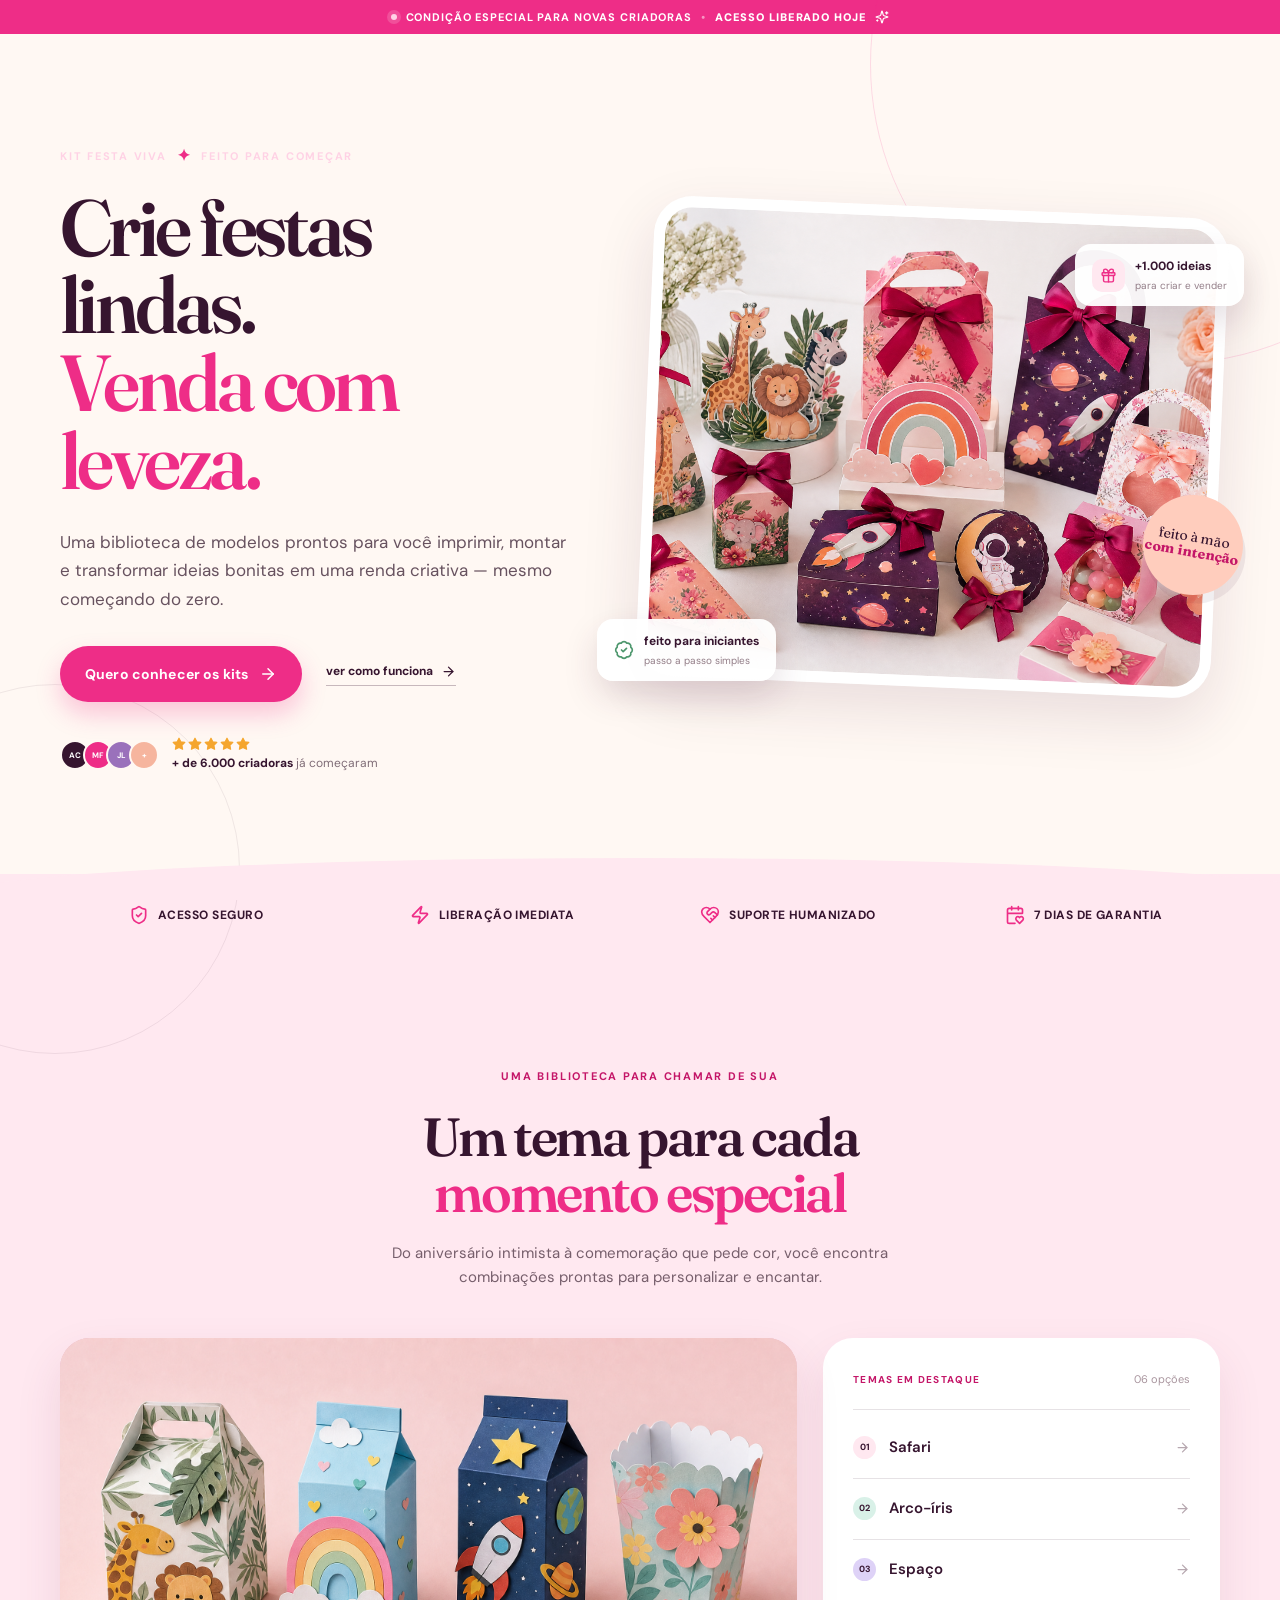
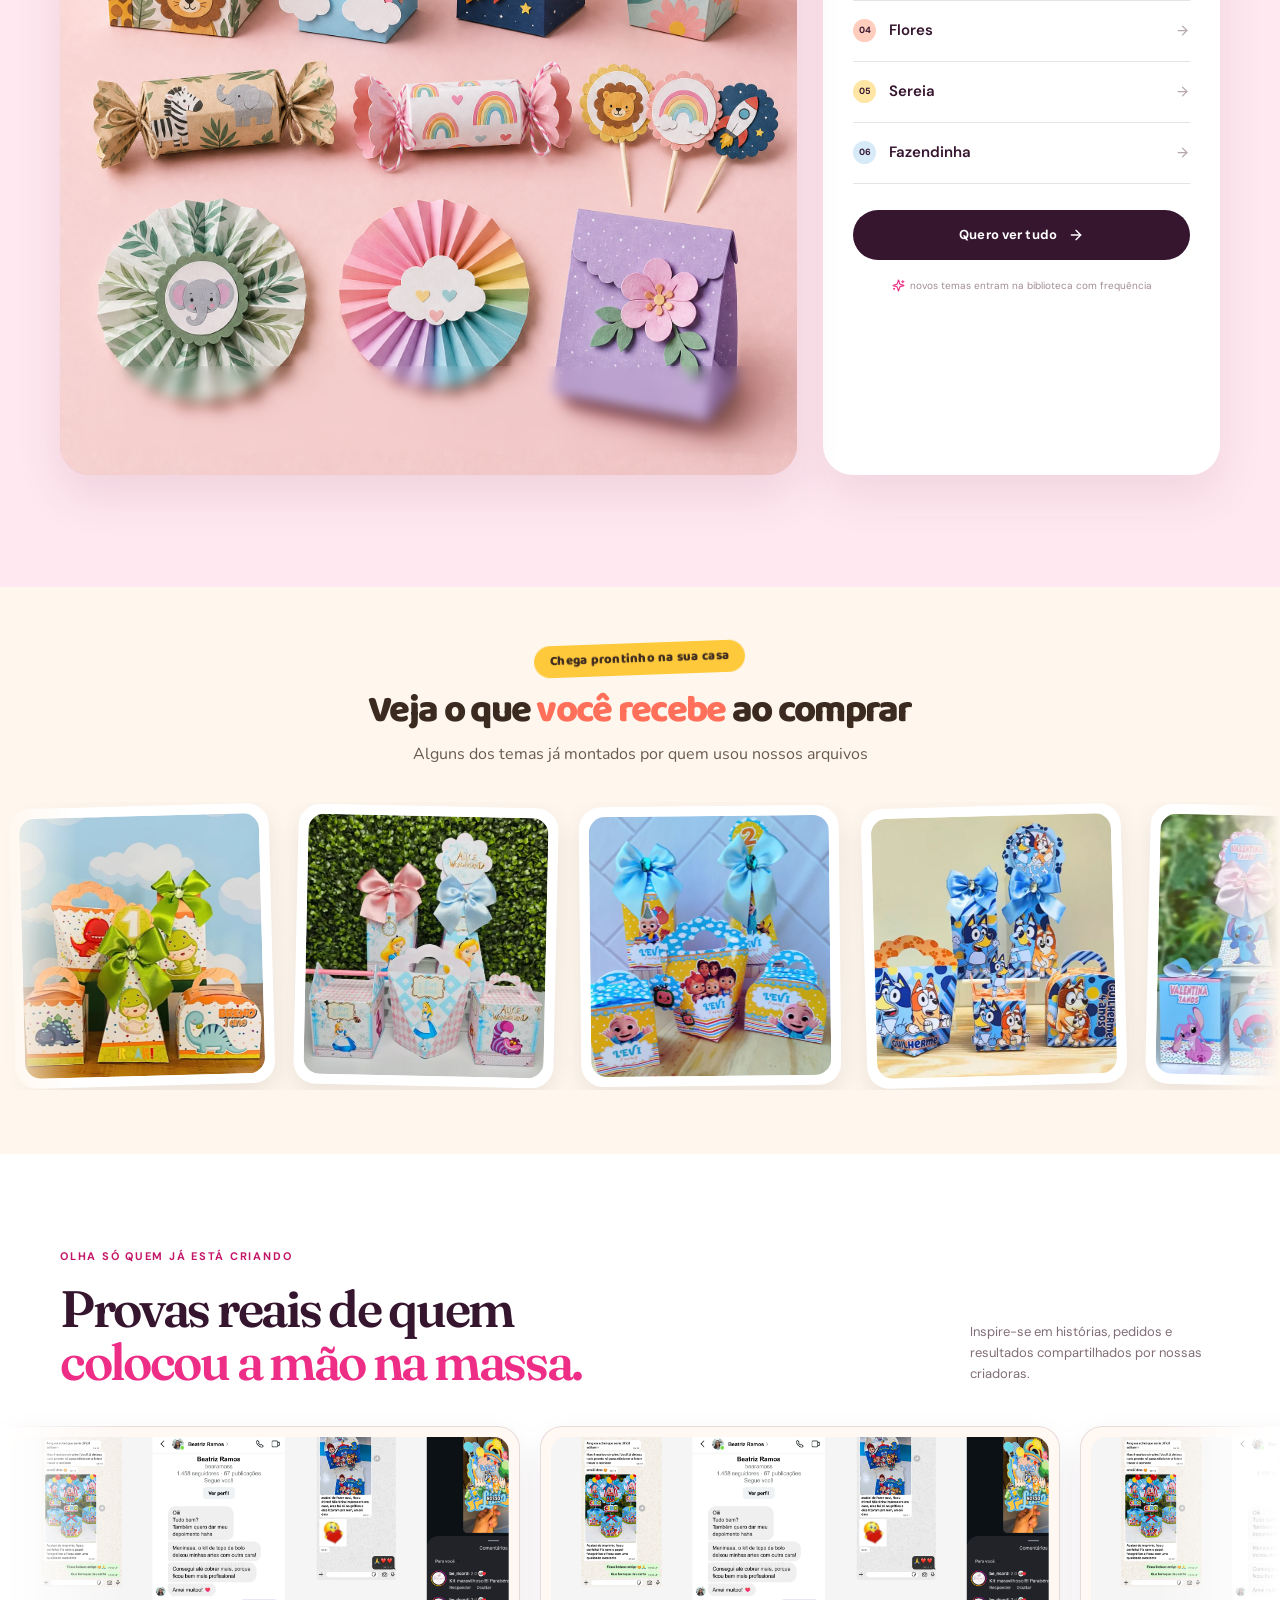
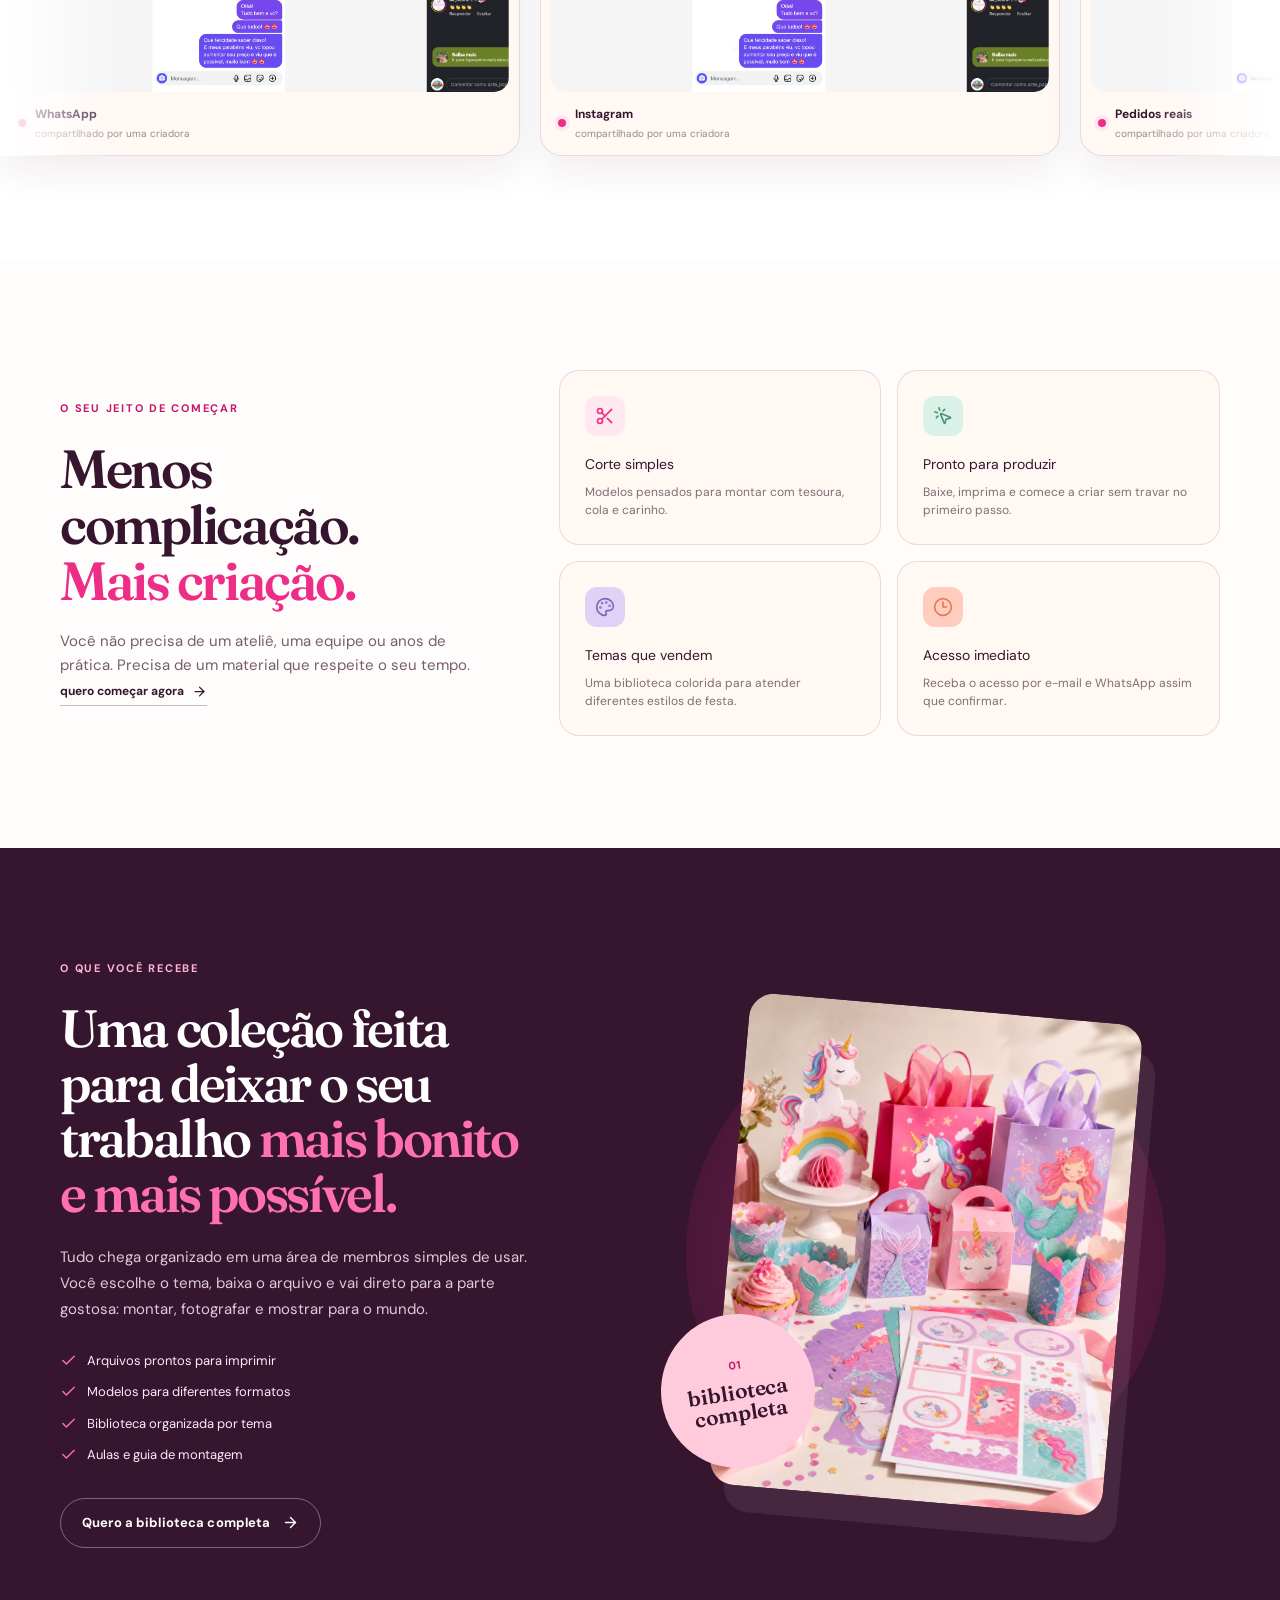
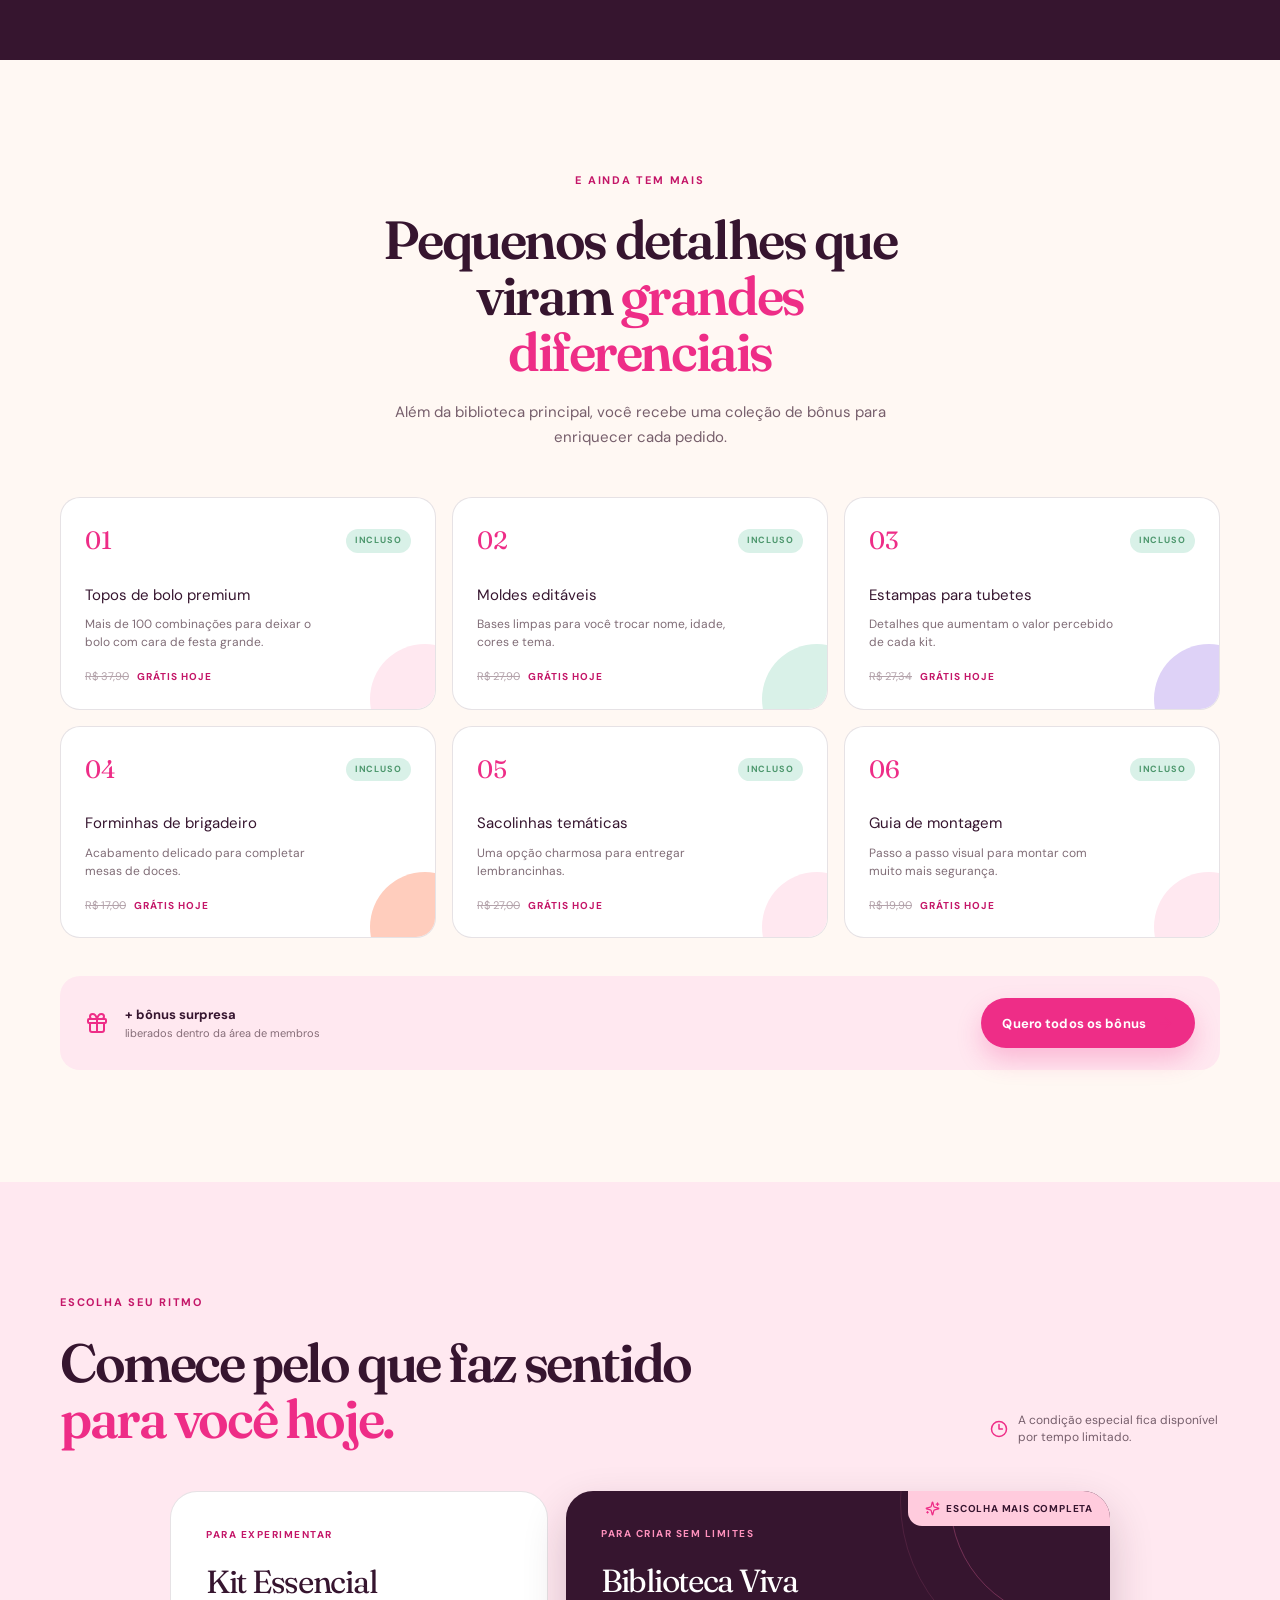
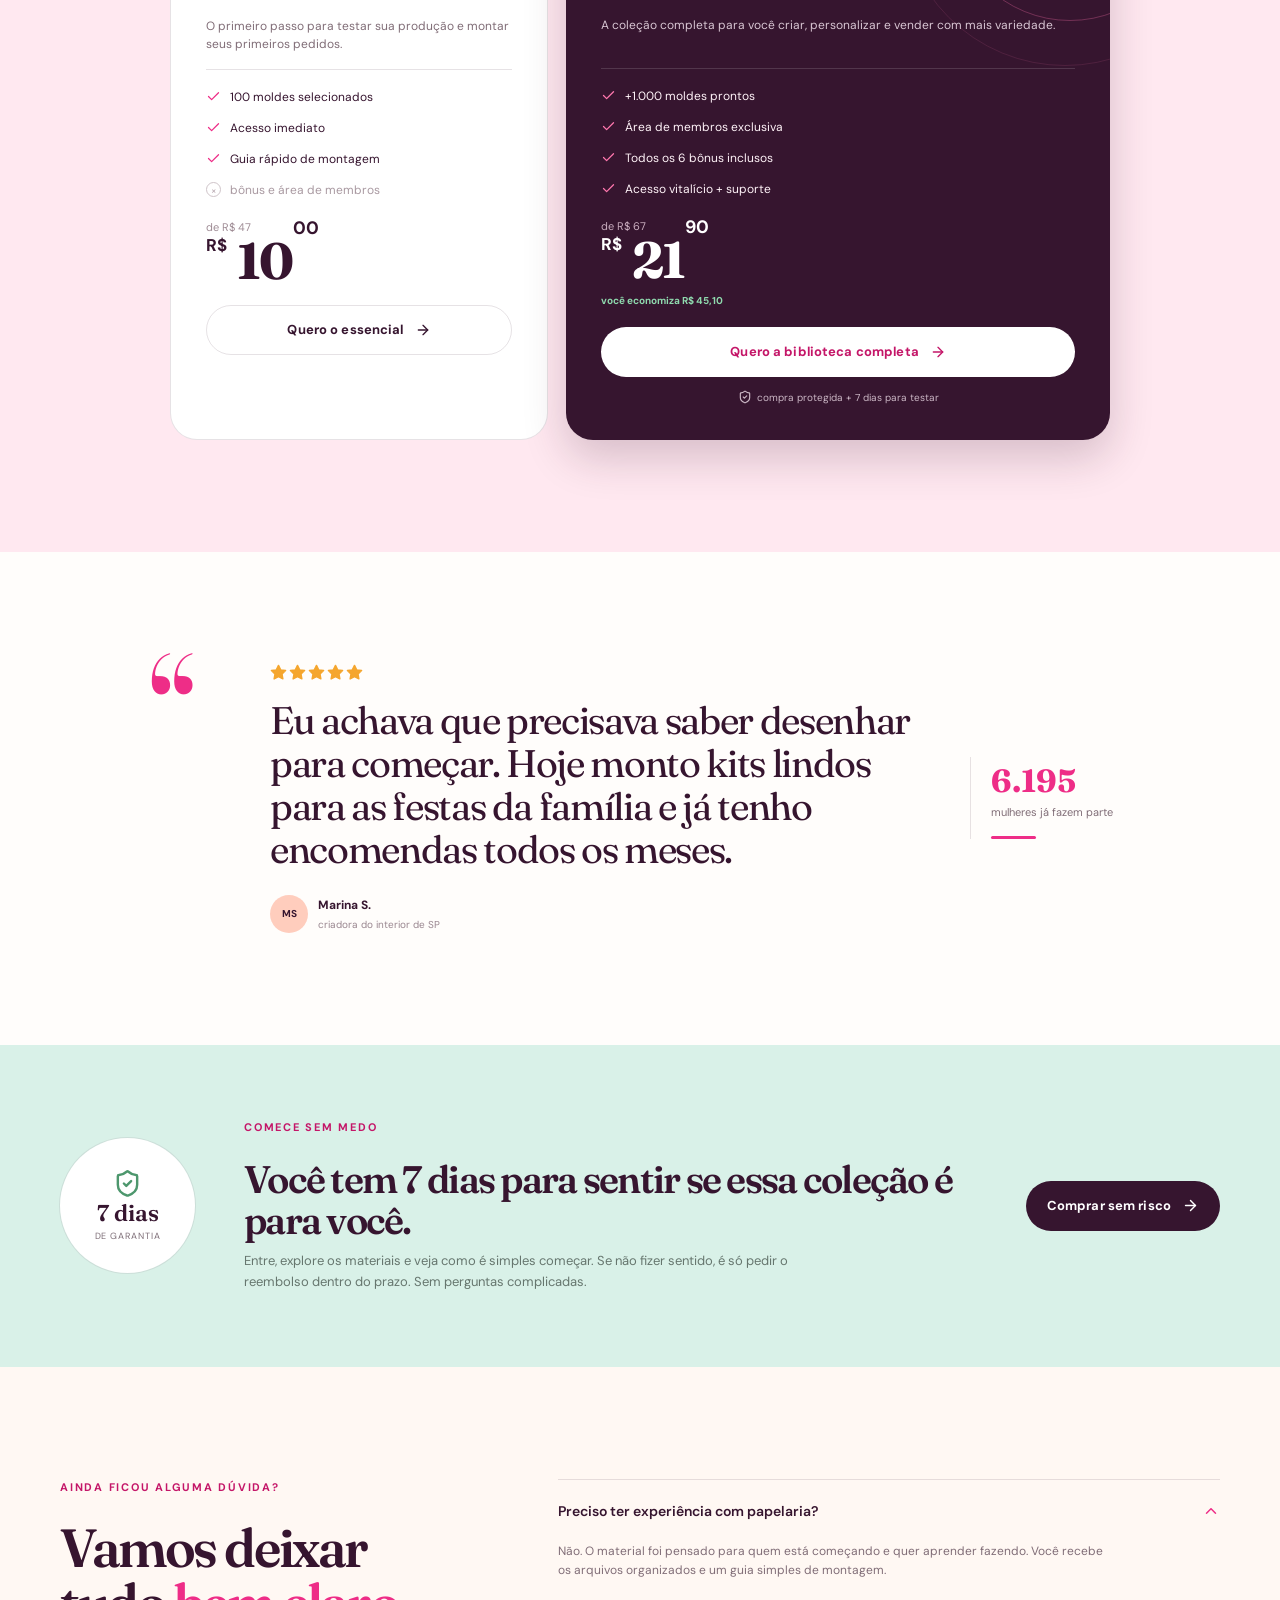
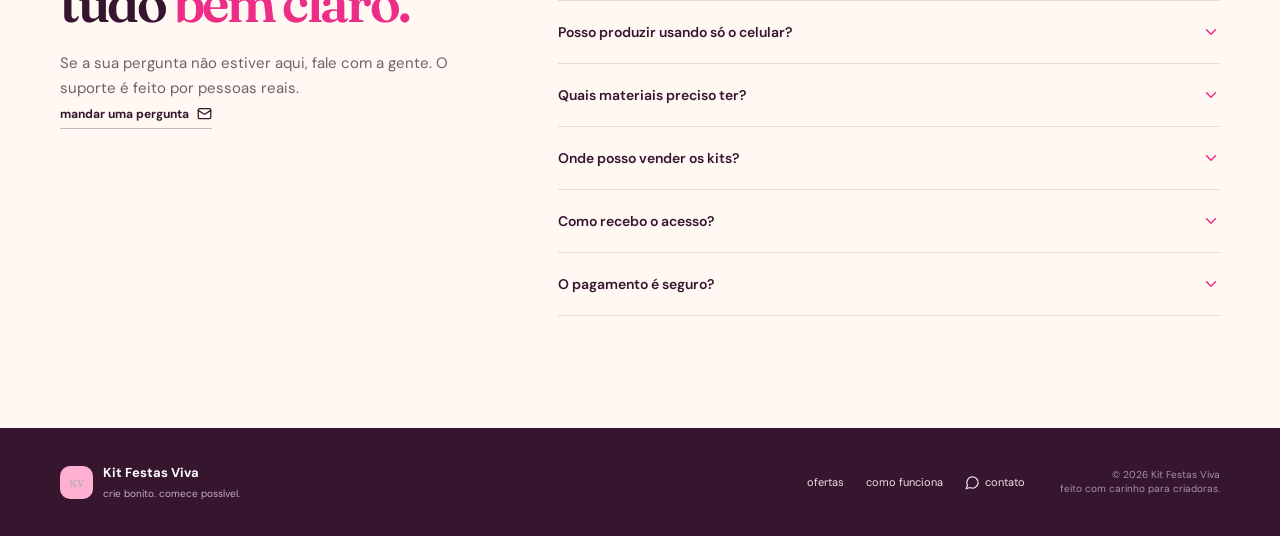
==== commit 6fb975df: "Fix typo in showcase title text" ====
--- a/index.html
+++ b/index.html
@@ -188,7 +188,7 @@
 <section class="kfv-showcase" style="visibility: hidden;">
   <div class="kfv-showcase__head">
     <span class="kfv-showcase__tag">Chega prontinho na sua casa</span>
-    <h2 class="kfv-showcase__title">Veja o que <em>voc& recirc;recebe</em> ao comprar</h2>
+    <h2 class="kfv-showcase__title">Veja o que <em> você recebe</em> ao comprar</h2>
     <p class="kfv-showcase__sub">Alguns dos temas j&aacute; montados por quem usou nossos arquivos</p>
   </div>
 
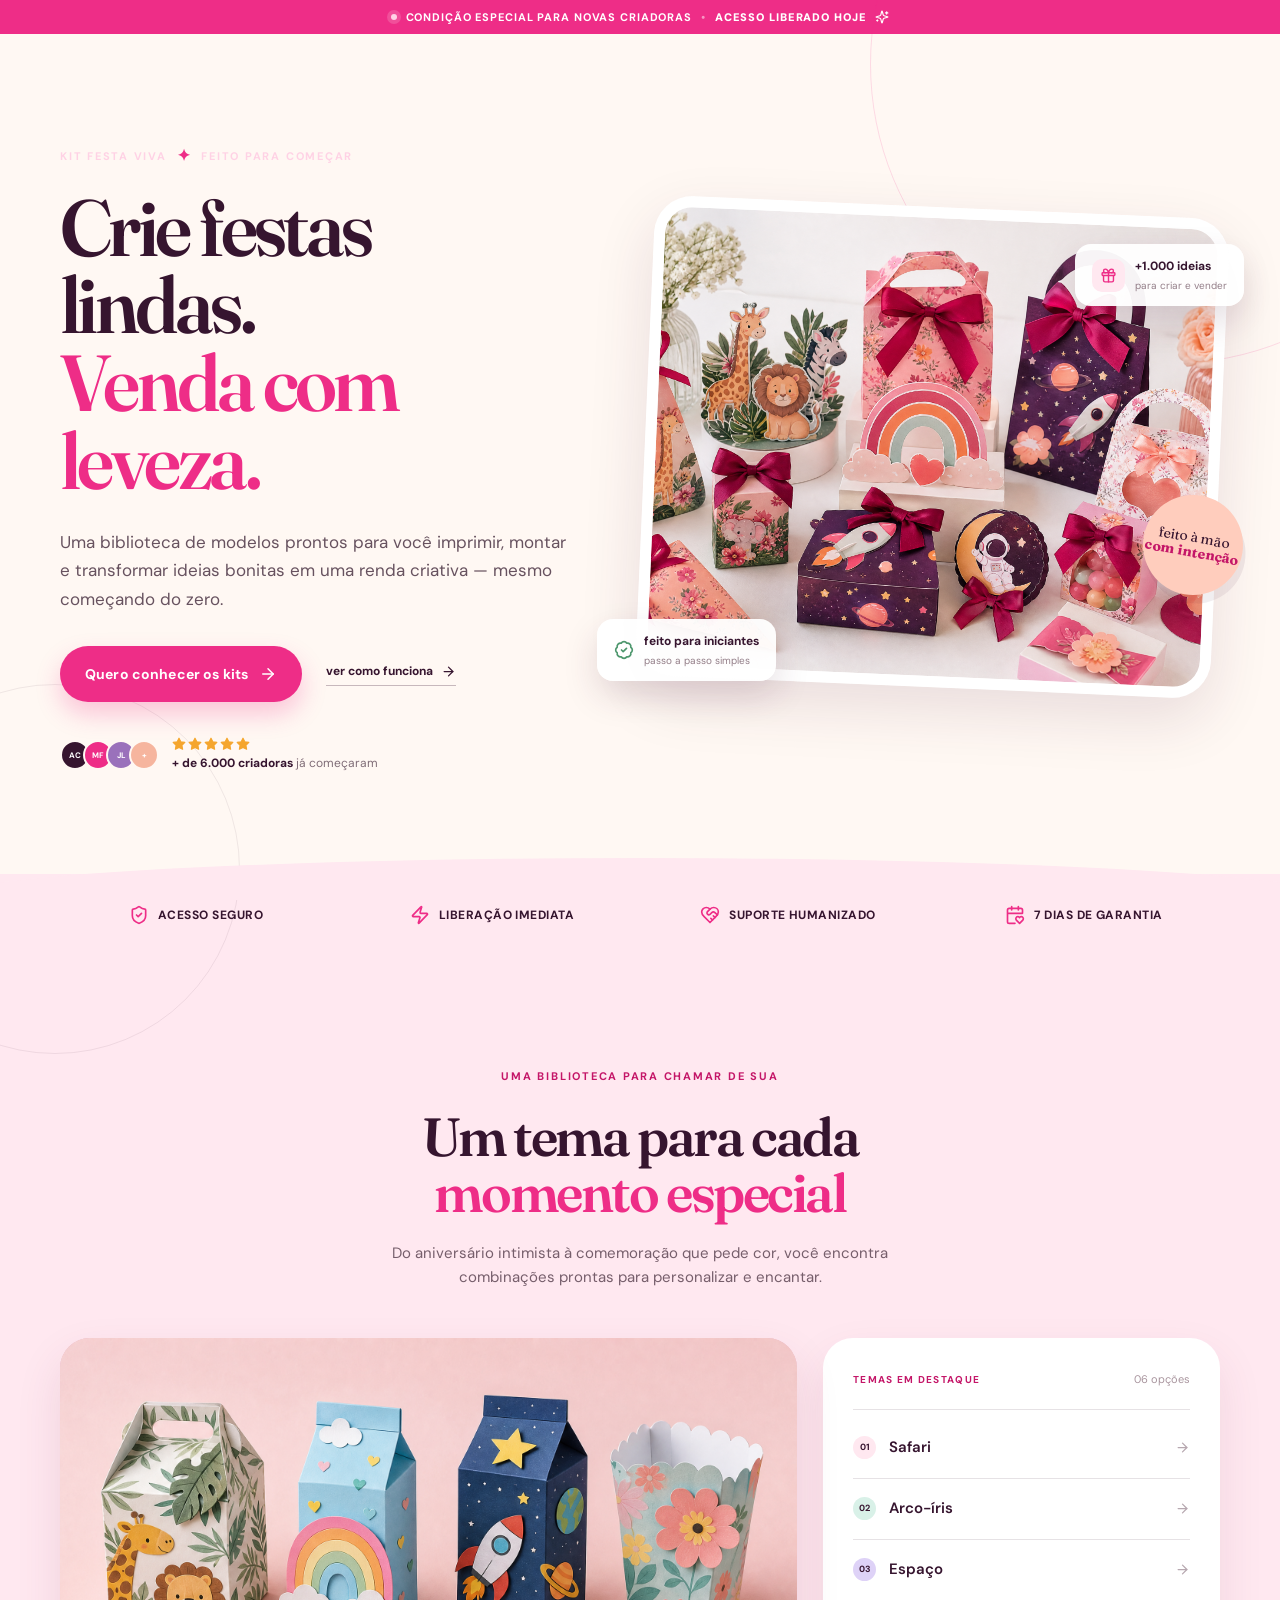
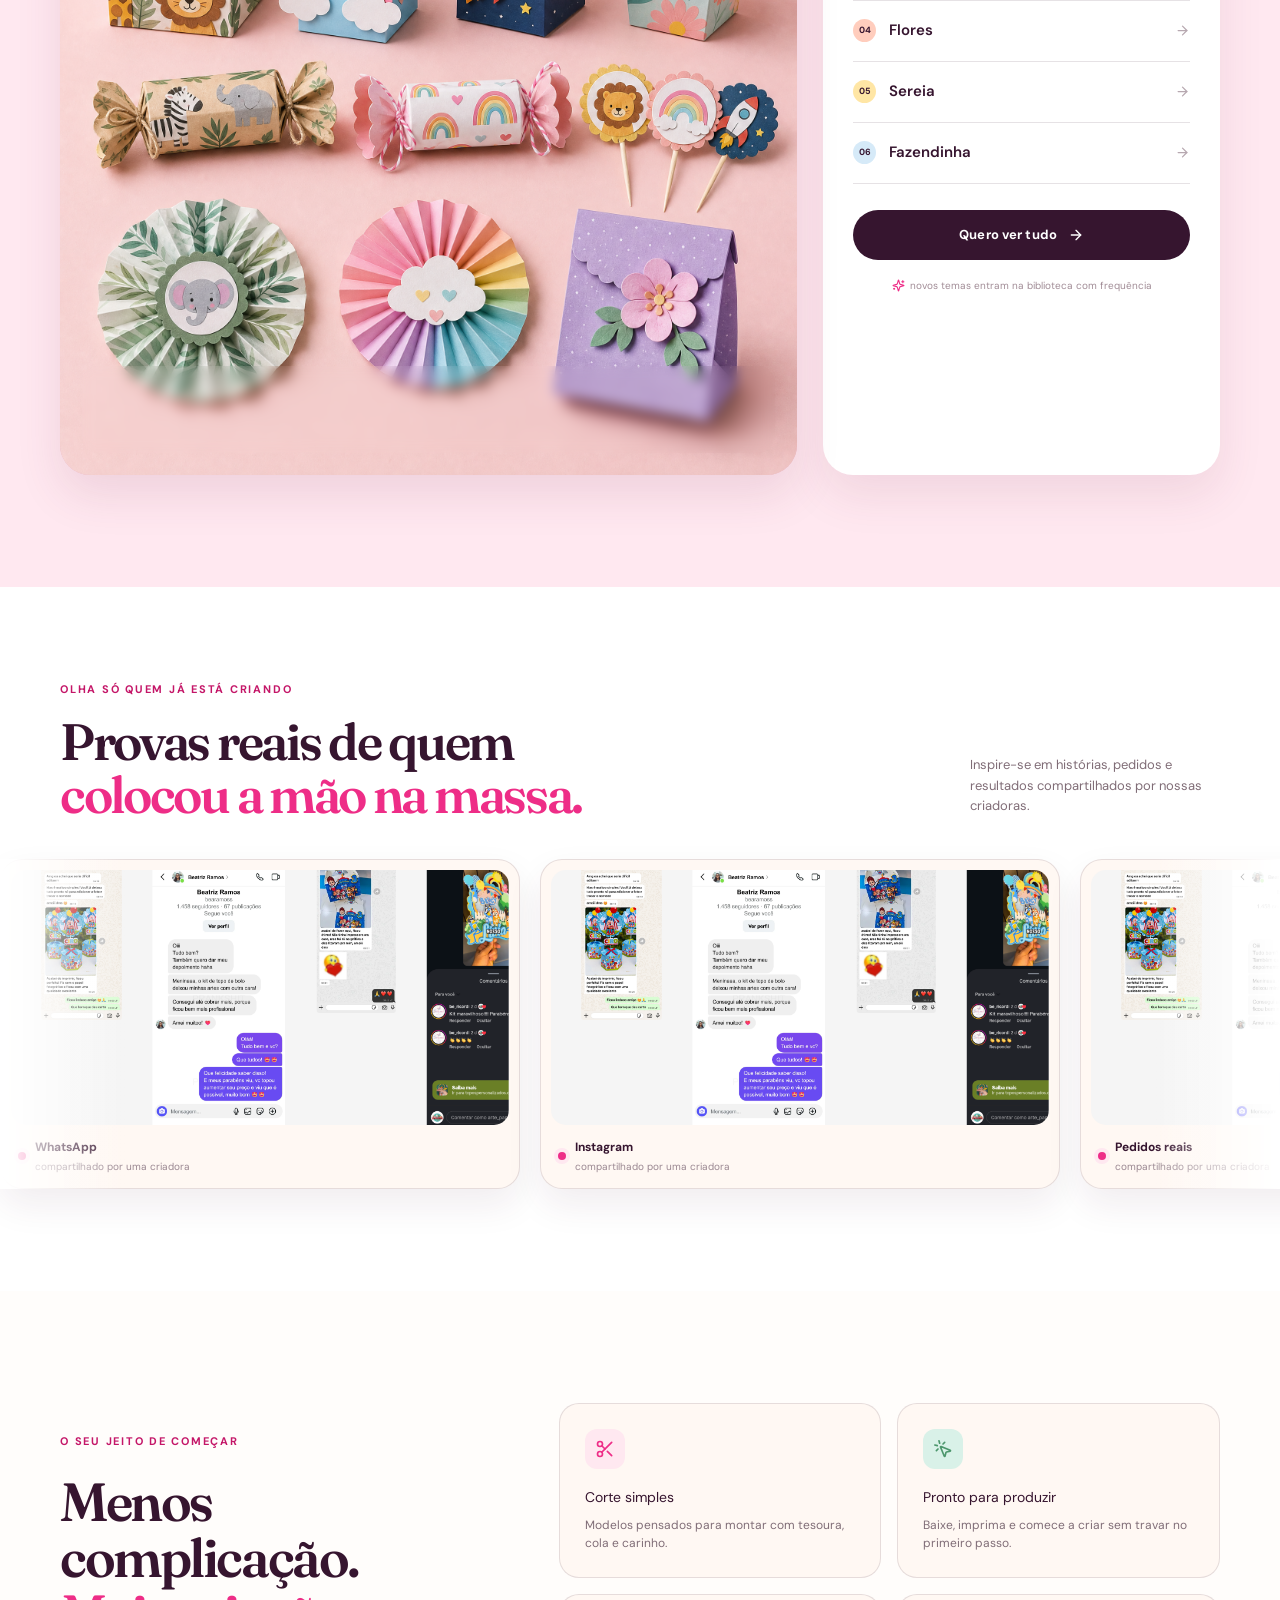
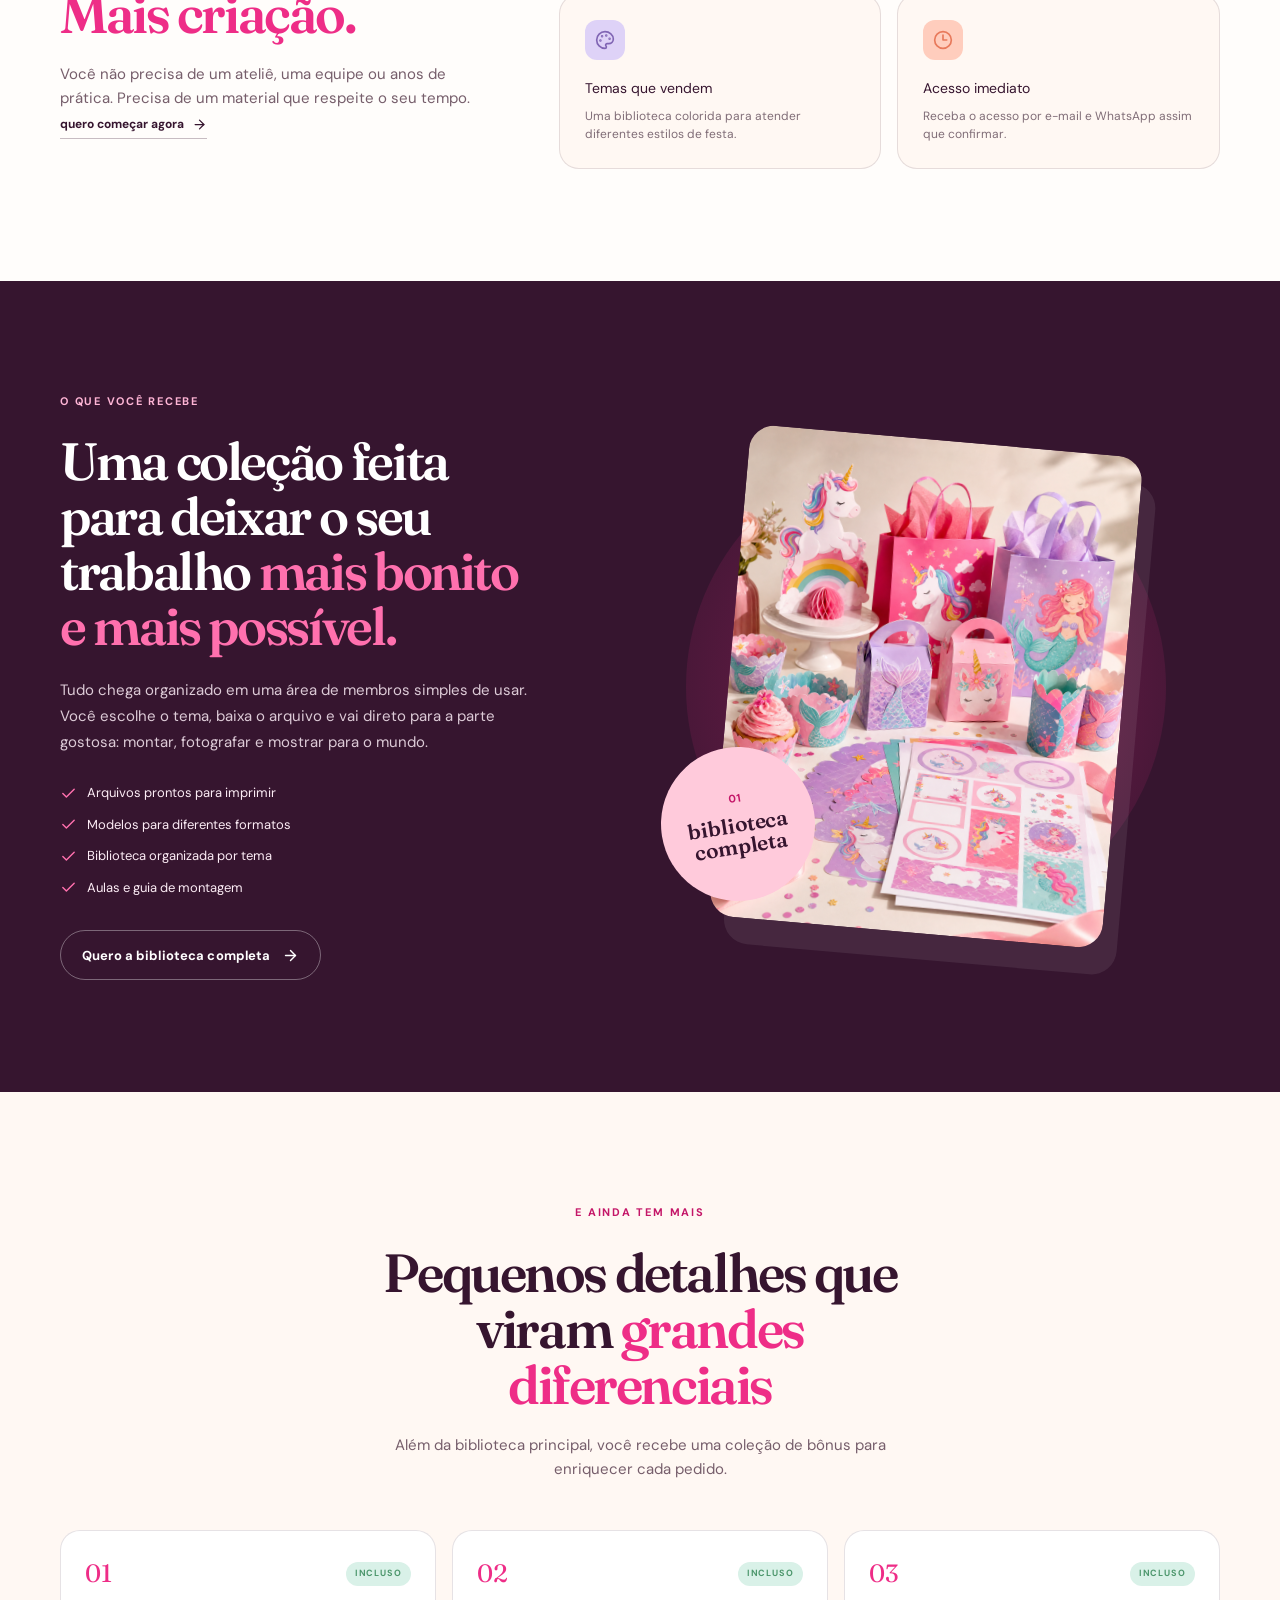
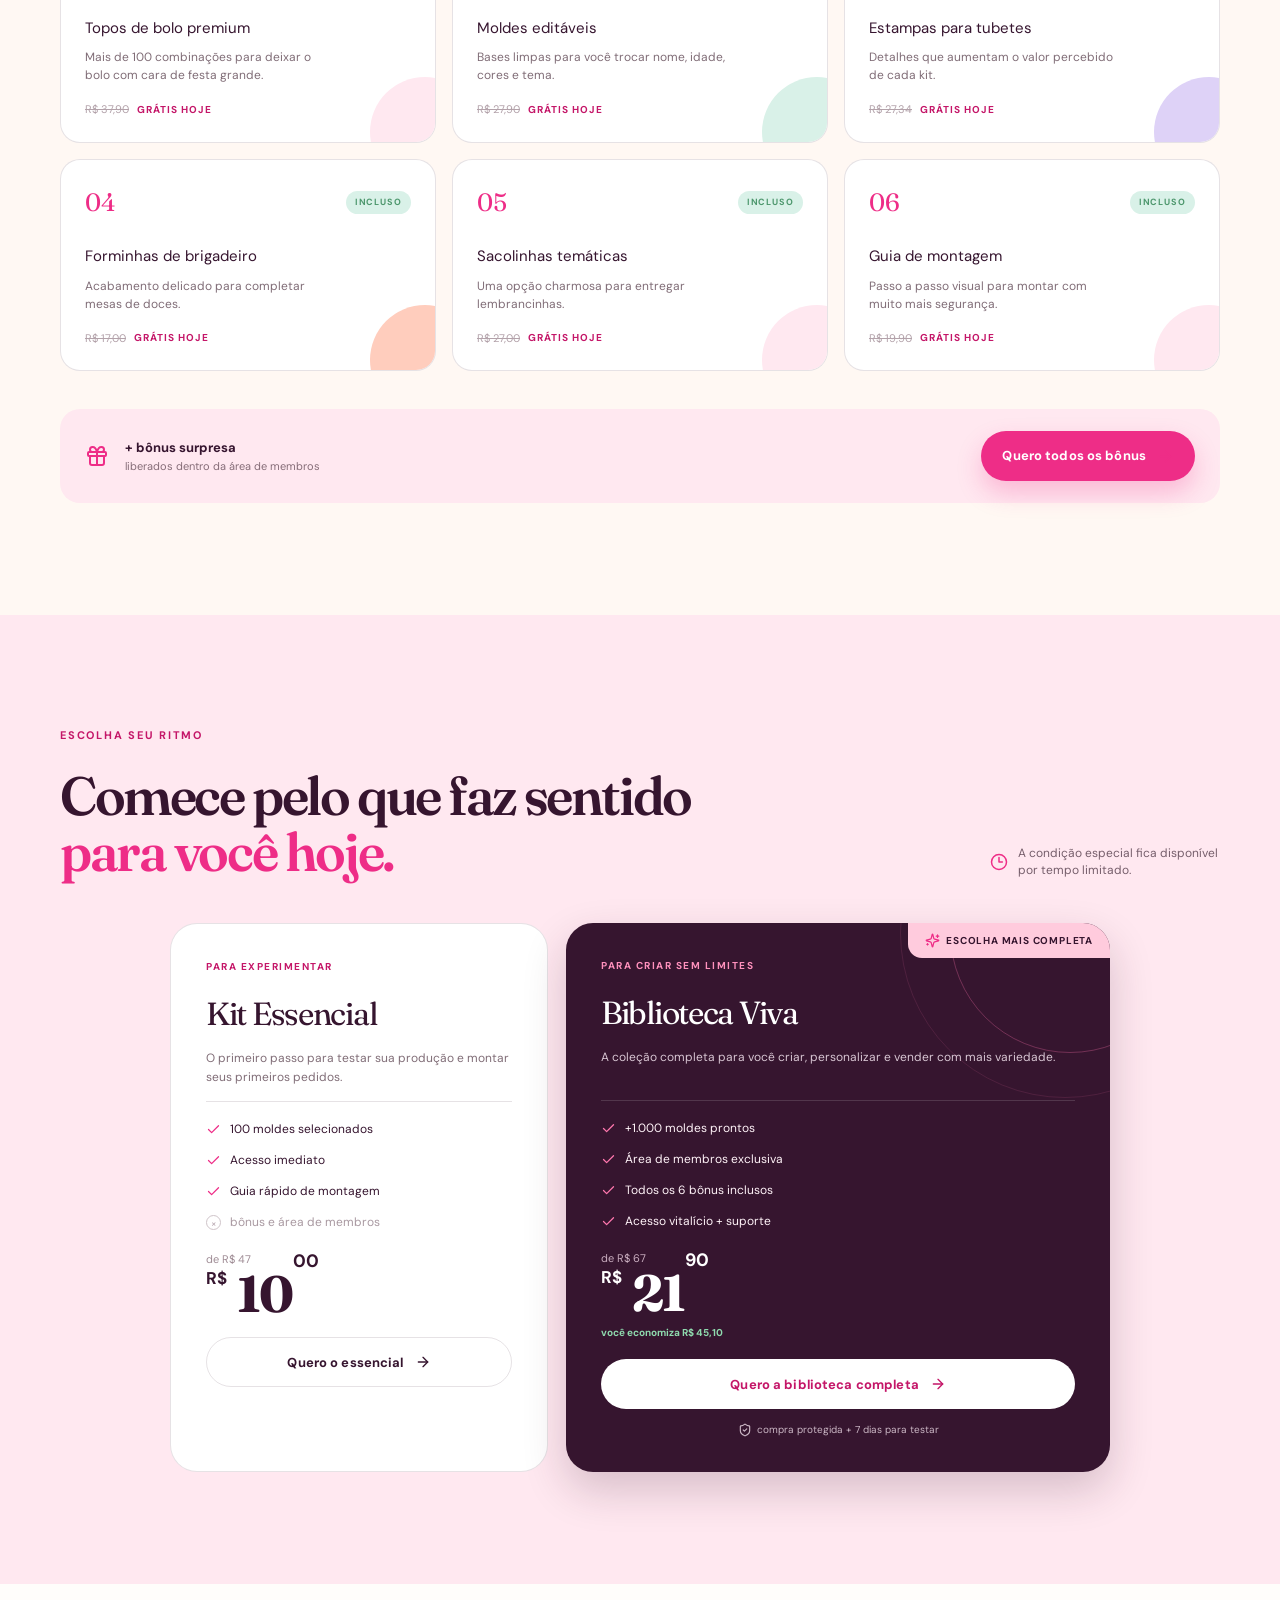
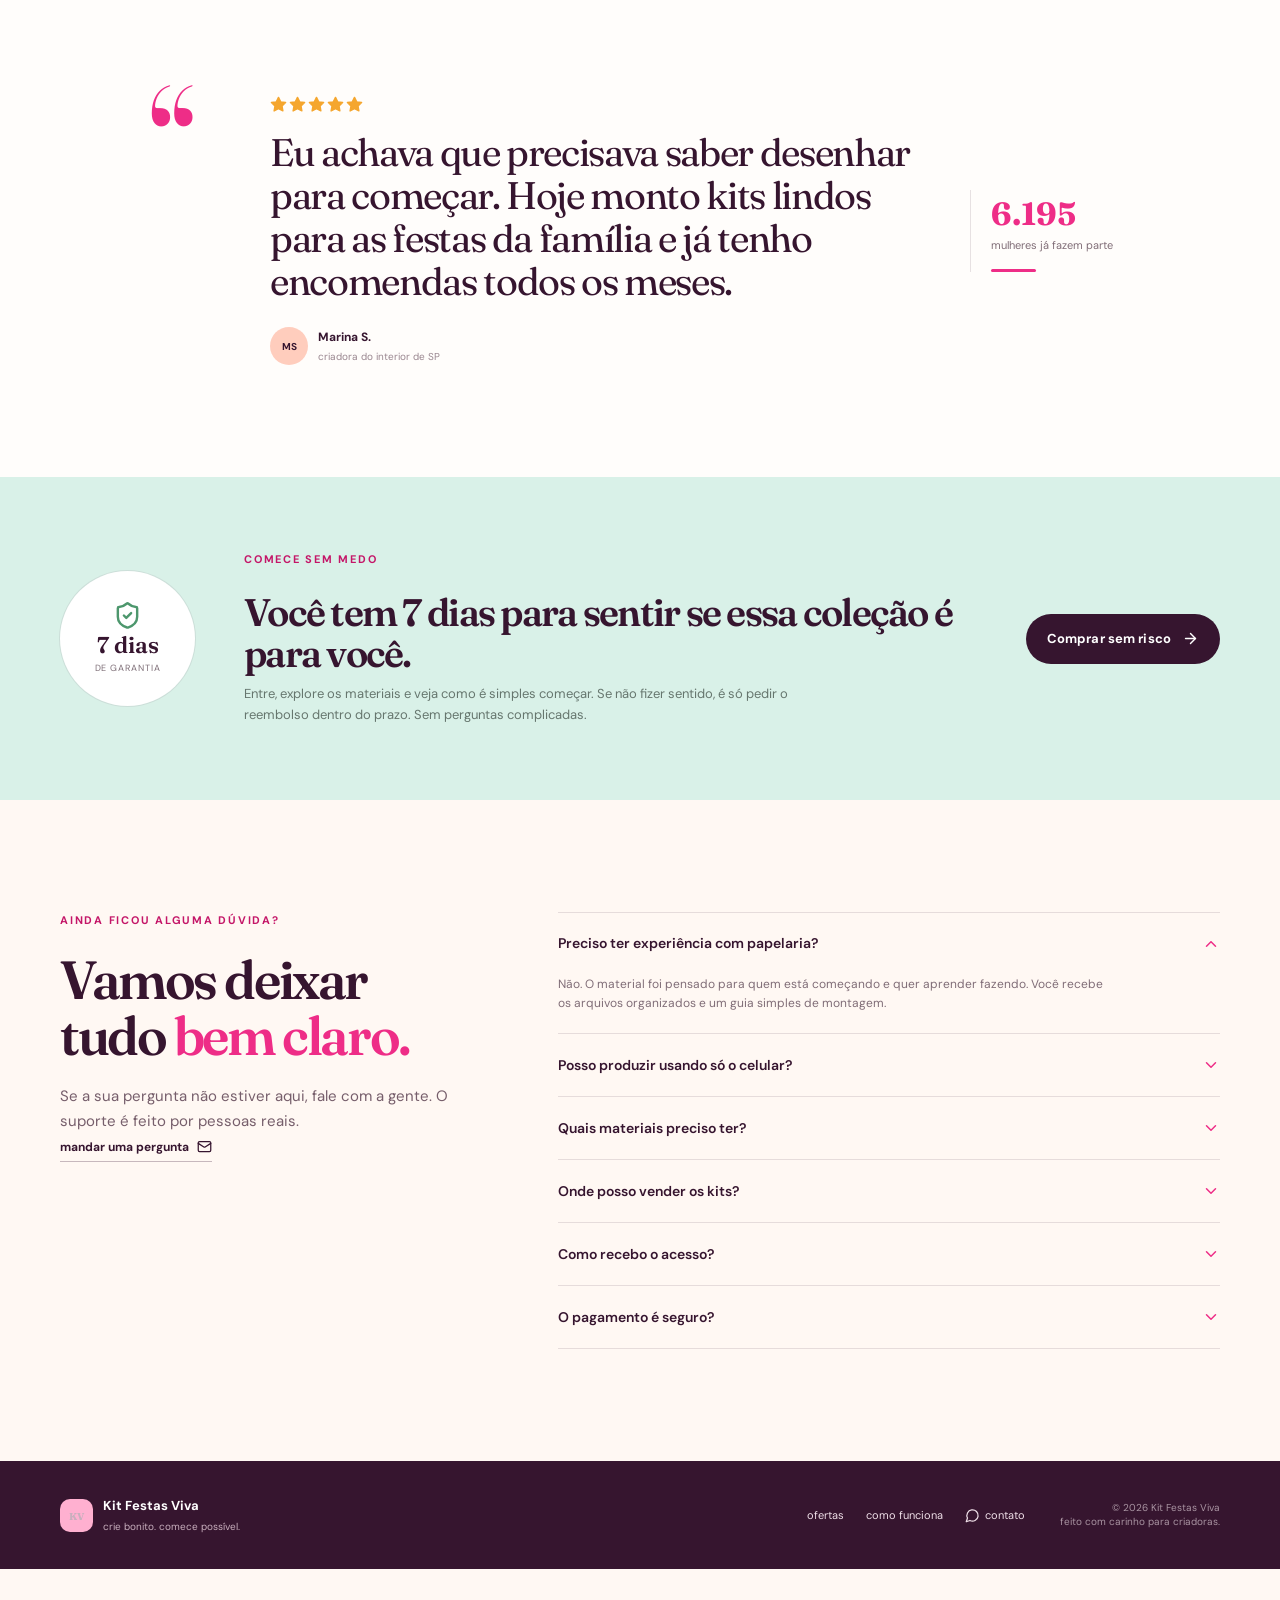
==== commit ec3bcc6f: "Add button linking functionality for library access" ====
--- a/index.html
+++ b/index.html
@@ -243,5 +243,30 @@
     }
   }, 250);
 })();
-</script></body>
+<script>
+(function () {
+  function linkarBotaoBiblioteca() {
+    var botoes = document.querySelectorAll('button, a');
+    for (var i = 0; i < botoes.length; i++) {
+      if (botoes[i].textContent.trim().indexOf('Quero a biblioteca completa') !== -1) {
+        botoes[i].style.cursor = 'pointer';
+        botoes[i].addEventListener('click', function (e) {
+          e.preventDefault();
+          window.location.href = 'https://go.perfectpay.com.br/PPU38CQFDCD';
+        });
+        return true;
+      }
+    }
+    return false;
+  }
+
+  var tentativasBtn = 0;
+  var intervaloBtn = setInterval(function () {
+    tentativasBtn++;
+    if (linkarBotaoBiblioteca() || tentativasBtn > 40) {
+      clearInterval(intervaloBtn);
+    }
+  }, 250);
+})();
+</script></script></body>
 </html>
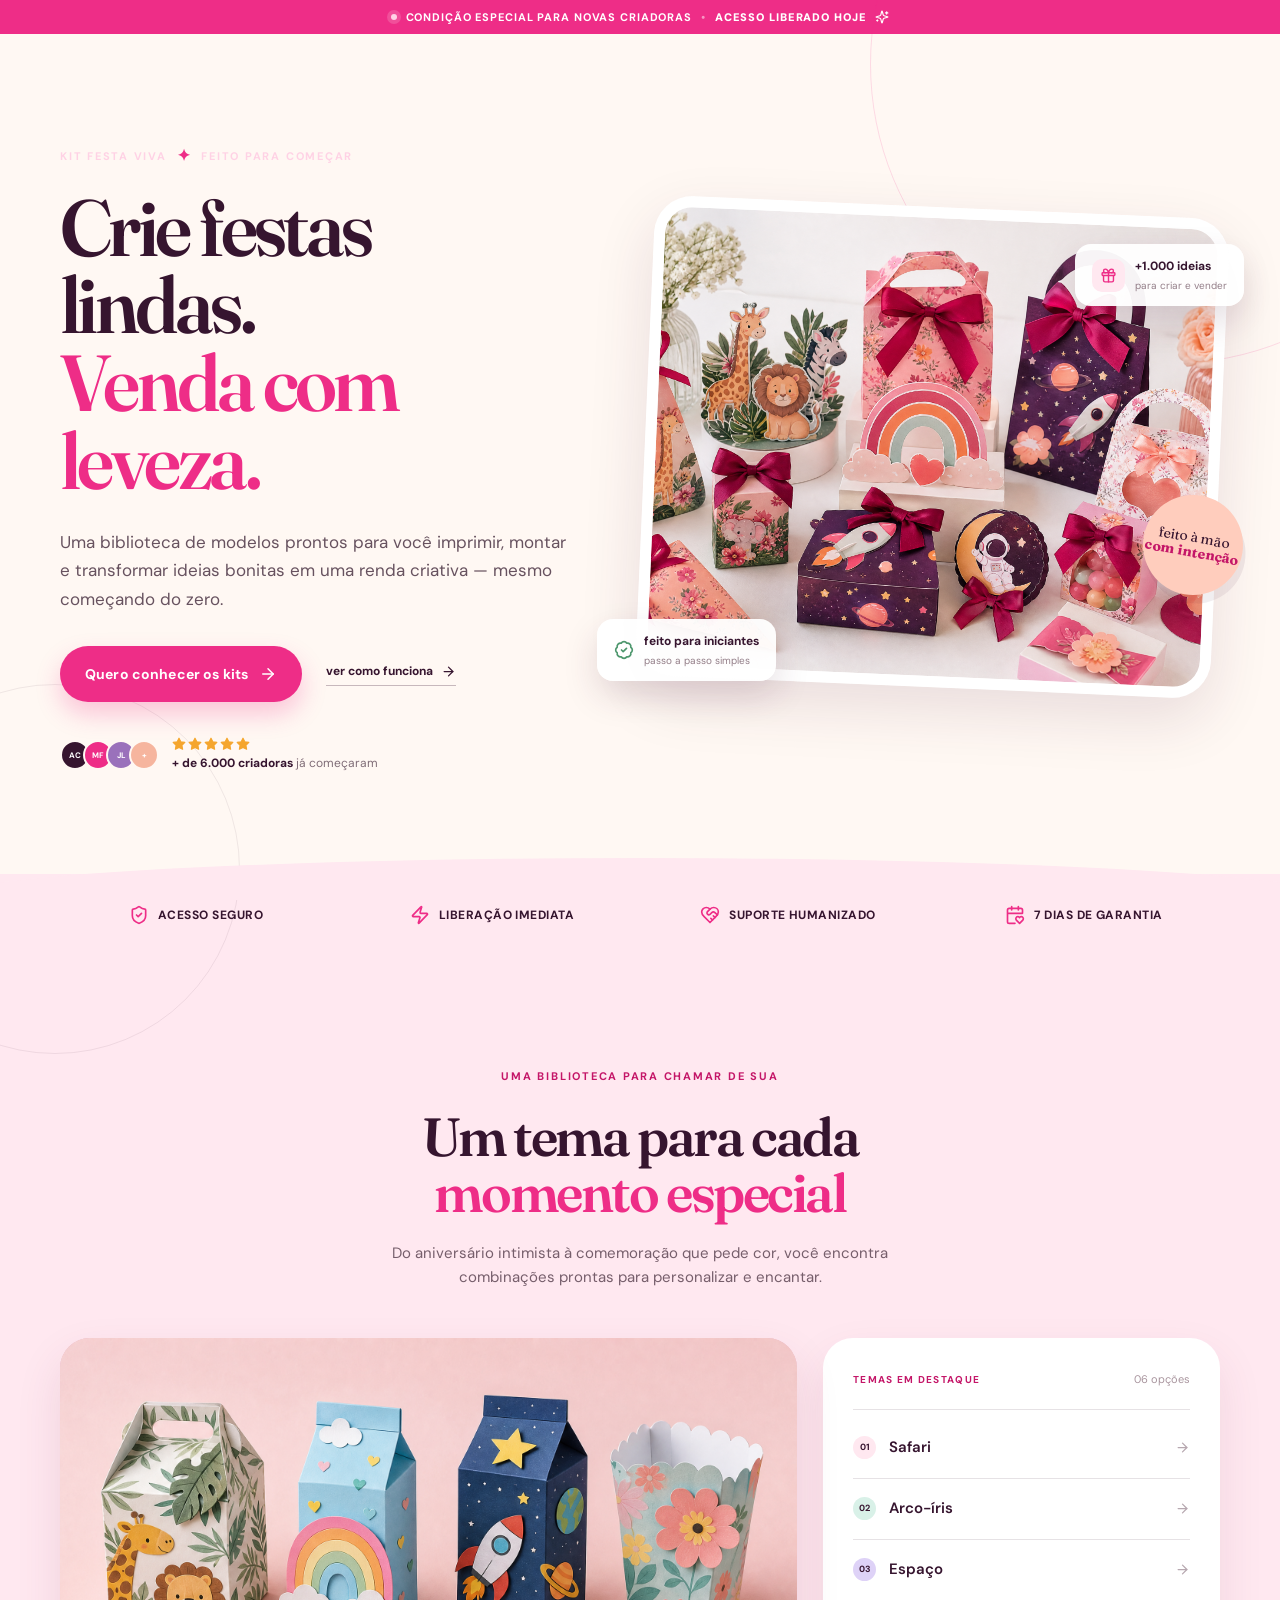
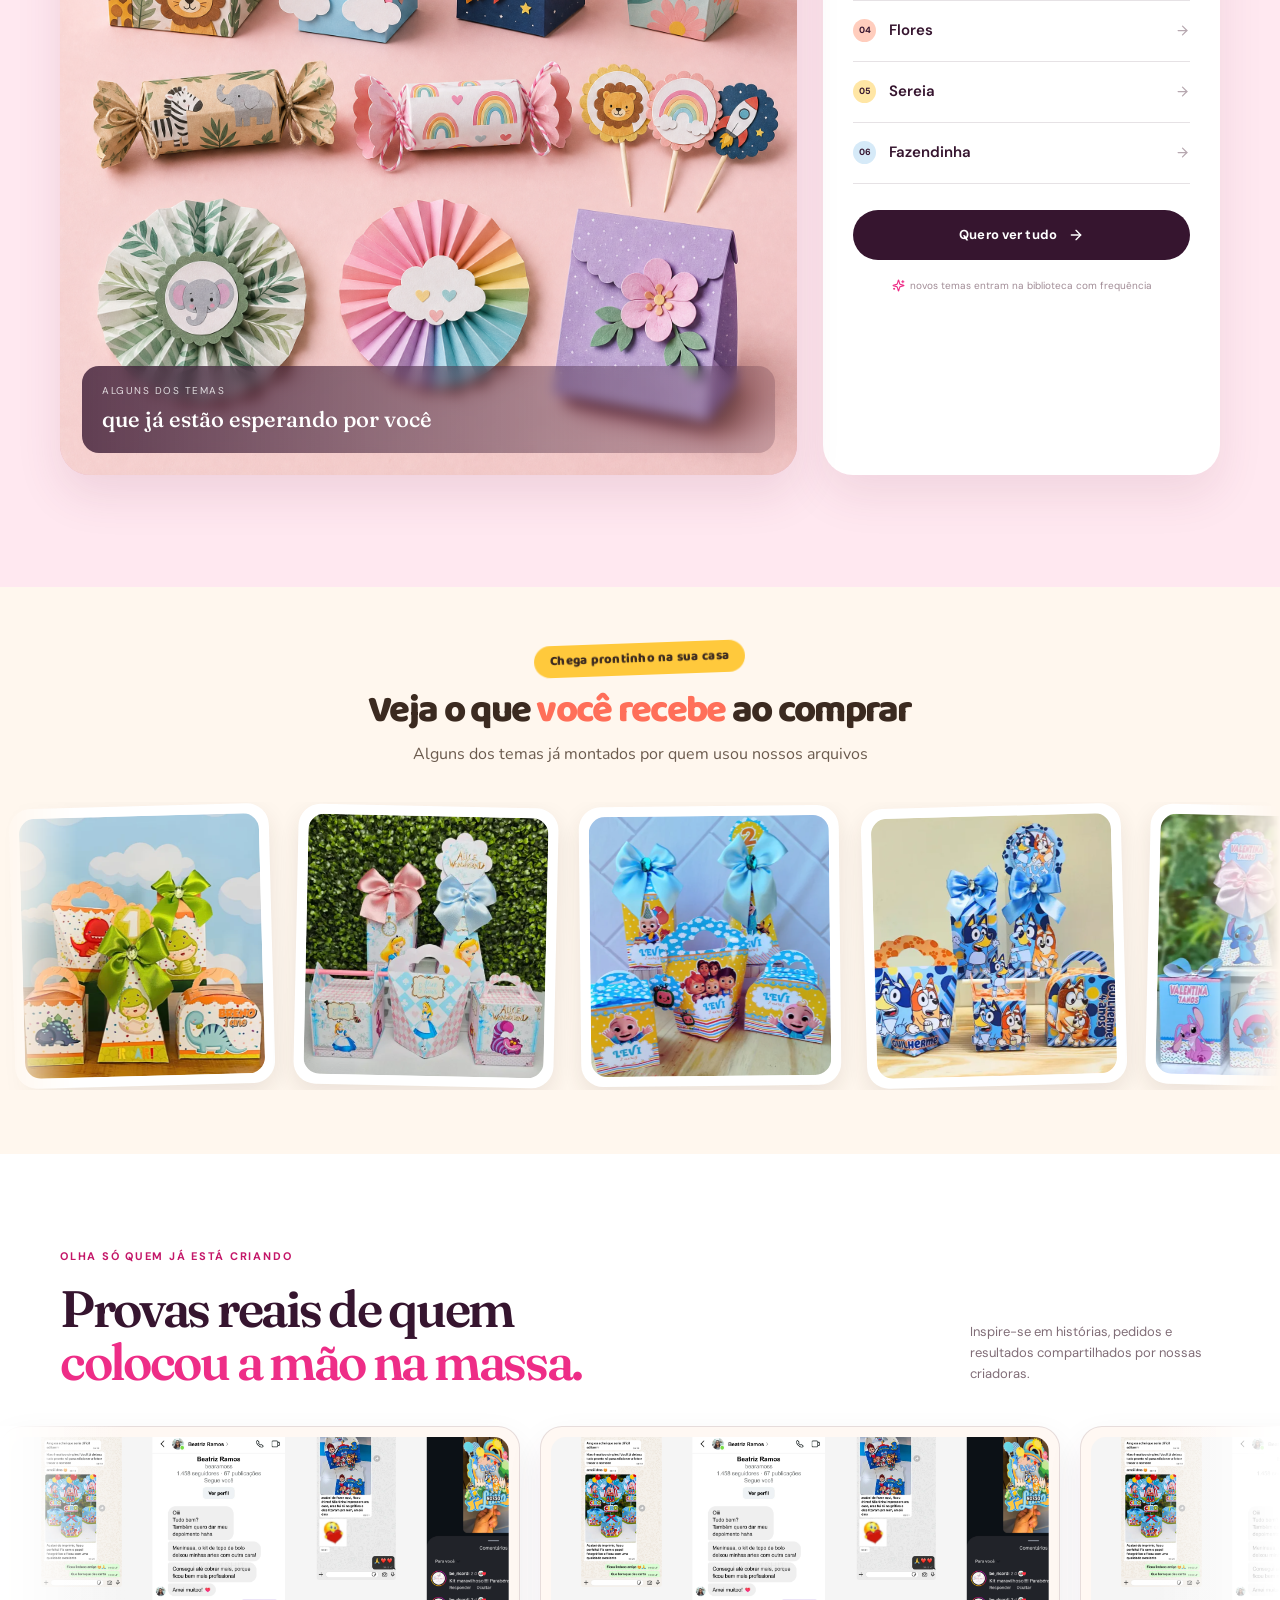
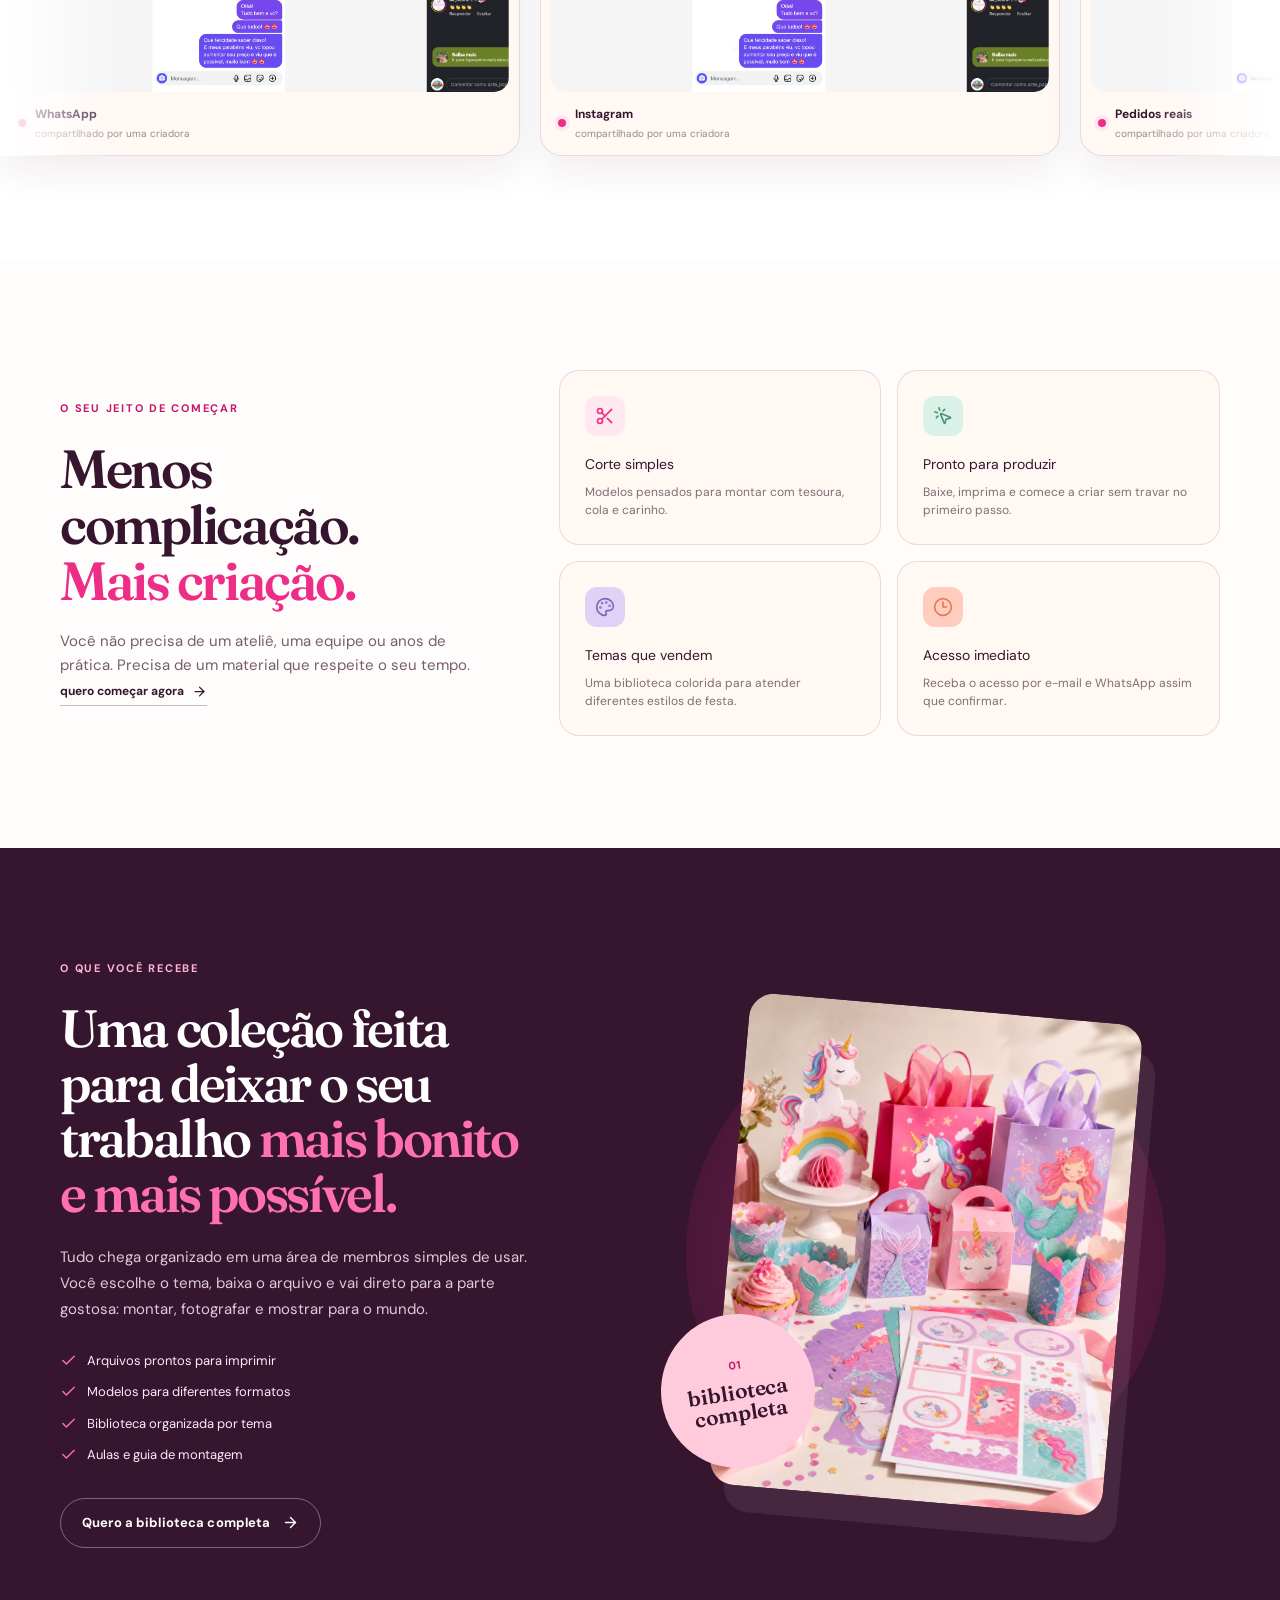
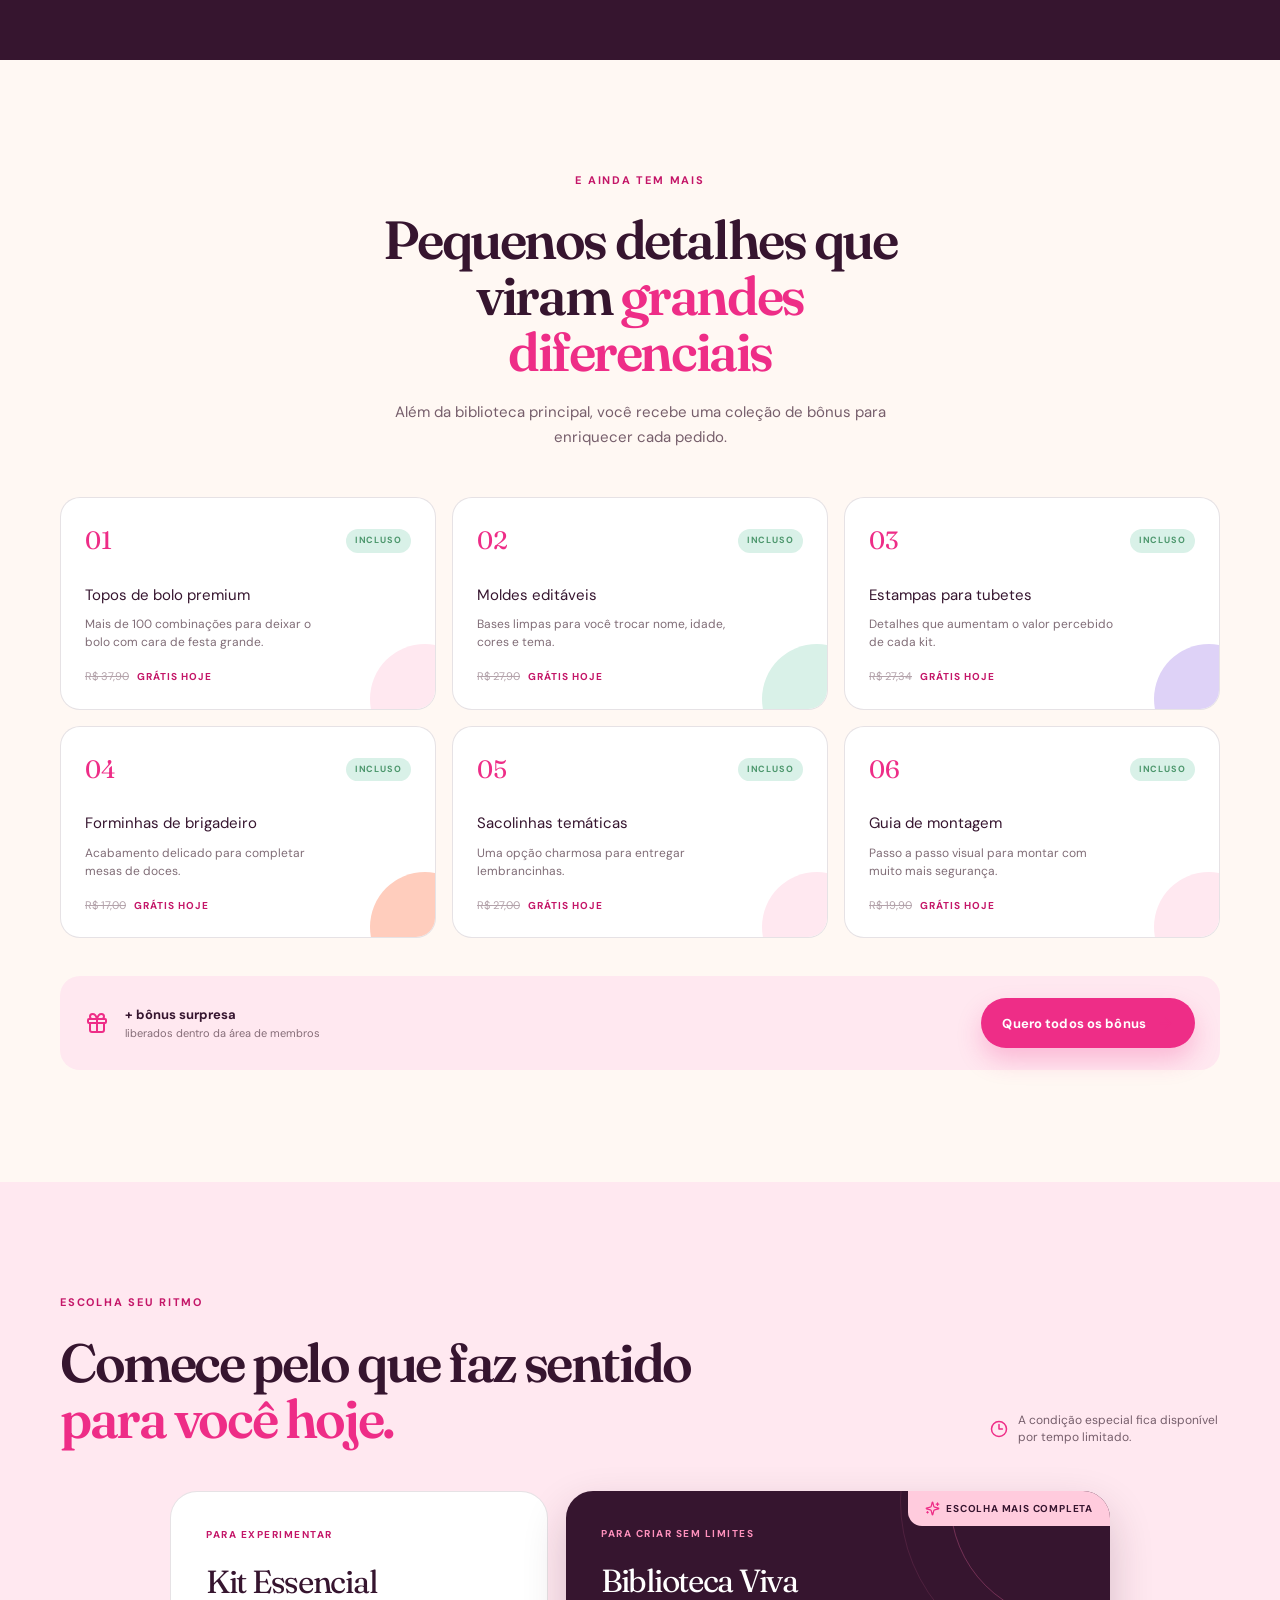
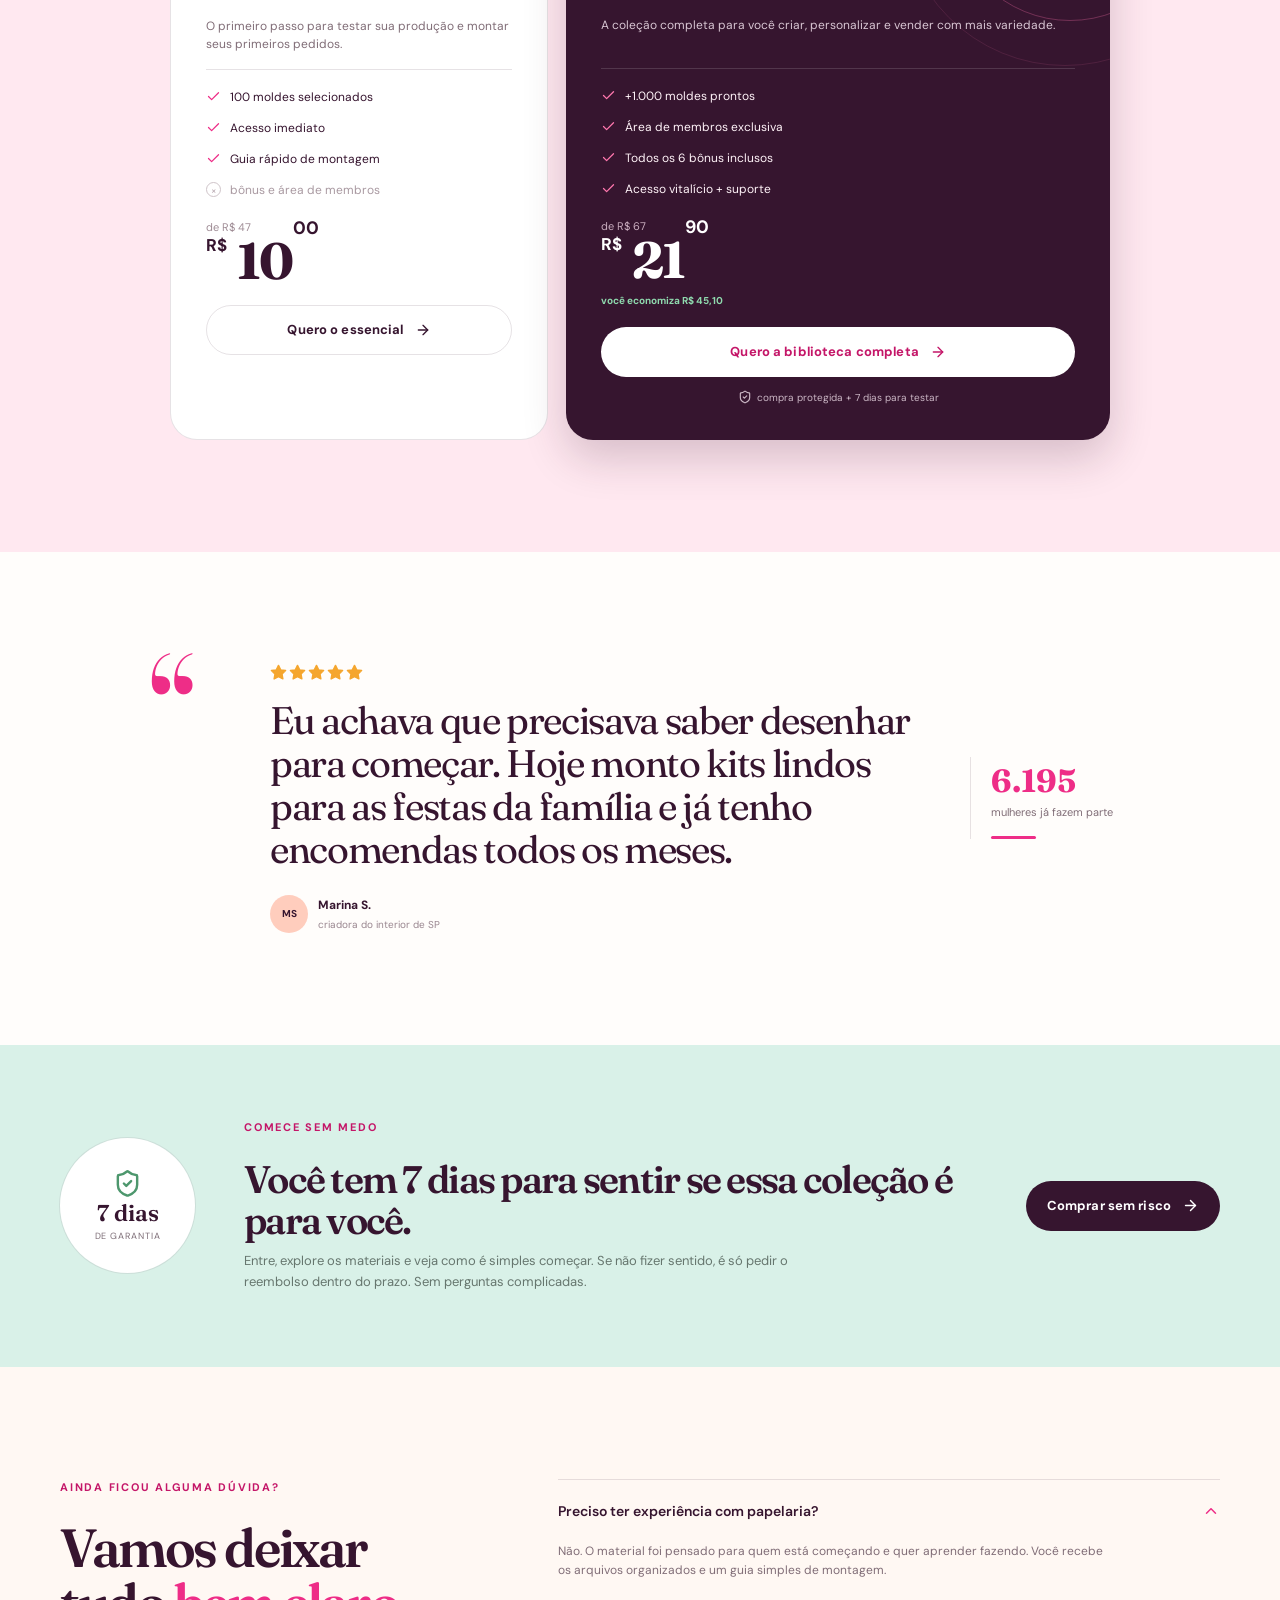
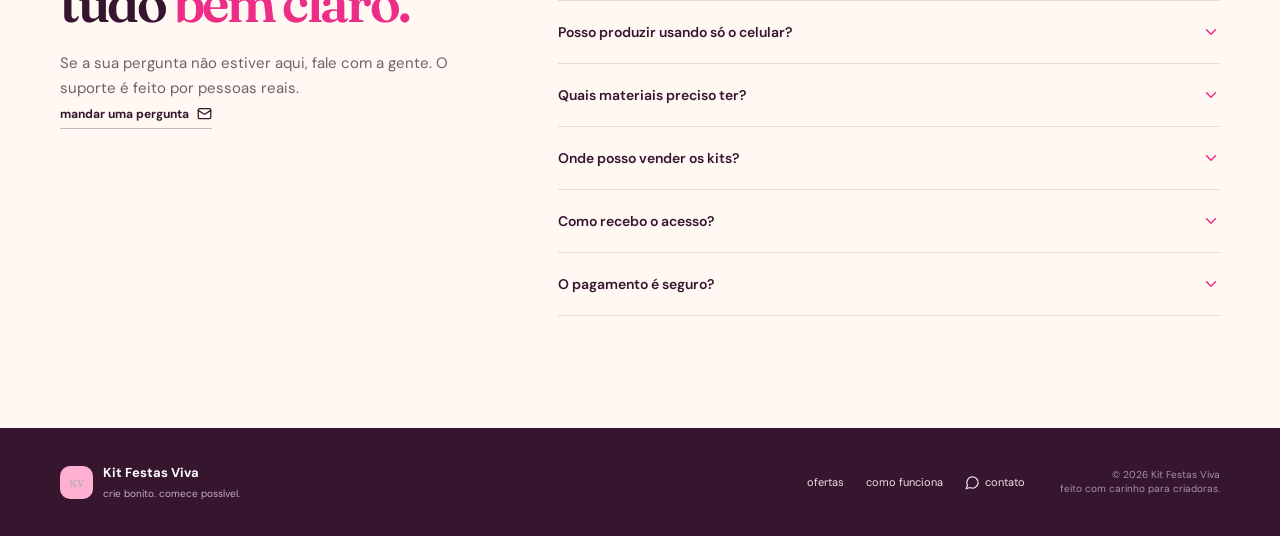
==== commit 92188e41: "Update index.html" ====
--- a/index.html
+++ b/index.html
@@ -243,6 +243,7 @@
     }
   }, 250);
 })();
+  </script>
 <script>
 (function () {
   function linkarBotaoBiblioteca() {
@@ -268,5 +269,5 @@
     }
   }, 250);
 })();
-</script></script></body>
+</script></body>
 </html>
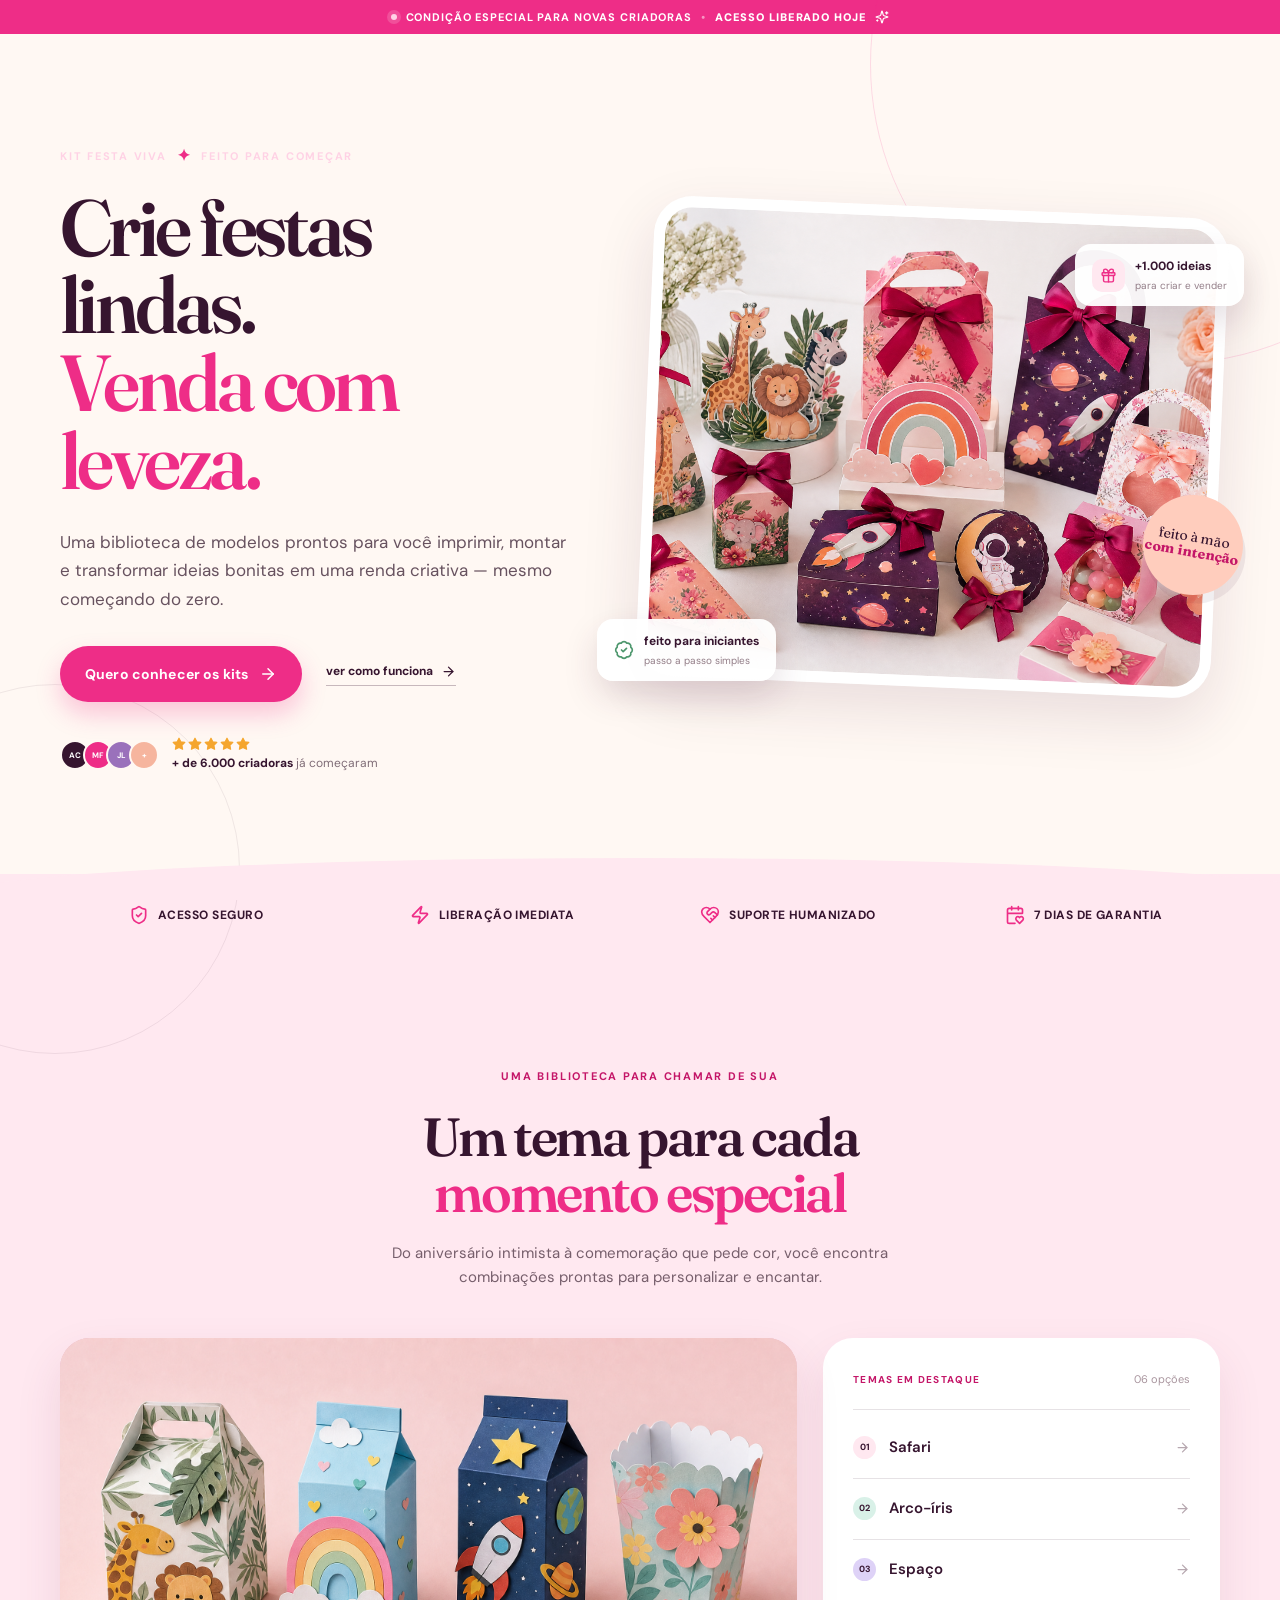
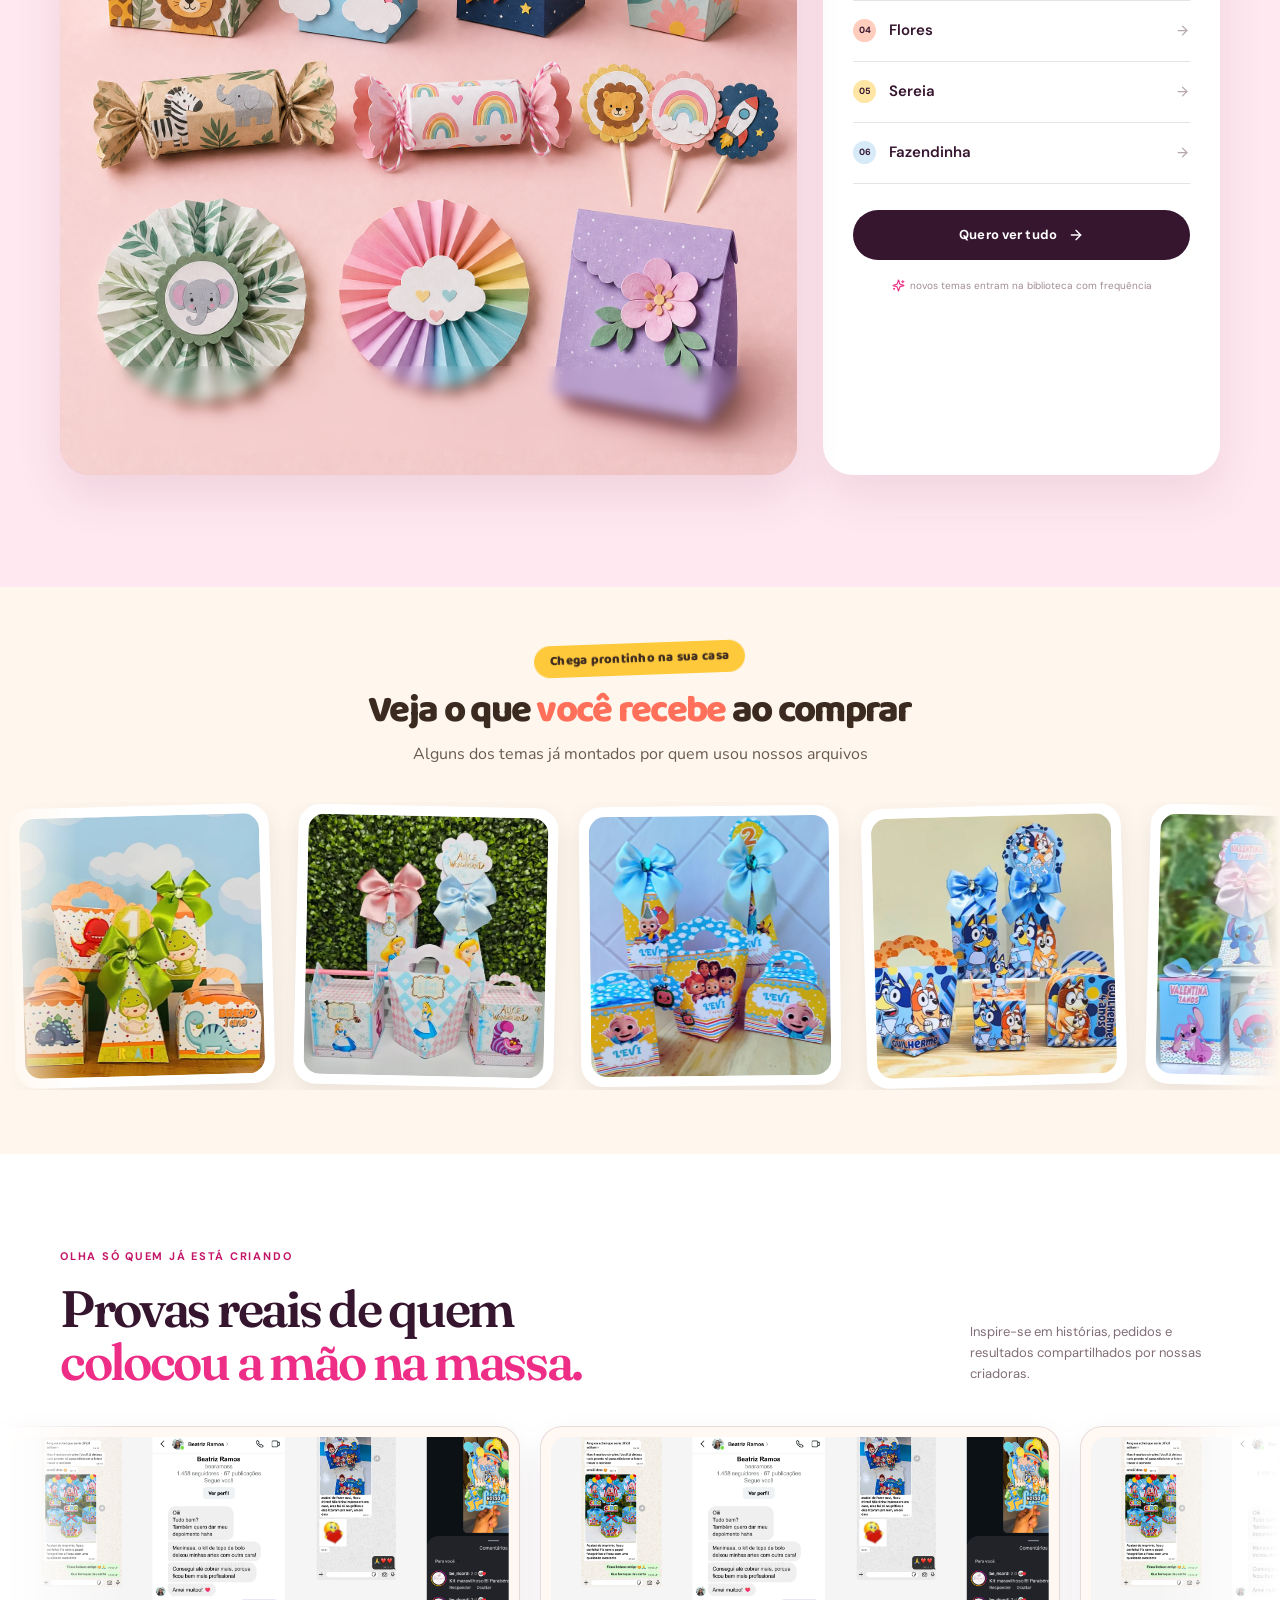
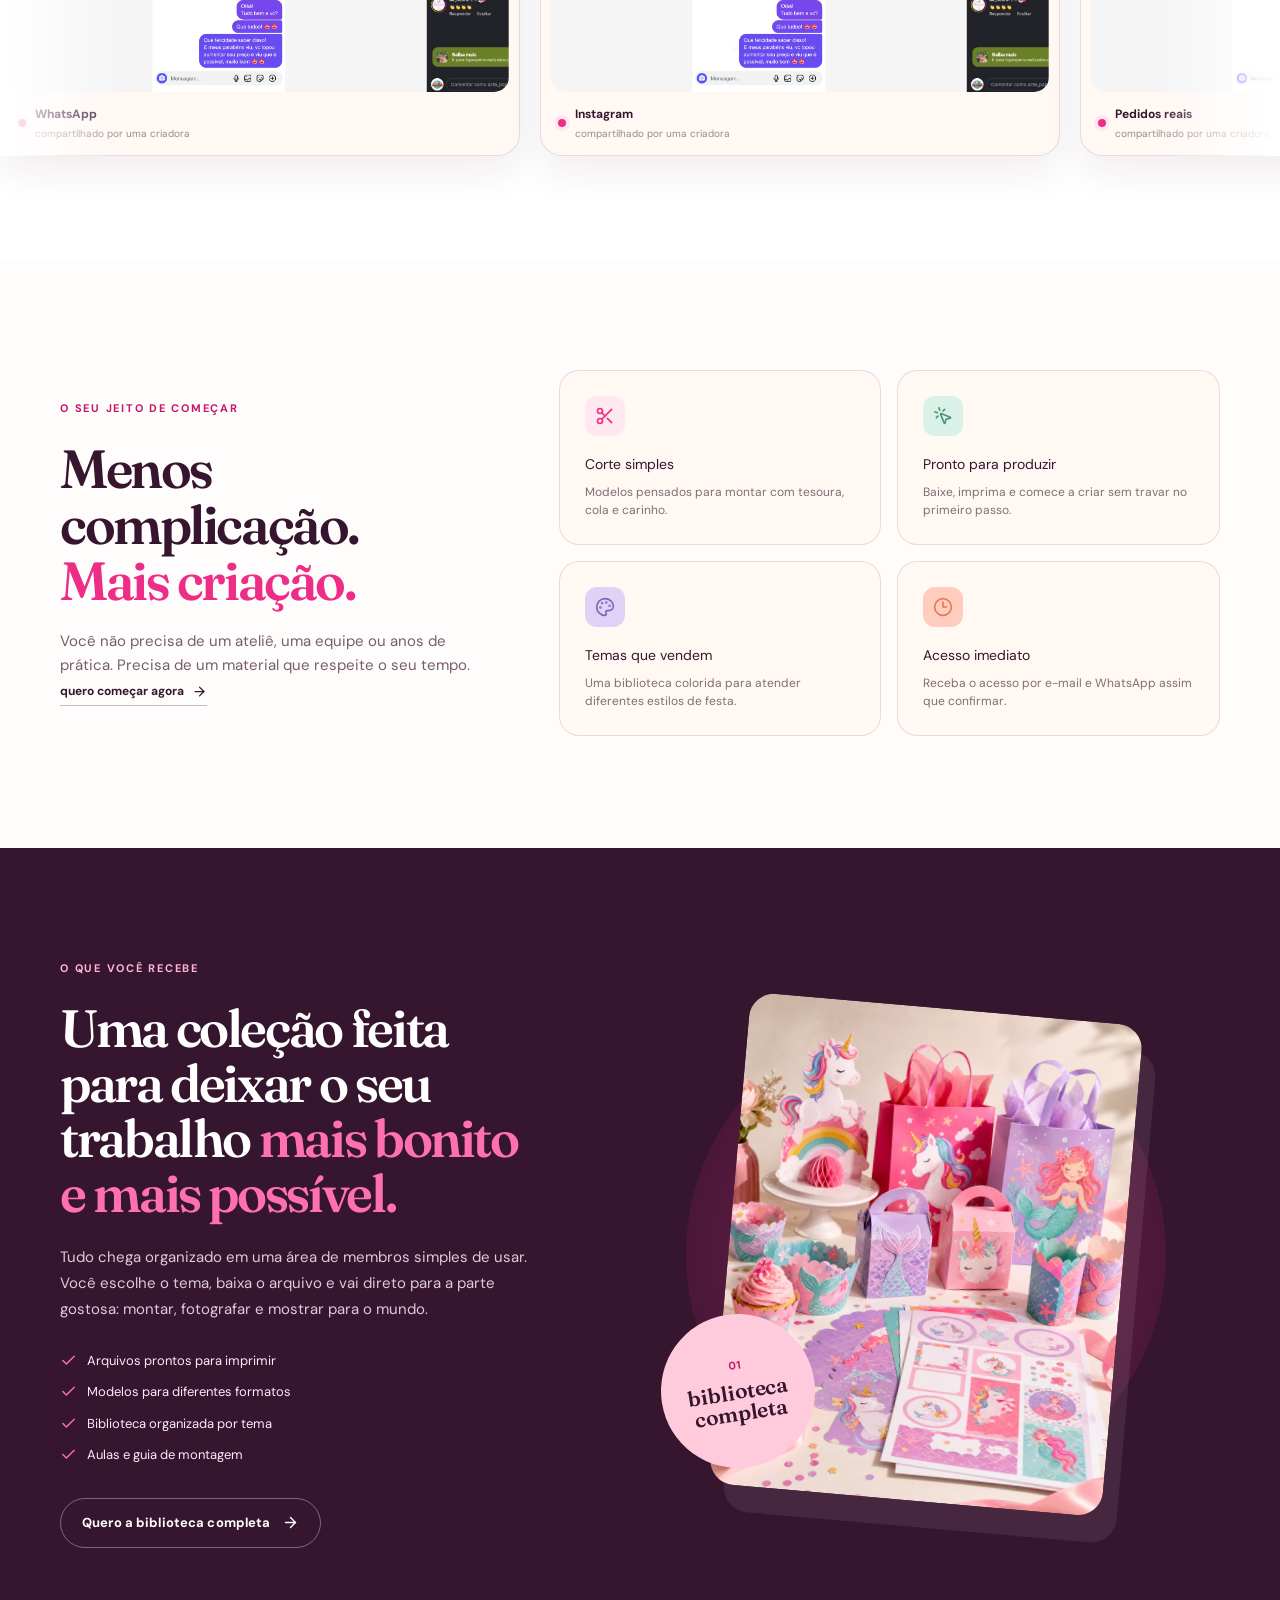
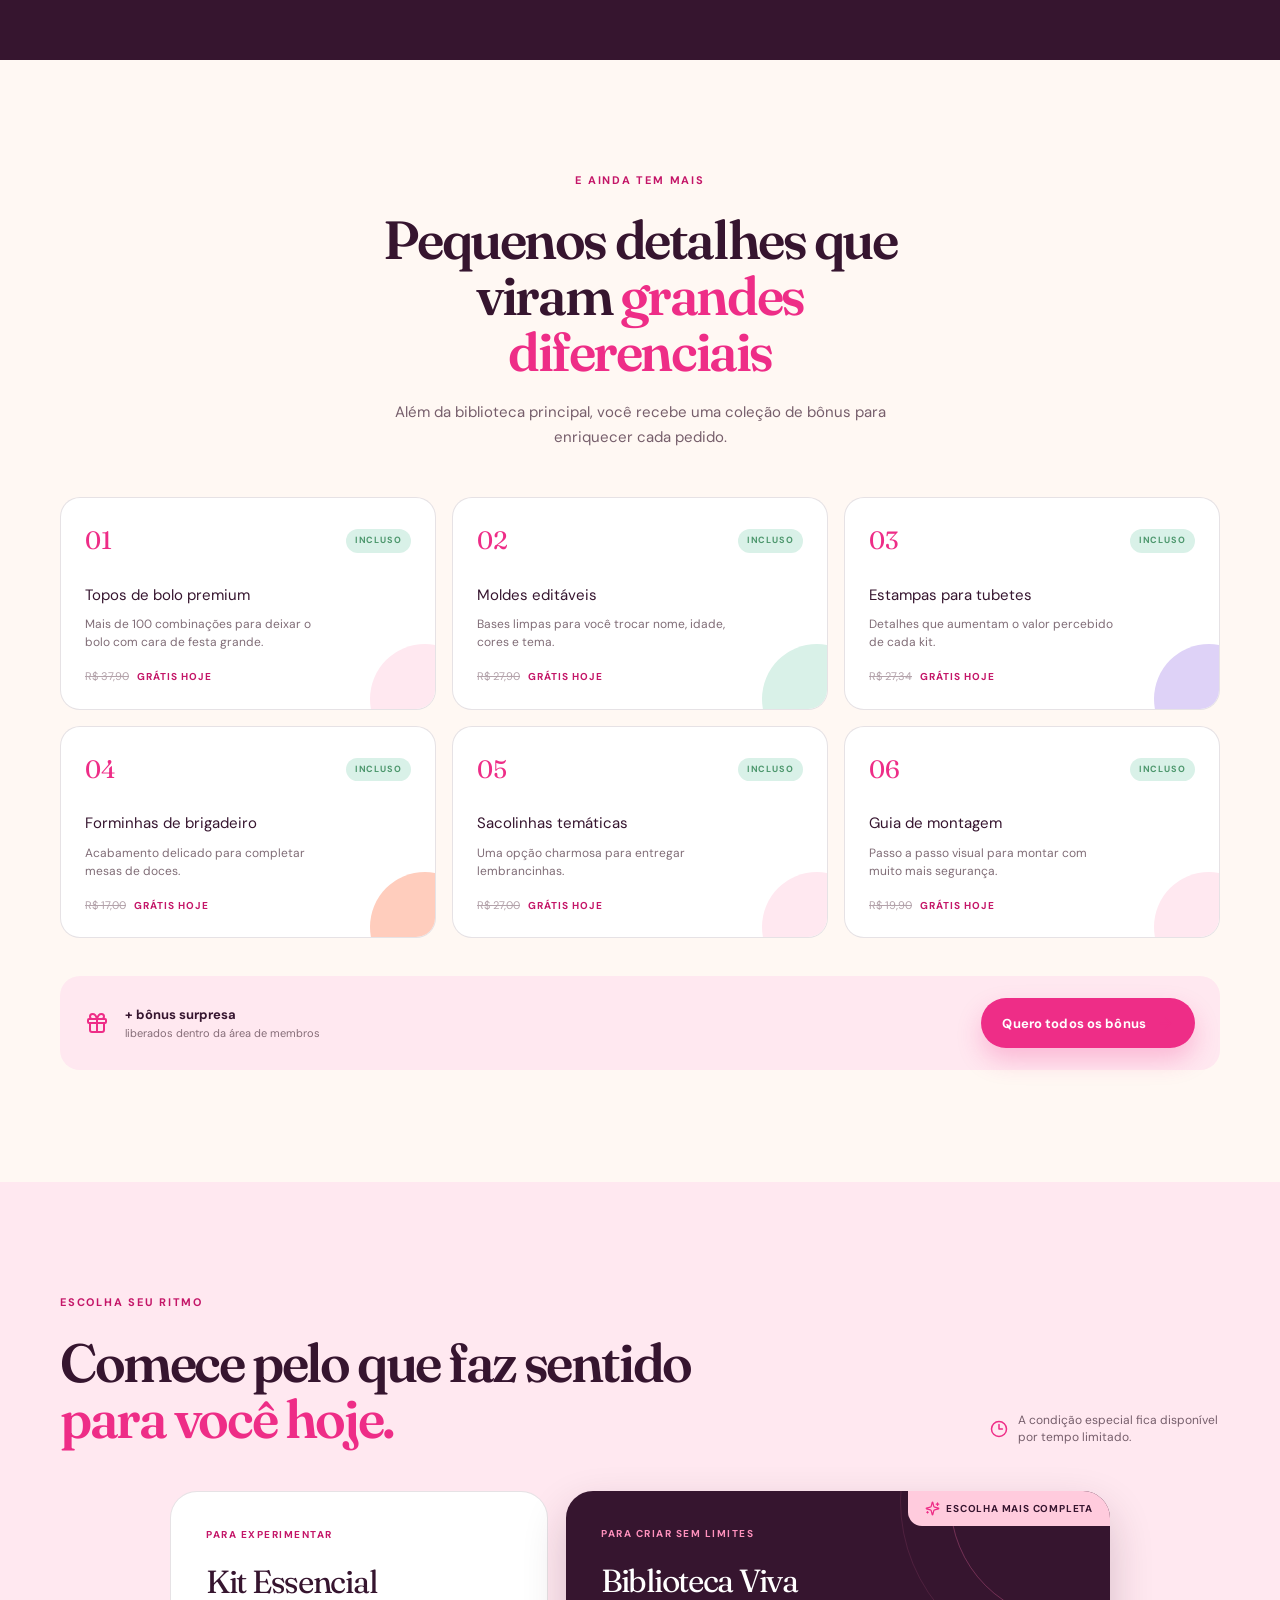
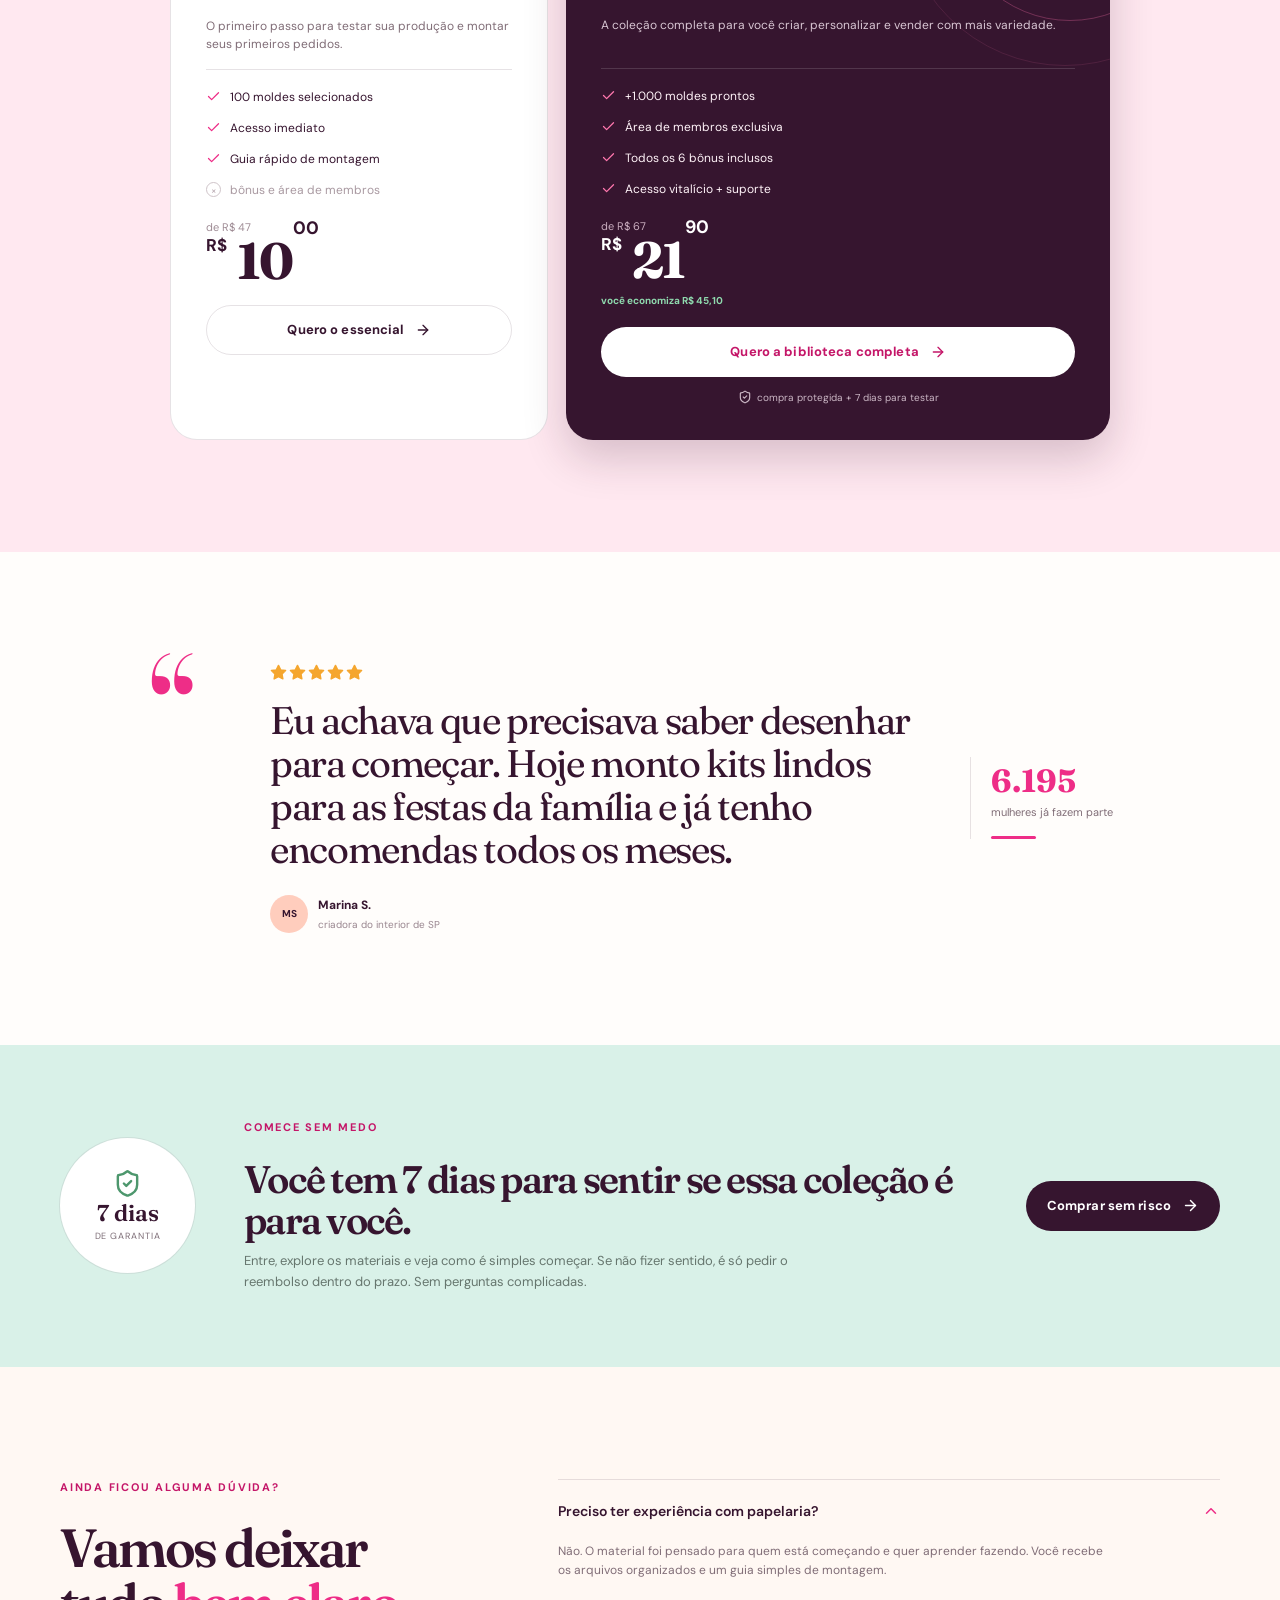
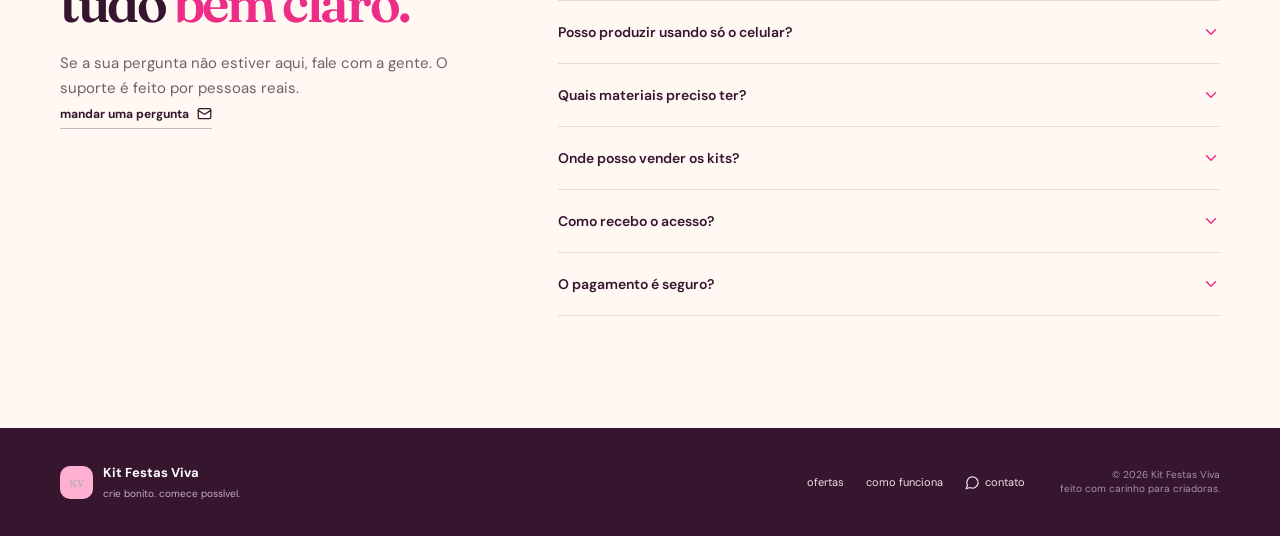
==== commit 1d355d33: "Refactor button click event handling for library link" ====
--- a/index.html
+++ b/index.html
@@ -245,29 +245,14 @@
 })();
   </script>
 <script>
-(function () {
-  function linkarBotaoBiblioteca() {
-    var botoes = document.querySelectorAll('button, a');
-    for (var i = 0; i < botoes.length; i++) {
-      if (botoes[i].textContent.trim().indexOf('Quero a biblioteca completa') !== -1) {
-        botoes[i].style.cursor = 'pointer';
-        botoes[i].addEventListener('click', function (e) {
-          e.preventDefault();
-          window.location.href = 'https://go.perfectpay.com.br/PPU38CQFDCD';
-        });
-        return true;
-      }
-    }
-    return false;
-  }
-
-  var tentativasBtn = 0;
-  var intervaloBtn = setInterval(function () {
-    tentativasBtn++;
-    if (linkarBotaoBiblioteca() || tentativasBtn > 40) {
-      clearInterval(intervaloBtn);
-    }
-  }, 250);
-})();
-</script></body>
+document.addEventListener('click', function (e) {
+  var el = e.target.closest('button, a');
+  if (el && el.textContent && el.textContent.trim().indexOf('Quero a biblioteca completa') !== -1) {
+    e.preventDefault();
+    e.stopPropagation();
+    window.location.href = 'https://go.perfectpay.com.br/PPU38CQFDCD';
+  }
+}, true);
+</script>
+</body>
 </html>
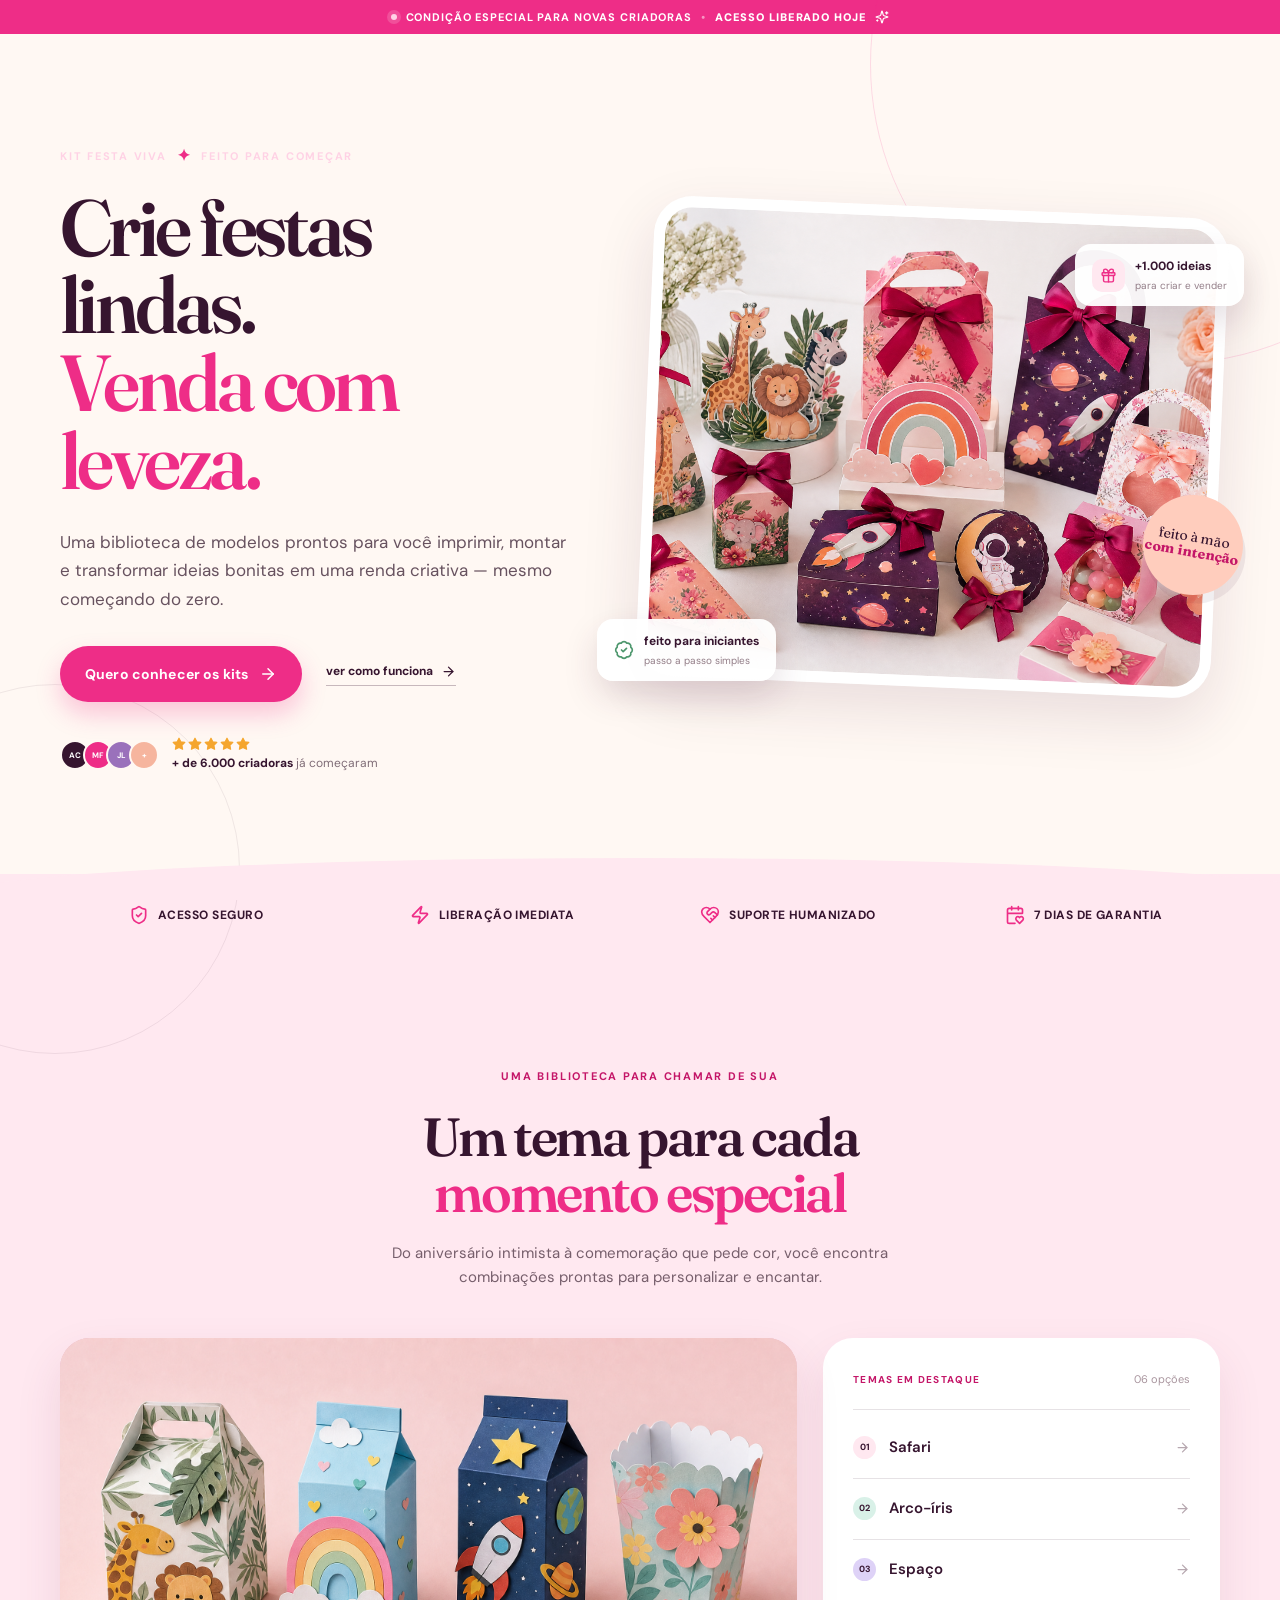
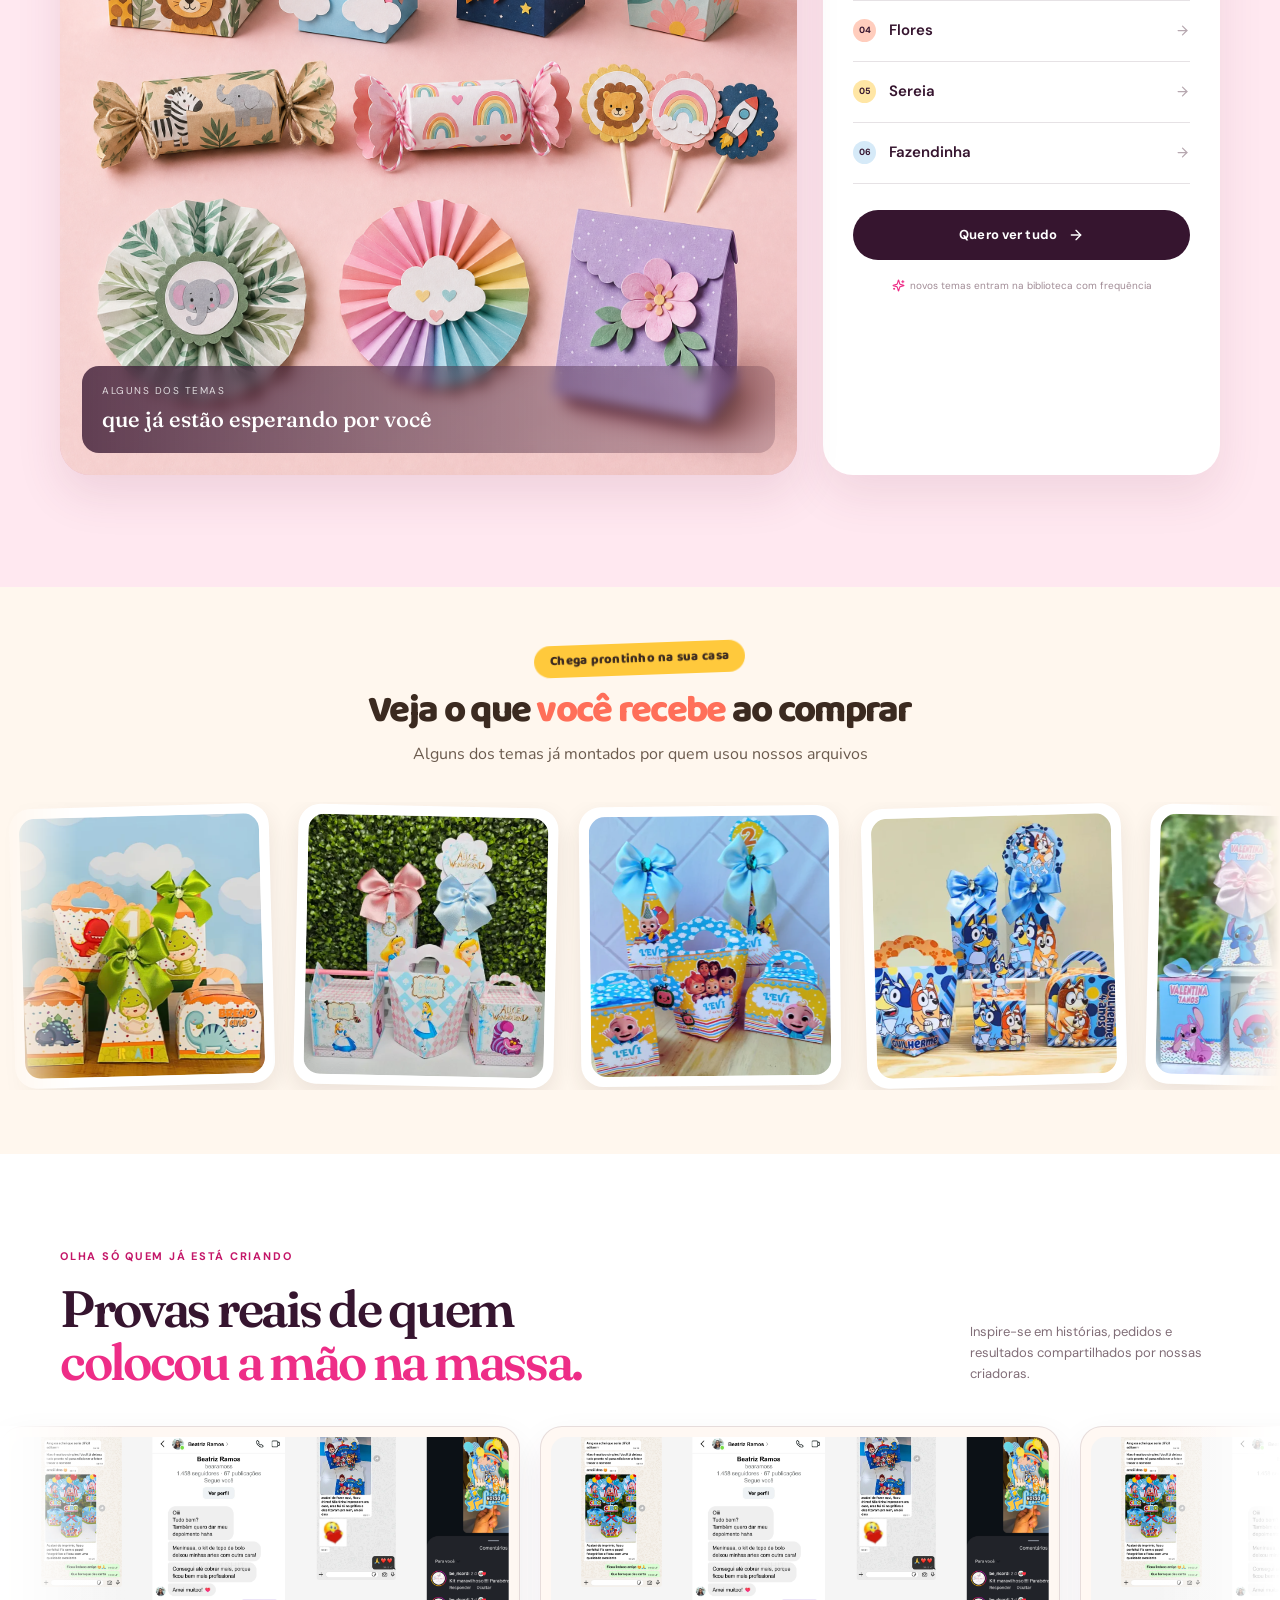
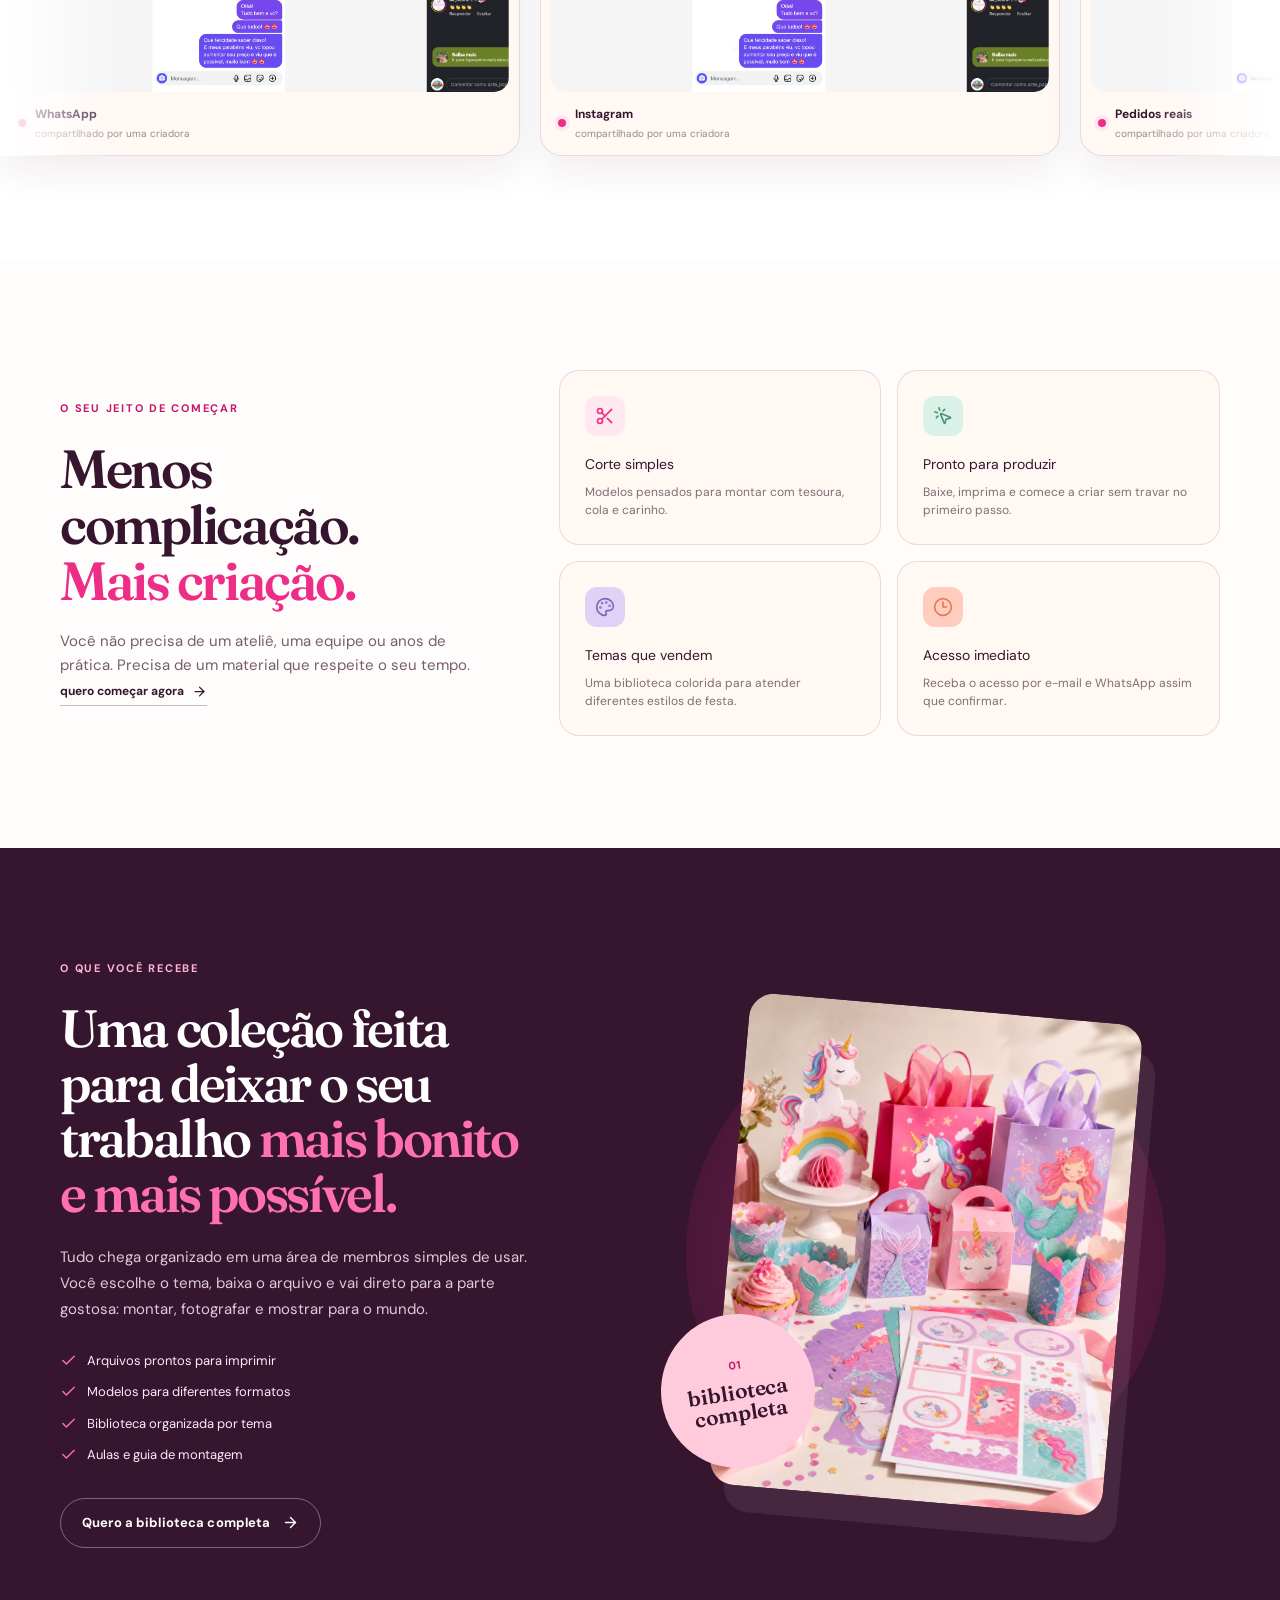
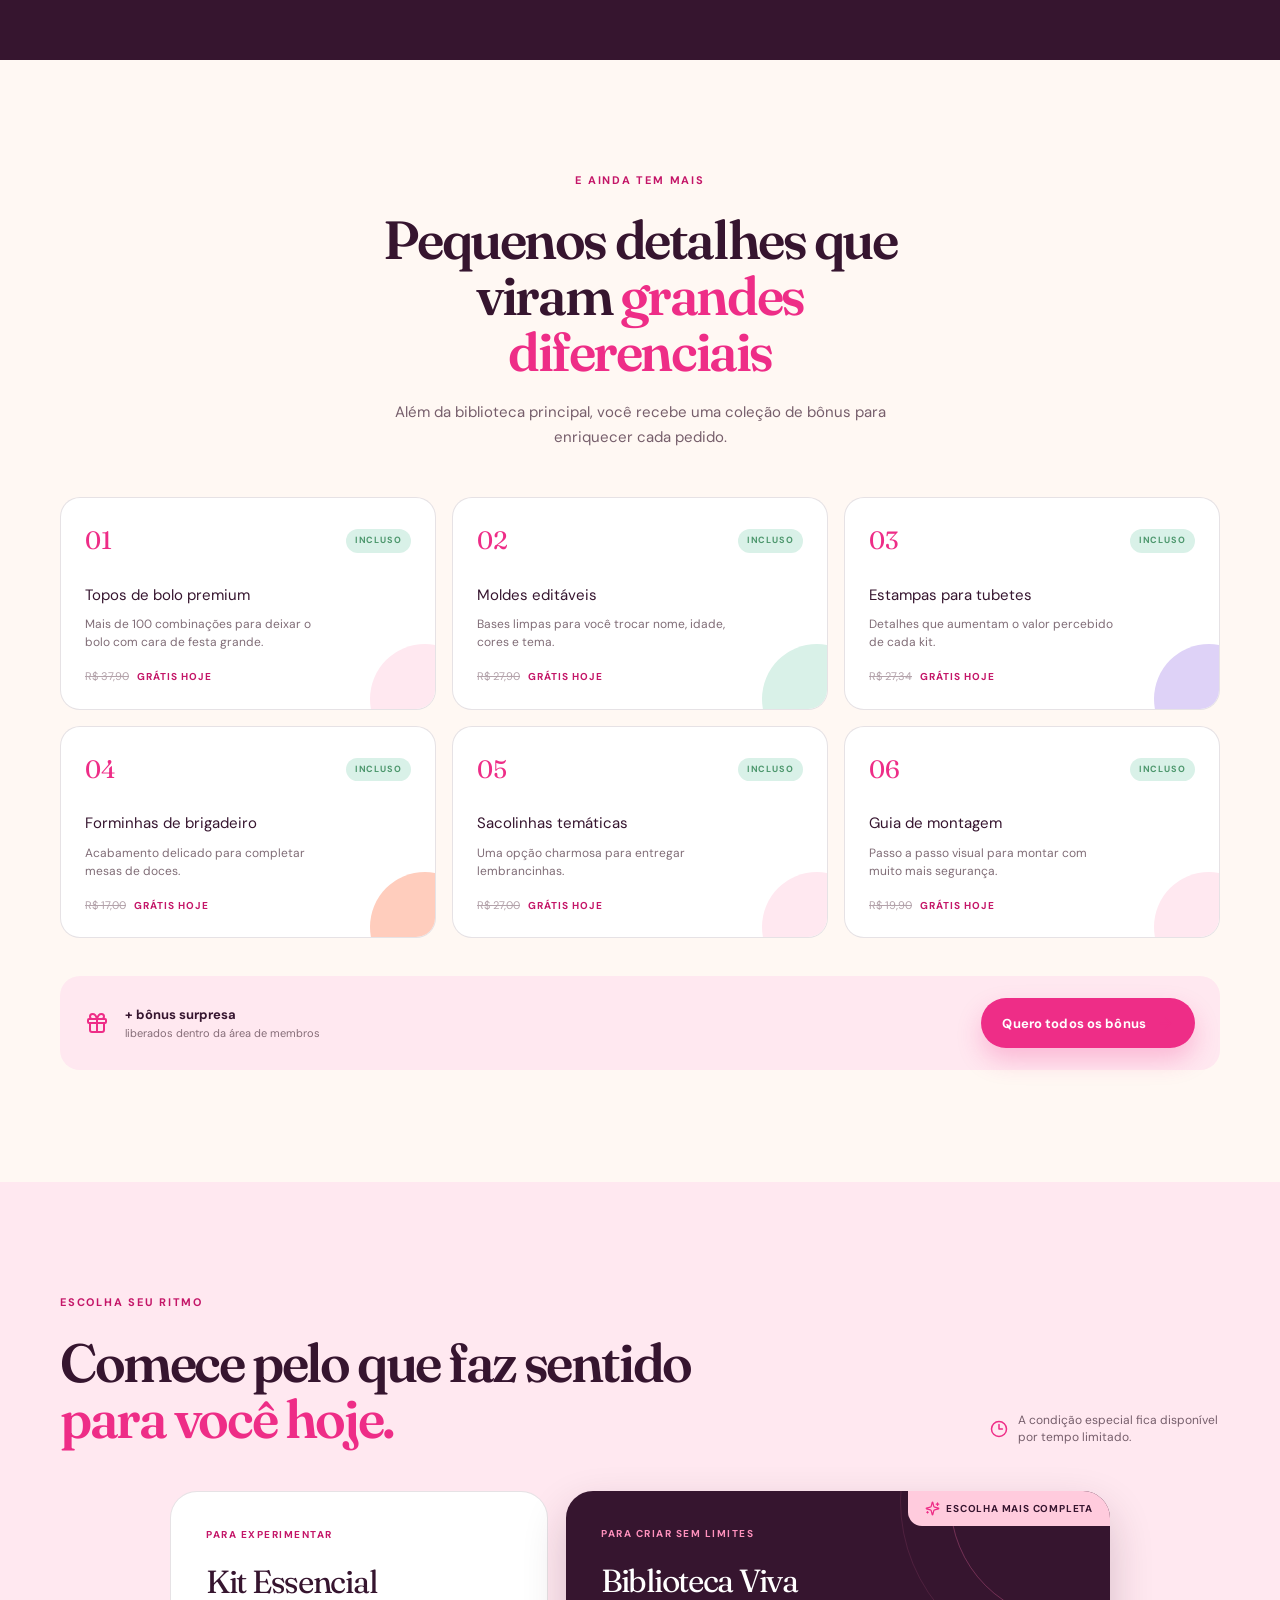
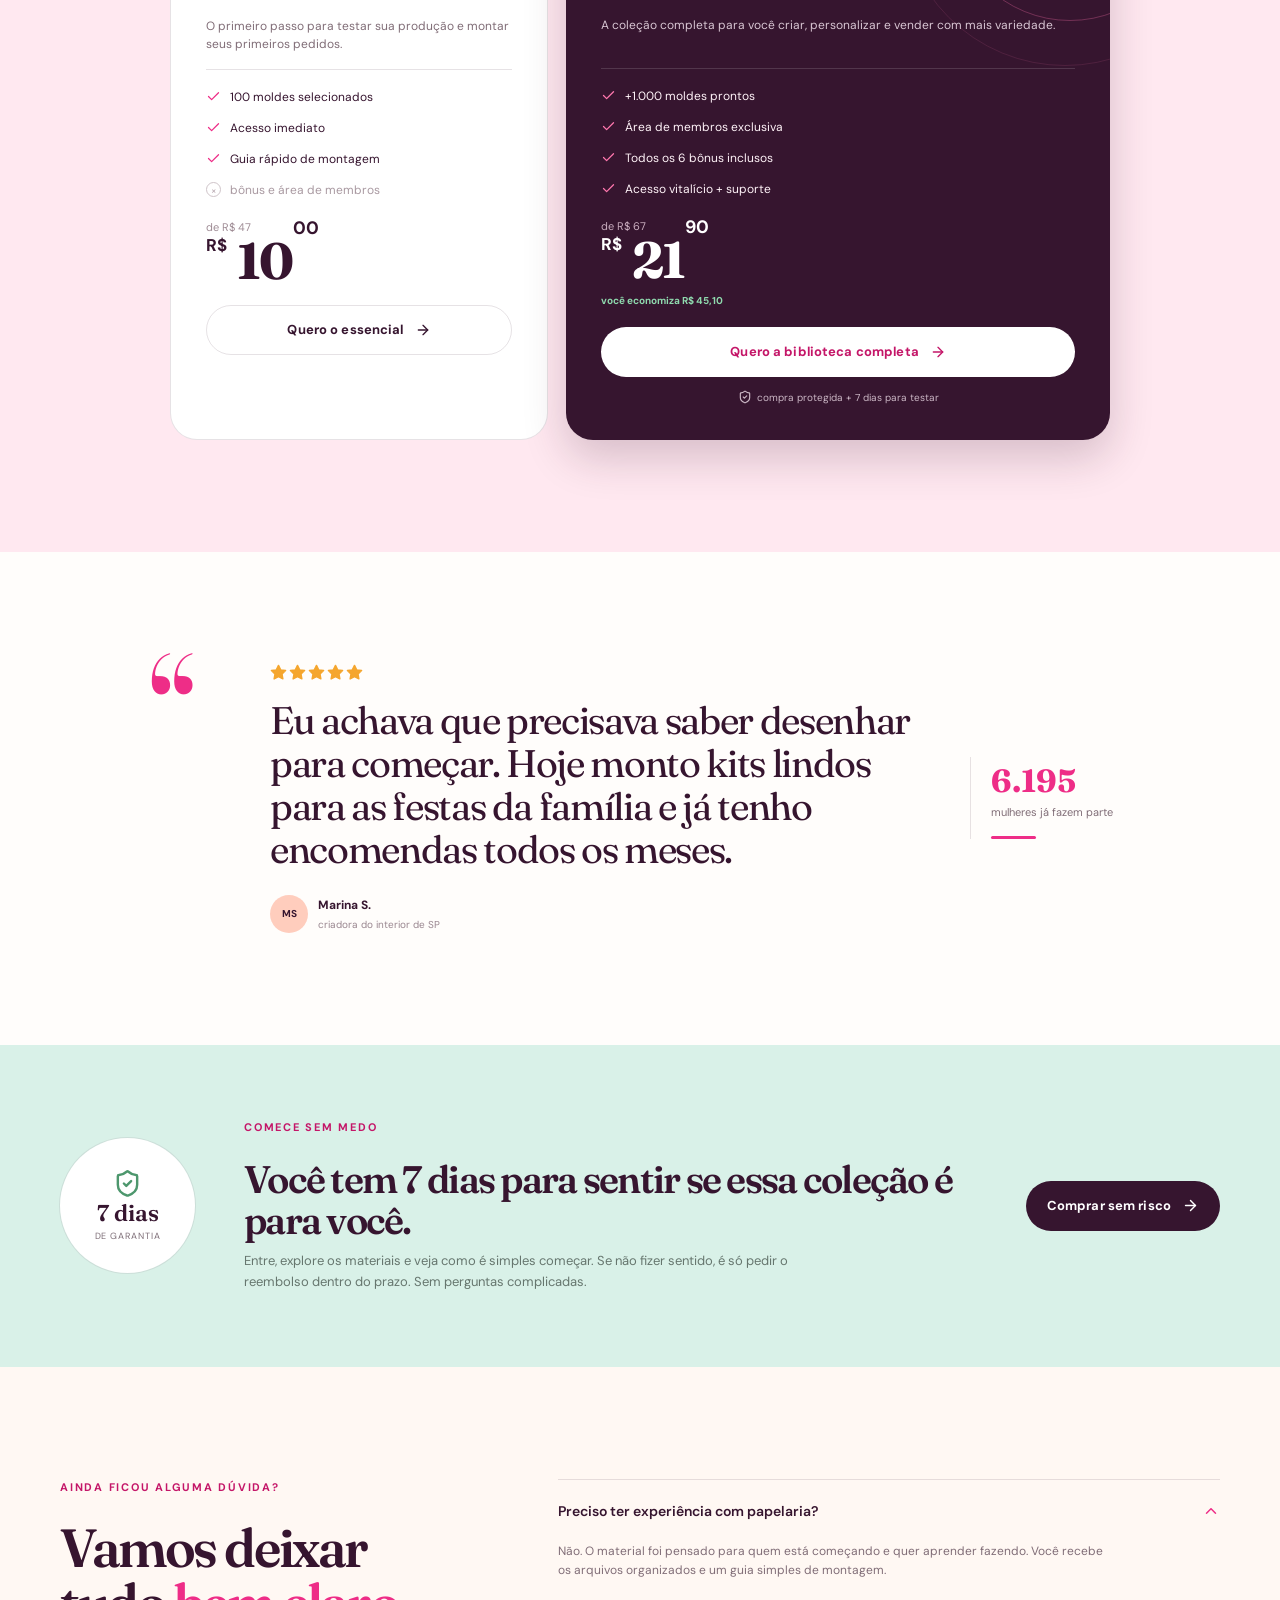
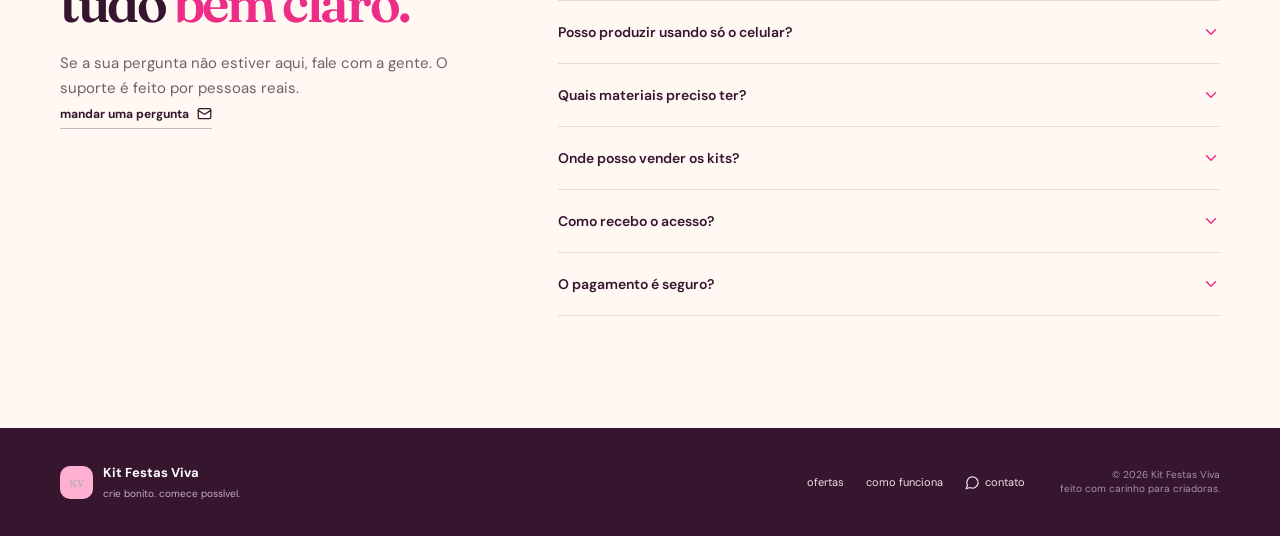
==== commit 009dccd7: "Update index.html" ====
--- a/index.html
+++ b/index.html
@@ -247,10 +247,26 @@
 <script>
 document.addEventListener('click', function (e) {
   var el = e.target.closest('button, a');
-  if (el && el.textContent && el.textContent.trim().indexOf('Quero a biblioteca completa') !== -1) {
+  if (!el || !el.textContent) return;
+  var texto = el.textContent.trim();
+
+  if (texto.indexOf('Quero a biblioteca completa') !== -1) {
     e.preventDefault();
     e.stopPropagation();
     window.location.href = 'https://go.perfectpay.com.br/PPU38CQFDCD';
+    return;
+  }
+
+  if (texto.indexOf('Quero o essencial') !== -1) {
+    e.preventDefault();
+    e.stopPropagation();
+    var quer = window.confirm('Espera! A Biblioteca Viva (R$ 21,90) tem muito mais vantagens que o Kit Essencial: mais moldes, area de membros e todos os bonus inclusos. Quer levar a Biblioteca Viva em vez do Kit Essencial?');
+    if (quer) {
+      window.location.href = 'https://go.perfectpay.com.br/PPU38CQFDCD';
+    } else {
+      window.location.href = 'https://go.perfectpay.com.br/PPU38CQFDCB';
+    }
+    return;
   }
 }, true);
 </script>
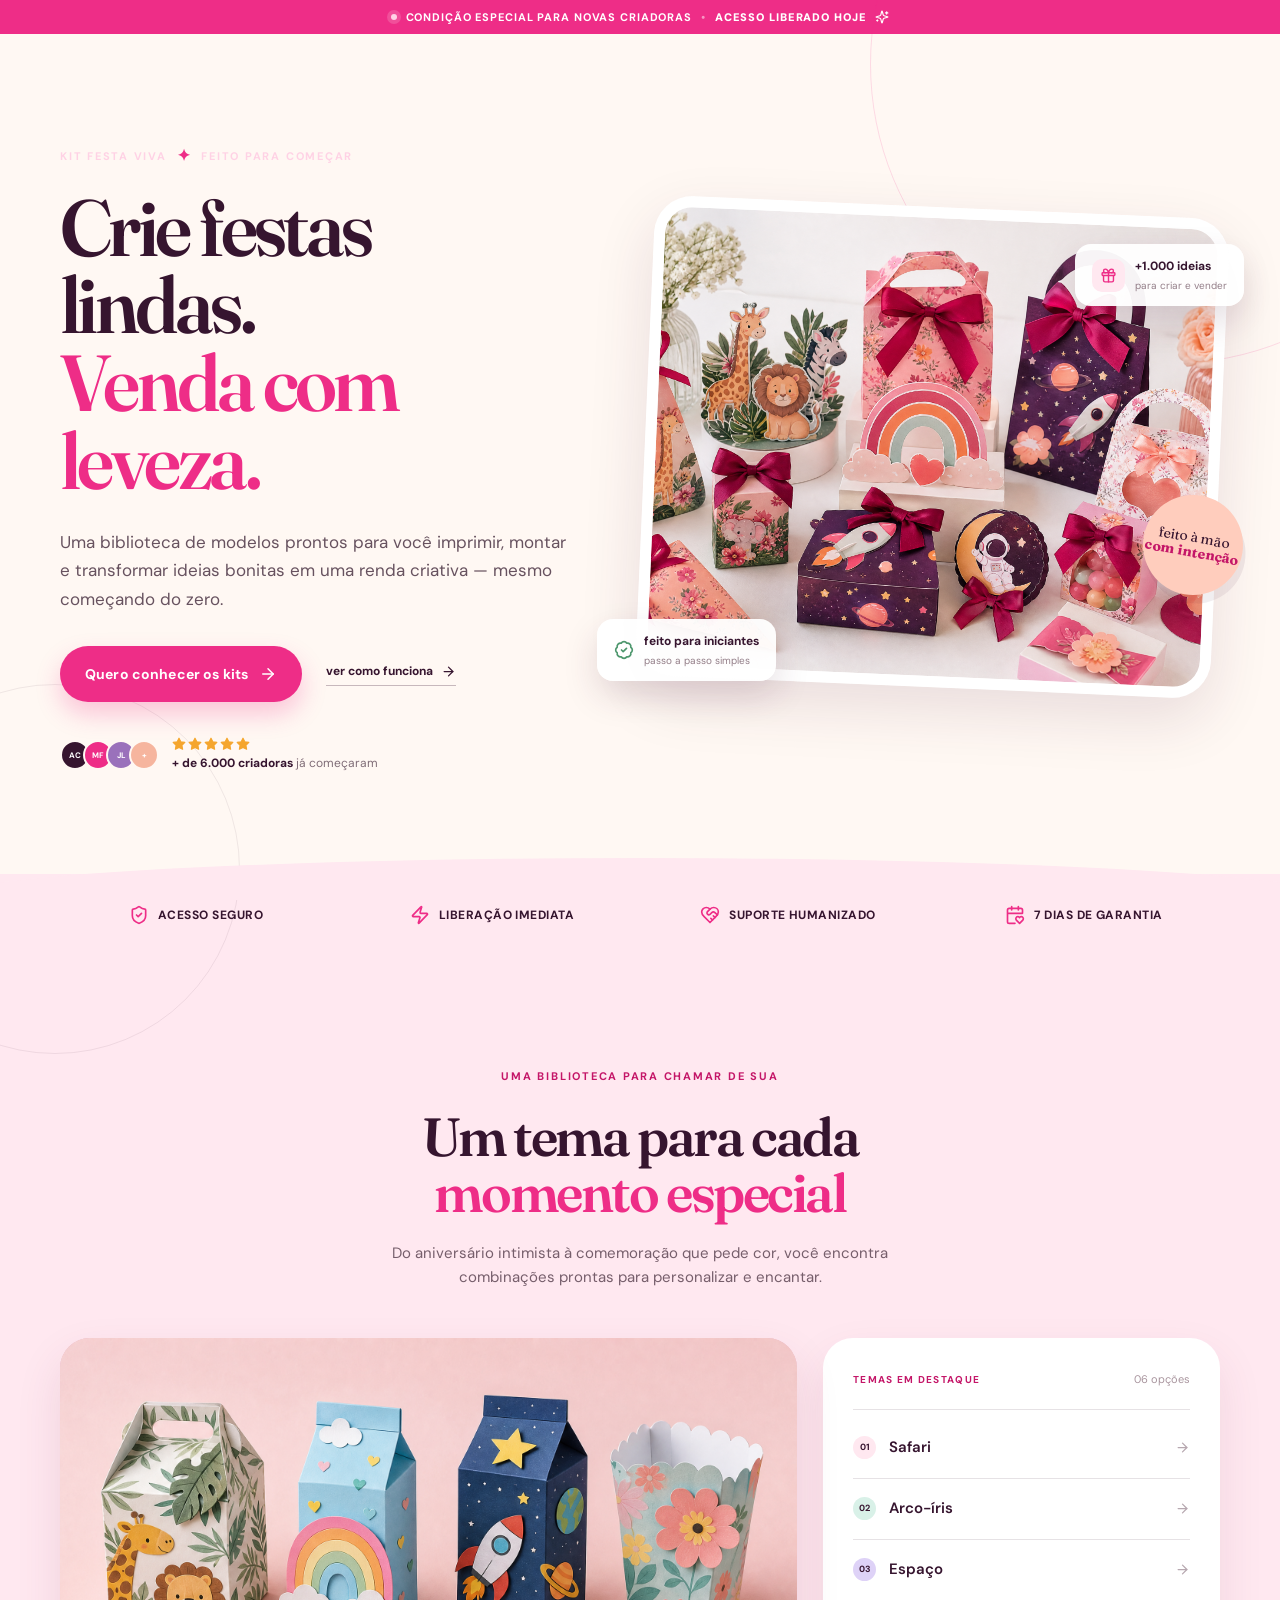
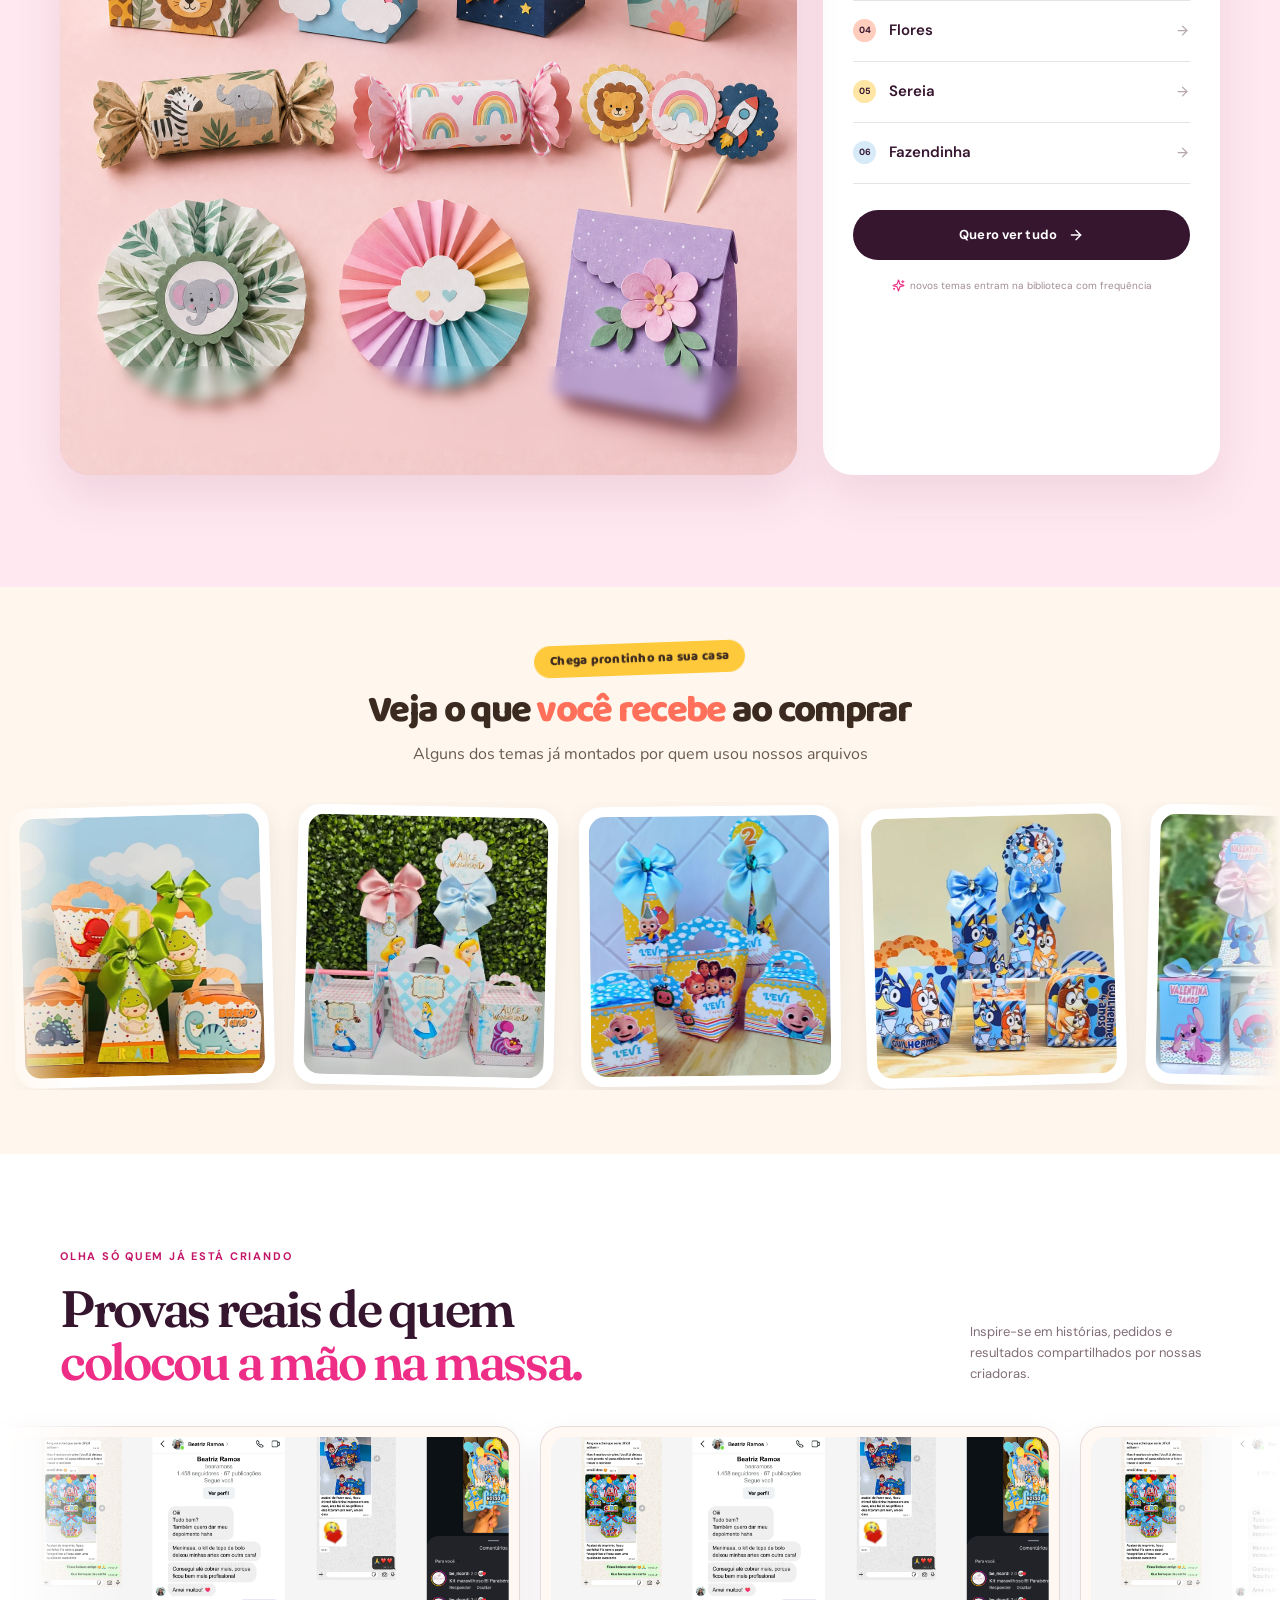
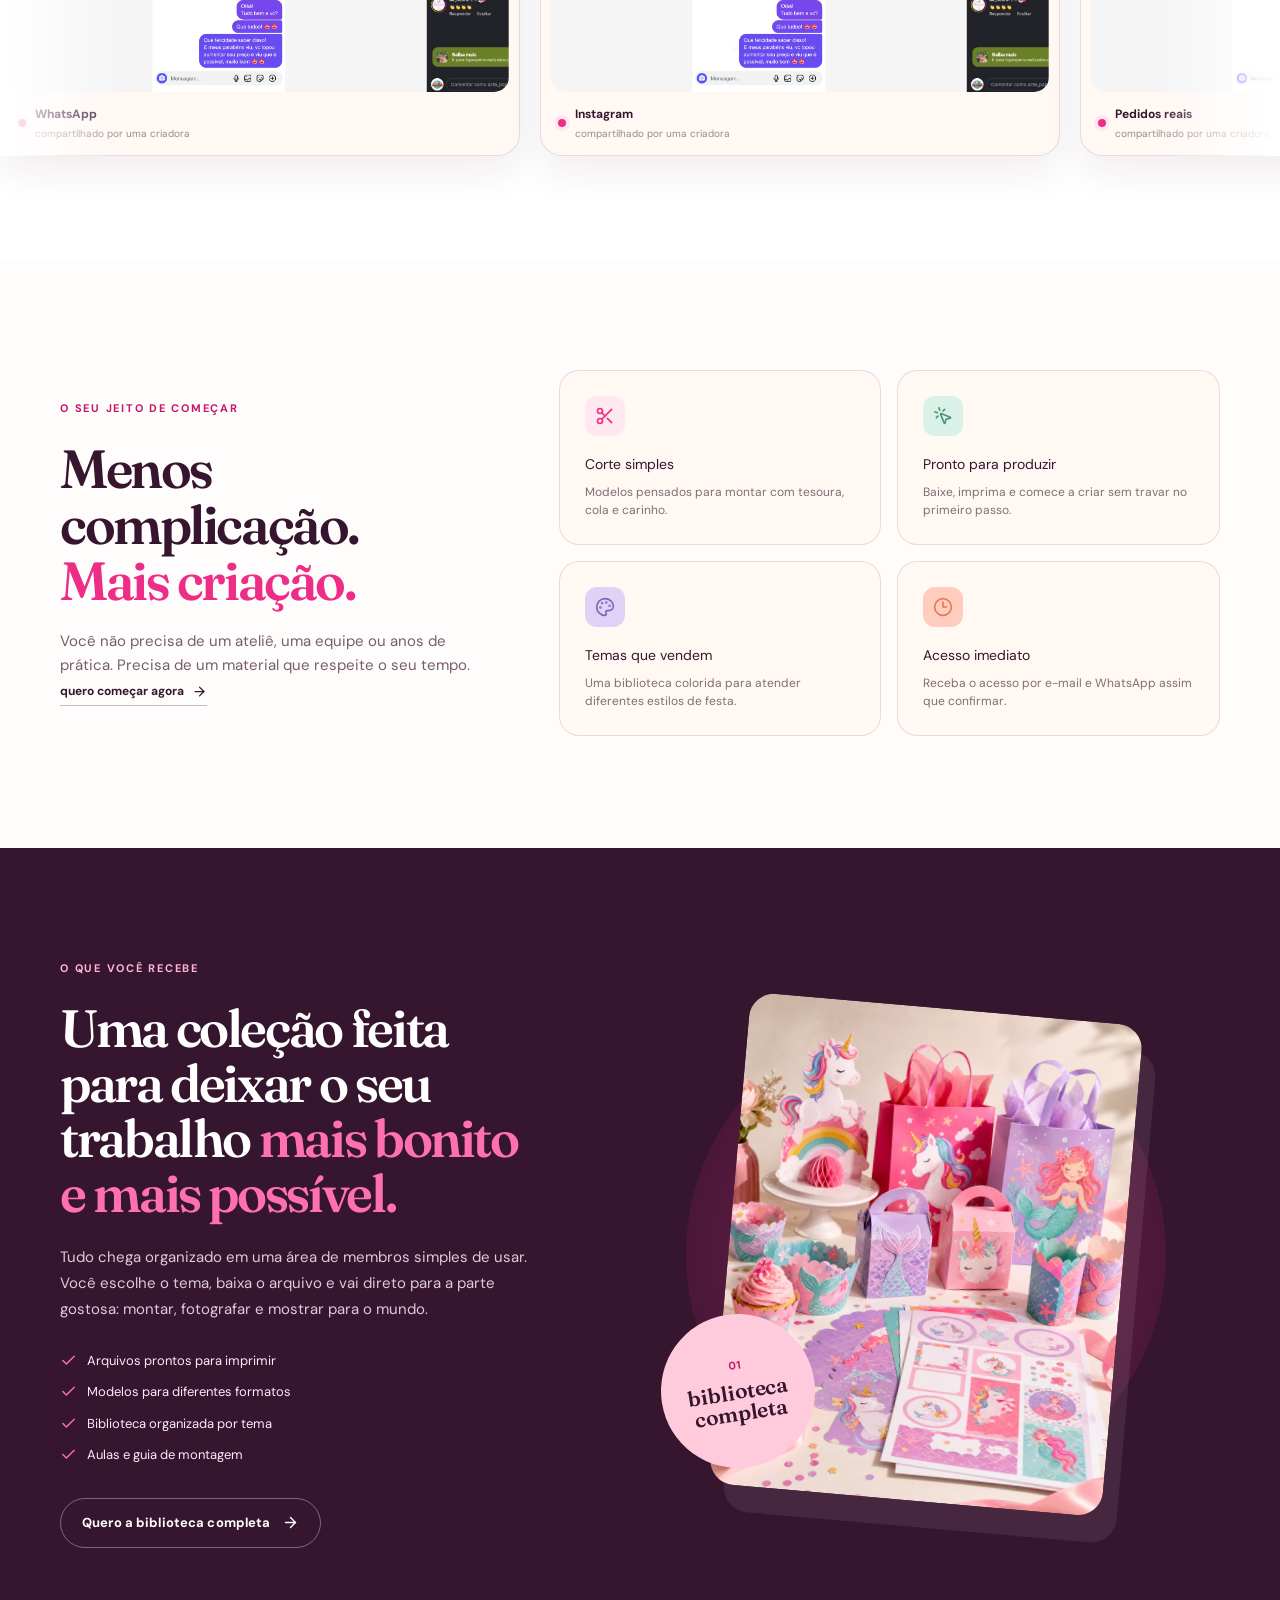
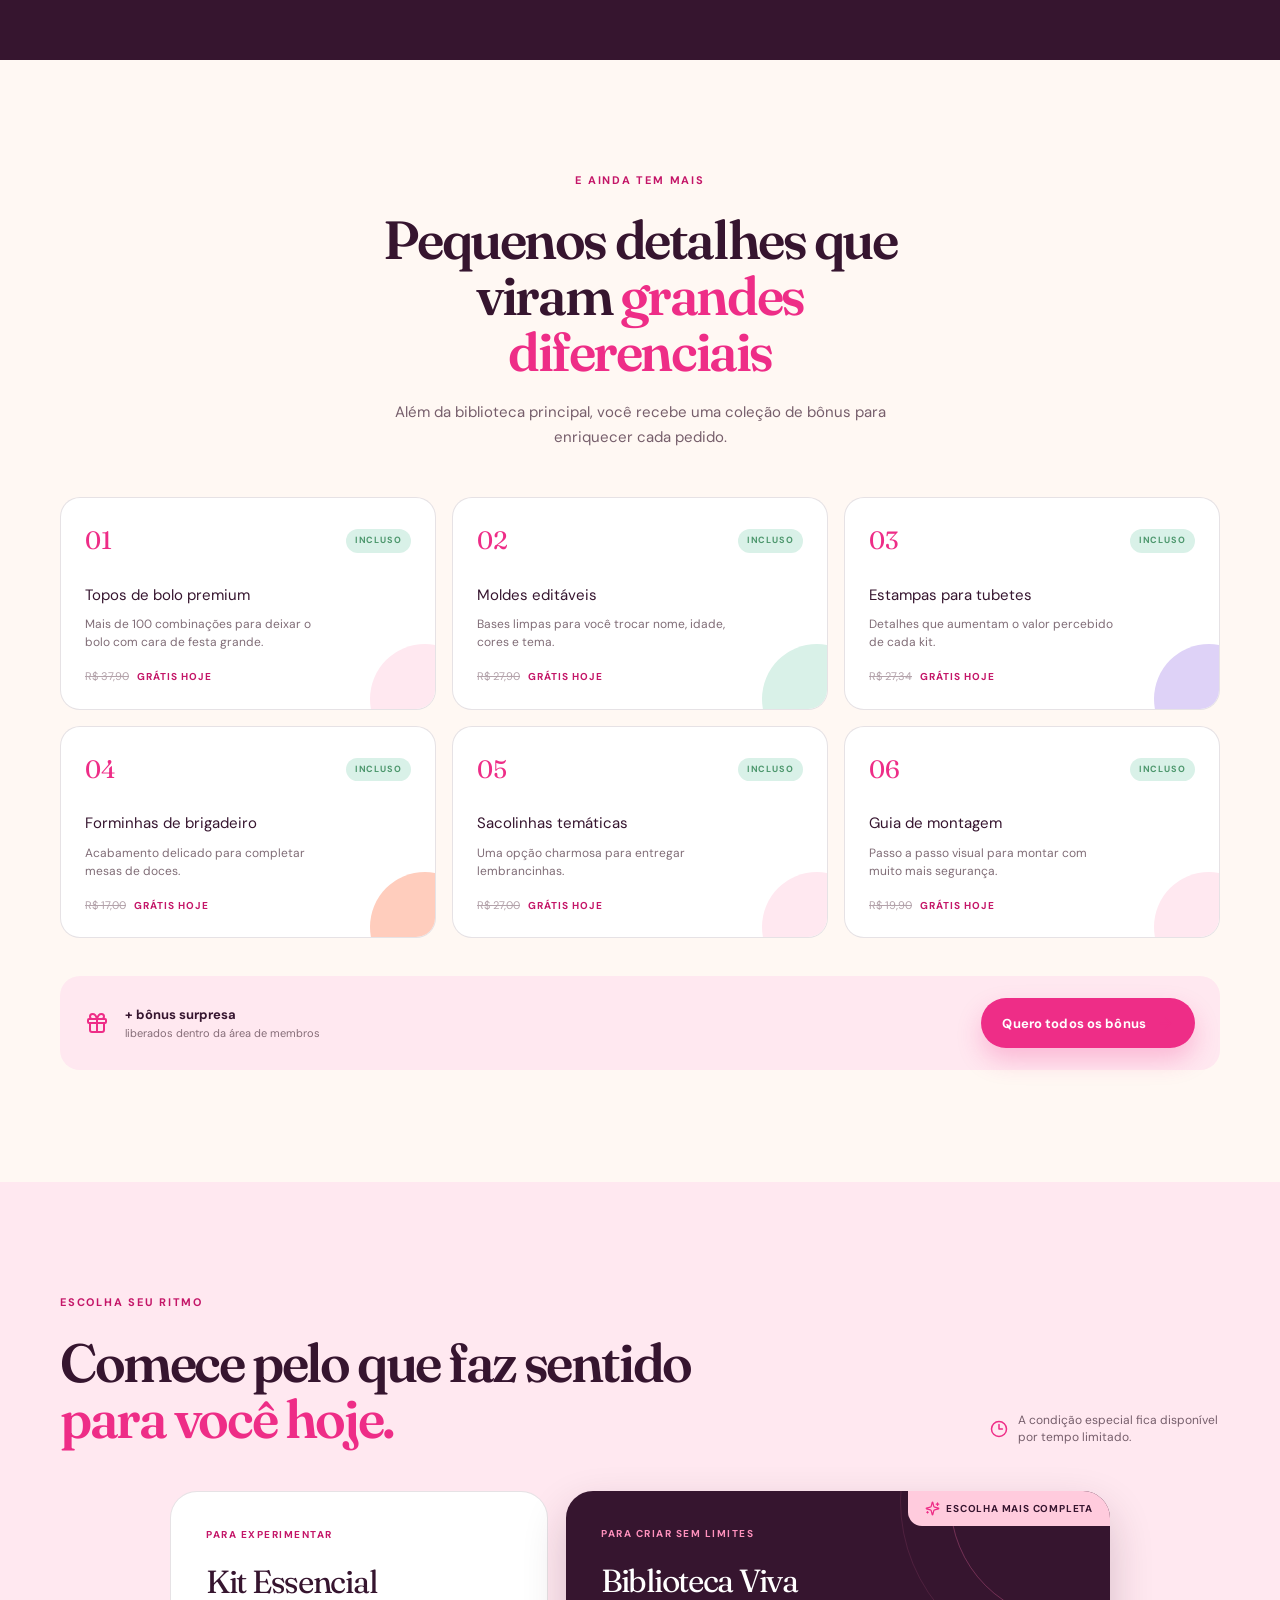
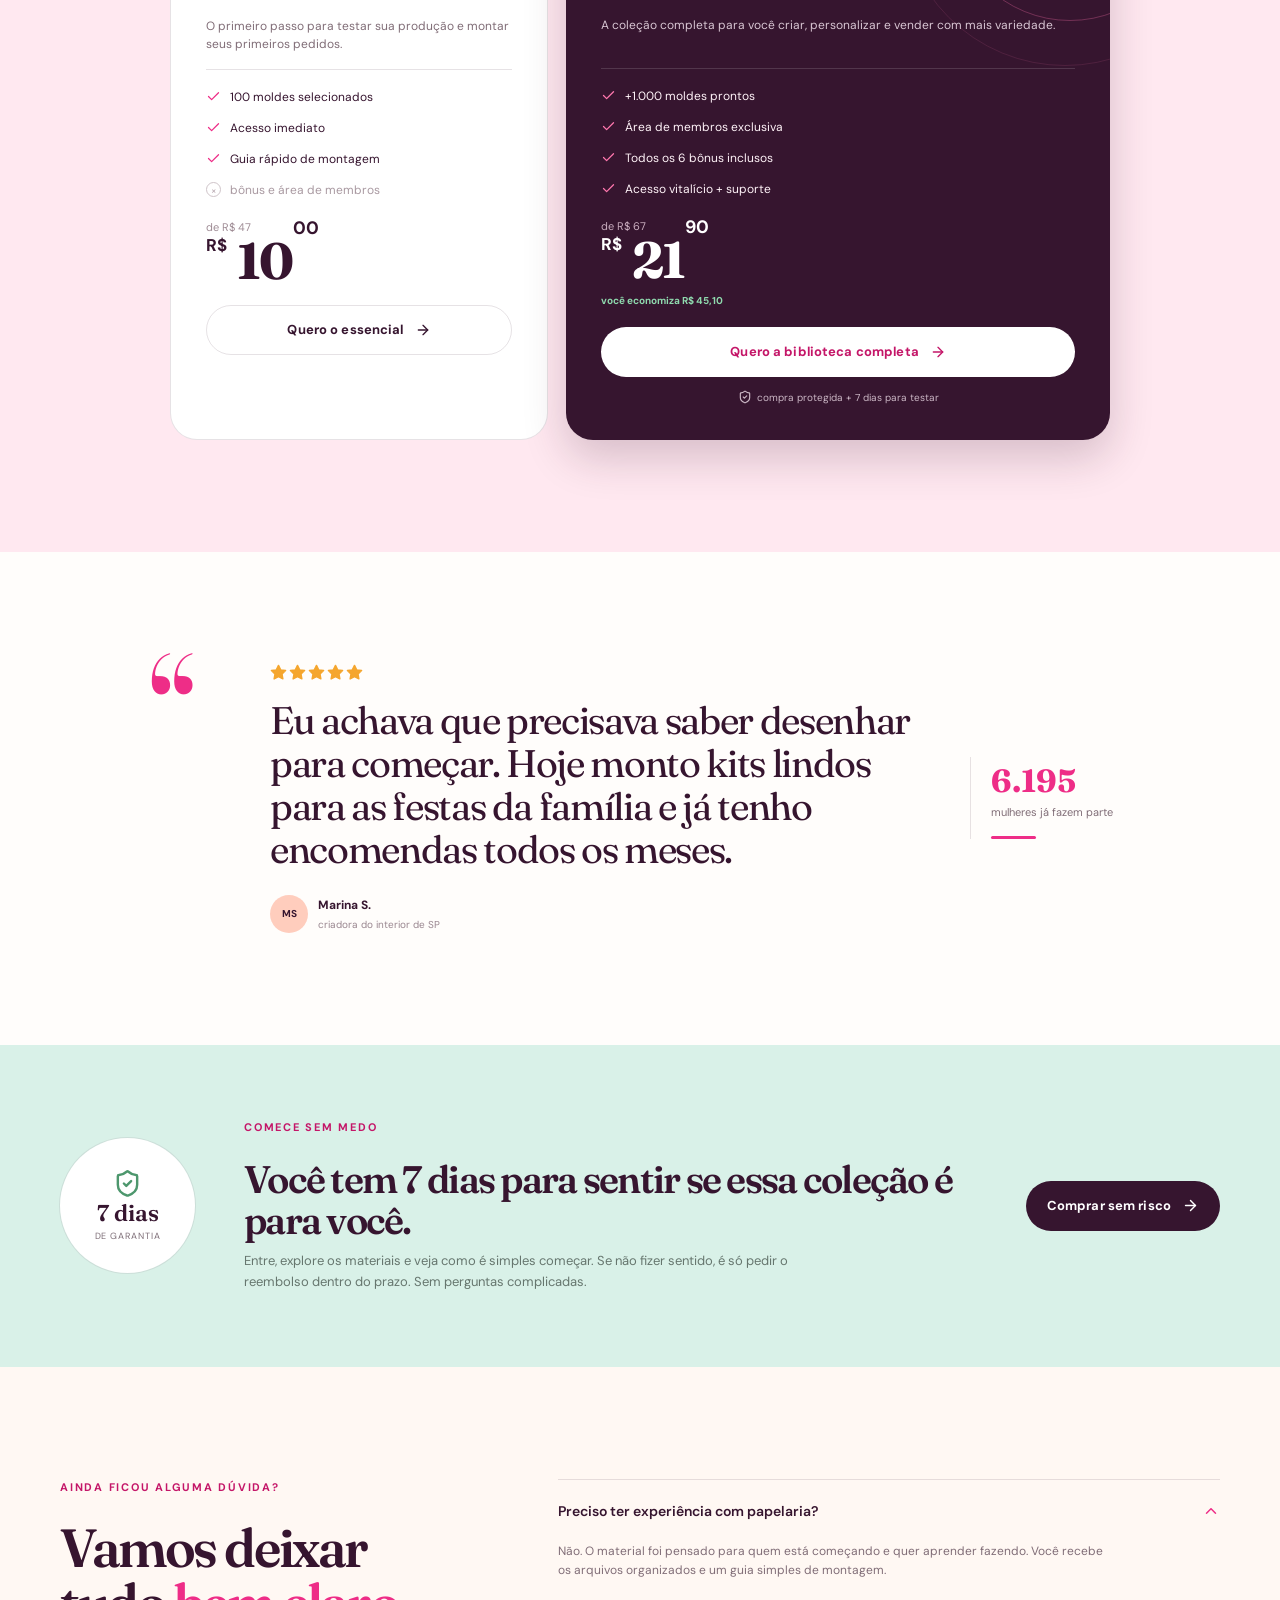
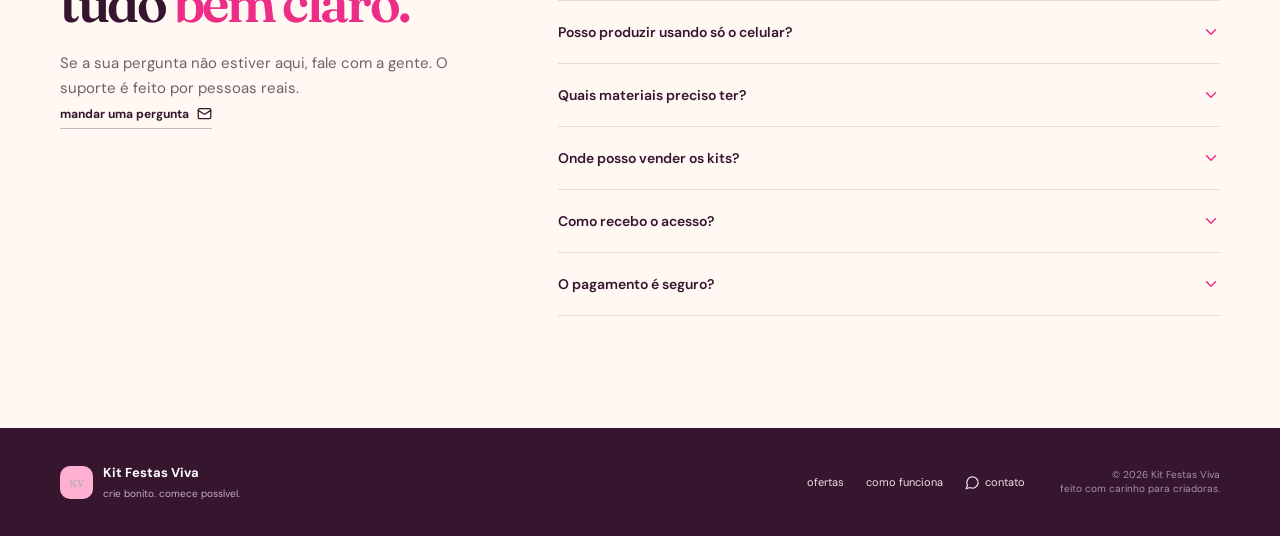
==== commit 958272e9: "Integrate Meta Pixel tracking code Added Meta Pixel tracking code to the index.html file." ====
--- a/index.html
+++ b/index.html
@@ -270,5 +270,20 @@
   }
 }, true);
 </script>
-</body>
+<!-- Meta Pixel Code -->
+<script>
+!function(f,b,e,v,n,t,s)
+{if(f.fbq)return;n=f.fbq=function(){n.callMethod?
+n.callMethod.apply(n,arguments):n.queue.push(arguments)};
+if(!f._fbq)f._fbq=n;n.push=n;n.loaded=!0;n.version='2.0';
+n.queue=[];t=b.createElement(e);t.async=!0;
+t.src=v;s=b.getElementsByTagName(e)[0];
+s.parentNode.insertBefore(t,s)}(window, document,'script',
+'https://connect.facebook.net/en_US/fbevents.js');
+fbq('init', '1366658905577832');
+fbq('track', 'PageView');
+</script>
+<noscript><img height="1" width="1" style="display:none"
+src="https://www.facebook.com/tr?id=1366658905577832&ev=PageView&noscript=1"
+/></noscript></body>
 </html>
